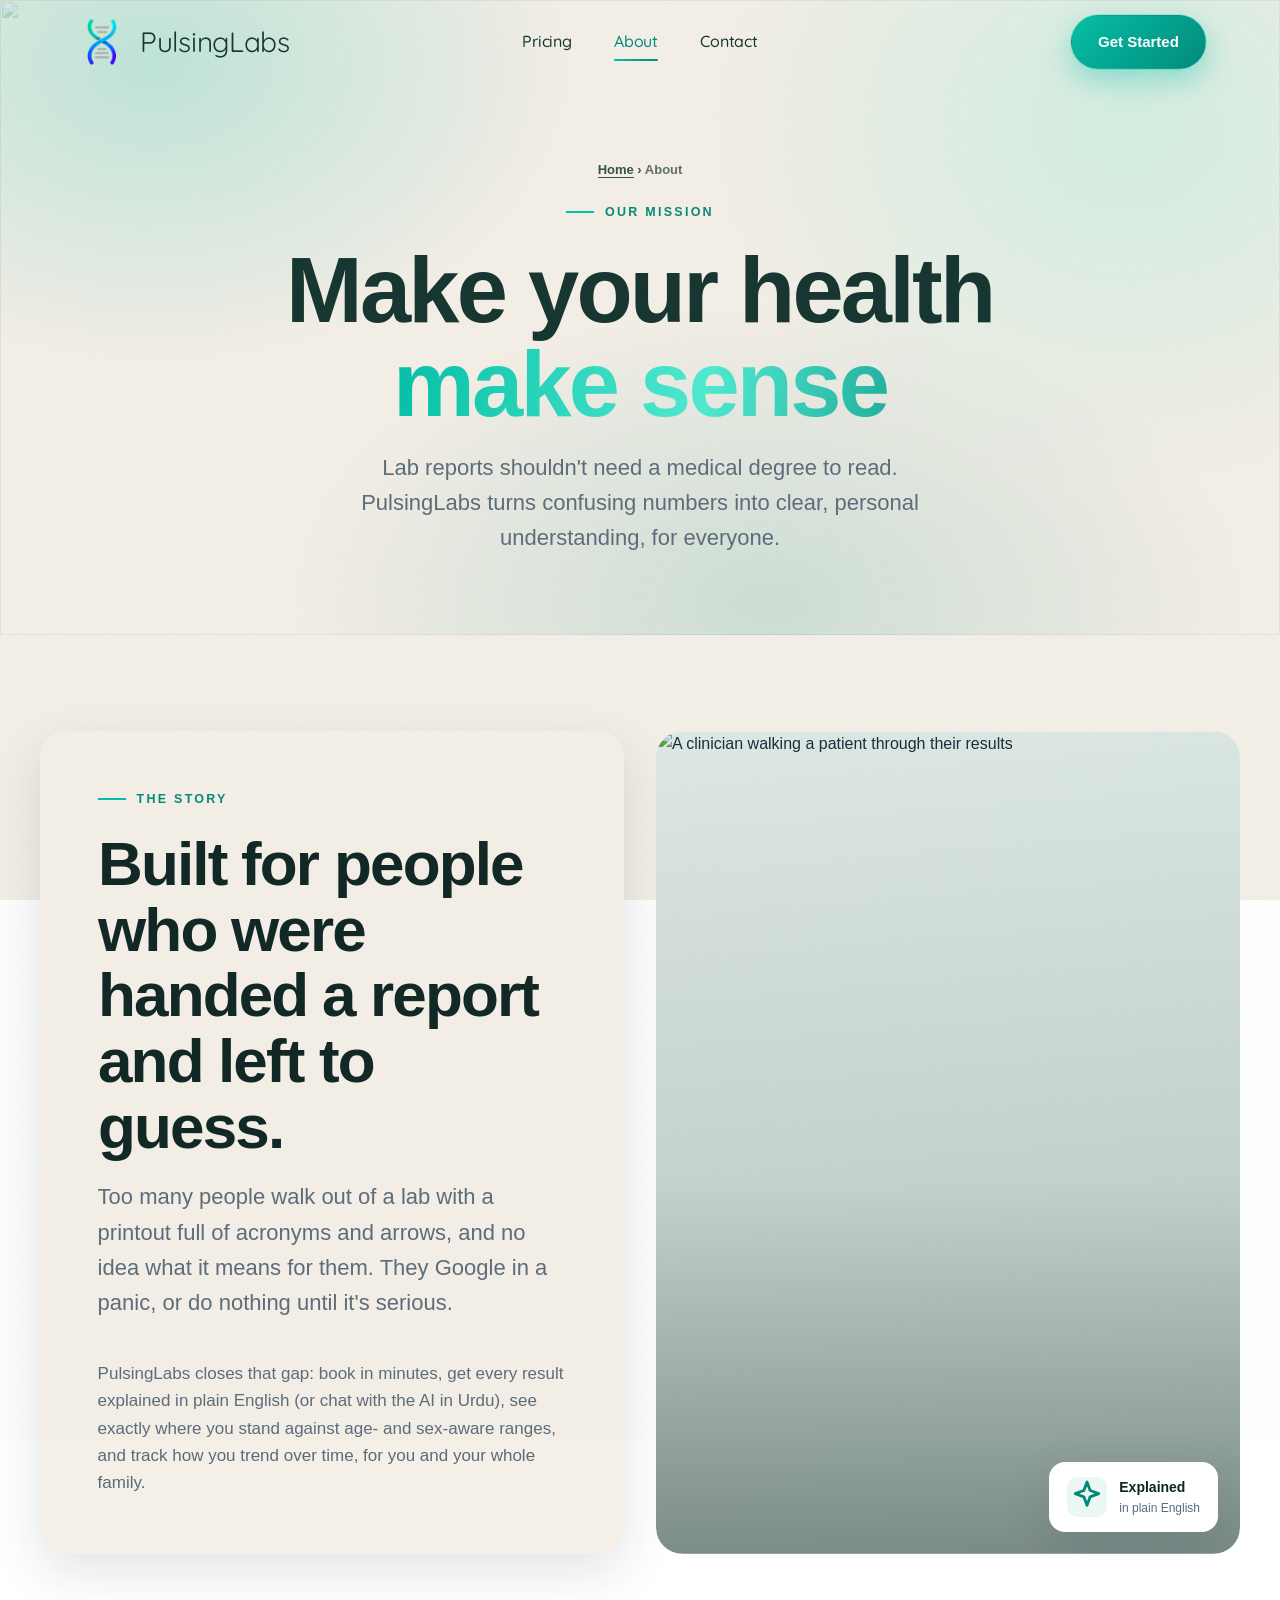
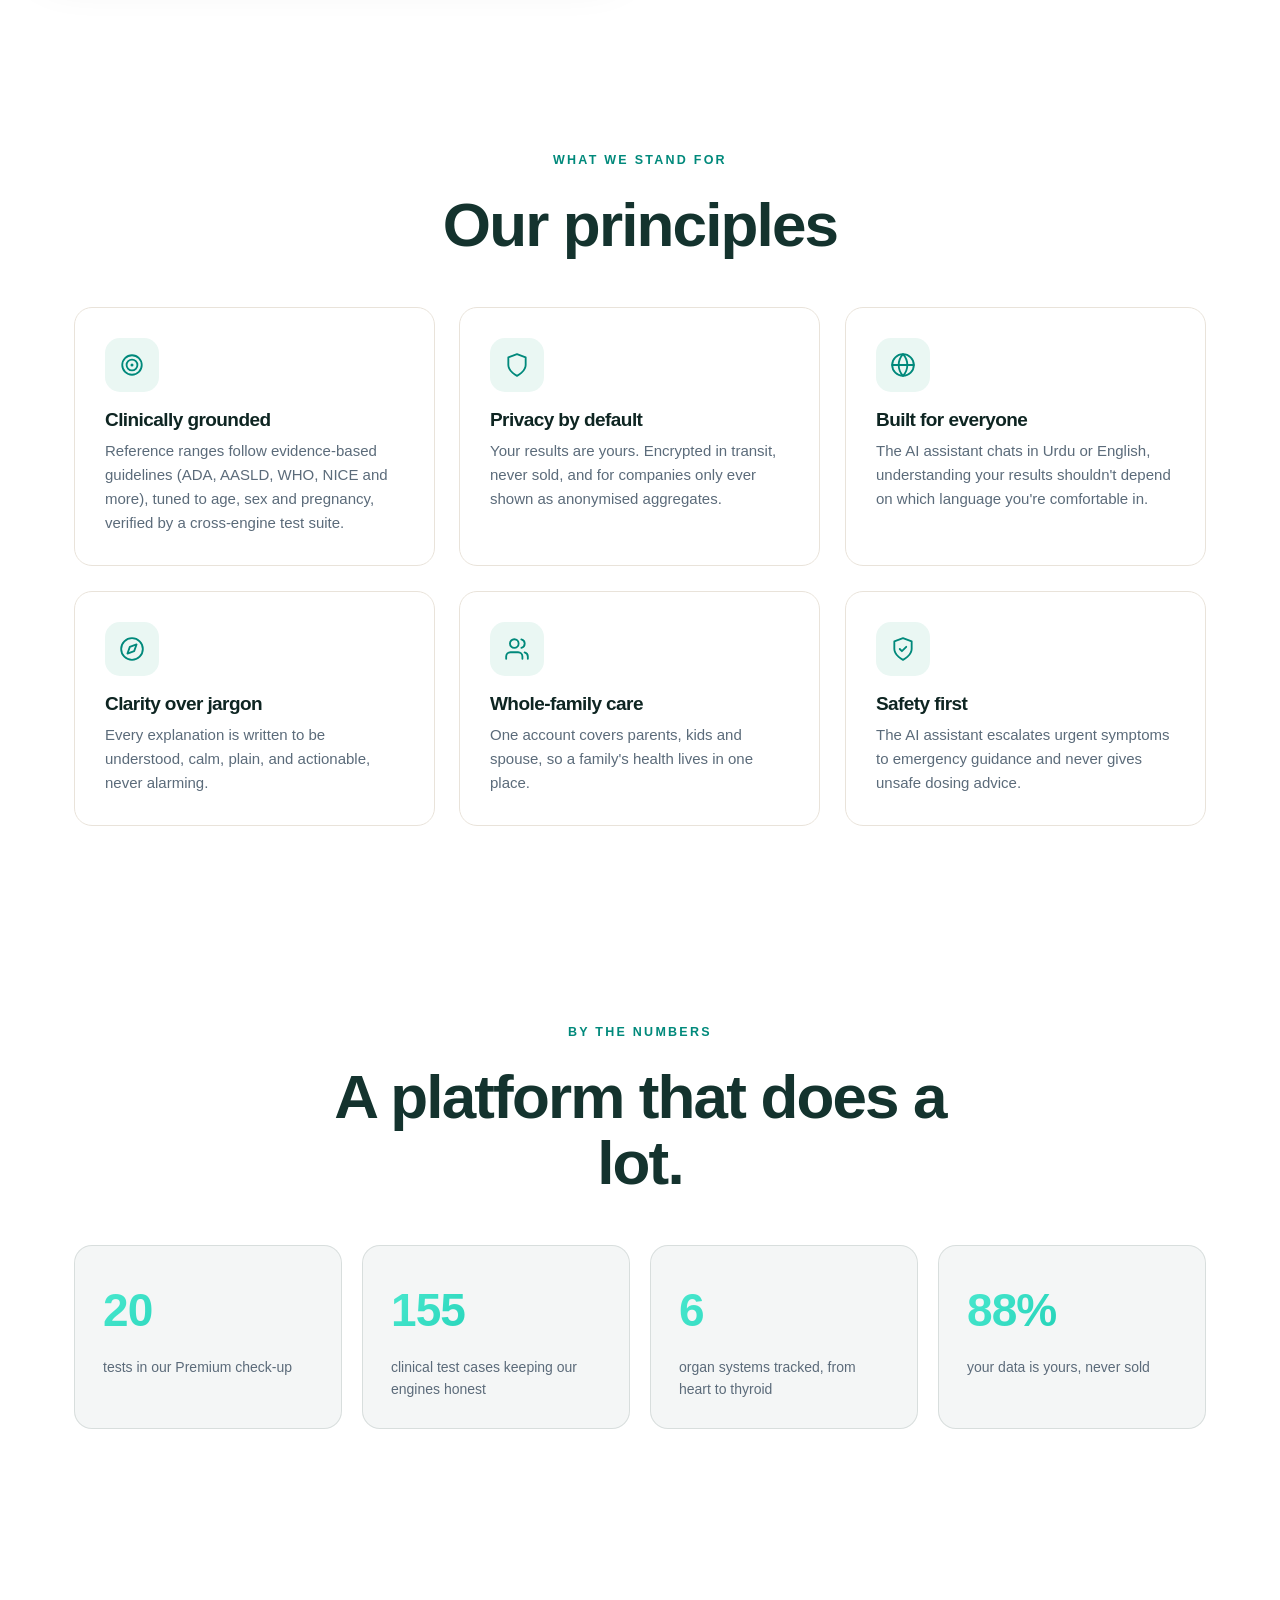
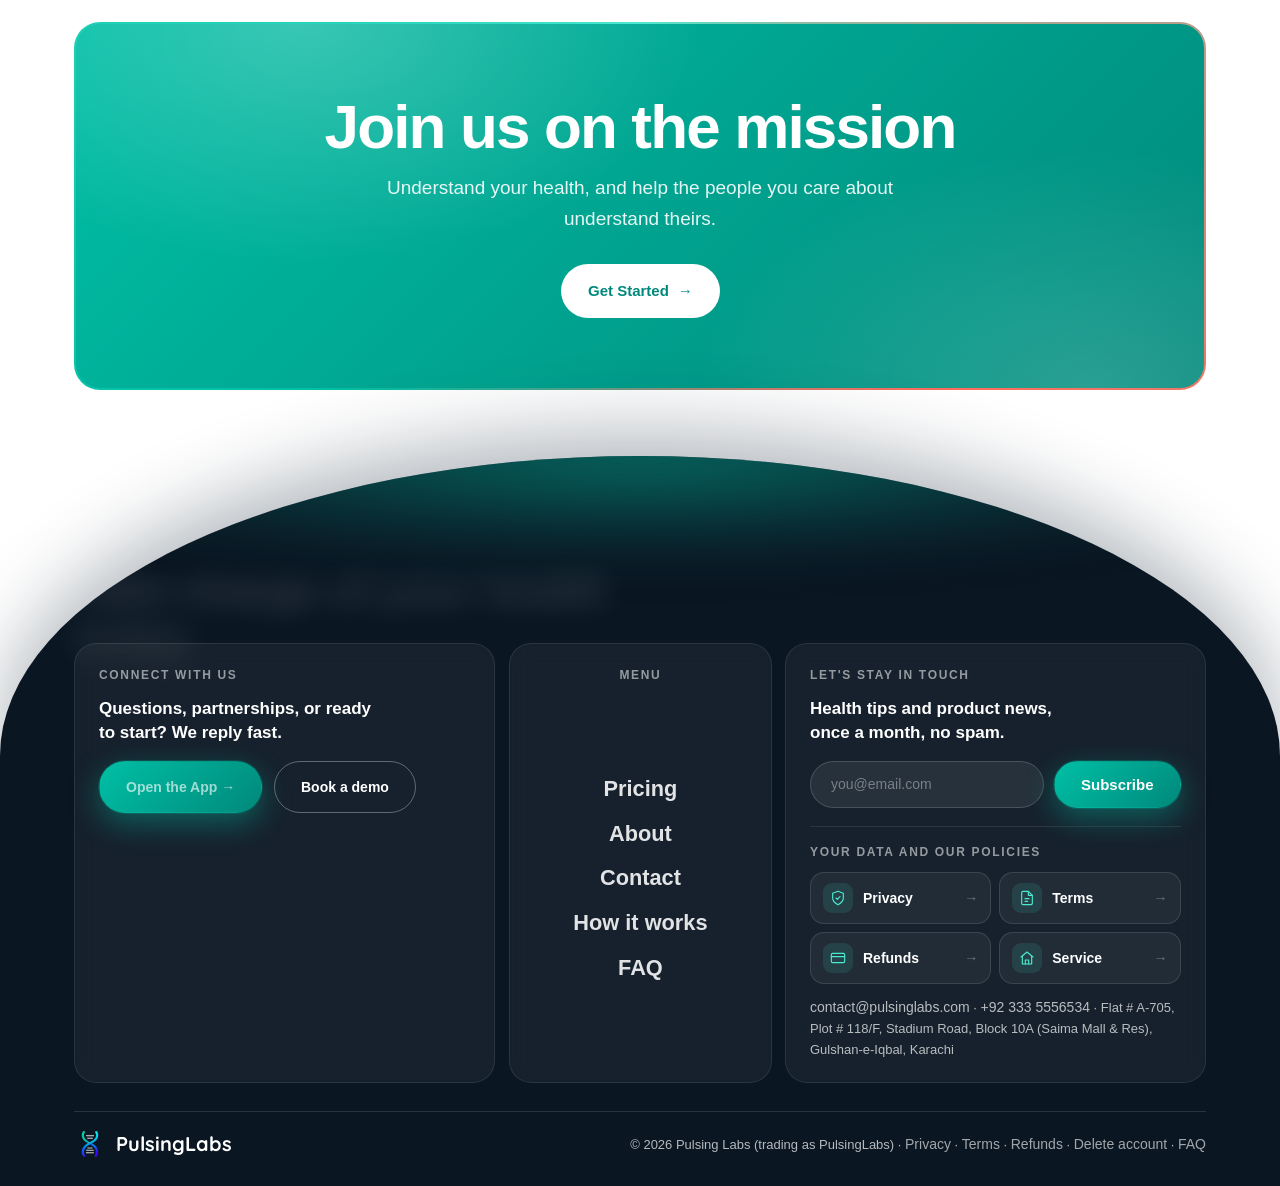
==== about.html @ 4746ff46 "feat(site): partner laboratory and the visit-to-results process on How it works Name Hopes Diagnosti" ====
﻿<!DOCTYPE html>
<html lang="en">
<head>
  <meta charset="UTF-8" />
  <meta name="viewport" content="width=device-width, initial-scale=1.0" />
  <meta name="theme-color" content="#F4EFE7" id="themeColorMeta" />
  <title>About PulsingLabs | Home Blood Tests in Karachi</title>
  <meta name="description" content="PulsingLabs exists to make lab results understandable for everyone, built in Pakistan, with clinical accuracy and privacy at its core." />
  <link rel="canonical" href="https://pulsinglabs.com/about" />
  <meta property="og:url" content="https://pulsinglabs.com/about" />
  <meta property="og:type" content="website" />
  <meta property="og:site_name" content="PulsingLabs" />
  <meta property="og:title" content="About PulsingLabs | Home Blood Tests in Karachi" />
  <meta property="og:description" content="PulsingLabs exists to make lab results understandable for everyone, built in Pakistan, with clinical accuracy and privacy at its core." />
  <meta property="og:image" content="https://pulsinglabs.com/og-image.png" />
  <meta property="og:image:width" content="1774" />
  <meta property="og:image:height" content="887" />
  <meta property="og:image:alt" content="PulsingLabs: blood tests at home in Karachi, results explained" />
  <meta name="twitter:card" content="summary_large_image" />
  <meta name="twitter:title" content="About PulsingLabs | Home Blood Tests in Karachi" />
  <meta name="twitter:description" content="PulsingLabs exists to make lab results understandable for everyone, built in Pakistan, with clinical accuracy and privacy at its core." />
  <meta name="twitter:image" content="https://pulsinglabs.com/og-image.png" />
  <link rel="preconnect" href="https://api.fontshare.com" crossorigin />
  <link rel="preconnect" href="https://fonts.googleapis.com" />
  <link rel="preconnect" href="https://fonts.gstatic.com" crossorigin />
  <link rel="stylesheet" href="https://api.fontshare.com/v2/css?f[]=general-sans@400,500,600,700&display=swap" media="print" onload="this.media='all'" />
  <link rel="stylesheet" href="https://fonts.googleapis.com/css2?family=Quicksand:wght@400;500;600;700&display=swap" media="print" onload="this.media='all'" />
  <noscript>
    <link rel="stylesheet" href="https://api.fontshare.com/v2/css?f[]=general-sans@400,500,600,700&display=swap" />
    <link rel="stylesheet" href="https://fonts.googleapis.com/css2?family=Quicksand:wght@400;500;600;700&display=swap" />
  </noscript>
  <link rel="stylesheet" href="assets/style.css?v=117" />
  <link rel="icon" type="image/png" href="assets/img/favicon.png" />
  <script type="application/ld+json">{"@context":"https://schema.org","@graph":[{"@type":"BreadcrumbList","itemListElement":[{"@type":"ListItem","position":1,"name":"Home","item":"https://pulsinglabs.com/"},{"@type":"ListItem","position":2,"name":"About","item":"https://pulsinglabs.com/about"}]}]}</script>
</head>
<body>
  <div id="site-header"></div>

  <!-- ============ PAGE HERO (cream) ============ -->
  <section class="page-hero s-cream">
    <img class="ph-photo" src="assets/img/personew.webp" alt="" aria-hidden="true" loading="eager" fetchpriority="high" decoding="async" />
    <div class="wrap page-enter">
      <nav class="crumbs" aria-label="Breadcrumb"><a href="/">Home</a> › <span aria-current="page">About</span></nav>
      <span class="eyebrow" data-i18n="pg.about.eyebrow">Our mission</span>
      <h1 data-i18n-html="pg.about.h1">Make your health<br><span class="grad-text">make sense</span></h1>
      <p class="lead" data-i18n="pg.about.lead">Lab reports shouldn't need a medical degree to read. PulsingLabs turns confusing numbers into clear, personal understanding, for everyone.</p>
    </div>
  </section>

  <!-- ============ STORY (white split) ============ -->
  <section>
    <div class="wrap">
      <div class="split boxed">
        <div class="split-copy reveal-l">
          <span class="eyebrow" data-i18n="ab.story.eye">The story</span>
          <h2 data-i18n="ab.story.h2">Built for people who were handed a report and left to guess.</h2>
          <p class="lead" data-i18n="ab.story.lead">Too many people walk out of a lab with a printout full of acronyms and arrows, and no idea what it means for them. They Google in a panic, or do nothing until it's serious.</p>
          <p style="color:var(--muted);font-size:17px;margin-top:14px;" data-i18n="ab.story.p2">PulsingLabs closes that gap: book in minutes, get every result explained in plain English (or chat with the AI in Urdu), see exactly where you stand against age- and sex-aware ranges, and track how you trend over time, for you and your whole family.</p>
        </div>
        <div class="split-media reveal-r">
          <div class="media photo tall">
            <img class="media-img" src="assets/img/home2new.webp" alt="A clinician walking a patient through their results" loading="lazy" />
            <div class="badge-float bf-br"><span class="bf-ic" data-icon="sparkle"></span><span><b>Explained</b><span>in plain English</span></span></div>
          </div>
        </div>
      </div>
    </div>
  </section>

  <!-- ============ VALUES (cream grid) ============ -->
  <section class="s-cream">
    <div class="wrap center" style="max-width:680px;margin:0 auto;">
      <span class="eyebrow reveal" data-i18n="ab.val.eye">What we stand for</span>
      <h2 class="reveal d1" data-i18n="ab.val.h2">Our principles</h2>
    </div>
    <div class="wrap">
      <div class="grid-3">
        <div class="card reveal" data-tilt><div class="ficon" data-icon="target"></div><h3 data-i18n="ab.v1h">Clinically grounded</h3><p data-i18n="ab.v1p">Reference ranges follow evidence-based guidelines (ADA, AASLD, WHO, NICE and more), tuned to age, sex and pregnancy, verified by a cross-engine test suite.</p></div>
        <div class="card reveal d1" data-tilt><div class="ficon" data-icon="shield"></div><h3 data-i18n="ab.v2h">Privacy by default</h3><p data-i18n="ab.v2p">Your results are yours. Encrypted in transit, never sold, and for companies only ever shown as anonymised aggregates.</p></div>
        <div class="card reveal d2" data-tilt><div class="ficon" data-icon="globe"></div><h3 data-i18n="ab.v3h">Built for everyone</h3><p data-i18n="ab.v3p">The AI assistant chats in Urdu or English, understanding your results shouldn't depend on which language you're comfortable in.</p></div>
        <div class="card reveal" data-tilt><div class="ficon" data-icon="compass"></div><h3 data-i18n="ab.v4h">Clarity over jargon</h3><p data-i18n="ab.v4p">Every explanation is written to be understood, calm, plain, and actionable, never alarming.</p></div>
        <div class="card reveal d1" data-tilt><div class="ficon" data-icon="users"></div><h3 data-i18n="ab.v5h">Whole-family care</h3><p data-i18n="ab.v5p">One account covers parents, kids and spouse, so a family's health lives in one place.</p></div>
        <div class="card reveal d2" data-tilt><div class="ficon" data-icon="shieldcheck"></div><h3 data-i18n="ab.v6h">Safety first</h3><p data-i18n="ab.v6p">The AI assistant escalates urgent symptoms to emergency guidance and never gives unsafe dosing advice.</p></div>
      </div>
    </div>
  </section>

  <!-- ============ NUMBERS (DARK) ============ -->
  <section class="s-dark">
    <div class="wrap center" style="max-width:680px;margin:0 auto;">
      <span class="eyebrow reveal" data-i18n="ab.num.eye">By the numbers</span>
      <h2 class="reveal d1" data-i18n="ab.num.h2">A platform that does a lot.</h2>
    </div>
    <div class="wrap">
      <div class="stat-cards">
        <div class="stat reveal"><div class="n"><span data-count="23">0</span></div><div class="l" data-i18n="ab.n1">tests in our Premium check-up</div></div>
        <div class="stat reveal d1"><div class="n"><span data-count="175">0</span></div><div class="l" data-i18n="ab.n2">clinical test cases keeping our engines honest</div></div>
        <div class="stat reveal d2"><div class="n"><span data-count="7">0</span></div><div class="l" data-i18n="ab.n3">organ systems tracked, from heart to thyroid</div></div>
        <div class="stat reveal d3"><div class="n"><span data-count="100" data-suffix="%">0</span></div><div class="l" data-i18n="ab.n4">your data is yours, never sold</div></div>
      </div>
    </div>
  </section>

  <!-- ============ CTA ============ -->
  <section>
    <div class="wrap">
      <div class="cta-band reveal-zoom">
        <h2 data-i18n="ab.cta.h">Join us on the mission</h2>
        <p data-i18n="ab.cta.p">Understand your health, and help the people you care about understand theirs.</p>
        <a class="btn btn-light" href="#" data-cta="app" data-magnetic style="background:#fff;color:var(--teal-d);" data-i18n-html="ab.cta.btn">Get Started <span class="arrow">→</span></a>
      </div>
    </div>
  </section>

  <div id="site-footer"><nav aria-label="Site pages"><p><a href="/">Home</a> · <a href="/pricing">Pricing</a> · <a href="/how-it-works">How it works</a> · <a href="/faq">FAQ</a> · <a href="/features">Features</a> · <a href="/business">For business</a> · <a href="/about">About</a> · <a href="/contact">Contact</a> · <a href="/how-it-works#service-policy">Service policy</a> · <a href="/refunds">Refund policy</a> · <a href="/privacy">Privacy policy</a> · <a href="/terms">Terms</a></p><p>PulsingLabs · Blood tests at home in Karachi · <a href="mailto:contact@pulsinglabs.com">contact@pulsinglabs.com</a></p></nav></div>
  <script src="assets/app.js?v=120"></script>
</body>
</html>
---- assets/style.css ----
/* =====================================================================
   PulsingLabs · Marketing site design system
   Shared by every page. Modern, motion-rich, teal-branded.
   ===================================================================== */

:root {
  --teal: #00BFA5;
  --teal-d: #00897B;
  --teal-l: #4DEAD0;
  --navy: #0A1622;
  --navy-2: #0D1F2D;
  --ink: #1A2B3A;
  --muted: #5B6B7A;
  --line: #E9E3DA;
  --bg: #FFFFFF;
  --bg-soft: #F4EFE7;     /* warm cream (editorial light band) */
  --bg-mint: #EAF7F3;
  /* editorial palette, warm cream + deep pine dark (the scroll banding) */
  --cream: #F4EFE7;
  --cream-2: #EBE3D6;
  --ink-dark: #0E2522;    /* deep pine/teal-ink dark section bg */
  --ink-dark-2: #14332E;
  --on-dark: #ECE6DA;     /* cream text on dark */
  --on-dark-soft: rgba(236,230,218,.66);
  --coral: #FF6B5C;       /* warm secondary accent (sparing) */
  --grad-teal: linear-gradient(135deg, #00BFA5 0%, #00897B 100%);
  --grad-mesh: radial-gradient(700px 500px at 12% 10%, rgba(0,191,165,.22), transparent 60%),
               radial-gradient(700px 600px at 88% 20%, rgba(77,234,208,.20), transparent 60%),
               radial-gradient(800px 500px at 60% 95%, rgba(0,137,123,.16), transparent 60%);
  --radius: 18px;
  --radius-lg: 26px;
  --shadow-sm: 0 6px 18px rgba(13,31,45,.07);
  --shadow: 0 18px 50px rgba(13,31,45,.12);
  --shadow-teal: 0 18px 40px rgba(0,191,165,.32);
  --maxw: 1180px;
  --ease: cubic-bezier(.22,1,.36,1);
  --ease-curtain: cubic-bezier(.76,0,.24,1);
  /* scroll-driven THEME (whole-screen + text crossfade light<->dark) */
  --pg-bg: 244,239,231;   /* page background (light = warm cream) */
  --pg-fg: 20,51,46;      /* headings/nav text (light = ink) */
  --pg-muted: 91,107,122; /* lead/secondary text */
  --theme-ms: .85s;       /* crossfade duration */
}
/* dark theme, toggled by JS when a dark band is centred in the viewport */
html.theme-dark {
  --pg-bg: 14,37,34;
  --pg-fg: 236,230,218;
  --pg-muted: 173,185,186;
}

* { box-sizing: border-box; margin: 0; padding: 0; }
/* Keyboard a11y: visible focus ring on every interactive element (was missing
   sitewide — mouse users never see it, keyboard users need it to navigate). */
:focus-visible { outline: 2px solid var(--teal); outline-offset: 3px; border-radius: 4px; }
.btn:focus-visible, .card:focus-visible { outline-offset: 2px; }
/* Anchor targets land clear of the fixed header instead of underneath it. */
[id] { scroll-margin-top: 96px; }
/* overflow-x: CLIP (not hidden) — hidden turns html/body into a scroll
   container, which silently breaks `position: sticky` everywhere (killed the
   How-it-works card-stack peel). clip prevents horizontal overflow WITHOUT
   establishing a scroll container, so sticky keeps working. */
html { scroll-behavior: smooth; -webkit-text-size-adjust: 100%; background: #fff; overflow-x: clip; }
/* Long headline words must be able to break rather than force the page wider
   than the phone screen (the mobile hero-overflow fix). */
h1, h2, .display { overflow-wrap: break-word; }
body {
  font-family: 'General Sans', 'Hanken Grotesk', -apple-system, BlinkMacSystemFont, 'Segoe UI', sans-serif;
  color: var(--ink);
  line-height: 1.6;
  background: transparent;
  -webkit-font-smoothing: antialiased;
  overflow-x: clip;
}
/* full-screen theme background layer, crossfades light<->dark on scroll */
#bgfx { position: fixed; inset: 0; z-index: -1; background: rgb(var(--pg-bg)); transition: background-color var(--theme-ms) var(--ease); will-change: background-color; }
/* line-icon sizing (replaces emoji throughout) */
[data-icon] svg { display: block; }
.ficon svg { width: 26px; height: 26px; }
.mi-ic svg { width: 22px; height: 22px; }
.marquee-item .ic svg { width: 20px; height: 20px; }
.ico-inline { display: inline-flex; color: var(--teal-d); vertical-align: middle; }
.ico-inline svg { width: 15px; height: 15px; }
a { color: inherit; text-decoration: none; }
img { max-width: 100%; display: block; }
::selection { background: rgba(0,191,165,.25); }

.wrap { max-width: var(--maxw); margin: 0 auto; padding: 0 24px; }
section { padding: 96px 0; position: relative; }
h1, h2, h3 { color: rgb(var(--pg-fg)); line-height: 1.06; letter-spacing: -0.03em; font-weight: 600; transition: color var(--theme-ms) var(--ease); }
h1 { font-size: clamp(46px, 7.2vw, 92px); line-height: 1.02; }
h2 { font-size: clamp(34px, 5vw, 62px); }
h3 { font-weight: 600; }
/* headings inside light cards keep a fixed dark colour (cards don't theme) */
.card h3, .step h3, .art h3 { color: var(--ink-dark); }
.lead { color: rgb(var(--pg-muted)); font-size: clamp(18px,2vw,22px); max-width: 640px; font-weight: 400; transition: color var(--theme-ms) var(--ease); }
.eyebrow {
  display: inline-flex; align-items: center; gap: 11px;
  font-size: 12.5px; font-weight: 600; letter-spacing: .18em; text-transform: uppercase;
  color: var(--teal-d); margin-bottom: 22px;
}
.eyebrow::before { content: ""; width: 28px; height: 1.5px; background: var(--teal); display: inline-block; }
.center .eyebrow { gap: 0; }
.center .eyebrow::before { display: none; }
/* brighter accents when the page theme is dark */
html.theme-dark .eyebrow { color: var(--teal-l); }
html.theme-dark .eyebrow::before { background: var(--teal-l); }
html.theme-dark .split-list li::before { background: var(--teal-l); }
.center { text-align: center; }
.center .lead { margin-left: auto; margin-right: auto; }
.grad-text { background: var(--grad-teal); -webkit-background-clip: text; background-clip: text; color: transparent; }

/* =====================================================================
   Editorial system, full-bleed colour bands + zig-zag splits + media
   ===================================================================== */
/* Section colour bands (this IS the scroll colour-change) */
/* light bands are transparent so the continuously-shifting #bgfx shows through (the scroll colour-change) */
/* all bands are transparent, the themed #bgfx provides the (crossfading) colour */
.s-cream, .s-cream-2, .s-dark { background: transparent; }

/* Display headline (oversized editorial) */
.display { font-size: clamp(52px, 9vw, 132px); line-height: .96; letter-spacing: -0.04em; font-weight: 600; }

/* Zig-zag split layout */
.split { display: grid; grid-template-columns: 1fr 1fr; gap: clamp(40px, 6vw, 96px); align-items: center; }
.split.wide-text { grid-template-columns: 1.1fr .9fr; }
.split.flip .split-media { order: -1; }
.split-copy h2 { margin-bottom: 20px; }
.split-copy .lead { margin-bottom: 26px; }
.split-list { list-style: none; display: grid; gap: 14px; margin-top: 8px; }
.split-list li { display: flex; gap: 13px; font-size: 16.5px; align-items: flex-start; color: rgb(var(--pg-fg)); transition: color var(--theme-ms) var(--ease); }
.split-list li::before { content: ""; flex: none; width: 9px; height: 9px; border-radius: 50%; background: var(--teal); margin-top: 8px; }

/* --- Boxed split: two sibling cards, photo/panel in one + copy in the other
   (OneLab-style testimonial layout applied sitewide) --- */
.split.boxed { align-items: stretch; }
/* Near-full-bleed pair (OneLab ref): the two cards stretch to ~40px from each
   viewport edge with a small gap, regardless of the 1180px content column.
   On viewports narrower than the column the negative margin caps at 0. */
.split.boxed { gap: clamp(24px, 2.5vw, 40px); margin-inline: min(calc(16px - (100vw - var(--maxw)) / 2), 0px); }
.split.boxed .split-media .media { height: 100%; min-height: 620px; }
.split.boxed .split-copy {
  background: var(--cream);
  border-radius: var(--radius-lg);
  padding: clamp(30px, 4.5vw, 58px);
  display: flex; flex-direction: column; justify-content: center; align-items: flex-start;
  box-shadow: var(--shadow);
}
.s-cream .split.boxed .split-copy { background: #fff; }
.s-dark .split.boxed .split-copy { background: rgba(255,255,255,.05); border: 1px solid rgba(255,255,255,.09); box-shadow: none; }
/* Like .card, light copy boxes don't theme: pin dark text so the scroll-driven
   html.theme-dark page theme can't turn them light-on-white. Dark-section
   panels (.s-dark) are excluded — they keep their light-on-dark text. */
section:not(.s-dark) .split.boxed .split-copy h2 { color: var(--ink-dark); }
section:not(.s-dark) .split.boxed .split-copy .lead,
section:not(.s-dark) .split.boxed .split-copy p { color: var(--muted); }
section:not(.s-dark) .split.boxed .split-copy .split-list li { color: var(--ink); }
html.theme-dark section:not(.s-dark) .split.boxed .split-copy .eyebrow { color: var(--teal-d); }
html.theme-dark section:not(.s-dark) .split.boxed .split-copy .eyebrow::before { background: var(--teal); }
html.theme-dark section:not(.s-dark) .split.boxed .split-copy .split-list li::before { background: var(--teal); }

/* Big rounded media block (image stand-in) */
.media { position: relative; border-radius: var(--radius-lg); overflow: hidden; min-height: 460px; display: grid; place-items: center; }
.media.tall { min-height: 560px; }
.media.bleed-r { margin-right: calc((100vw - min(100vw, var(--maxw))) / -2 - 24px); border-top-right-radius: 0; border-bottom-right-radius: 0; }
.media.bleed-l { margin-left: calc((100vw - min(100vw, var(--maxw))) / -2 - 24px); border-top-left-radius: 0; border-bottom-left-radius: 0; }
.media-mint { background: linear-gradient(150deg, #DFF5EF, #BCEDE0 60%, #8FE3D0); }
.media-pine { background: linear-gradient(150deg, var(--ink-dark-2), var(--ink-dark)); }
.media-warm { background: linear-gradient(150deg, #FBF4EA, #F0E4D2); }
.media-teal { background: var(--grad-teal); }
.media .badge-float { position: absolute; background: #fff; border-radius: 16px; box-shadow: var(--shadow); padding: 14px 18px; display: flex; gap: 12px; align-items: center; }
.media .badge-float .bf-ic { width: 40px; height: 40px; border-radius: 11px; background: var(--bg-mint); color: var(--teal-d); display: grid; place-items: center; }
.media .badge-float b { font-size: 14px; color: var(--ink-dark); display: block; }
.media .badge-float span { font-size: 12px; color: var(--muted); }
.media .bf-tl { top: 22px; left: 22px; }
.media .bf-br { bottom: 22px; right: 22px; }

/* ---------- Business: HR dashboard "served on a hand" showcase ---------- */
.hr-stage { position: relative; overflow: hidden; padding: 96px 0 0; }
.hr-stage .hs-head { text-align: center; max-width: 620px; margin: 0 auto; position: relative; z-index: 3; padding: 0 24px; }
.hr-stage .hs-head h2 { margin-top: 14px; }
.hr-stage .hs-head .lead { margin: 14px auto 0; max-width: 52ch; }
.hr-stage-visual { position: relative; max-width: 940px; margin: 30px auto 0; padding: 0 18px; }
.hr-stage-visual::before {
  content: ""; position: absolute; left: 50%; bottom: -18%; transform: translateX(-50%);
  width: 130%; height: 115%; pointer-events: none;
  background: radial-gradient(closest-side, rgba(0,191,165,.30), rgba(77,234,208,.10) 55%, transparent 75%);
  filter: blur(26px);
}
.hr-stage-visual img { position: relative; z-index: 1; width: 100%; display: block; }
.hr-chip {
  position: absolute; z-index: 2;
  background: rgba(255,255,255,.96); border-radius: 14px; box-shadow: var(--shadow);
  padding: 12px 16px; display: flex; gap: 11px; align-items: center;
  animation: hr-chip-drift 5.5s ease-in-out infinite;
}
.hr-chip .hc-ic { width: 36px; height: 36px; border-radius: 10px; background: var(--bg-mint); color: var(--teal-d); display: grid; place-items: center; flex: none; }
.hr-chip b { font-size: 13.5px; color: var(--ink-dark); display: block; line-height: 1.25; }
.hr-chip span { font-size: 11.5px; color: var(--muted); }
.hr-chip.hc-1 { top: 16%; left: 2%; }
.hr-chip.hc-2 { top: 44%; right: 0%; animation-delay: 1.4s; }
.hr-chip.hc-3 { bottom: 20%; left: 6%; animation-delay: 2.6s; }
@keyframes hr-chip-drift { 0%, 100% { transform: translateY(0); } 50% { transform: translateY(-9px); } }
@media (prefers-reduced-motion: reduce) { .hr-chip { animation: none; } }
@media (max-width: 760px) {
  .hr-chip { padding: 9px 12px; }
  .hr-chip .hc-ic { width: 28px; height: 28px; }
  .hr-chip b { font-size: 11.5px; }
  .hr-chip span { display: none; }
  .hr-chip.hc-1 { top: 8%; left: 0; }
  .hr-chip.hc-2 { top: 34%; right: 0; }
  .hr-chip.hc-3 { display: none; }
}

.media .phone-card { margin: 0; width: 100%; max-width: 320px; }
.media .chat-bubble { max-width: 320px; }
.media .mini-chart { max-width: 300px; }

/* ---------- Buttons ---------- */
.btn {
  position: relative; display: inline-flex; align-items: center; gap: 9px; justify-content: center;
  font-weight: 700; font-size: 15px; padding: 14px 26px; border-radius: 100px;
  border: 1.5px solid transparent; cursor: pointer; overflow: hidden;
  transition: transform .25s var(--ease), box-shadow .25s var(--ease), background .25s, color .25s, border-color .25s;
  will-change: transform;
}
/* Hover lift + press feedback (touch users get the press; hover users both).
   Compositor-only (transform/shadow), 150-250ms per the motion guidelines. */
/* Calm hover (owner request): no lift/movement - colour + shadow only. */
.btn:hover { transform: none; }
.btn:active { transform: scale(.985); transition-duration: .12s; }
.btn-primary { background: var(--grad-teal); color: #fff; box-shadow: var(--shadow-teal); }
.btn-primary:hover { box-shadow: 0 22px 50px rgba(0,191,165,.45); }
.btn-ghost { background: #fff; color: var(--navy); border-color: var(--line); }
.btn-ghost:hover { border-color: var(--teal); color: var(--teal-d); }
.btn-light { background: rgba(255,255,255,.12); color: #fff; border-color: rgba(255,255,255,.4); }
.btn-light:hover { background: rgba(255,255,255,.22); }
.btn-dark { background: var(--navy); color:#fff; }
.btn-dark:hover { background: var(--navy-2); }
.btn .arrow { transition: transform .25s var(--ease); }
.btn:hover .arrow { transform: none; }
/* shine sweep - DISABLED (owner request: buttons must stay still on hover).
   Restore by re-adding the ::after block + .btn:hover::after { left: 130%; } */
.btn::after { content: none; }

/* ---------- Nav (injected) ---------- */
.nav {
  position: fixed; top: 0; left: 0; right: 0; z-index: 200;
  transition: background .3s, box-shadow .3s, padding .3s, transform .35s var(--ease);
  padding: 14px 0;
}
.nav.scrolled {
  background: rgba(var(--pg-bg),.82); backdrop-filter: saturate(180%) blur(16px);
  box-shadow: 0 1px 0 rgba(0,0,0,.05); padding: 8px 0;
  transition: background-color var(--theme-ms) var(--ease), padding .3s, transform .35s var(--ease);
}
/* Auto-hide on scroll down, reveal on scroll up (bindNav's onScroll).
   Kept OFF the drawer state and near-top region in JS, not here. */
.nav.nav-hidden { transform: translateY(-100%); }
/* True 3-zone alignment: logo hard-left, links dead-centre, CTA hard-right.
   (flex space-between let the middle drift when the sides differed in width) */
.nav-inner { display: grid; grid-template-columns: 1fr auto 1fr; align-items: center; }
.nav-inner > .logo { justify-self: start; }
.nav-inner > .nav-links { justify-self: center; }
.nav-inner > .nav-cta { justify-self: end; }
.logo { display: flex; align-items: center; gap: 10px; font-family: 'Quicksand', 'General Sans', sans-serif; font-weight: 400; font-size: 28px; color: rgb(var(--pg-fg)); letter-spacing:-.01em; transition: color var(--theme-ms) var(--ease); }
/* Brand mark is the bare colourful DNA helix (transparent, no tile) — big and
   clean beside the wordmark. */
.logo .dot { width: 56px; height: 56px; display: grid; place-items: center; }
.logo .dot .logo-mark { width: 56px; height: 56px; object-fit: contain; }
.nav-links { display: flex; align-items: center; gap: 14px; }
.nav-links a {
  position: relative; font-size: 16px; color: rgb(var(--pg-fg));
  /* Same typeface as the PulsingLabs wordmark (owner request) — Quicksand,
     regular weight, not the old bold. Applies on desktop + mobile drawer. */
  font-family: 'Quicksand', 'General Sans', sans-serif; font-weight: 500; letter-spacing: -.01em;
  padding: 8px 14px; border-radius: 100px; transition: color var(--theme-ms) var(--ease), background .2s;
}
.nav-links a:hover { color: var(--teal-d); background: var(--bg-mint); }
.nav-links a.active { color: var(--teal-d); }
.nav-links a.active::after {
  content:""; position:absolute; left:14px; right:14px; bottom:2px; height:2px; border-radius:2px; background: var(--grad-teal);
}
.nav-cta { display: flex; align-items: center; gap: 12px; }
/* drawer-only control: hidden on desktop, shown in the mobile drawer */
.drawer-cta { display: none; }
.nav-toggle { display: none; background: none; border: none; cursor: pointer; width: 42px; height: 42px; border-radius: 12px; }
.nav-toggle span { display:block; width: 22px; height: 2px; background: rgb(var(--pg-fg)); margin: 4px auto; border-radius: 2px; transition: transform .3s, opacity .3s, background-color var(--theme-ms); }
.nav-toggle.open span:nth-child(1){ transform: translateY(6px) rotate(45deg); }
.nav-toggle.open span:nth-child(2){ opacity: 0; }
.nav-toggle.open span:nth-child(3){ transform: translateY(-6px) rotate(-45deg); }

/* ---------- Mega menu (hover dropdown) ---------- */
.has-mega { position: static; display: flex; align-items: center; }
.caret { font-size: 9px; opacity: .55; display: inline-block; transition: transform .3s var(--ease); }
/* hovered nav item becomes a solid "pill" (inverse of the current theme), OneLab style */
.has-mega.open .nav-link, .has-mega:hover .nav-link { background: rgb(var(--pg-fg)); color: rgb(var(--pg-bg)); }
.nav-links a:not(.nav-link):hover, .nav-link:hover { background: rgba(var(--pg-fg),.08); }
.has-mega.open .nav-link, .has-mega:hover .nav-link { background: rgb(var(--pg-fg)) !important; color: rgb(var(--pg-bg)) !important; }
.has-mega.open .caret, .has-mega:hover .caret { transform: rotate(180deg); }

.mega {
  position: absolute; left: 0; right: 0; top: 100%;
  background: rgba(var(--pg-bg),.98); backdrop-filter: saturate(180%) blur(16px);
  border-top: 1px solid rgba(var(--pg-fg),.1); box-shadow: 0 34px 70px rgba(0,0,0,.18);
  padding: 40px 0 46px; z-index: 201;
  opacity: 0; visibility: hidden; transform: translateY(-14px);
  transition: opacity .38s var(--ease), transform .38s var(--ease), visibility .38s, background-color var(--theme-ms);
}
.has-mega:hover .mega { opacity: 1; visibility: visible; transform: translateY(0); }
.mega-inner { display: grid; grid-template-columns: .85fr 1.55fr; gap: 48px; align-items: center; }
.mega-blurb .eyebrow { margin-bottom: 12px; }
.mega-blurb p { color: rgb(var(--pg-muted)); font-size: 15px; margin: 0 0 20px; max-width: 280px; }
.mega-grid { row-gap: 4px; }
.mega-grid { display: grid; grid-template-columns: 1fr 1fr; gap: 6px; }
.mega-item {
  display: flex; flex-direction: column; gap: 1px;
  padding: 10px 4px; border-radius: 12px; background: transparent;
  opacity: 0; transform: translateY(10px);
  transition: opacity .45s var(--ease), transform .45s var(--ease), color .2s;
}
.has-mega:hover .mega-item { opacity: 1; transform: none; }
.has-mega:hover .mega-item:nth-child(1) { transition-delay: .05s; }
.has-mega:hover .mega-item:nth-child(2) { transition-delay: .09s; }
.has-mega:hover .mega-item:nth-child(3) { transition-delay: .13s; }
.has-mega:hover .mega-item:nth-child(4) { transition-delay: .17s; }
.has-mega:hover .mega-item:nth-child(5) { transition-delay: .21s; }
.has-mega:hover .mega-item:nth-child(6) { transition-delay: .25s; }
.mega-item:hover { background: transparent !important; transform: translateX(8px) !important; }
.mi-title { font-size: clamp(22px, 2.3vw, 30px); font-weight: 600; letter-spacing: -.02em; line-height: 1.12; color: rgb(var(--pg-fg)); transition: color .2s; }
.mega-item:hover .mi-title { color: var(--teal); }
.mi-desc { font-size: 13px; color: rgb(var(--pg-muted)); margin-top: 2px; }

/* page backdrop behind an open mega */
.mega-backdrop {
  position: fixed; inset: 0; z-index: 150; background: rgba(10,22,34,.32);
  backdrop-filter: blur(4px); opacity: 0; visibility: hidden; pointer-events: none;
  transition: opacity .38s var(--ease), visibility .38s;
}
body.mega-open .mega-backdrop { opacity: 1; visibility: visible; pointer-events: auto; }

/* ---------- Page transition curtain ---------- */
.page-curtain {
  position: fixed; inset: 0; z-index: 9999; background: var(--grad-teal);
  display: grid; place-items: center; transform: translateY(100%); pointer-events: none;
}
/* Same lockup as the header .logo (Quicksand 400, mark:text 2:1, gap 10px),
   scaled x1.5 for the full-screen moment. */
.page-curtain .pc-logo { display:flex; align-items:center; gap:15px; color:#fff; font-family: 'Quicksand', 'General Sans', sans-serif; font-weight:400; font-size:42px; letter-spacing:-.01em; opacity:0; transform: translateY(10px); }
.page-curtain .pc-logo .logo-mark { width: 84px; height: 84px; object-fit: contain; }
.page-curtain.cover { transform: translateY(0); transition: transform .55s var(--ease-curtain); }
.page-curtain.cover .pc-logo { opacity:1; transform: translateY(0); transition: opacity .4s .15s, transform .4s .15s; }
.page-curtain.reveal { transform: translateY(-100%); transition: transform .6s var(--ease-curtain); }

/* page enter animation (content fade/rise) */
.page-enter { opacity: 0; transform: translateY(14px); }
body.loaded .page-enter { opacity: 1; transform: none; transition: opacity .7s var(--ease) .05s, transform .7s var(--ease) .05s; }
/* Hero choreography: the copy column unfolds top-to-bottom AFTER the headline
   words begin (eyebrow rides the block; h1 words self-animate; lead → CTAs →
   trust line follow in sequence). Scoped to .hero so other .page-enter uses
   keep the simple block fade. */
.hero .page-enter > .lead,
.hero .page-enter > .hero-cta,
.hero .page-enter > .hero-cta ~ * { opacity: 0; transform: translateY(16px); }
body.loaded .hero .page-enter > .lead,
body.loaded .hero .page-enter > .hero-cta,
body.loaded .hero .page-enter > .hero-cta ~ * {
  opacity: 1; transform: none;
  transition: opacity .6s var(--ease), transform .6s var(--ease);
}
/* SEO: the browser counts the lead paragraph as the page's main content, so a long delay here
   pushed Largest Contentful Paint to ~3.7s. Kept staggered, but 0.5s sooner. */
body.loaded .hero .page-enter > .lead { transition-delay: .65s; }
body.loaded .hero .page-enter > .hero-cta { transition-delay: .8s; }
body.loaded .hero .page-enter > .hero-cta ~ * { transition-delay: .95s; }

/* ---------- Scroll reveal ---------- */
.reveal { opacity: 0; transform: translateY(22px); transition: opacity .5s var(--ease), transform .5s var(--ease); will-change: transform, opacity; }
.reveal.in { opacity: 1; transform: none; }
.reveal.d1 { transition-delay: .08s; }
.reveal.d2 { transition-delay: .16s; }
.reveal.d3 { transition-delay: .24s; }
.reveal.d4 { transition-delay: .32s; }
.reveal.d5 { transition-delay: .40s; }
.reveal-l { opacity:0; transform: translateX(-40px); transition: opacity .5s var(--ease), transform .5s var(--ease); }
.reveal-l.in { opacity:1; transform:none; }
.reveal-r { opacity:0; transform: translateX(40px); transition: opacity .5s var(--ease), transform .5s var(--ease); }
.reveal-r.in { opacity:1; transform:none; }
.reveal-zoom { opacity:0; transform: scale(.92); transition: opacity .5s var(--ease), transform .5s var(--ease); }
.reveal-zoom.in { opacity:1; transform:none; }
/* Cascade: bullets inside a revealed copy block follow the parent in a soft
   stagger instead of arriving as one slab. Scoped to reveal parents only, so
   lists elsewhere are untouched. Reduced-motion overrides force these visible. */
.reveal-l .split-list li, .reveal-r .split-list li {
  opacity: 0; transform: translateY(10px);
  transition: opacity .45s var(--ease), transform .45s var(--ease);
}
.reveal-l.in .split-list li, .reveal-r.in .split-list li { opacity: 1; transform: none; }
.reveal-l.in .split-list li:nth-child(1), .reveal-r.in .split-list li:nth-child(1) { transition-delay: .14s; }
.reveal-l.in .split-list li:nth-child(2), .reveal-r.in .split-list li:nth-child(2) { transition-delay: .24s; }
.reveal-l.in .split-list li:nth-child(3), .reveal-r.in .split-list li:nth-child(3) { transition-delay: .34s; }
.reveal-l.in .split-list li:nth-child(n+4), .reveal-r.in .split-list li:nth-child(n+4) { transition-delay: .44s; }
/* Eyebrow dash draws in with its section (28px underline grows from 0). */
.reveal .eyebrow::before, .reveal-l .eyebrow::before, .reveal-r .eyebrow::before {
  width: 0; transition: width .5s var(--ease) .12s;
}
.reveal.in .eyebrow::before, .reveal-l.in .eyebrow::before, .reveal-r.in .eyebrow::before { width: 28px; }

/* ---------- Hero ---------- */
.hero { padding: 150px 0 110px; position: relative; overflow: hidden; background: transparent; }
.hero::before { content:""; position:absolute; inset:0; background: var(--grad-mesh); z-index:0; }
.hero .wrap { position: relative; z-index: 2; }
.hero-grid { display: grid; grid-template-columns: minmax(0, 1.05fr) minmax(0, .95fr); gap: 56px; align-items: center; }
/* minmax(0,…) + min-width:0 lets tracks/children shrink below their content's
   intrinsic width. Without this, the default 1fr (=minmax(auto,1fr)) refuses to
   shrink past the phone-card / split-headline min-content, so on a phone the
   hero column stayed wider than the screen and text/CTA clipped off the right. */
.hero-grid > * { min-width: 0; }
.hero h1 .hl { background: var(--grad-teal); -webkit-background-clip:text; background-clip:text; color: transparent; }
.hero p.lead { margin-top: 22px; }
.hero-cta { margin-top: 34px; display: flex; gap: 14px; flex-wrap: wrap; }
.hero-note { margin-top: 22px; font-size: 14px; color: var(--muted); display: flex; align-items: center; gap: 8px; }

/* floating orbs */
.orb { position: absolute; border-radius: 50%; filter: blur(40px); opacity: .55; z-index: 1; animation: float 9s ease-in-out infinite; }
.orb.o1 { width: 320px; height: 320px; background: rgba(0,191,165,.45); top: -60px; right: 8%; }
.orb.o2 { width: 240px; height: 240px; background: rgba(77,234,208,.5); bottom: -40px; left: 4%; animation-delay: -3s; }
.orb.o3 { width: 180px; height: 180px; background: rgba(0,137,123,.4); top: 40%; right: 42%; animation-delay: -6s; }
@keyframes float { 0%,100%{ transform: translateY(0) translateX(0); } 50%{ transform: translateY(-26px) translateX(14px); } }

/* phone mock card */
.phone-card {
  background: rgba(255,255,255,.92); backdrop-filter: blur(8px); border: 1px solid var(--line);
  border-radius: var(--radius-lg); box-shadow: var(--shadow); padding: 24px; max-width: min(380px, 100%); margin-left: auto;
  animation: bob 6s ease-in-out infinite;
}
@keyframes bob { 0%,100%{ transform: translateY(0) rotate(-.4deg);} 50%{ transform: translateY(-12px) rotate(.4deg);} }
.phone-head { display: flex; justify-content: space-between; align-items: center; margin-bottom: 18px; }
.phone-head .score { font-size: 13px; color: var(--muted); }
.phone-head .ring { width: 64px; height: 64px; border-radius: 50%; display: grid; place-items: center; font-weight: 900; color: var(--teal-d); font-size: 18px;
  background: conic-gradient(var(--teal) 0 88%, #E6ECF0 88% 100%); }
.phone-head .ring i { width: 50px; height: 50px; border-radius: 50%; background:#fff; display:grid; place-items:center; font-style: normal; }
.marker { display: flex; align-items: center; gap: 10px; padding: 13px 0; border-top: 1px solid var(--line); }
.marker .name { font-weight: 700; font-size: 14px; flex: 1; }
.marker .val { font-size: 14px; color: var(--muted); }
.pill { font-size: 11px; font-weight: 800; padding: 4px 11px; border-radius: 100px; white-space: nowrap; }
.pill.ok { background: #E3F9F4; color: var(--teal-d); }
.pill.hi { background: #FDECEC; color: #D7263D; }
.pill.mid { background: #FFF4E5; color: #C77700; }

/* ---------- Marquee ---------- */
.marquee { overflow: hidden; border-top: 1px solid var(--line); border-bottom: 1px solid var(--line); background:#fff; padding: 22px 0; }
.marquee-track { display: flex; gap: 56px; width: max-content; animation: scrollx 24s linear infinite; }
.marquee:hover .marquee-track { animation-play-state: paused; }
.marquee-item { display:flex; align-items:center; gap:10px; font-size: 16px; font-weight: 700; color: var(--ink); white-space: nowrap; }
.marquee-item .ic { display: inline-flex; align-items: center; color: var(--teal); }
@keyframes scrollx { to { transform: translateX(-50%); } }

/* ---------- Cards / grids ---------- */
.grid-3 { display: grid; grid-template-columns: repeat(3, 1fr); gap: 24px; margin-top: 50px; }
.grid-2 { display: grid; grid-template-columns: repeat(2, 1fr); gap: 24px; margin-top: 40px; }
.card {
  background: #fff; border: 1px solid var(--line); border-radius: var(--radius); padding: 30px;
  transition: transform .3s var(--ease), box-shadow .3s var(--ease), border-color .3s;
  transform-style: preserve-3d;
}
/* Lift on hover (tilt cards override transform inline via JS — that's fine,
   the tilt IS their hover state; this covers every non-tilt card). */
.card:hover { box-shadow: var(--shadow); border-color: rgba(0,191,165,.45); transform: translateY(-3px); }
.card .ficon { width: 54px; height: 54px; border-radius: 15px; background: var(--bg-mint); color: var(--teal-d); display: grid; place-items: center; font-size: 26px; margin-bottom: 18px; transition: transform .3s var(--ease); }
.card:hover .ficon { transform: scale(1.07) rotate(-3deg); }
.card:hover .ficon { transform: translateZ(20px) scale(1.06); }
.card h3 { font-size: 19px; margin-bottom: 9px; }
.card p { color: var(--muted); font-size: 15px; }
.card .more { display:inline-flex; gap:6px; margin-top:14px; color: var(--teal-d); font-weight:700; font-size:14px; }

/* ---------- Spotlight rows ---------- */
.spotlight { display: grid; grid-template-columns: 1fr 1fr; gap: 60px; align-items: center; }
.spotlight + .spotlight { margin-top: 96px; }
.spotlight.rev .sp-visual { order: -1; }
.spotlight h3 { font-size: clamp(24px,3.2vw,34px); margin-bottom: 16px; }
.spotlight > div > p { color: var(--muted); font-size: 17px; margin-bottom: 20px; }
.spotlight ul { list-style: none; display: grid; gap: 11px; }
.spotlight li { display: flex; gap: 11px; font-size: 15.5px; }
.spotlight li::before { content: "✓"; color: var(--teal); font-weight: 900; }
.sp-visual { background: linear-gradient(160deg, var(--bg-mint), var(--bg-soft)); border: 1px solid var(--line); border-radius: var(--radius-lg); padding: 34px; min-height: 300px; display: grid; place-items: center; box-shadow: var(--shadow-sm); }
.chat-bubble { max-width: 320px; width: 100%; }
.bubble { padding: 13px 17px; border-radius: 18px; font-size: 14px; margin-bottom: 11px; max-width: 88%; box-shadow: var(--shadow-sm); }
.bubble.you { background: var(--grad-teal); color: #fff; margin-left: auto; border-bottom-right-radius: 5px; }
.bubble.ai { background: #fff; border: 1px solid var(--line); color: var(--ink); border-bottom-left-radius: 5px; }
.mini-chart { width: 100%; max-width: 340px; }
.mini-chart .bars { display: flex; align-items: flex-end; gap: 13px; height: 170px; padding: 0 4px; }
.mini-chart .bar { flex: 1; border-radius: 7px 7px 0 0; background: var(--grad-teal); transform-origin: bottom; }
.mini-chart .xrow { display: flex; gap: 13px; margin-top: 9px; }
.mini-chart .xrow span { flex: 1; text-align: center; font-size: 11px; color: var(--muted); font-weight: 600; }

/* ---------- Steps ---------- */
.soft { background: transparent; }
.steps { display: grid; grid-template-columns: repeat(3, 1fr); gap: 24px; margin-top: 50px; }
.step { background: #fff; border: 1px solid var(--line); border-radius: var(--radius); padding: 32px 28px; position: relative; transition: transform .3s var(--ease), box-shadow .3s; }
.step:hover { transform: translateY(-6px); box-shadow: var(--shadow); }
.step .num { width: 46px; height: 46px; border-radius: 14px; background: var(--grad-teal); color: #fff; font-weight: 900; font-size: 18px; display: grid; place-items: center; margin-bottom: 18px; box-shadow: var(--shadow-teal); }
.step h3 { font-size: 18px; margin-bottom: 7px; }
.step p { color: var(--muted); font-size: 15px; }

/* ---------- Stat band ---------- */
.dark { background: transparent; }
.stat-cards { display: grid; grid-template-columns: repeat(4, 1fr); gap: 20px; margin-top: 50px; }
/* Three real figures (2026-10-22): one row on desktop, stacked on phones. */
.stat-cards.three { grid-template-columns: repeat(3, 1fr); max-width: 900px; margin-inline: auto; }
@media (max-width: 960px) { .stat-cards.three { grid-template-columns: 1fr 1fr; } }
@media (max-width: 560px) { .stat-cards.three { grid-template-columns: 1fr; } }
/* Breadcrumbs on inner pages: plain links, read by Google and screen readers. */
.crumbs { font-size: 13px; font-weight: 600; margin: 0 0 14px; opacity: .85; color: rgb(var(--pg-fg)); transition: color var(--theme-ms) var(--ease); }
.crumbs a { color: inherit; text-decoration: none; border-bottom: 1px solid currentColor; }
.crumbs span[aria-current] { opacity: .8; }
.stat { background: rgba(var(--pg-fg),.045); border: 1px solid rgba(var(--pg-fg),.12); border-radius: var(--radius); padding: 28px; transition: transform .3s var(--ease), background-color var(--theme-ms) var(--ease), border-color var(--theme-ms); }
.stat:hover { transform: translateY(-6px); background: rgba(var(--pg-fg),.075); }
.stat .n { font-size: clamp(34px,4vw,46px); font-weight: 900; background: linear-gradient(135deg,#4DEAD0,#00BFA5); -webkit-background-clip:text; background-clip:text; color:transparent; letter-spacing:-.02em; }
.stat .l { font-size: 14px; color: rgb(var(--pg-muted)); margin-top: 8px; transition: color var(--theme-ms) var(--ease); }

/* ---------- ROI calculator ---------- */
.biz-grid { display: grid; grid-template-columns: 1fr 1fr; gap: 56px; align-items: center; }
.biz ul { list-style: none; margin-top: 26px; display: grid; gap: 15px; }
.biz li { display: flex; gap: 12px; align-items: flex-start; font-size: 16px; color: rgba(255,255,255,.92); }
.biz li .ck { color: var(--teal-l); font-weight: 900; flex: none; }
.calc { background: rgba(255,255,255,.06); border: 1px solid rgba(255,255,255,.16); border-radius: var(--radius-lg); padding: 32px; }
/* ROI calculator stays a self-contained dark card even on a light section */
.calc.glass { background: linear-gradient(160deg, var(--ink-dark-2), var(--ink-dark)); border: 1px solid rgba(255,255,255,.12); box-shadow: 0 30px 70px rgba(8,30,26,.28); backdrop-filter: none; }
.calc h3 { font-size: 21px; margin-bottom: 5px; }
.calc .sub { color: rgba(255,255,255,.6); font-size: 14px; margin-bottom: 22px; }
.calc label { display: block; font-size: 13px; color: rgba(255,255,255,.7); margin: 16px 0 8px; font-weight: 600; }
.calc input[type=range] { width: 100%; accent-color: var(--teal); height: 6px; }
.calc .rowval { display: flex; justify-content: space-between; font-size: 14px; font-weight: 700; color: rgba(255,255,255,.92); }
.calc .result { margin-top: 26px; padding-top: 22px; border-top: 1px solid rgba(255,255,255,.16); }
.calc .result .big { font-size: clamp(32px,5vw,44px); font-weight: 900; background: linear-gradient(135deg,#4DEAD0,#00BFA5); -webkit-background-clip:text; background-clip:text; color:transparent; }
.calc .result .cap { font-size: 13px; color: rgba(255,255,255,.62); margin-top: 4px; }

/* ---------- Pricing ---------- */
.price-grid { display: grid; grid-template-columns: repeat(3, 1fr); gap: 26px; margin-top: 54px; }
.plan { border: 1px solid var(--line); border-radius: var(--radius-lg); padding: 34px; background: #fff; display: flex; flex-direction: column; transition: transform .3s var(--ease), box-shadow .3s; }
.plan:hover { transform: translateY(-8px); box-shadow: var(--shadow); }
.plan.featured { border-color: transparent; background: linear-gradient(var(--navy), var(--navy)) padding-box, var(--grad-teal) border-box; border: 2px solid transparent; box-shadow: var(--shadow); color: #fff; position: relative; }
.plan.featured h3, .plan.featured .amt { color: #fff; }
.plan.featured .pdesc, .plan.featured li { color: rgba(255,255,255,.82); }
.plan.featured .tag { position: absolute; top: -13px; left: 50%; transform: translateX(-50%); background: var(--grad-teal); color: #fff; font-size: 12px; font-weight: 800; padding: 5px 16px; border-radius: 100px; letter-spacing:.05em; white-space: nowrap; }
.plan h3 { font-size: 14px; text-transform: uppercase; letter-spacing: .08em; color: var(--teal-d); }
.plan .amt { font-size: 42px; font-weight: 900; color: var(--navy); margin: 12px 0 4px; letter-spacing:-.02em; }
.plan .amt span { font-size: 14px; font-weight: 600; color: var(--muted); }
.plan.featured .amt span { color: rgba(255,255,255,.7); }
.plan .pdesc { color: var(--muted); font-size: 14px; min-height: 42px; }
.plan ul { list-style: none; margin: 22px 0 26px; display: grid; gap: 12px; flex: 1; }
.plan li { font-size: 15px; color: var(--ink); display: flex; gap: 11px; }
.plan li::before { content: "✓"; color: var(--teal); font-weight: 900; }
.plan.featured li::before { color: var(--teal-l); }

/* ---------- Testimonials carousel ---------- */
.tcarousel { margin-top: 50px; overflow: hidden; }
.ttrack { display: flex; transition: transform .55s var(--ease); }
.tslide { min-width: 100%; padding: 0 8px; }
.tcard { background: linear-gradient(160deg, var(--bg-mint), #fff); border: 1px solid var(--line); border-radius: var(--radius-lg); padding: 44px; max-width: 800px; margin: 0 auto; text-align: center; box-shadow: var(--shadow-sm); }
.tcard .stars { color: #F5B301; font-size: 20px; margin-bottom: 18px; letter-spacing: 2px; }
.tcard .quote { font-size: clamp(19px,2.4vw,24px); color: var(--navy); font-weight: 600; line-height: 1.5; letter-spacing:-.01em; }
.tcard .who { margin-top: 22px; font-size: 14px; color: var(--muted); font-weight: 700; }
.tnav { display: flex; justify-content: center; align-items: center; gap: 18px; margin-top: 30px; }
.tnav button { width: 46px; height: 46px; border-radius: 50%; border: 1px solid var(--line); background: #fff; cursor: pointer; font-size: 20px; color: var(--navy); transition: all .2s; }
.tnav button:hover { border-color: var(--teal); color: var(--teal-d); transform: scale(1.08); }
.tdots { display: flex; gap: 9px; }
.tdots span { width: 10px; height: 10px; border-radius: 50%; background: var(--line); cursor: pointer; transition: all .25s; }
.tdots span.active { background: var(--grad-teal); width: 26px; border-radius: 100px; }

/* ---------- Articles ---------- */
.art-grid { display: grid; grid-template-columns: repeat(3, 1fr); gap: 24px; margin-top: 50px; }
.art { border: 1px solid var(--line); border-radius: var(--radius); overflow: hidden; background: #fff; transition: transform .3s var(--ease), box-shadow .3s; }
.art:hover { transform: translateY(-6px); box-shadow: var(--shadow); }
.art .thumb { height: 168px; background: var(--grad-teal); display: grid; place-items: center; color: #fff; font-size: 48px; }
.art .thumb.t2 { background: linear-gradient(135deg, #3A7BD5, #00BFA5); }
.art .thumb.t3 { background: linear-gradient(135deg, #6D5BD0, #00BFA5); }
.art .thumb svg { width: 46px; height: 46px; }
.art .body { padding: 24px; }
.art .date { font-size: 12px; color: var(--teal-d); font-weight: 800; text-transform: uppercase; letter-spacing: .06em; }
.art h3 { font-size: 18px; margin: 9px 0; }
.art p { color: var(--muted); font-size: 14px; }

/* ---------- FAQ ---------- */
.faq { max-width: 800px; margin: 50px auto 0; }
details { border: 1px solid var(--line); border-radius: 14px; padding: 2px 24px; margin-bottom: 14px; background: #fff; transition: border-color .2s, box-shadow .2s; }
details[open] { border-color: rgba(0,191,165,.4); box-shadow: var(--shadow-sm); }
summary { cursor: pointer; font-weight: 700; font-size: 16px; padding: 19px 0; list-style: none; display: flex; justify-content: space-between; align-items: center; gap: 18px; color: var(--navy); }
summary::-webkit-details-marker { display: none; }
summary::after { content: "+"; color: var(--teal); font-size: 26px; font-weight: 300; flex: none; transition: transform .3s; }
details[open] summary::after { content: "−"; transform: rotate(180deg); }
details p { padding: 0 0 20px; color: var(--muted); font-size: 15px; }

/* ---------- Forms ---------- */
.form-card { max-width: 620px; margin: 0 auto; background:#fff; border:1px solid var(--line); border-radius: var(--radius-lg); padding: 40px; box-shadow: var(--shadow-sm); }
.field { margin-bottom: 18px; text-align: left; }
.field label { display:block; font-size: 13px; font-weight: 700; color: var(--ink); margin-bottom: 7px; }
.field input, .field textarea, .field select {
  width: 100%; padding: 14px 16px; border: 1.5px solid var(--line); border-radius: 12px; font-size: 15px; font-family: inherit; color: var(--ink); background:#fff; transition: border-color .2s, box-shadow .2s;
}
.field input:focus, .field textarea:focus, .field select:focus { outline: none; border-color: var(--teal); box-shadow: 0 0 0 4px rgba(0,191,165,.12); }
.field textarea { resize: vertical; min-height: 120px; }
.form-row { display: grid; grid-template-columns: 1fr 1fr; gap: 16px; }
.ok-msg { display:none; margin-top:18px; padding:14px 18px; border-radius:12px; background: var(--bg-mint); color: var(--teal-d); font-weight:700; }
.err-msg { display:none; margin-top:18px; padding:14px 18px; border-radius:12px; background: #FDECEC; color: #D7263D; font-weight:700; }

/* ---------- CTA band ---------- */
.cta-band { background: var(--grad-teal); color: #fff; text-align: center; border-radius: var(--radius-lg); padding: 70px 28px; position: relative; overflow: hidden; }
.cta-band::before { content:""; position:absolute; inset:0; background: radial-gradient(400px 240px at 20% 0%, rgba(255,255,255,.22), transparent), radial-gradient(400px 240px at 90% 100%, rgba(255,255,255,.16), transparent); }
.cta-band > * { position: relative; }
.cta-band h2 { color: #fff; }
.cta-band p { color: rgba(255,255,255,.9); font-size: 19px; margin: 14px auto 30px; max-width: 540px; }

/* ---------- Footer (injected) ---------- */
footer.site { background: var(--navy); color: rgba(255,255,255,.7); padding: 70px 0 32px; }
.foot-grid { display: grid; grid-template-columns: 2fr 1fr 1fr 1fr; gap: 36px; }
footer.site h4 { color: #fff; font-size: 14px; margin-bottom: 16px; letter-spacing:.04em; }
footer.site a { display: block; font-size: 14px; margin-bottom: 10px; color: rgba(255,255,255,.62); transition: color .2s, padding .2s; }
footer.site a:hover { color: var(--teal-l); padding-left: 4px; }
.foot-brand .logo { color: #fff; margin-bottom: 14px; }
.foot-brand p { font-size: 14px; max-width: 290px; color: rgba(255,255,255,.6); }
.badges { display: flex; gap: 10px; margin-top: 18px; }
.app-badge { border: 1px solid rgba(255,255,255,.25); border-radius: 11px; padding: 9px 14px; font-size: 12px; color: rgba(255,255,255,.85); transition: border-color .2s; }
.app-badge:hover { border-color: var(--teal); }
.foot-bottom { border-top: 1px solid rgba(255,255,255,.12); margin-top: 26px; padding-top: 16px; display: flex; justify-content: space-between; flex-wrap: wrap; gap: 12px; font-size: 13px; }

/* ---------- Page header (inner pages) ---------- */
.page-hero { padding: 160px 0 80px; background: transparent; position: relative; overflow: hidden; text-align: center; }
.page-hero::before { content:""; position:absolute; inset:0; background: var(--grad-mesh); }
.page-hero .wrap { position: relative; }
.page-hero .lead { margin: 18px auto 0; }

/* ---------- Scroll progress bar ---------- */
.scroll-bar { position: fixed; top: 0; left: 0; height: 3px; width: 0; background: var(--grad-teal); z-index: 9997; }

/* ---------- Responsive ---------- */
@media (max-width: 960px) {
  .hero-grid, .biz-grid, .spotlight, .split, .split.wide-text { grid-template-columns: minmax(0, 1fr); gap: 38px; }
  .spotlight.rev .sp-visual, .split.flip .split-media { order: 0; }
  .phone-card { margin: 0 auto; }
  .grid-3, .grid-2, .steps, .art-grid, .price-grid { grid-template-columns: 1fr; }
  .stat-cards { grid-template-columns: 1fr 1fr; }
  .price-grid { max-width: 440px; margin-left:auto; margin-right:auto; }
  .media { min-height: 340px; }
  .media.tall { min-height: 380px; }
  .media.bleed-r, .media.bleed-l { margin-left: 0; margin-right: 0; border-radius: var(--radius-lg); }
  section { padding: 70px 0; }
  .hero { padding: 130px 0 80px; }
  .nav-links {
    position: fixed; top: 0; right: 0; bottom: 0; width: min(84vw, 340px);
    background: rgb(var(--pg-bg)); flex-direction: column; align-items: stretch; gap: 2px;
    padding: 84px 16px 28px; box-shadow: -18px 0 50px rgba(0,0,0,.16);
    transform: translateX(102%); transition: transform .4s var(--ease), background-color var(--theme-ms); z-index: 190;
    overflow-y: auto; overscroll-behavior: contain; -webkit-overflow-scrolling: touch;
  }
  .nav-links.open { transform: translateX(0); }
  .nav-links a { padding: 13px 14px; border-radius: 12px; font-size: 16px; }
  .nav-links a.active::after { display: none; }
  .nav-toggle { display: block; }
  .nav-cta .btn { display: none; }
  /* The drawer (.nav-links, z 190) shares a parent with the logo and the
     hamburger/X button; positioned elements paint above plain siblings, so
     without this the drawer covers both. Lift them back on top so the X
     stays visible and tappable while the drawer is open. */
  .nav .logo, .nav-cta { position: relative; z-index: 195; }
  /* CRITICAL: backdrop-filter on the scrolled header makes the header the
     containing block for its fixed-position children on mobile Chrome — the
     drawer then renders clipped inside the ~60px header bar ("menu invisible
     when opened mid-page"). Phones get a solid header instead of frosted. */
  .nav.scrolled {
    background: rgb(var(--pg-bg));
    backdrop-filter: none; -webkit-backdrop-filter: none;
  }
  /* while the drawer is open: lock page scroll + solid header above it */
  body.menu-open { overflow: hidden; }
  body.menu-open .nav { background: rgb(var(--pg-bg)); box-shadow: 0 1px 0 rgba(0,0,0,.06); }
  .nav-backdrop { position: fixed; inset: 0; background: rgba(10,22,34,.4); z-index: 185; opacity: 0; pointer-events: none; transition: opacity .3s; }
  .nav-backdrop.show { opacity: 1; pointer-events: auto; }
  /* mega menu becomes a tap-to-expand accordion inside the drawer */
  .has-mega { display: block; }
  .has-mega > .nav-link { display: flex; align-items: center; justify-content: space-between; width: 100%; font-weight: 700; }
  .caret { display: inline-block; font-size: 12px; opacity: .6; }
  .has-mega.m-open > .nav-link .caret { transform: rotate(180deg); }
  /* the desktop hover-pill inversion reads as a glitch on touch: neutralise */
  .has-mega:hover .nav-link { background: transparent !important; color: rgb(var(--pg-fg)) !important; }
  .has-mega.m-open > .nav-link { background: rgba(var(--pg-fg),.06) !important; color: rgb(var(--pg-fg)) !important; }
  .mega-backdrop { display: none; }
  .mega {
    display: none; position: static; opacity: 1; visibility: visible; transform: none;
    box-shadow: none; border-top: none; background: transparent; backdrop-filter: none;
    padding: 2px 0 8px; z-index: auto;
  }
  .mega::before { display: none; }
  .has-mega.m-open .mega { display: block; }
  .mega-inner { display: block; padding: 0 !important; max-width: none; }
  .mega-blurb { display: none; }
  .mega-grid { grid-template-columns: 1fr; gap: 0; }
  .mega-item { opacity: 1 !important; transform: none !important; padding: 9px 12px 9px 30px !important; border-radius: 10px !important; }
  .mega-item::before { position: absolute; left: 8px; top: 13px; margin: 0; }
  .mega-item::after { display: none; }
  .mi-title { font-size: 15.5px; font-weight: 700; }
  .mi-desc { font-size: 12.5px; margin-top: 1px; }
  .mega-item .mi-ic { width: 34px; height: 34px; font-size: 17px; border-radius: 10px; }
  /* drawer-only CTA */
  .nav-links .drawer-cta { display: flex; justify-content: center; margin-top: 16px; padding: 14px; border-radius: 100px; font-size: 15px; }
}
@media (max-width: 560px) {
  .stat-cards, .foot-grid { grid-template-columns: 1fr; }
  .form-row { grid-template-columns: 1fr; }
  .cta-band { padding: 50px 20px; }
  /* Headline clamp floors (46/52px) are too tall for phones and pushed long
     words off-screen — scale them to fit a ~330px content width. */
  h1 { font-size: clamp(30px, 8.2vw, 44px); line-height: 1.08; }
  .display { font-size: clamp(38px, 12vw, 60px); }
  .hero h1, .page-hero h1 { font-size: clamp(32px, 8.6vw, 46px); }
  .hero p.lead, .page-hero .lead { font-size: 16.5px; }
  /* Floating badges shrink + hug the corners on phones so they stop covering
     the card's own rows (overlap seen on mobile). */
  .media .badge-float { padding: 9px 12px; gap: 8px; border-radius: 13px; }
  .media .badge-float .bf-ic { width: 30px; height: 30px; border-radius: 9px; }
  .media .badge-float b { font-size: 12px; }
  .media .badge-float span { font-size: 10.5px; }
  .media .bf-tl { top: 10px; left: 10px; }
  .media .bf-br { bottom: 10px; right: 10px; }
}

/* =====================================================================
   Futuristic layer, aurora-lit dark bands, glass panels, glow, tech grid
   ===================================================================== */
.s-dark, .dark { position: relative; overflow: hidden; }
/* drifting aurora glow, fades IN only while the dark theme is active */
.s-dark::before, .dark::before {
  content: ""; position: absolute; inset: -10%; pointer-events: none; z-index: 0;
  background:
    radial-gradient(560px 380px at 14% 8%, rgba(0,191,165,.22), transparent 60%),
    radial-gradient(680px 460px at 88% 92%, rgba(77,234,208,.16), transparent 62%),
    radial-gradient(420px 320px at 60% 50%, rgba(0,137,123,.14), transparent 60%);
  animation: auroraDrift 18s ease-in-out infinite alternate;
  opacity: 0; transition: opacity var(--theme-ms) var(--ease);
}
/* faint tech grid, masked to fade out at edges */
.s-dark::after, .dark::after {
  content: ""; position: absolute; inset: 0; pointer-events: none; z-index: 0; opacity: 0;
  background-image:
    linear-gradient(rgba(255,255,255,.045) 1px, transparent 1px),
    linear-gradient(90deg, rgba(255,255,255,.045) 1px, transparent 1px);
  background-size: 56px 56px;
  -webkit-mask: radial-gradient(circle at 50% 38%, #000 26%, transparent 74%);
          mask: radial-gradient(circle at 50% 38%, #000 26%, transparent 74%);
  transition: opacity var(--theme-ms) var(--ease);
}
html.theme-dark .s-dark::before, html.theme-dark .dark::before { opacity: 1; }
html.theme-dark .s-dark::after, html.theme-dark .dark::after { opacity: .6; }
.s-dark > .wrap, .dark > .wrap { position: relative; z-index: 1; }
@keyframes auroraDrift {
  from { transform: translate3d(-2%, -1%, 0) scale(1); }
  to   { transform: translate3d(3%, 2%, 0) scale(1.1); }
}

/* glass utility */
.glass { background: rgba(255,255,255,.07); backdrop-filter: blur(16px) saturate(150%); border: 1px solid rgba(255,255,255,.14); }

/* media panels: depth + glow */
.media { box-shadow: var(--shadow); }
.media::after { content: ""; position: absolute; inset: 0; border-radius: inherit; box-shadow: inset 0 1px 0 rgba(255,255,255,.4); pointer-events: none; }
.media-pine { background: linear-gradient(155deg, #16433C, #0A1D19); }
.media-pine, .media-teal { box-shadow: 0 34px 90px rgba(8,30,26,.5), inset 0 0 0 1px rgba(255,255,255,.07); }
.media-pine::before, .media-teal::before {
  content: ""; position: absolute; inset: 0; border-radius: inherit; pointer-events: none;
  background: radial-gradient(420px 300px at 72% 18%, rgba(0,191,165,.4), transparent 60%);
}
.media-mint { box-shadow: 0 30px 70px rgba(0,137,123,.16), inset 0 0 0 1px rgba(255,255,255,.5); }

/* stat cards → glass + glow on hover */
.s-dark .stat, .dark .stat { backdrop-filter: blur(14px); }
.s-dark .stat:hover, .dark .stat:hover { box-shadow: 0 0 0 1px rgba(0,191,165,.4), 0 18px 50px rgba(0,0,0,.3); }

/* cards: subtle teal glow on hover */
.card:hover { box-shadow: 0 0 0 1px rgba(0,191,165,.35), var(--shadow); }

/* buttons: stronger glow */
.btn-primary { box-shadow: 0 10px 30px rgba(0,191,165,.4), 0 0 0 1px rgba(0,191,165,.2); }
.btn-primary:hover { box-shadow: 0 16px 44px rgba(0,191,165,.55), 0 0 0 1px rgba(0,191,165,.3); }

/* glowing hairline divider */
.glow-line { height: 1px; border: 0; background: linear-gradient(90deg, transparent, rgba(0,191,165,.6), transparent); margin: 0; }

/* hero gets an aurora too (light) */
.hero { overflow: hidden; }
.hero::after {
  content: ""; position: absolute; inset: 0; z-index: 0; pointer-events: none;
  background: radial-gradient(520px 360px at 82% 18%, rgba(0,191,165,.16), transparent 60%);
  animation: auroraDrift 20s ease-in-out infinite alternate;
}

/* page-hero dark variant: transparent, theme provides the colour + crossfade */
.page-hero.dark, .page-hero.s-dark { background: transparent; }

/* ---------- Real photo media panels (object-fit cover + scrim) ---------- */
.media.photo { background: #0c211d; }
.media .media-img { position: absolute; left: 0; top: 0; width: 100%; height: 100%; object-fit: cover; z-index: 0; }
/* Looping video fills a media box just like a photo (video testimonial). */
.media .media-vid { position: absolute; left: 0; top: 0; width: 100%; height: 100%; object-fit: cover; z-index: 0; }

/* OneLab-style video testimonial: small name/role, big quote, clip on the right.
   Near full-bleed width; a landscape (3:2) media box so the clip shows the full
   head+shoulders instead of a tall box cropping the top of the head. */
.tstm-split { margin-inline: min(calc(16px - (100vw - var(--maxw)) / 2), 0px); gap: clamp(32px, 4vw, 72px); align-items: center; }
.tstm-split .media.tall { min-height: 0; aspect-ratio: 3 / 2; }
.tstm-split .media-vid { object-position: center 28%; }
/* Portrait-video variant (business pilot testimonial): a tall-ish box shows
   head + shoulders instead of an extreme face crop from the 3/2 landscape box. */
.tstm-split.tstm-portrait .media.tall { aspect-ratio: 6 / 7; max-width: 580px; margin-inline: auto; }
.tstm-split.tstm-portrait .media-vid { object-position: center 24%; }
.tstm-meta { margin-bottom: clamp(28px, 4vw, 48px); }
.tstm-meta strong { display: block; font-size: 20px; font-weight: 600; color: rgb(var(--pg-fg)); transition: color var(--theme-ms) var(--ease); }
.tstm-meta span { display: block; margin-top: 5px; color: rgb(var(--pg-muted)); font-size: 15.5px; transition: color var(--theme-ms) var(--ease); }
.tstm-quote { font-size: clamp(18px, 2.1vw, 26px); line-height: 1.5; font-weight: 400; letter-spacing: -0.01em; color: rgb(var(--pg-fg)); transition: color var(--theme-ms) var(--ease); }
.media.photo::before {
  content: ""; position: absolute; inset: 0; z-index: 1; pointer-events: none;
  background: linear-gradient(180deg, rgba(7,24,21,.05) 0%, rgba(7,24,21,.14) 55%, rgba(7,24,21,.46) 100%);
}
.media .badge-float { z-index: 3; }
.media.photo .phone-card, .media.photo .chat-bubble, .media.photo .mini-chart { position: relative; z-index: 2; }
/* (image motion is driven by JS scroll-parallax, so no CSS transform/transition here) */

/* faint photographic backdrop behind inner page heroes. Dark heroes stay very
   subtle (.16); on cream/light heroes the same low opacity is nearly
   invisible against the light base, so it's bumped up to actually read. */
.page-hero .ph-photo { position: absolute; inset: 0; width: 100%; height: 100%; object-fit: cover; z-index: 0; opacity: .16; }
.page-hero.s-cream .ph-photo { opacity: .30; }
.page-hero::before { z-index: 1; }

/* Same faint-photo-backdrop language, generalised to any regular (non-hero)
   section that wants a metaphorical/atmospheric photo behind its text. */
.sec-photo-bg { position: relative; overflow: hidden; }
/* --imgo carries the DESIGNED resting opacity so the imgfade load-in can
   restore it (fading to a hardcoded 1 washed the section out — bug). */
.sec-bg-img { position: absolute; inset: 0; width: 100%; height: 100%; object-fit: cover; z-index: 0; opacity: .22; --imgo: .22; }
.sec-photo-bg.s-dark .sec-bg-img { opacity: .16; --imgo: .16; }
/* Slow Ken-Burns drift on section photo backdrops — barely-perceptible life,
   compositor-only; the global reduced-motion rule disables it. */
.sec-photo-bg .sec-bg-img { animation: bgDrift 26s ease-in-out infinite alternate; will-change: transform; }
@keyframes bgDrift { from { transform: scale(1); } to { transform: scale(1.07) translateY(-1.5%); } }
/* Readability over the photo (owner request): lead, stat labels and footnote
   run dark ink on light photo sections instead of the muted grey. */
.sec-photo-bg:not(.s-dark) .lead { color: var(--ink); }
.sec-photo-bg:not(.s-dark) .stat .l { color: var(--ink); }
.sec-photo-bg:not(.s-dark) .stats-note, .sec-photo-bg:not(.s-dark) p[data-i18n="stats.note"] { color: var(--ink) !important; }
.page-hero .wrap { z-index: 2; }

/* ---------- Cinematic headline word reveal ---------- */
.w {
  display: inline-block; opacity: 0; transform: translateY(.5em); filter: blur(7px);
  transition: opacity .6s var(--ease), transform .7s var(--ease), filter .6s var(--ease);
  transition-delay: calc(var(--wi, 0) * .035s);
  will-change: transform, opacity, filter;
}
.split-in .w { opacity: 1; transform: none; filter: none; }
/* HERO gets the full choreography: words start as the curtain lifts, rise
   further with a slower per-word cadence so the line visibly "builds". */
.hero h1 .w {
  transform: translateY(.75em); filter: blur(10px);
  transition-duration: .75s, .85s, .75s;
  /* base .6s: the curtain needs ~.65s to clear the headline — starting earlier
     hides the first words' entrance behind it (owner: "can't find the wow") */
  transition-delay: calc(.6s + var(--wi, 0) * .08s);
}
/* End state MUST outrank the rule above (it beats the generic .split-in .w on
   specificity, which left hero words permanently blurred — bug). */
.hero h1.split-in .w { opacity: 1; transform: none; filter: none; }
/* Signature moment: an underline sweeps beneath the key gradient word once
   the headline has landed (scaleX 0->1, compositor-only). */
.hero h1 .grad-text { position: relative; display: inline-block; }
.hero h1 .grad-text::after {
  content: ""; position: absolute; left: 2%; right: 2%; bottom: .02em; height: .09em;
  border-radius: 99px; background: var(--grad-teal);
  transform: scaleX(0); transform-origin: left center;
  transition: transform .6s var(--ease-curtain) 1.5s;
}
.hero h1.split-in .grad-text::after { transform: scaleX(1); }

/* ---------- Lenis smooth scroll (loaded from CDN at runtime) ---------- */
html.lenis, html.lenis body { height: auto; }
.lenis.lenis-smooth { scroll-behavior: auto !important; }
.lenis.lenis-smooth [data-lenis-prevent] { overscroll-behavior: contain; }
.lenis.lenis-stopped { overflow: hidden; }

/* =====================================================================
   Futuristic layer 2 — grain, bento active-grid, spotlight glow,
   clip reveals, sticky card-stack, hero geometry, gradient shimmer
   ===================================================================== */

/* --- Film grain (SVG noise, fixed, very subtle) --- */
#grain {
  position: fixed; inset: -60%; width: 220%; height: 220%; z-index: 9996; pointer-events: none;
  opacity: .05;
  background-image: url("data:image/svg+xml,%3Csvg xmlns='http://www.w3.org/2000/svg' width='140' height='140'%3E%3Cfilter id='n'%3E%3CfeTurbulence type='fractalNoise' baseFrequency='0.8' numOctaves='2' stitchTiles='stitch'/%3E%3C/filter%3E%3Crect width='100%25' height='100%25' filter='url(%23n)'/%3E%3C/svg%3E");
  background-size: 150px 150px;
  animation: grain 1.1s steps(3) infinite;
}
@keyframes grain { 0%{transform:translate(0,0)} 33%{transform:translate(-7px,5px)} 66%{transform:translate(5px,-6px)} 100%{transform:translate(0,0)} }

/* --- Gradient-text shimmer --- */
.grad-text {
  background: linear-gradient(100deg, #00BFA5 0%, #4DEAD0 28%, #00897B 55%, #4DEAD0 78%, #00BFA5 100%);
  background-size: 230% auto; -webkit-background-clip: text; background-clip: text; color: transparent;
  animation: shimmer 7.5s linear infinite;
}
@keyframes shimmer { to { background-position: 230% center; } }

/* --- Pointer-tracking spotlight glow on cards & tiles --- */
.card, .b-tile { overflow: hidden; }
.card::before, .b-tile::before {
  content: ""; position: absolute; inset: 0; border-radius: inherit; pointer-events: none; z-index: 0;
  opacity: 0; transition: opacity .35s var(--ease);
  background: radial-gradient(240px circle at var(--mx, 50%) var(--my, 50%), rgba(0,191,165,.18), transparent 62%);
}
.card:hover::before, .b-tile:hover::before { opacity: 1; }
.card > *, .b-tile > * { position: relative; z-index: 1; }

/* --- BENTO active grid --- */
.bento { display: grid; grid-template-columns: repeat(4, 1fr); grid-auto-rows: 168px; gap: 16px; margin-top: 52px; }
.b-tile {
  position: relative; border-radius: 22px; padding: 24px;
  background: rgba(var(--pg-fg), .045); border: 1px solid rgba(var(--pg-fg), .1);
  display: flex; flex-direction: column; justify-content: space-between; gap: 10px;
  transition: transform .4s var(--ease), border-color .4s, background-color var(--theme-ms);
}
.b-tile:hover { transform: translateY(-6px); border-color: rgba(0,191,165,.5); }
.b-tile .b-ic { width: 46px; height: 46px; border-radius: 13px; background: var(--bg-mint); color: var(--teal-d); display: grid; place-items: center; }
.b-tile .b-ic svg { width: 24px; height: 24px; }
.b-tile h3 { font-size: 19px; color: rgb(var(--pg-fg)); transition: color var(--theme-ms); }
.b-tile p { font-size: 13.5px; color: rgb(var(--pg-muted)); margin-top: 4px; transition: color var(--theme-ms); }
.b-tile .big-num { font-size: clamp(34px, 4vw, 52px); font-weight: 900; background: linear-gradient(135deg,#4DEAD0,#00BFA5); -webkit-background-clip: text; background-clip: text; color: transparent; letter-spacing: -.02em; }
.b-a { grid-column: span 2; grid-row: span 2; }
.b-wide { grid-column: span 2; }
/* feature (big) tile — always a deep-pine glass slab with aurora */
.b-tile.feat { background: linear-gradient(150deg, var(--ink-dark-2), var(--ink-dark)); border-color: transparent; box-shadow: 0 30px 70px rgba(8,30,26,.30); }
.b-tile.feat h3 { color: #fff; font-size: clamp(24px, 2.6vw, 34px); letter-spacing: -.02em; }
.b-tile.feat p { color: var(--on-dark-soft); font-size: 15px; }
.b-tile.feat .b-ic { background: rgba(255,255,255,.1); color: var(--teal-l); }
.b-tile.feat::after { content: ""; position: absolute; inset: 0; border-radius: inherit; pointer-events: none; z-index: 0; background: radial-gradient(380px 260px at 82% 12%, rgba(0,191,165,.42), transparent 60%); }

/* --- Sticky card-stack ("How it works" peel) --- */
.stack { position: relative; }
/* Scroll-drawn progress rail (homepage How-it-works): a teal line fills
   downward as the section scrolls through the viewport (JS drives --flow
   0..1, transform-only), and each step's number lights up as the line
   reaches its card. .flow is added by bindFlowRail() — no JS, no rail. */
.stack.flow { padding-left: 34px; }
.stack.flow::before, .stack.flow::after {
  content: ""; position: absolute; left: 10px; top: 30px; bottom: 30px;
  width: 3px; border-radius: 3px;
}
.stack.flow::before { background: rgba(var(--pg-fg), .12); }
.stack.flow::after {
  background: linear-gradient(180deg, #4DEAD0, #00BFA5);
  box-shadow: 0 0 12px rgba(0,191,165,.35);
  transform: scaleY(var(--flow, 0)); transform-origin: top center;
}
.stack.flow .stack-card .sc-num {
  filter: grayscale(.6) brightness(.92); opacity: .7;
  transition: filter .45s var(--ease), opacity .45s var(--ease), transform .45s var(--ease);
}
.stack.flow .stack-card.lit .sc-num { filter: none; opacity: 1; transform: scale(1.06); }
.stack-card {
  position: sticky; min-height: 300px; margin-bottom: 26px; border-radius: var(--radius-lg);
  padding: clamp(28px, 4vw, 52px); display: grid; grid-template-columns: 88px 1fr; gap: 28px; align-items: center;
  /* SOLID bg, no backdrop-filter: blurring the backdrop of 4 full-width sticky
     cards forced huge repaints every scroll frame (features-page jank). The
     frosted look was invisible anyway — the backdrop is the same colour. */
  background: rgb(var(--pg-bg)); border: 1px solid rgba(var(--pg-fg), .12);
  box-shadow: var(--shadow);
  transition: background-color var(--theme-ms), border-color var(--theme-ms);
}
/* Peel dim: bindStack drives --peel (0→1) as the next card slides over; a
   compositor-only opacity fade replaces the old filter:brightness() repaint. */
[data-stack] .stack-card::after {
  content: ""; position: absolute; inset: 0; border-radius: inherit; z-index: 2;
  background: rgba(10, 22, 34, .28); opacity: var(--peel, 0); pointer-events: none;
}
/* Dark spotlight card is SELF-dark (owner: the card alone carries the colour —
   it no longer flips the whole page; excluded from bindTheme's dark-band list).
   Static colours only: nothing here may depend on the animated --pg-* tokens. */
.stack-card.s-dark { background: var(--ink-dark); border-color: rgba(255,255,255,.10); }
.stack-card.s-dark h2, .stack-card.s-dark h3 { color: var(--on-dark); }
.stack-card.s-dark p, .stack-card.s-dark .lead { color: var(--on-dark-soft); }
.stack-card.s-dark .split-list li { color: var(--on-dark); }
.stack-card.s-dark .eyebrow { color: var(--teal-l); }
.stack-card.s-dark .eyebrow::before { background: var(--teal-l); }
.stack-card:nth-child(1) { top: 116px; }
.stack-card:nth-child(2) { top: 146px; }
.stack-card:nth-child(3) { top: 176px; }
.stack-card:nth-child(4) { top: 206px; }
.stack-card .sc-num { width: 88px; height: 88px; border-radius: 26px; background: var(--grad-teal); color: #fff; font-weight: 900; font-size: 34px; display: grid; place-items: center; box-shadow: var(--shadow-teal); }
.stack-card h3 { font-size: clamp(22px, 3vw, 34px); }
.stack-card p { color: rgb(var(--pg-muted)); font-size: 16.5px; margin-top: 8px; transition: color var(--theme-ms); }

/* --- Hero geometry (rings + dot grid) --- */
.hero-deco { position: absolute; inset: 0; z-index: 1; pointer-events: none; overflow: hidden; }
.hero-deco .ring { position: absolute; border-radius: 50%; border: 1px solid rgba(0,191,165,.22); animation: float 11s ease-in-out infinite; }
.hero-deco .ring.r1 { width: 560px; height: 560px; top: -180px; right: -130px; }
.hero-deco .ring.r2 { width: 340px; height: 340px; top: -70px; right: -10px; border-color: rgba(0,191,165,.14); animation-delay: -4s; }
.hero-deco .dots { position: absolute; width: 190px; height: 150px; left: 1%; bottom: 9%; opacity: .45;
  background-image: radial-gradient(rgba(0,137,123,.4) 1.5px, transparent 1.6px); background-size: 18px 18px; }

/* --- Clip-path photo reveal (wipe) — driven by JS .anim/.shown --- */
html.anim .media.photo { clip-path: inset(0 0 103% 0 round 26px); transition: clip-path 1.05s var(--ease) .04s; }
html.anim .media.photo.shown { clip-path: inset(0 0 0 0 round 26px); }
/* Cards that sit at the very top of a page (visible with zero scroll) are
   exempt: the IntersectionObserver in bindClipReveal() sometimes misses its
   initial-visibility tick when Lenis hasn't finished settling scroll
   position yet, leaving the photo permanently clipped to nothing. Always-
   visible is safer than "maybe never appears" for above-the-fold media. */
html.anim .media.photo.no-reveal-clip { clip-path: none; }

/* --- Bento responsive --- */
@media (max-width: 960px) {
  .bento { grid-template-columns: repeat(2, 1fr); }
  .b-a { grid-column: span 2; grid-row: span 1; }
  .b-wide { grid-column: span 2; }
}
@media (max-width: 560px) {
  .bento { grid-template-columns: 1fr; grid-auto-rows: auto; }
  .b-a, .b-wide { grid-column: span 1; }
  .b-tile { min-height: 150px; }
  .stack-card { grid-template-columns: 1fr; gap: 16px; min-height: 0; }
}

/* --- Image entrance: photos fade in when their bytes arrive (bindImgFade
   adds html.imgfade + per-img .ld on load). OPACITY ONLY; never put
   transform/transition:all on .media-img (parallax history: JS owns transform).
   Without JS the imgfade class never lands, so images show normally. --- */
html.imgfade img.media-img,
html.imgfade img.scene-img,
html.imgfade img.sec-bg-img { opacity: 0; transition: opacity .6s ease; }
/* Fade back to the element's DESIGNED opacity (--imgo), not a blanket 1 —
   sec-bg-img ghosts rest at .22/.16 and were being washed out to full. */
html.imgfade img.media-img.ld,
html.imgfade img.scene-img.ld,
html.imgfade img.sec-bg-img.ld { opacity: var(--imgo, 1); }
/* Reduced-motion: still hide-until-loaded (no scanline), but reveal INSTANTLY
   with no fade animation - honouring the motion preference while killing the
   partial-paint. */
@media (prefers-reduced-motion: reduce) {
  html.imgfade img.media-img,
  html.imgfade img.scene-img,
  html.imgfade img.sec-bg-img { transition: none; }
}
/* Themed skeleton behind photo tiles so the pre-load state reads as an
   intentional placeholder, never a white flash. Colour variants override it. */
.media.photo { background: linear-gradient(150deg, #EAF4F1, #DCEDE8); }

/* --- Cinematic scene band (static image, no scroll-driven expansion) --- */
/* Cream base + bottom padding = a real gap below the photo. The cream fill
   covers the fixed dark page-theme layer so the gap can't turn navy. */
.scene { position: relative; height: auto; padding: 0 0 180px; background: var(--cream); }
/* MUST be positioned: .scene-frame is absolute inset:0 and resolves against the
   nearest positioned ancestor. When this was static, the frame anchored to
   .scene itself, so the photo stretched down THROUGH the 180px cream gap and
   the footer's rounded corners sat directly on the image (mobile bug report). */
.scene .scene-sticky { position: relative; height: 58vh; overflow: hidden; display: grid; place-items: center; }
.scene .scene-frame { position: absolute; inset: 0; overflow: hidden; clip-path: none; }
/* Photo runs soft-focus so the caption owns the moment (owner request — same
   "image recedes, text leads" treatment as the iceberg band). Static blur is a
   one-time paint (never animated); the small scale hides blurred edge fringe. */
.scene .scene-img { position: absolute; inset: 0; width: 100%; height: 100%; object-fit: cover; object-position: center 32%; transform: scale(1.05); filter: blur(7px); }
/* Veil: readable text up top, self-contained dark band (no bleed into footer). */
.scene .scene-veil { position: absolute; inset: 0; background: linear-gradient(180deg, rgba(8,24,21,.38) 0%, rgba(8,24,21,.44) 42%, rgba(8,24,21,.66) 100%); }
/* Homepage: the footer's dark rounded "sheet" follows the cream gap set on
   .scene above. NOTE the selector: app.js replaces <div id="site-footer"> via
   outerHTML with <footer class="site mf">, so #site-footer no longer exists at
   runtime — the footer is the direct adjacent sibling of .scene. Drop the base
   -30px overlap so it sits cleanly below the gap (keeps its rounded top+glow). */
.scene + footer.site.mf { margin-top: 0; }
.scene .scene-cap { position: relative; z-index: 2; text-align: center; max-width: 860px; padding: 0 24px; }
.scene .scene-cap .eyebrow { color: var(--teal-l); justify-content: center; }
.scene .scene-cap .eyebrow::before { background: var(--teal-l); }
.scene .scene-cap h2 { color: #fff; text-shadow: 0 2px 24px rgba(8,24,21,.45); }
.scene .scene-cap p { color: rgba(255,255,255,.94); font-size: clamp(17px, 2vw, 22px); margin: 14px auto 0; text-shadow: 0 1px 14px rgba(8,24,21,.5); }

/* ===================================================================
   Phone frame mockup (realistic tilted phone showing app UI)
   =================================================================== */
.phone-frame {
  position: relative; width: 258px; margin: 0 auto;
  filter: drop-shadow(0 44px 90px rgba(0,20,15,.32));
  transform: perspective(1000px) rotateY(-10deg) rotateX(4deg) rotate(1.5deg);
  transform-style: preserve-3d;
  animation: bob 6s ease-in-out infinite;
}
.pf-body {
  background: #0B0E0D; border-radius: 46px; padding: 10px;
  border: 1.5px solid rgba(255,255,255,.15);
  box-shadow: inset 0 0 0 1px rgba(255,255,255,.04), 0 0 0 3px rgba(0,0,0,.46);
}
.pf-island {
  width: 82px; height: 22px; background: #0B0E0D;
  border-radius: 16px; margin: 0 auto 5px; position: relative; z-index: 2;
}
.pf-screen { background: #F4EFE7; border-radius: 36px; overflow: hidden; }
.pf-sbar {
  display: flex; justify-content: space-between; align-items: center;
  padding: 10px 18px 4px; font-size: 9.5px; font-weight: 800; color: #0E2522;
}
.pf-sbar-sig { display: flex; align-items: flex-end; gap: 2px; }
.pf-sbar-sig span { display: block; background: #0E2522; border-radius: 1px; width: 2.5px; }
.pf-sbar-sig span:nth-child(1){ height: 4px; }
.pf-sbar-sig span:nth-child(2){ height: 7px; }
.pf-sbar-sig span:nth-child(3){ height: 10px; }
.pf-sbar-sig span:nth-child(4){ height: 13px; opacity:.45; }
.pf-app-content { padding: 8px 16px 10px; }
.pfa-header { margin-bottom: 8px; }
.pfa-header strong { font-size: 14px; color: #0E2522; display: block; letter-spacing: -.01em; }
.pfa-header small { font-size: 10px; color: #5B6B7A; }
/* zone chart */
.pfa-chart {
  position: relative; height: 122px; border-radius: 10px; overflow: visible;
  margin-bottom: 9px; background: #FAFAF8;
}
.pfc-zone { position: absolute; left: 0; right: 0; pointer-events: none; }
.pfc-zone.z-rh { top: 0; height: 13%; background: rgba(215,38,61,.2); border-radius: 10px 10px 0 0; }
.pfc-zone.z-ah { top: 13%; height: 17%; background: rgba(199,119,0,.15); }
.pfc-zone.z-gn { top: 30%; height: 35%; background: rgba(0,191,165,.13); }
.pfc-zone.z-al { top: 65%; height: 18%; background: rgba(199,119,0,.15); }
.pfc-zone.z-rl { top: 83%; height: 17%; background: rgba(215,38,61,.2); border-radius: 0 0 10px 10px; }
.pfc-svg { position: absolute; inset: 0; width: 100%; height: 100%; overflow: visible; }
.pfc-xaxis {
  position: absolute; bottom: -18px; left: 0; right: 0;
  display: flex; justify-content: space-around; padding: 0 24px;
}
.pfc-xaxis span { font-size: 8.5px; color: #9BABB8; font-weight: 600; }
/* AI insight mini card in phone */
.pfa-insight {
  background: linear-gradient(120deg, #0E2522, #14332E);
  border-radius: 9px; padding: 9px 11px;
  display: flex; gap: 8px; align-items: flex-start; margin-top: 22px; margin-bottom: 6px;
}
.pfa-insight-ic { color: #4DEAD0; font-size: 13px; flex: none; line-height: 1.3; }
.pfa-insight b { font-size: 10px; color: #ECE6DA; display: block; }
.pfa-insight p { font-size: 9.5px; color: rgba(236,230,218,.7); line-height: 1.45; margin: 0; }
/* marker row in phone */
.pfa-row {
  display: flex; align-items: center; gap: 6px;
  padding: 6px 0; border-top: 1px solid #E9E3DA;
}
.pfa-nm { font-weight: 700; font-size: 10.5px; color: #0E2522; flex: 1; }
.pfa-vl { font-size: 10px; color: #5B6B7A; }
.pfa-row .pill { font-size: 9px; padding: 2.5px 8px; }
/* bottom nav */
.pf-nav {
  display: flex; justify-content: space-around; padding: 8px 14px 10px;
  border-top: 1px solid #E9E3DA; background: #F4EFE7;
}
.pf-nav-ic { width: 24px; height: 24px; display: grid; place-items: center; }
.pf-nav-ic svg {
  width: 17px; height: 17px; stroke: #B8CAC8; stroke-width: 1.5;
  fill: none; stroke-linecap: round; stroke-linejoin: round;
}
.pf-nav-ic.active svg { stroke: #00897B; }
.pf-home-bar {
  width: 68px; height: 4px; background: rgba(14,37,34,.22);
  border-radius: 3px; margin: 5px auto 3px;
}
@media (max-width: 960px) {
  .phone-frame { transform: none; width: 230px; }
}

/* ===================================================================
   AI chat panel — replaces the generic chat-bubble in the dark AI section
   =================================================================== */
.ai-panel {
  width: 100%; min-height: 520px;
  background: linear-gradient(155deg, #16433C, #0A1D19);
  border-radius: var(--radius-lg); padding: 24px 22px 18px;
  display: flex; flex-direction: column; gap: 10px;
  border: 1px solid rgba(255,255,255,.08);
  box-shadow: 0 34px 90px rgba(8,30,26,.5), inset 0 0 0 1px rgba(255,255,255,.05);
  position: relative; overflow: hidden;
}
.ai-panel::before {
  content: ""; position: absolute; top: -30%; right: -10%; width: 340px; height: 340px;
  border-radius: 50%;
  background: radial-gradient(circle, rgba(0,191,165,.24) 0%, transparent 65%);
  pointer-events: none; z-index: 0;
}
.ai-panel > * { position: relative; z-index: 1; }
/* header row */
.ai-panel-head { display: flex; align-items: center; gap: 11px; }
.ai-panel-logo {
  width: 38px; height: 38px; border-radius: 12px; flex: none;
  background: var(--grad-teal); display: grid; place-items: center;
  box-shadow: 0 6px 18px rgba(0,191,165,.44);
}
.ai-panel-logo svg { width: 20px; height: 20px; fill: #fff; }
.ai-panel-nm { color: #ECE6DA; font-size: 15px; font-weight: 700; }
.ai-panel-sub { font-size: 11px; color: rgba(236,230,218,.48); margin-top: 2px; }
.ai-panel-live {
  margin-left: auto; display: flex; align-items: center; gap: 6px;
  font-size: 11px; font-weight: 600; color: rgba(236,230,218,.5);
}
.ai-panel-live::before {
  content: ""; width: 7px; height: 7px; border-radius: 50%; flex: none;
  background: #00BFA5; box-shadow: 0 0 0 3px rgba(0,191,165,.2);
  animation: pulse-dot 2.2s ease-in-out infinite;
}
@keyframes pulse-dot { 0%,100%{box-shadow:0 0 0 3px rgba(0,191,165,.2)} 50%{box-shadow:0 0 0 6px rgba(0,191,165,.07)} }
/* greeting */
.ai-greeting { padding: 10px 0 8px; border-bottom: 1px solid rgba(255,255,255,.08); }
.ai-greeting strong { font-size: 17px; color: #ECE6DA; font-weight: 600; letter-spacing: -.02em; display: block; }
.ai-greeting span { font-size: 12.5px; color: rgba(236,230,218,.52); }
/* messages */
.ai-msgs { flex: 1; display: flex; flex-direction: column; gap: 9px; }
.ai-msg-u {
  align-self: flex-end; max-width: 86%;
  background: var(--grad-teal); color: #fff;
  padding: 9px 14px; border-radius: 18px 18px 4px 18px;
  font-size: 13px; line-height: 1.5;
  box-shadow: 0 4px 14px rgba(0,191,165,.36);
}
.ai-msg-b { display: flex; gap: 9px; align-items: flex-start; }
.ai-msg-av {
  width: 28px; height: 28px; border-radius: 9px; flex: none;
  background: rgba(0,191,165,.18); color: var(--teal-l);
  display: grid; place-items: center;
}
.ai-msg-av svg { width: 14px; height: 14px; fill: currentColor; }
.ai-msg-tx {
  background: rgba(255,255,255,.08); border: 1px solid rgba(255,255,255,.1);
  border-radius: 4px 18px 18px 18px;
  padding: 10px 13px; font-size: 12.5px; color: rgba(236,230,218,.9);
  line-height: 1.6; flex: 1;
}
.ai-badge-watch {
  display: inline-flex; align-items: center; gap: 5px;
  background: rgba(255,170,0,.16); border: 1px solid rgba(255,170,0,.3);
  border-radius: 20px; padding: 2px 9px; font-size: 10.5px; font-weight: 700;
  color: #FFB300; margin-top: 7px;
}
.ai-badge-booked {
  display: flex; align-items: center; gap: 9px;
  background: rgba(0,191,165,.14); border: 1px solid rgba(0,191,165,.28);
  border-radius: 10px; padding: 9px 12px; margin-top: 0;
  font-size: 12px; color: rgba(236,230,218,.88); line-height: 1.45;
}
.ai-badge-booked svg {
  width: 16px; height: 16px; flex: none;
  stroke: #4DEAD0; stroke-width: 2.2; fill: none; stroke-linecap: round; stroke-linejoin: round;
}
/* quick-action chips */
.ai-chips {
  display: flex; gap: 7px; flex-wrap: wrap;
  padding-top: 10px; border-top: 1px solid rgba(255,255,255,.07);
}
.ai-chip {
  padding: 6px 12px; border-radius: 20px;
  border: 1px solid rgba(255,255,255,.17); background: rgba(255,255,255,.06);
  color: rgba(236,230,218,.82); font-size: 11.5px; font-weight: 600;
  cursor: pointer; transition: background .2s, border-color .2s; font-family: inherit;
}
.ai-chip:hover { background: rgba(0,191,165,.22); border-color: rgba(0,191,165,.5); color: #ECE6DA; }
@media (max-width: 960px) {
  .ai-panel { min-height: 0; }
}

/* =====================================================================
   Futuristic layer 3 — custom cursor, hero particle field, mouse-depth
   parallax, decode-text, animated score ring, holo back-to-top
   ===================================================================== */

/* ---- Hero particle constellation canvas ---- */
#hero-particles {
  position: absolute; inset: 0; z-index: 1; pointer-events: none;
  opacity: 0; transition: opacity 1.2s var(--ease) .2s;
}
body.loaded #hero-particles { opacity: 1; }

/* ---- Mouse-depth parallax layers (JS sets transform) ---- */
[data-depth] { will-change: transform; transition: transform .35s cubic-bezier(.22,1,.36,1); }

/* ---- Custom cursor (desktop, fine pointer only; JS adds .cursor-on) ---- */
@media (hover: hover) and (pointer: fine) {
  html.cursor-on, html.cursor-on a, html.cursor-on button,
  html.cursor-on [data-magnetic], html.cursor-on .b-tile, html.cursor-on .card,
  html.cursor-on input, html.cursor-on textarea, html.cursor-on select, html.cursor-on summary { cursor: none; }
  .cursor-dot, .cursor-ring {
    position: fixed; top: 0; left: 0; z-index: 10000; pointer-events: none;
    border-radius: 50%; mix-blend-mode: normal; transform: translate(-50%, -50%);
  }
  .cursor-dot {
    width: 7px; height: 7px; background: var(--teal);
    box-shadow: 0 0 14px rgba(0,191,165,.9), 0 0 4px rgba(0,191,165,1);
    transition: opacity .2s var(--ease);
  }
  .cursor-ring {
    width: 34px; height: 34px; border: 1.5px solid rgba(0,191,165,.55);
    transition: width .28s var(--ease), height .28s var(--ease), border-color .28s, background-color .28s, opacity .2s;
  }
  html.theme-dark .cursor-ring { border-color: rgba(77,234,208,.7); }
  html.cursor-hover .cursor-ring { width: 60px; height: 60px; border-color: rgba(0,191,165,.95); background: rgba(0,191,165,.09); }
  html.cursor-hover .cursor-dot { opacity: 0; }
  html.cursor-down .cursor-ring { width: 24px; height: 24px; }
}

/* ---- Holographic back-to-top button (progress ring) ---- */
#to-top {
  position: fixed; right: 26px; bottom: 26px; z-index: 9995;
  width: 52px; height: 52px; border-radius: 50%; cursor: pointer; border: 0;
  background: rgba(var(--pg-bg), .7); backdrop-filter: blur(12px) saturate(160%);
  box-shadow: 0 10px 30px rgba(8,30,26,.22), 0 0 0 1px rgba(0,191,165,.18);
  display: grid; place-items: center;
  opacity: 0; transform: translateY(18px) scale(.85); pointer-events: none;
  transition: opacity .4s var(--ease), transform .4s var(--ease), background-color var(--theme-ms);
}
#to-top.show { opacity: 1; transform: none; pointer-events: auto; }
#to-top:hover { transform: translateY(-3px); }
#to-top svg.prog { position: absolute; inset: 0; width: 100%; height: 100%; transform: rotate(-90deg); }
#to-top svg.prog circle { fill: none; stroke-width: 2.5; }
#to-top svg.prog .trk { stroke: rgba(0,191,165,.16); }
#to-top svg.prog .bar { stroke: var(--teal); stroke-linecap: round; transition: stroke-dashoffset .1s linear; }
#to-top .arr { width: 18px; height: 18px; stroke: var(--teal-d); stroke-width: 2.4; fill: none; stroke-linecap: round; stroke-linejoin: round; position: relative; z-index: 1; }
html.theme-dark #to-top .arr { stroke: var(--teal-l); }

/* ---- Holographic cards: iridescent sheen tracks the pointer (JS sets --mx/--my) ---- */
.card, .b-tile { transform-style: preserve-3d; }
.card::after, .b-tile::after {
  content: ""; position: absolute; inset: 0; border-radius: inherit; pointer-events: none; z-index: 2;
  opacity: 0; transition: opacity .4s var(--ease); mix-blend-mode: soft-light;
  background:
    radial-gradient(220px circle at var(--mx, 50%) var(--my, 50%), rgba(255,255,255,.55), transparent 55%),
    conic-gradient(from 210deg at var(--mx, 50%) var(--my, 50%),
      rgba(0,191,165,.0), rgba(77,234,208,.6), rgba(123,91,210,.45), rgba(0,191,165,.55), rgba(77,234,208,.0));
}
.card:hover::after, .b-tile:hover::after { opacity: .5; }
.b-tile.feat:hover::after { opacity: .7; mix-blend-mode: screen; }

/* ---- Three.js 3D helix canvas (created at runtime; replaces 2D particles) ---- */
#hero-3d {
  position: absolute; inset: 0; z-index: 1; pointer-events: none;
  opacity: 0; transition: opacity 1.4s var(--ease);
}
#hero-3d.lit { opacity: 1; }

/* reduced motion */
@media (prefers-reduced-motion: reduce) {
  *, *::before, *::after { animation-duration: .001s !important; transition-duration: .001s !important; }
  .reveal, .reveal-l, .reveal-r, .reveal-zoom, .page-enter { opacity: 1 !important; transform: none !important; }
  .reveal-l .split-list li, .reveal-r .split-list li { opacity: 1 !important; transform: none !important; }
  .reveal .eyebrow::before, .reveal-l .eyebrow::before, .reveal-r .eyebrow::before { width: 28px !important; }
  .w { opacity: 1 !important; transform: none !important; filter: none !important; }
  .hero h1 .grad-text::after { transform: scaleX(1) !important; }
  .stack.flow::after { transform: scaleY(1) !important; }
  .stack.flow .stack-card .sc-num { filter: none !important; opacity: 1 !important; }
  .hero .page-enter > .lead, .hero .page-enter > .hero-cta,
  .hero .page-enter > .hero-cta ~ * { opacity: 1 !important; transform: none !important; }
  .media .media-img { top: 0 !important; height: 100% !important; }
  #grain, .grad-text { animation: none !important; }
  #hero-particles, #hero-3d { display: none !important; }
  .cursor-dot, .cursor-ring { display: none !important; }
  .card::after, .b-tile::after { display: none !important; }
  html.anim .media.photo { clip-path: none !important; }
}

/* =====================================================================
   3D holographic body band (dark) + scroll progress bar
   ===================================================================== */
.body3d-band { padding: 96px 0; }
.body3d-grid { display: grid; grid-template-columns: 1.05fr 1fr; gap: 48px; align-items: center; }
.body3d-stage {
  position: relative; height: 560px;
  transition: transform .3s var(--ease);
  transform-style: preserve-3d; will-change: transform;
}
.body3d-stage model-viewer {
  width: 100%; height: 100%; background: transparent;
  --poster-color: transparent; position: relative; z-index: 1;
}
.body3d-glow {
  position: absolute; inset: 8% 6%; z-index: 0; pointer-events: none;
  background: radial-gradient(closest-side, rgba(0,191,165,.30), rgba(0,191,165,.07) 55%, transparent 78%);
  filter: blur(8px);
  animation: b3dPulse 6s ease-in-out infinite;
}
@keyframes b3dPulse { 0%,100% { opacity: .8; } 50% { opacity: 1; } }
.b3d-chip {
  position: absolute; z-index: 2; display: inline-flex; align-items: center; gap: 7px;
  padding: 8px 13px; border-radius: 999px; font-size: 12.5px; font-weight: 600;
  color: var(--on-dark); background: rgba(10,26,24,.62);
  border: 1px solid rgba(0,191,165,.38); backdrop-filter: blur(8px);
  box-shadow: 0 10px 26px rgba(0,0,0,.35);
  animation: b3dFloat 5.5s ease-in-out infinite;
}
.b3d-chip .dot { width: 8px; height: 8px; border-radius: 50%; }
.b3d-chip .dot.ok { background: #37E0A7; box-shadow: 0 0 10px rgba(55,224,167,.85); }
.b3d-chip .dot.warn { background: #FFB454; box-shadow: 0 0 10px rgba(255,180,84,.85); }
.b3d-chip.c1 { top: 17%; right: 3%; animation-delay: 0s; }
.b3d-chip.c2 { top: 48%; left: 0; animation-delay: 1.6s; }
.b3d-chip.c3 { top: 7%; left: 11%; animation-delay: 3s; }
@keyframes b3dFloat { 0%,100% { transform: translateY(0); } 50% { transform: translateY(-9px); } }
@media (max-width: 900px) {
  .body3d-grid { grid-template-columns: 1fr; gap: 22px; }
  .body3d-stage { height: 430px; }
  .b3d-chip.c2 { left: 2%; }
  /* Other stack sections flow normally on mobile (their peel/JS is off). */
  .stack-card { position: relative; top: auto !important; min-height: 0; }
  /* BUT the "How it works" steps DO stack on phones (owner wants the cards
     sliding over each other as you scroll, like desktop). Re-enable sticky
     just there with small phone-tuned offsets so they pin near the top and
     peel cleanly on a short screen. Pure CSS (compositor), no JS, no perf cost. */
  #how .stack-card { position: sticky !important; min-height: 0; }
  #how .stack-card:nth-child(1) { top: 84px !important; }
  #how .stack-card:nth-child(2) { top: 104px !important; }
  #how .stack-card:nth-child(3) { top: 124px !important; }
}
@media (prefers-reduced-motion: reduce) {
  .b3d-chip, .body3d-glow { animation: none; }
  .body3d-stage { transition: none; }
}


/* =====================================================================
   Kinetic type band + bento grid (2026 trend pass)
   ===================================================================== */
.kinetic-band {
  overflow: hidden; padding: 34px 0 26px; white-space: nowrap;
  pointer-events: none; user-select: none;
}
/* Lab-telemetry type: technical mono, uppercase, indexed like an instrument
   readout, not a sports poster. */
.kinetic-track {
  display: inline-flex; align-items: baseline; gap: 38px;
  will-change: transform;
  font-family: 'JetBrains Mono', ui-monospace, 'Cascadia Code', 'SF Mono', Consolas, monospace;
  font-weight: 500; font-size: clamp(38px, 5.6vw, 74px); line-height: 1;
  letter-spacing: .05em; text-transform: uppercase;
}
.kinetic-track span {
  color: rgba(0,137,123,.24); /* filled, soft — no hollow outlines */
}
.kinetic-track span.fill { color: var(--teal); }
.kinetic-track em { font-style: normal; color: var(--teal); font-size: .55em; opacity: .7; }
.kinetic-track i {
  font-style: normal; font-size: .3em; letter-spacing: .18em;
  color: var(--teal);
  transform: translateY(-1.6em); margin-right: -18px;
}
html.theme-dark .kinetic-track span { color: rgba(77,234,208,.22); }
html.theme-dark .kinetic-track span.fill { color: var(--teal-l); }
@media (prefers-reduced-motion: reduce) { .kinetic-band { display: none; } }

.sec-head { max-width: 640px; margin-bottom: 34px; }

/* Wide "section box": a near-full-bleed light panel wrapping a whole text
   section (heading + its content together) — the OneLab-style boxed look.
   Reaches ~16px from each viewport edge, matching the photo-pair boxes. Applied
   by adding `section-box` to a section's `.wrap`. Cream fill on white sections,
   white on cream sections; hairline border + soft shadow. */
.wrap.section-box {
  max-width: none;
  margin-inline: 16px;
  padding: clamp(40px, 5vw, 80px) clamp(26px, 4.5vw, 66px);
  background: var(--cream);
  border: 1px solid var(--line);
  border-radius: 30px;
  box-shadow: 0 18px 50px rgba(13,31,45,.06);
}
.s-cream .wrap.section-box { background: #fff; }
html.theme-dark .wrap.section-box { background: rgba(255,255,255,.05); border-color: rgba(255,255,255,.10); }
/* a centered heading sitting at the top of a section box gets breathing room
   before the content below it (bento grid, steps, testimonial carousel). */
.wrap.section-box > .center { margin-bottom: clamp(28px, 3vw, 44px); }
.bento {
  display: grid; grid-template-columns: repeat(4, 1fr);
  grid-auto-rows: 200px; gap: 16px;
}
.bento-tile {
  background: #fff; border: 1px solid var(--line); border-radius: var(--radius-lg);
  padding: 24px; display: flex; flex-direction: column; justify-content: flex-end;
  gap: 4px; position: relative; overflow: hidden;
  box-shadow: var(--shadow-sm);
  transition: box-shadow .35s var(--ease), transform .35s var(--ease);
}
.bento-tile:hover { box-shadow: var(--shadow); }
.bento-tile h3 { font-size: 17px; font-weight: 700; color: var(--ink); letter-spacing: -0.01em; }
.bento-tile p { font-size: 13.5px; color: var(--muted); line-height: 1.5; }
.bt-big { grid-column: span 2; grid-row: span 2; }
.bt-wide { grid-column: span 2; }
.bt-big h3 { font-size: 22px; }
.bt-ring {
  width: 120px; aspect-ratio: 1; border-radius: 50%; margin-bottom: auto;
  background: conic-gradient(var(--teal) 0 316deg, rgba(0,191,165,.14) 316deg 360deg);
  display: grid; place-items: center;
  box-shadow: 0 14px 34px rgba(0,191,165,.22);
}
.bt-ring i {
  width: 92px; height: 92px; border-radius: 50%; background: #fff;
  display: grid; place-items: center; font-style: normal;
  font-weight: 800; font-size: 28px; color: var(--teal-d);
}
.bt-spark { width: 100%; height: 60px; margin-bottom: auto; }
.bt-num { font-size: 44px; font-weight: 800; color: var(--teal-d); letter-spacing: -0.03em; margin-bottom: auto; }
.bt-bubble {
  background: var(--bg-mint); border: 1px solid rgba(0,191,165,.25);
  border-radius: 14px 14px 14px 4px; padding: 10px 12px;
  font-size: 12.5px; color: var(--ink); line-height: 1.45; margin-bottom: auto;
}
.bt-avatars { display: flex; margin-bottom: auto; }
.bt-avatars span {
  width: 40px; height: 40px; border-radius: 50%; display: grid; place-items: center;
  background: var(--grad-teal); color: #fff; font-weight: 700; font-size: 15px;
  border: 2px solid #fff; margin-left: -8px;
}
.bt-avatars span:first-child { margin-left: 0; }
.bt-avatars span.plus { background: var(--bg-mint); color: var(--teal-d); }
.bt-lang { font-size: 30px; font-weight: 800; color: var(--ink); margin-bottom: auto; }
.bt-lang em { font-style: normal; color: var(--teal); }
@media (max-width: 900px) {
  .bento { grid-template-columns: repeat(2, 1fr); grid-auto-rows: 190px; }
  .bt-big { grid-column: span 2; }
}
@media (max-width: 560px) {
  .bento { grid-template-columns: 1fr; grid-auto-rows: auto; }
  .bt-big, .bt-wide { grid-column: span 1; }
  .bento-tile { min-height: 170px; }
}

/* =====================================================================
   Trend pass 2: sticky stacking cards + animated gradient borders
   ===================================================================== */
@property --gb-a { syntax: '<angle>'; inherits: false; initial-value: 0deg; }
@keyframes gbSpin { to { --gb-a: 360deg; } }

/* CTA bands on every page get a slowly-rotating conic border ring. */
.cta-band {
  border: 2.5px solid transparent;
  background: var(--grad-teal) padding-box,
              conic-gradient(from var(--gb-a), #4DEAD0, #FF6B5C, #00BFA5, #4DEAD0) border-box;
  animation: gbSpin 7s linear infinite;
}
/* Featured pricing plan: same ring, faster. */
.plan.featured {
  background: linear-gradient(var(--navy), var(--navy)) padding-box,
              conic-gradient(from var(--gb-a), #00BFA5, #4DEAD0, #FF6B5C, #00BFA5) border-box;
  animation: gbSpin 5s linear infinite;
}
@media (prefers-reduced-motion: reduce) {
  .cta-band, .plan.featured { animation: none; }
}

/* Sticky stacking showcase: each section pins at the top and the next one
   slides over it, scaling and dimming the covered card (scroll-driven). */
.stack-wrap { position: relative; }
.stack-wrap > .stack-card {
  position: sticky; top: 74px;
  border-radius: var(--radius-lg);
  margin: 0 14px 30px;
  overflow: hidden;
  transform-origin: 50% 0;
  will-change: transform, filter;
  box-shadow: 0 -14px 44px rgba(13,31,45,.12);
}
.stack-wrap > .stack-card.s-cream { background: var(--cream); }
.stack-wrap > .stack-card.s-dark { background: var(--ink-dark); }
.stack-wrap > .stack-card.s-dark h2,
.stack-wrap > .stack-card.s-dark .lead,
.stack-wrap > .stack-card.s-dark .split-list li { color: var(--on-dark); }
@media (max-width: 900px) {
  .stack-wrap > .stack-card { position: static; margin: 0 0 14px; transform: none !important; filter: none !important; }
}
@media (prefers-reduced-motion: reduce) {
  .stack-wrap > .stack-card { position: static; transform: none !important; filter: none !important; }
}

/* =====================================================================
   Mega footer: rounded dark sheet + glowing horizon + blur-in headline
   ===================================================================== */
footer.site.mf {
  position: relative; overflow: hidden;
  margin-top: -30px;
  border-radius: 42px 42px 0 0;
  /* Compact footer (owner request): keep the dome/blur reveal animation but
     roughly halve the vertical bulk so it never fills the whole screen. */
  padding: 64px 0 26px;
  background: var(--navy);
  box-shadow: 0 -26px 74px rgba(13,31,45,.30);
}
.mf-horizon {
  position: absolute; top: -140px; left: 50%; transform: translateX(-50%);
  width: 150%; height: 280px; border-radius: 50%;
  background: radial-gradient(closest-side, rgba(0,191,165,.5), rgba(0,191,165,.10) 55%, transparent 78%);
  filter: blur(26px); pointer-events: none;
}
.mf-headline {
  font-size: clamp(26px, 3.8vw, 44px); line-height: 1.08; letter-spacing: -0.02em;
  color: #fff; font-weight: 700; margin-bottom: 28px; max-width: 22ch;
  will-change: transform, filter, opacity;
}
/* Three equal cards side by side - the old 2-row layout left the menu card
   towering with empty space once the nav shrank to 3 links. */
.mf-cards { display: grid; grid-template-columns: 1.2fr .75fr 1.2fr; gap: 14px; margin-bottom: 28px; align-items: stretch; }
.mf-card {
  background: rgba(255,255,255,.05); border: 1px solid rgba(255,255,255,.09);
  border-radius: 22px; padding: 22px 24px; backdrop-filter: blur(10px);
}
.mf-connect { grid-column: auto; }
.mf-touch { grid-column: auto; }
.mf-menu { grid-column: auto; grid-row: auto; display: flex; flex-direction: column; text-align: center; }
.mf-eyebrow {
  display: block; font-size: 12px; letter-spacing: .14em; text-transform: uppercase;
  color: rgba(255,255,255,.55); font-weight: 700; margin-bottom: 12px;
}
.mf-big { font-size: 17px; color: #fff; line-height: 1.4; font-weight: 600; margin-bottom: 16px; max-width: 30ch; }
.mf-ctas { display: flex; gap: 12px; flex-wrap: wrap; }
footer.site.mf .mf-ghost { background: transparent; color: #fff; border-color: rgba(255,255,255,.32); }
.mf-ghost:hover { border-color: var(--teal-l); color: var(--teal-l); }
.mf-links { display: flex; flex-direction: column; gap: 4px; margin: auto 0; }
footer.site.mf .mf-links a {
  display: block; font-size: clamp(18px, 1.7vw, 24px); font-weight: 700;
  color: rgba(255,255,255,.88); padding: 3px 0; margin: 0;
  transition: color .25s var(--ease), transform .25s var(--ease);
}
footer.site.mf .mf-links a:hover { color: var(--teal-l); transform: scale(1.04); padding-left: 0; }
.mf-hp { position: absolute; left: -9999px; width: 1px; height: 1px; opacity: 0; }
.mf-nl { display: flex; gap: 10px; flex-wrap: wrap; position: relative; }
.mf-nl input[type=email] {
  flex: 1; min-width: 190px;
  background: rgba(255,255,255,.07); border: 1px solid rgba(255,255,255,.16);
  border-radius: 100px; padding: 13px 20px; color: #fff; font-size: 14px;
  font-family: inherit; outline: none; transition: border-color .25s;
}
.mf-nl input[type=email]:focus { border-color: var(--teal); }
.mf-nl input[type=email]::placeholder { color: rgba(255,255,255,.38); }
.mf-nl .ok-msg, .mf-nl .err-msg { display: none; width: 100%; font-size: 13px; margin-top: 4px; }
.mf-nl .ok-msg { color: var(--teal-l); }
.mf-nl .err-msg { color: #FF8A7A; }
.mf-bottom { display: flex; align-items: center; justify-content: space-between; gap: 14px; flex-wrap: wrap; }
.mf-logo { display: inline-flex; align-items: center; gap: 10px; color: #fff; font-family: 'Quicksand', 'General Sans', sans-serif; font-weight: 700; font-size: 20px; }
.mf-logo .logo-mark { width: 32px; height: 32px; object-fit: contain; }
footer.site.mf .mf-bottom a { display: inline; color: rgba(255,255,255,.62); margin: 0; padding: 0; }
footer.site.mf .mf-bottom a:hover { color: var(--teal-l); padding-left: 0; }
@media (max-width: 900px) {
  footer.site.mf { border-radius: 26px 26px 0 0; padding: 90px 0 30px; }
  /* Phone entrance (owner request), center-out reveal: the footer starts
     clipped to a small rounded shape in the CENTRE (~60% width, domed top) and
     expands to the full width + flat 26px top as it scrolls into view. It uses
     clip-path, which animates on the GPU compositor (no reflow, no per-frame
     JS), so it stays smooth. The observer TOGGLES .mf-open, so it plays forward
     scrolling down and REVERSES back to the small shape scrolling up. The open
     state uses a negative top inset so the footer's soft top shadow is fully
     preserved at rest — resting look and size are unchanged, only the entrance
     is added. Without JS (.mf-anim absent) the footer just rests normally. */
  footer.site.mf.mf-anim {
    clip-path: inset(0 20% 0 20% round 100px 100px 0 0);
    transition: clip-path .75s cubic-bezier(.22, .61, .36, 1);
    will-change: clip-path;
  }
  footer.site.mf.mf-anim.mf-open {
    clip-path: inset(-140px 0 0 0 round 26px 26px 0 0);
  }
  footer.site.mf.mf-anim .mf-headline {
    opacity: 0; transform: translateY(20px); filter: none;
    transition: opacity .55s ease, transform .55s ease;
  }
  footer.site.mf.mf-anim.mf-open .mf-headline { opacity: 1; transform: none; }
  /* tighter photo-to-footer rhythm on phones (180px reads as a hole) */
  .scene { padding-bottom: 96px; }
  .mf-cards { grid-template-columns: 1fr; }
  .mf-menu { grid-column: 1; grid-row: auto; text-align: left; }
  .mf-links { align-items: flex-start; }
  .mf-headline { margin-bottom: 38px; }
}
@media (prefers-reduced-motion: reduce) {
  .mf-headline { opacity: 1 !important; filter: none !important; transform: none !important; }
}

/* =====================================================================
   Mega dropdown, futuristic glass upgrade
   ===================================================================== */
.mega {
  border-radius: 0 0 30px 30px;
  border-bottom: 1px solid rgba(var(--pg-fg), .08);
  background:
    radial-gradient(640px 240px at 78% 0%, rgba(0,191,165,.10), transparent 70%),
    rgba(var(--pg-bg), .97);
}
.mega::before {
  content: ''; position: absolute; top: 0; left: 0; right: 0; height: 2px;
  background: linear-gradient(90deg, transparent, var(--teal) 30%, var(--teal-l) 55%, transparent 85%);
  opacity: .8;
}
.mega-grid { counter-reset: mi; }
.mega-item { counter-increment: mi; position: relative; }
.mega-item::before {
  content: counter(mi, decimal-leading-zero);
  font-family: 'JetBrains Mono', ui-monospace, Consolas, monospace;
  font-size: 10px; letter-spacing: .18em; font-weight: 600;
  color: var(--teal); opacity: .6; margin-bottom: 3px;
}
.mega-item::after {
  content: '→'; position: absolute; right: 14px; top: 50%;
  transform: translate(-8px, -50%); opacity: 0;
  color: var(--teal); font-size: 20px;
  transition: opacity .25s var(--ease), transform .25s var(--ease);
}
.mega-item:hover::after { opacity: 1; transform: translate(0, -50%); }

/* =====================================================================
   Mobile polish pass (phone-perfect alignment)
   ===================================================================== */
/* Body-3D band: give the headline breathing room above the lead (they were
   visually touching on narrow screens), keep the copy comfortably spaced. */
.body3d-copy h2 { margin-bottom: 10px; }
.body3d-copy .lead { margin: 0 0 16px; }

/* Touch devices: the cinematic photo effects are skipped in JS (parallax +
   clip wipe); these are the belt-and-braces CSS guarantees that no photo can
   ever be clipped invisible or shifted out of its frame on a phone. */
@media (hover: none) {
  html.anim .media.photo { clip-path: none !important; }
  .media-img { transform: none !important; }
}

@media (max-width: 900px) {
  /* Kinetic type band: compact strip, not a viewport-eating gap */
  .kinetic-band { padding: 18px 0 14px; }
  .kinetic-track { font-size: clamp(28px, 8.5vw, 44px); gap: 26px; }
  /* Section rhythm a touch tighter on phones */
  .sec-head { margin-bottom: 26px; }
}

/* Contact page: channels + form grid (was an inline style that media queries
   could not override — it stayed two-column and truncated on phones). */
.ct-grid { display: grid; grid-template-columns: 1fr 1.2fr; gap: 48px; align-items: start; }
@media (max-width: 960px) {
  .ct-grid { grid-template-columns: 1fr; gap: 34px; }
}

/* Outline buttons on page-heroes follow the theme ink (btn-light was
   white-on-light on the business hero). Flips automatically on dark heroes. */
.page-hero .btn-ghost, .page-hero .btn-light {
  color: rgb(var(--pg-fg));
  border-color: rgba(var(--pg-fg), .30);
  background: rgba(var(--pg-fg), .06);
}

/* =====================================================================
   Premium pricing cards (Standard / Premium / Platinum)
   ===================================================================== */
.plan {
  border-radius: 26px;
  padding: 38px 32px;
  border: 1px solid transparent;
  background: linear-gradient(#fff, #fff) padding-box,
              linear-gradient(180deg, rgba(0,191,165,.38), rgba(13,31,45,.08)) border-box;
  box-shadow: 0 10px 30px rgba(13,31,45,.06);
}
.plan:hover {
  transform: translateY(-8px);
  box-shadow: 0 26px 56px rgba(13,31,45,.14), 0 0 0 1px rgba(0,191,165,.22);
}
/* Phones: price + "/ package" fit one line at 360px; a wrap at 320px stays tight. */
.plan .amt { font-size: clamp(30px, 9vw, 44px); line-height: 1.15; }
.plan .amt span { display: inline-block; margin-left: 4px; }
.plan li { align-items: flex-start; }
.plan li::before {
  content: "✓";
  display: inline-flex; align-items: center; justify-content: center;
  width: 20px; height: 20px; margin-top: 1px;
  border-radius: 50%;
  background: rgba(0,191,165,.12);
  color: var(--teal-d);
  font-size: 11px; font-weight: 900;
  flex: 0 0 20px;
}
.plan.featured li::before { background: rgba(255,255,255,.14); color: var(--teal-l); }
/* Platinum-era third-card edge. Scoped with :not(.featured): with two packages
   the LAST card is Premium (dark), and this white face would paint over it. */
.price-grid .plan:last-child:not(.featured) {
  background: linear-gradient(#fff, #fff) padding-box,
              linear-gradient(135deg, rgba(0,191,165,.55), rgba(129,140,248,.42), rgba(0,191,165,.22)) border-box;
  box-shadow: 0 12px 34px rgba(93,95,239,.10), 0 10px 30px rgba(13,31,45,.06);
}
.price-grid .plan:last-child:not(.featured) h3 {
  background: linear-gradient(90deg, var(--teal-d), #6D6FF0);
  -webkit-background-clip: text; background-clip: text; color: transparent;
}

/* Two-package layout: the base grid is 3 columns, which leaves a dead column. */
.price-grid-2 { grid-template-columns: repeat(2, 1fr); max-width: 860px; margin-left: auto; margin-right: auto; }
@media (max-width: 860px) {
  .price-grid-2 { grid-template-columns: 1fr; max-width: 440px; }
}

/* ---------- Footer: policies inside "Let us stay in touch" card ---------- */
.mf-legal { margin-top: 18px; padding-top: 16px; border-top: 1px solid rgba(255,255,255,.09); }
.mf-legal .mf-eyebrow { margin-bottom: 10px; }
.mf-legal-links { display: flex; flex-wrap: wrap; gap: 8px; }
footer.site.mf .mf-legal-links a {
  display: inline-flex; align-items: center; gap: 8px; margin: 0; padding: 9px 14px;
  border-radius: 999px; background: rgba(255,255,255,.06); border: 1px solid rgba(255,255,255,.14);
  color: #fff; font-size: 14px; font-weight: 600; line-height: 1;
  transition: border-color .25s var(--ease), color .25s var(--ease), background-color .25s var(--ease);
}
footer.site.mf .mf-legal-links a:hover { border-color: var(--teal-l); color: var(--teal-l); background: rgba(77,234,208,.08); padding-left: 14px; }
.mf-legal-links svg { width: 16px; height: 16px; color: var(--teal-l); }
.mf-biz { margin: 12px 0 0; font-size: 13px; line-height: 1.6; color: rgba(255,255,255,.7); }
footer.site.mf .mf-biz a { display: inline; margin: 0; padding: 0; color: inherit; }
[data-biz-wrap][hidden] { display: none !important; }

/* ---------- Legal pages: privacy, terms, refunds ---------- */
.legal-hero { padding-bottom: 112px; }
.legal-meta { display: flex; gap: 10px; justify-content: center; flex-wrap: wrap; margin-top: 24px; }
.legal-meta span.pill {
  display: inline-flex; align-items: center; gap: 8px; padding: 8px 15px; border-radius: 999px;
  background: rgba(255,255,255,.75); border: 1px solid var(--line); font-size: 14px; font-weight: 600; color: var(--ink);
}
.legal-meta svg { width: 16px; height: 16px; color: var(--teal-d); }

.legal-shell { padding: 36px 0 96px; }
.legal-grid {
  max-width: 1320px; margin: 0 auto; padding: 0 28px; display: grid;
  grid-template-columns: 250px minmax(0, 1fr) 310px; gap: 40px; align-items: start;
}
.legal-toc { position: sticky; top: 100px; }
.legal-toc-h { display: block; font-size: 12px; letter-spacing: .14em; text-transform: uppercase; font-weight: 700; color: var(--teal-d); }
.legal-toc ol { list-style: none; display: grid; gap: 2px; margin-top: 12px; max-height: calc(100vh - 240px); overflow: auto; }
.legal-toc a {
  display: flex; gap: 10px; padding: 8px 12px; border-radius: 12px; font-size: 14px; line-height: 1.35;
  color: rgb(var(--pg-muted)); text-decoration: none; transition: background-color .25s var(--ease), color .25s var(--ease);
}
.legal-toc a .n { min-width: 18px; font-weight: 700; color: var(--teal-d); }
.legal-toc a:hover { background: rgba(0,191,165,.08); color: rgb(var(--pg-fg)); }
.legal-toc a.on { background: #fff; color: var(--ink); font-weight: 600; box-shadow: var(--shadow-sm); }
.legal-progress { height: 4px; margin-top: 16px; background: var(--line); border-radius: 4px; overflow: hidden; }
.legal-progress span { display: block; height: 100%; width: 0; background: var(--grad-teal); transition: width .15s linear; }

article.legal { max-width: none; margin: 0; }
.legal .updated { font-size: 14px; color: rgb(var(--pg-muted)); margin-bottom: 4px; }
.legal-sec {
  background: #fff; border: 1px solid var(--line); border-radius: var(--radius-lg); padding: 30px 34px; margin-top: 18px;
  box-shadow: var(--shadow-sm); transition: border-color .3s var(--ease), box-shadow .3s var(--ease);
}
.legal-sec:hover { border-color: rgba(0,191,165,.35); box-shadow: var(--shadow); }
.legal h2 { display: flex; align-items: center; gap: 14px; font-size: clamp(20px, 2.3vw, 25px); line-height: 1.25; color: var(--ink); margin: 0 0 12px; }
.legal h2 .legal-num {
  flex: none; width: 40px; height: 40px; border-radius: 12px; display: grid; place-items: center;
  background: var(--grad-teal); color: #fff; font-size: 16px; font-weight: 700; box-shadow: 0 8px 20px rgba(0,191,165,.28);
}
.legal p, .legal li { color: var(--muted); font-size: 16px; line-height: 1.75; }
.legal strong { color: var(--ink); }
.legal a { color: var(--teal-d); font-weight: 600; }
.legal ul { list-style: none; margin: 10px 0 0; display: grid; gap: 10px; }
.legal ul li { position: relative; padding-left: 22px; }
.legal ul li::before { content: ""; position: absolute; left: 2px; top: .7em; width: 8px; height: 8px; border-radius: 50%; background: var(--teal); }
.legal ul + p, .legal p + p { margin-top: 14px; }
.legal .note {
  background: var(--bg-mint); border: 1px solid rgba(0,191,165,.25); border-radius: 14px; padding: 16px 20px;
  font-size: 15px; color: var(--teal-d); margin-top: 18px;
}

.legal-side { position: sticky; top: 100px; display: grid; gap: 16px; }
.legal-photo { position: relative; margin: 0; border-radius: var(--radius-lg); overflow: hidden; aspect-ratio: 4 / 3; box-shadow: var(--shadow); }
.legal-photo img { width: 100%; height: 100%; object-fit: cover; display: block; }
.legal-photo::after { content: ""; position: absolute; inset: 0; background: linear-gradient(180deg, transparent 45%, rgba(14,37,34,.75)); }
.legal-photo figcaption { position: absolute; z-index: 1; left: 18px; right: 18px; bottom: 14px; color: #fff; font-weight: 700; font-size: 15px; line-height: 1.35; }
.legal-glance { background: var(--ink-dark); border-radius: var(--radius-lg); padding: 24px; box-shadow: var(--shadow); }
.legal-glance h3 { color: #fff; font-size: 17px; margin-bottom: 14px; }
.legal-glance ul { list-style: none; display: grid; gap: 12px; }
.legal-glance li { display: flex; gap: 10px; font-size: 14.5px; line-height: 1.5; color: var(--on-dark-soft); }
.legal-glance li svg { flex: none; width: 18px; height: 18px; margin-top: 2px; color: var(--teal-l); }
.legal-help { background: #fff; border: 1px solid var(--line); border-radius: var(--radius-lg); padding: 22px; }
.legal-help h3 { font-size: 16px; color: var(--ink); margin-bottom: 6px; }
.legal-help p { font-size: 14px; color: var(--muted); line-height: 1.55; margin-bottom: 14px; }
.legal-help .also { display: grid; gap: 8px; margin-top: 14px; padding-top: 14px; border-top: 1px solid var(--line); }
.legal-help .also a { display: flex; align-items: center; gap: 8px; font-size: 14px; font-weight: 600; color: var(--teal-d); text-decoration: none; }
.legal-help .also svg { width: 16px; height: 16px; }

@media (max-width: 1180px) {
  .legal-grid { grid-template-columns: 220px minmax(0, 1fr); }
  .legal-side { grid-column: 1 / -1; position: static; grid-template-columns: repeat(auto-fit, minmax(260px, 1fr)); }
}
@media (max-width: 860px) {
  .legal-shell { padding-top: 20px; }
  .legal-grid { grid-template-columns: minmax(0, 1fr); gap: 18px; padding: 0 16px; }
  .legal-toc { position: static; }
  .legal-toc-h, .legal-progress { display: none; }
  .legal-toc ol { display: flex; gap: 8px; margin: 0; max-height: none; overflow-x: auto; scrollbar-width: none; padding-bottom: 4px; }
  .legal-toc ol::-webkit-scrollbar { display: none; }
  .legal-toc a { white-space: nowrap; background: #fff; border: 1px solid var(--line); }
  .legal-sec { padding: 22px 20px; border-radius: 20px; }
  .legal h2 .legal-num { width: 34px; height: 34px; font-size: 14px; border-radius: 10px; }
  .legal-photo { display: none; }
}

/* Refund policy: the app's four short rules as friendly cards at the top. */
.refund-quick { display: grid; grid-template-columns: repeat(2, minmax(0, 1fr)); gap: 12px; margin-top: 20px; }
.refund-quick .rq { display: flex; gap: 12px; align-items: flex-start; background: var(--bg-mint); border: 1px solid rgba(0,191,165,.22); border-radius: 18px; padding: 16px 18px; }
.refund-quick .rq > span { flex: none; width: 36px; height: 36px; border-radius: 11px; display: grid; place-items: center; background: var(--grad-teal); color: #fff; }
.refund-quick .rq svg { width: 19px; height: 19px; }
.refund-quick .rq p { font-size: 15px; line-height: 1.55; color: var(--ink); margin: 0; }
@media (max-width: 640px) { .refund-quick { grid-template-columns: minmax(0, 1fr); } }

/* Heartbeat line along the bottom of legal / how-it-works heroes (the app's "One Line").
   The flat ends are cropped by `slice`, so the beat keeps its shape at any width. */
.hero-ecg { position: absolute; left: 0; right: 0; bottom: 10px; width: 100%; height: 64px; z-index: 1; pointer-events: none; opacity: .55; }
.hero-ecg path { fill: none; stroke: url(#ecgGrad); stroke-width: 2.4; stroke-linecap: round; stroke-linejoin: round;
  stroke-dasharray: 1; stroke-dashoffset: 1; animation: ecgDraw 2.4s cubic-bezier(.6,.05,.3,1) .3s forwards; }
@keyframes ecgDraw { to { stroke-dashoffset: 0; } }
@media (prefers-reduced-motion: reduce) { .hero-ecg path { animation: none; stroke-dashoffset: 0; } }

/* Product-style summary card on legal pages (replaces the stock photo + glance box). */
.legal-ui {
  position: relative; overflow: hidden; border-radius: var(--radius-lg); padding: 22px; box-shadow: var(--shadow);
  background: radial-gradient(120% 70% at 100% 0%, rgba(77,234,208,.22), transparent 60%), var(--ink-dark); color: #fff;
}
.lu-head { display: flex; align-items: center; gap: 12px; margin-bottom: 14px; }
.lu-ic { flex: none; width: 40px; height: 40px; border-radius: 12px; display: grid; place-items: center; background: var(--grad-teal); box-shadow: 0 8px 20px rgba(0,191,165,.3); }
.lu-ic svg { width: 20px; height: 20px; color: #fff; }
.lu-head b { display: block; font-size: 16px; }
.lu-head small { display: block; font-size: 12.5px; color: var(--on-dark-soft); }
.lu-live { margin-left: auto; display: inline-flex; align-items: center; gap: 6px; font-size: 11px; font-weight: 700; letter-spacing: .08em; text-transform: uppercase; color: var(--teal-l); }
.lu-live::before { content: ""; width: 7px; height: 7px; border-radius: 50%; background: var(--teal-l); box-shadow: 0 0 0 4px rgba(77,234,208,.18); }
.lu-row { display: flex; align-items: center; gap: 10px; padding: 11px 0; border-top: 1px solid rgba(255,255,255,.08); font-size: 14px; }
.lu-row span:first-child { flex: 1; color: var(--on-dark-soft); }
.lu-pill { font-size: 11.5px; font-weight: 800; padding: 4px 10px; border-radius: 100px; white-space: nowrap; }
.lu-pill.ok { background: rgba(77,234,208,.14); color: var(--teal-l); }
.lu-pill.mid { background: rgba(255,186,73,.14); color: #FFC56B; }
.lu-foot { margin-top: 12px; padding-top: 12px; border-top: 1px solid rgba(255,255,255,.08); font-size: 12.5px; line-height: 1.5; color: var(--on-dark-soft); }

/* ---------- How it works + service policy ---------- */
.hiw-facts { display: flex; flex-wrap: wrap; justify-content: center; gap: 10px; margin-top: 26px; }
.hiw-facts span.f {
  display: inline-flex; align-items: center; gap: 8px; padding: 9px 15px; border-radius: 999px;
  background: rgba(255,255,255,.8); border: 1px solid var(--line); font-size: 14px; font-weight: 600; color: var(--ink);
}
.hiw-facts svg { width: 16px; height: 16px; color: var(--teal-d); }
.hiw-sec { padding: 72px 0; }
.hiw-sec .sec-head { max-width: 680px; margin: 0 auto 40px; text-align: center; }
.hiw-sec .sec-head p { color: var(--muted); margin-top: 12px; font-size: 16.5px; line-height: 1.65; }

.journey-wrap { display: grid; grid-template-columns: minmax(0, 360px) minmax(0, 1fr); gap: 56px; align-items: start; max-width: 1120px; margin: 0 auto; }
.journey-card { position: sticky; top: 110px; animation: none; margin: 0; max-width: none; }
.journey-card .jc-visit { margin-top: 16px; padding: 16px; border-radius: 16px; background: var(--bg-mint); border: 1px solid rgba(0,191,165,.22); text-align: center; }
.journey-card .jc-visit small { display: block; font-size: 12px; font-weight: 700; letter-spacing: .1em; text-transform: uppercase; color: var(--teal-d); }
.journey-card .jc-visit b { display: block; font-size: 28px; letter-spacing: .18em; color: var(--ink); margin-top: 4px; }
.journey { list-style: none; position: relative; margin: 0; padding: 0 0 0 64px; display: grid; gap: 14px; }
.journey::before { content: ""; position: absolute; left: 21px; top: 22px; bottom: 22px; width: 2px; background: linear-gradient(var(--teal), rgba(0,191,165,.12)); }
.jr-phase { margin: 14px 0 0 -64px; padding-left: 64px; font-size: 12px; font-weight: 700; letter-spacing: .14em; text-transform: uppercase; color: var(--teal-d); }
.jr-phase:first-child { margin-top: 0; }
.jr-step { position: relative; background: #fff; border: 1px solid var(--line); border-radius: 20px; padding: 20px 22px; box-shadow: var(--shadow-sm); transition: border-color .3s var(--ease), box-shadow .3s var(--ease); }
.jr-step:hover { border-color: rgba(0,191,165,.35); box-shadow: var(--shadow); }
.jr-num { position: absolute; left: -64px; top: 16px; width: 44px; height: 44px; border-radius: 13px; display: grid; place-items: center; background: var(--grad-teal); color: #fff; font-weight: 800; box-shadow: 0 8px 20px rgba(0,191,165,.28); }
.jr-step h3 { font-size: 18px; color: var(--ink); }
.jr-step p { color: var(--muted); font-size: 15.5px; line-height: 1.65; margin-top: 6px; }
.jr-step p a { color: var(--teal-d); font-weight: 700; }
.jr-chips { display: flex; flex-wrap: wrap; gap: 6px; margin-top: 12px; }

.pol-grid { display: grid; grid-template-columns: repeat(3, minmax(0, 1fr)); gap: 16px; max-width: 1180px; margin: 0 auto; }
.pol-card { background: #fff; border: 1px solid var(--line); border-radius: 22px; padding: 24px; box-shadow: var(--shadow-sm); transition: border-color .3s var(--ease), box-shadow .3s var(--ease); }
.pol-card:hover { border-color: rgba(0,191,165,.35); box-shadow: var(--shadow); }
.pol-card .pc-head { display: flex; align-items: center; gap: 12px; margin-bottom: 10px; }
.pol-card .pc-ic { flex: none; width: 40px; height: 40px; border-radius: 12px; display: grid; place-items: center; background: var(--bg-mint); border: 1px solid rgba(0,191,165,.22); }
.pol-card .pc-ic svg { width: 20px; height: 20px; color: var(--teal-d); }
.pol-card .pc-n { margin-left: auto; font-size: 12px; font-weight: 800; color: rgba(0,137,123,.45); }
.pol-card h3 { font-size: 17px; color: var(--ink); line-height: 1.3; }
.pol-card p, .pol-card li { color: var(--muted); font-size: 15px; line-height: 1.65; }
.pol-card ul { list-style: none; display: grid; gap: 6px; margin-top: 6px; }
.pol-card li { position: relative; padding-left: 18px; }
.pol-card li::before { content: ""; position: absolute; left: 2px; top: .62em; width: 7px; height: 7px; border-radius: 50%; background: var(--teal); }
.pol-card a { color: var(--teal-d); font-weight: 700; }
.pol-card strong { color: var(--ink); }
.pol-card.wide { grid-column: span 2; }
.pol-card.accent { background: linear-gradient(160deg, #fff 40%, var(--bg-mint)); }
.pol-meta { text-align: center; margin-top: 22px; font-size: 13.5px; color: var(--muted); }
.hiw-faq { max-width: 780px; margin: 0 auto; }

@media (max-width: 1080px) {
  .pol-grid { grid-template-columns: repeat(2, minmax(0, 1fr)); }
}
@media (max-width: 860px) {
  .journey-wrap { grid-template-columns: minmax(0, 1fr); gap: 28px; }
  .journey-card { position: static; }
  .hiw-sec { padding: 48px 0; }
}
@media (max-width: 640px) {
  .pol-grid { grid-template-columns: minmax(0, 1fr); }
  .pol-card.wide { grid-column: auto; }
  .journey { padding-left: 52px; }
  .jr-phase { margin-left: -52px; padding-left: 52px; }
  .jr-num { left: -52px; width: 38px; height: 38px; border-radius: 11px; }
  .journey::before { left: 18px; }
}

/* Footer: the four policies as an even 2x2 grid of tiles. */
.mf-legal-links { display: grid !important; grid-template-columns: repeat(2, minmax(0, 1fr)); gap: 8px; }
footer.site.mf .mf-legal-links a {
  display: flex; align-items: center; gap: 10px; padding: 10px 12px; border-radius: 14px;
  background: rgba(255,255,255,.05); border: 1px solid rgba(255,255,255,.12); font-size: 14px; line-height: 1.2;
}
footer.site.mf .mf-legal-links a:hover { padding-left: 12px; }
footer.site.mf .mf-legal-links a .ti { flex: none; width: 30px; height: 30px; border-radius: 9px; display: grid; place-items: center; background: rgba(77,234,208,.12); }
footer.site.mf .mf-legal-links a::after { content: "→"; margin-left: auto; color: rgba(255,255,255,.35); transition: transform .25s var(--ease), color .25s var(--ease); }
footer.site.mf .mf-legal-links a:hover::after { transform: translateX(3px); color: var(--teal-l); }
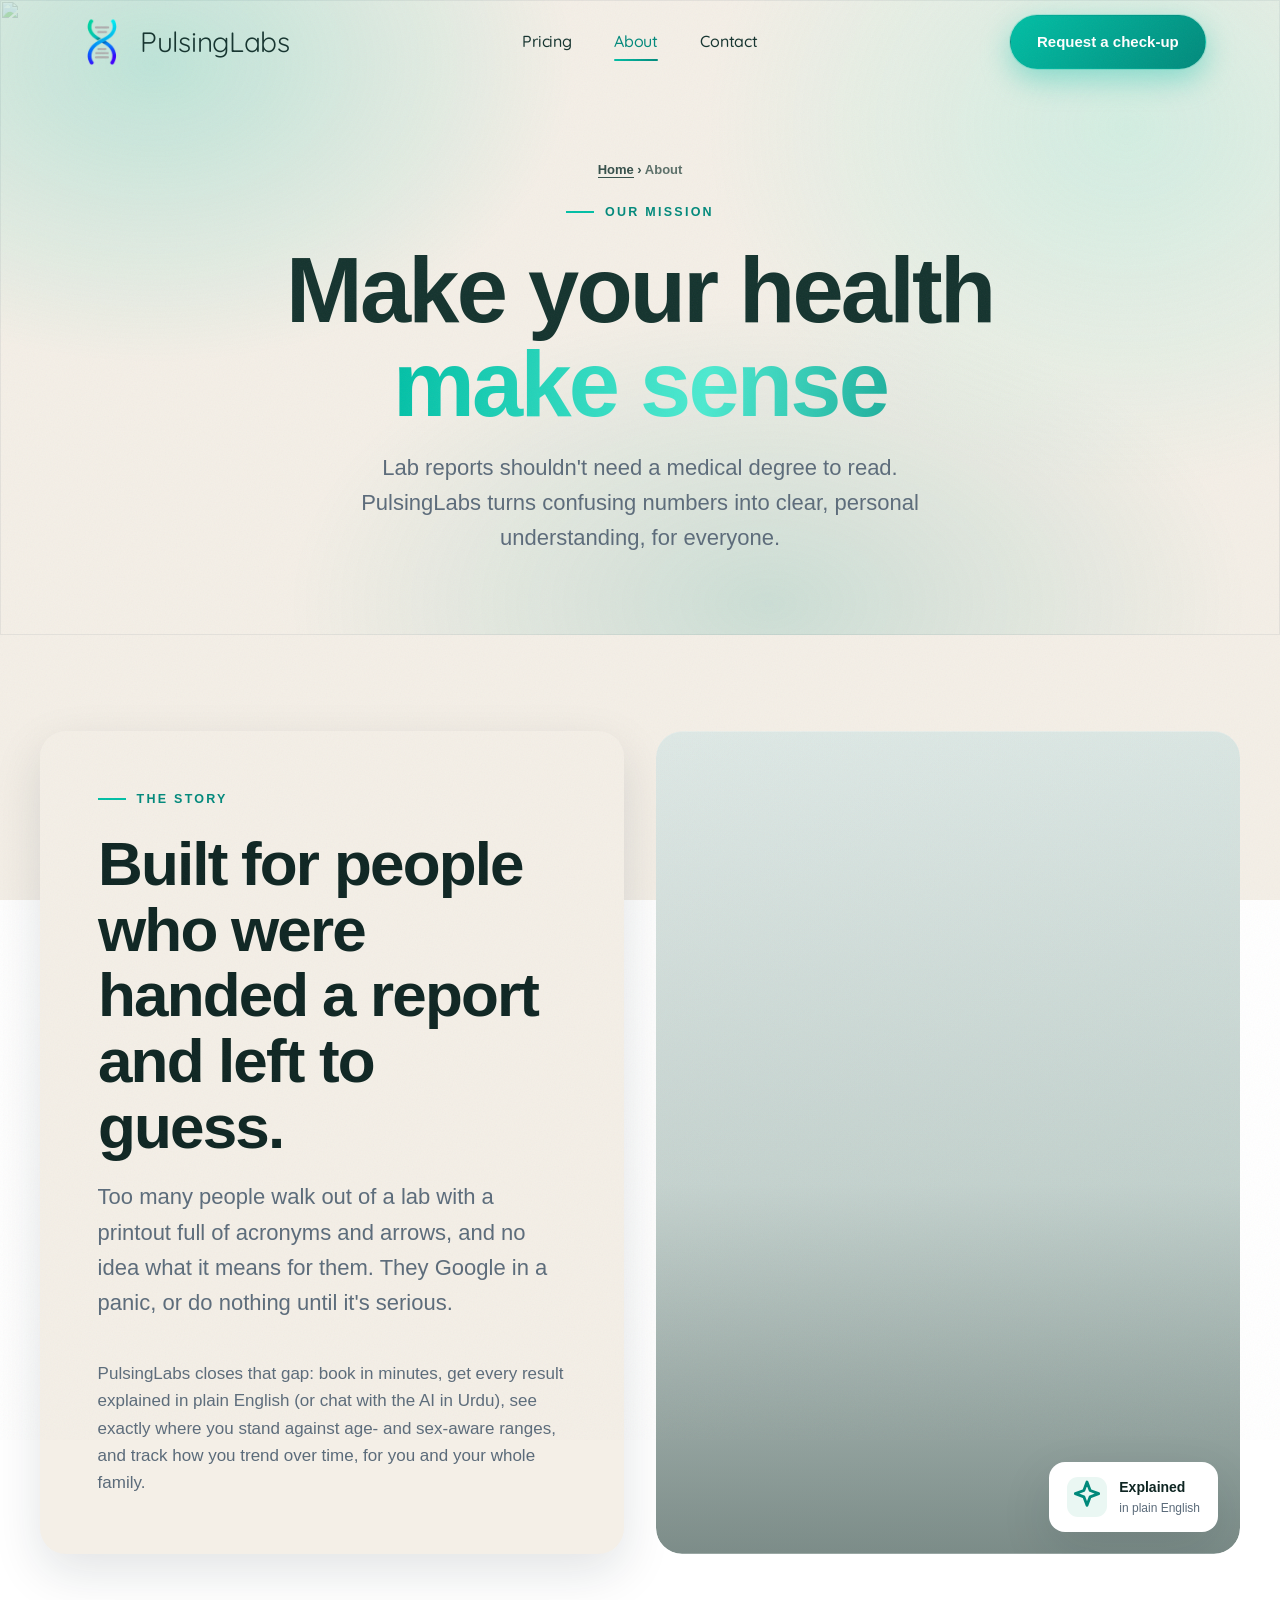
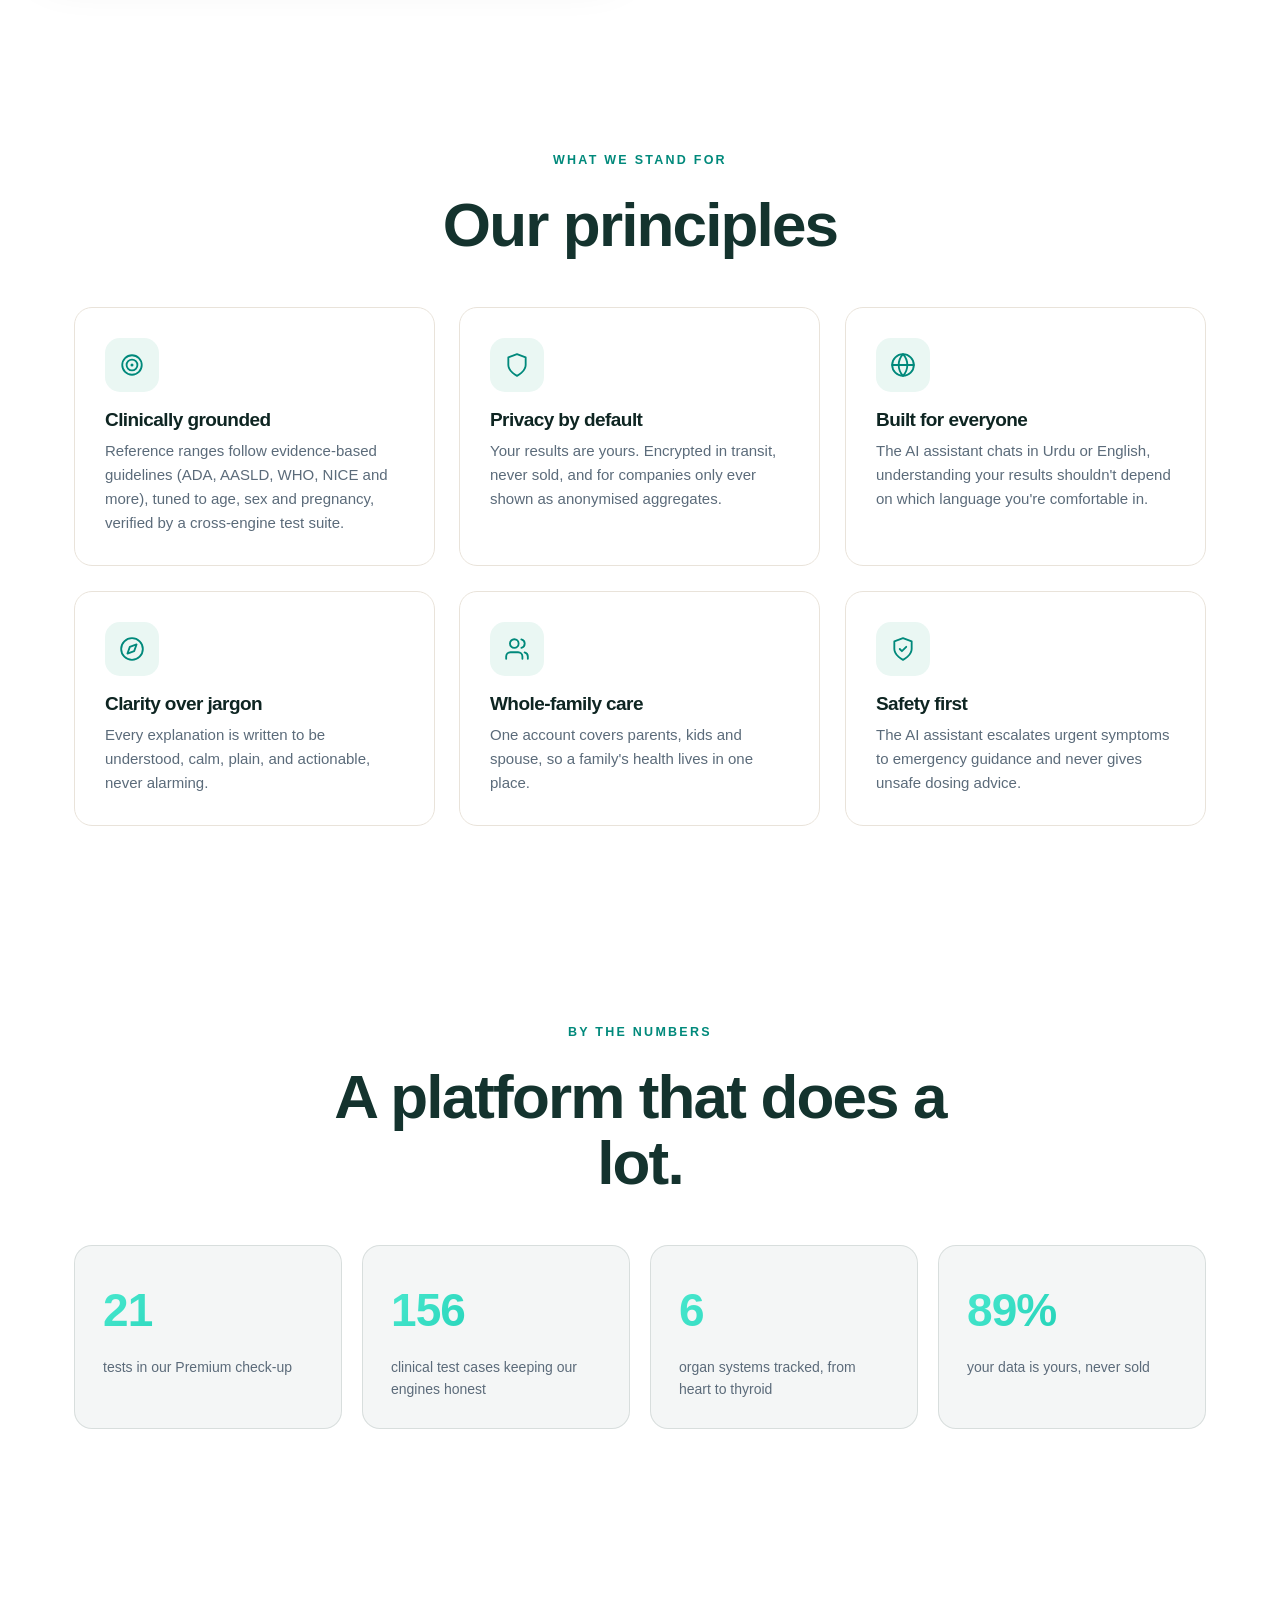
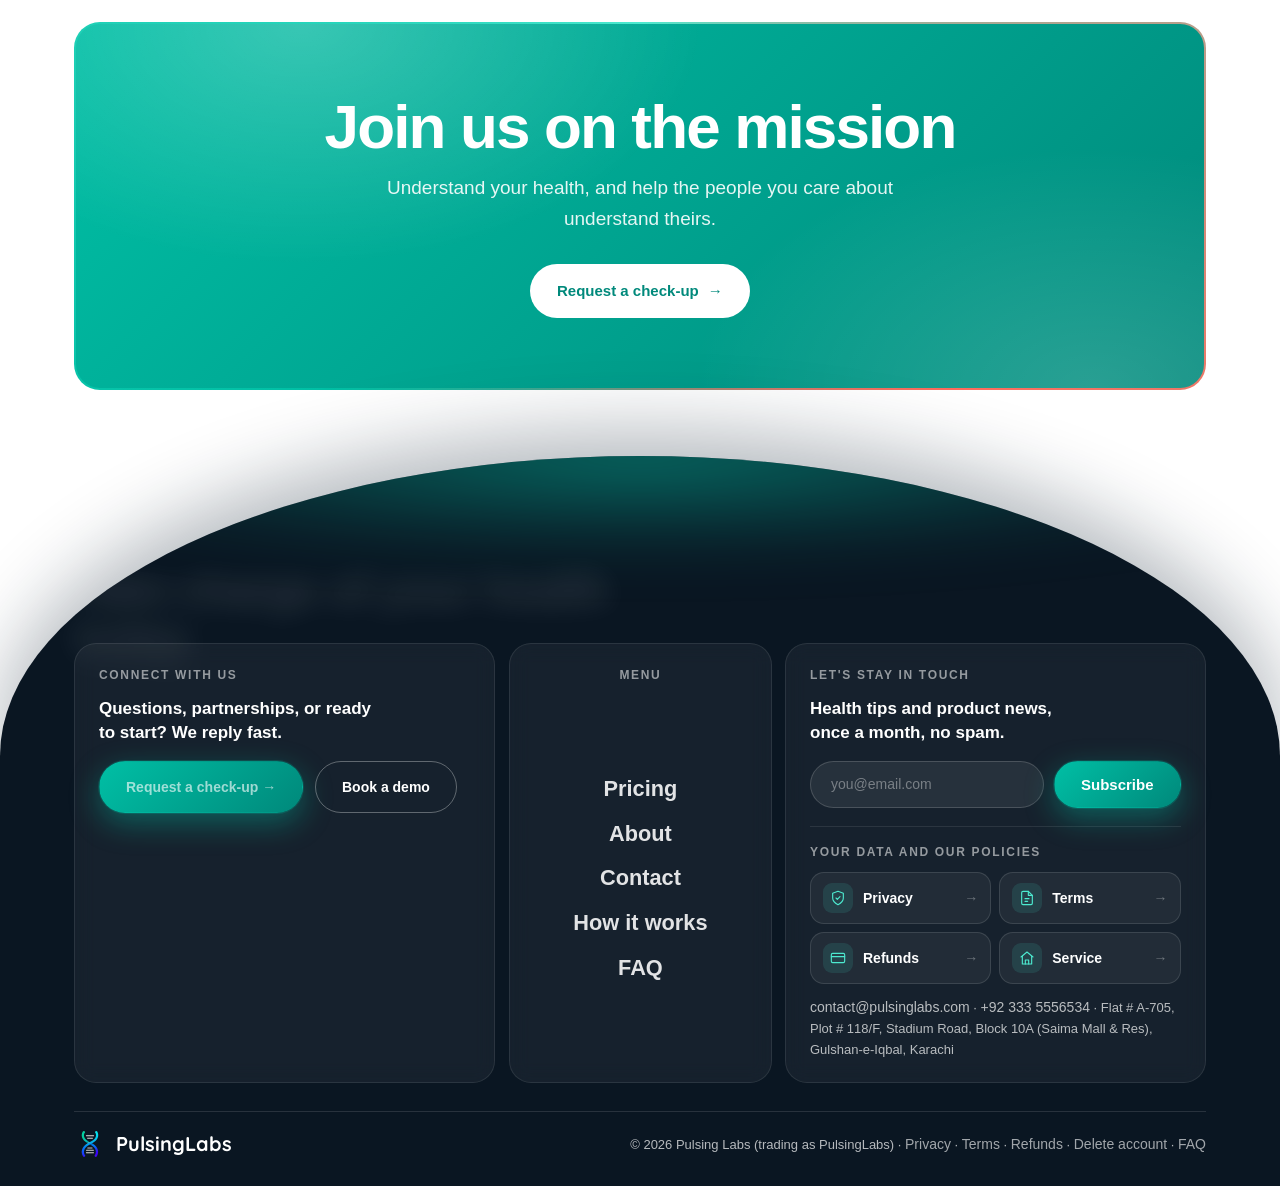
==== commit f9d62cc6: "site: redesign - live results card, AI chat video, family picture, security headers - Results band: " ====
--- a/about.html
+++ b/about.html
@@ -24,12 +24,12 @@
   <link rel="preconnect" href="https://fonts.googleapis.com" />
   <link rel="preconnect" href="https://fonts.gstatic.com" crossorigin />
   <link rel="stylesheet" href="https://api.fontshare.com/v2/css?f[]=general-sans@400,500,600,700&display=swap" media="print" onload="this.media='all'" />
-  <link rel="stylesheet" href="https://fonts.googleapis.com/css2?family=Quicksand:wght@400;500;600;700&display=swap" media="print" onload="this.media='all'" />
+  <link rel="stylesheet" href="https://fonts.googleapis.com/css2?family=Quicksand:wght@400;500;700&display=swap" media="print" onload="this.media='all'" />
   <noscript>
     <link rel="stylesheet" href="https://api.fontshare.com/v2/css?f[]=general-sans@400,500,600,700&display=swap" />
-    <link rel="stylesheet" href="https://fonts.googleapis.com/css2?family=Quicksand:wght@400;500;600;700&display=swap" />
+    <link rel="stylesheet" href="https://fonts.googleapis.com/css2?family=Quicksand:wght@400;500;700&display=swap" />
   </noscript>
-  <link rel="stylesheet" href="assets/style.css?v=117" />
+  <link rel="stylesheet" href="assets/style.css?v=149" />
   <link rel="icon" type="image/png" href="assets/img/favicon.png" />
   <script type="application/ld+json">{"@context":"https://schema.org","@graph":[{"@type":"BreadcrumbList","itemListElement":[{"@type":"ListItem","position":1,"name":"Home","item":"https://pulsinglabs.com/"},{"@type":"ListItem","position":2,"name":"About","item":"https://pulsinglabs.com/about"}]}]}</script>
 </head>
@@ -107,12 +107,12 @@
       <div class="cta-band reveal-zoom">
         <h2 data-i18n="ab.cta.h">Join us on the mission</h2>
         <p data-i18n="ab.cta.p">Understand your health, and help the people you care about understand theirs.</p>
-        <a class="btn btn-light" href="#" data-cta="app" data-magnetic style="background:#fff;color:var(--teal-d);" data-i18n-html="ab.cta.btn">Get Started <span class="arrow">→</span></a>
+        <a class="btn btn-light" href="#" data-cta="app" data-magnetic style="background:#fff;color:var(--teal-d);" data-i18n-html="ab.cta.btn">Request a check-up <span class="arrow">→</span></a>
       </div>
     </div>
   </section>
 
   <div id="site-footer"><nav aria-label="Site pages"><p><a href="/">Home</a> · <a href="/pricing">Pricing</a> · <a href="/how-it-works">How it works</a> · <a href="/faq">FAQ</a> · <a href="/features">Features</a> · <a href="/business">For business</a> · <a href="/about">About</a> · <a href="/contact">Contact</a> · <a href="/how-it-works#service-policy">Service policy</a> · <a href="/refunds">Refund policy</a> · <a href="/privacy">Privacy policy</a> · <a href="/terms">Terms</a></p><p>PulsingLabs · Blood tests at home in Karachi · <a href="mailto:contact@pulsinglabs.com">contact@pulsinglabs.com</a></p></nav></div>
-  <script src="assets/app.js?v=120"></script>
+  <script src="assets/app.js?v=127"></script>
 </body>
 </html>
--- a/assets/style.css
+++ b/assets/style.css
@@ -663,6 +663,9 @@
      without this the drawer covers both. Lift them back on top so the X
      stays visible and tappable while the drawer is open. */
   .nav .logo, .nav-cta { position: relative; z-index: 195; }
+  /* the links leave the grid for the drawer, so drop the empty middle column:
+     otherwise the menu button sat in it, right next to the logo */
+  .nav-inner { grid-template-columns: 1fr auto; }
   /* CRITICAL: backdrop-filter on the scrolled header makes the header the
      containing block for its fixed-position children on mobile Chrome — the
      drawer then renders clipped inside the ~60px header bar ("menu invisible
@@ -1337,7 +1340,9 @@
 
 /* ---- Three.js 3D helix canvas (created at runtime; replaces 2D particles) ---- */
 #hero-3d {
-  position: absolute; inset: 0; z-index: 1; pointer-events: none;
+  /* explicit size: a canvas is a replaced element, so inset alone leaves it at its
+     PIXEL size (1.5x on high-density screens) and the helix showed zoomed + cropped */
+  position: absolute; inset: 0; width: 100%; height: 100%; z-index: 1; pointer-events: none;
   opacity: 0; transition: opacity 1.4s var(--ease);
 }
 #hero-3d.lit { opacity: 1; }
@@ -1356,7 +1361,7 @@
   .hero .page-enter > .hero-cta ~ * { opacity: 1 !important; transform: none !important; }
   .media .media-img { top: 0 !important; height: 100% !important; }
   #grain, .grad-text { animation: none !important; }
-  #hero-particles, #hero-3d { display: none !important; }
+  #hero-particles { display: none !important; }
   .cursor-dot, .cursor-ring { display: none !important; }
   .card::after, .b-tile::after { display: none !important; }
   html.anim .media.photo { clip-path: none !important; }
@@ -2002,3 +2007,370 @@
 footer.site.mf .mf-legal-links a .ti { flex: none; width: 30px; height: 30px; border-radius: 9px; display: grid; place-items: center; background: rgba(77,234,208,.12); }
 footer.site.mf .mf-legal-links a::after { content: "→"; margin-left: auto; color: rgba(255,255,255,.35); transition: transform .25s var(--ease), color .25s var(--ease); }
 footer.site.mf .mf-legal-links a:hover::after { transform: translateX(3px); color: var(--teal-l); }
+
+/* =====================================================================
+   Hero panel (2026-11-06): one dark rounded panel on the cream page, the
+   3D helix lives INSIDE it, copy and a stats row are written over it.
+   The helix canvas + 2D particle fallback are absolute layers (z 1),
+   the glow sits under them (z 0), a scrim keeps text legible (z 2).
+   ===================================================================== */
+/* Full-bleed: the panel runs edge to edge and up under the fixed nav, so the logo,
+   links and button are drawn ON it (light colours come from the scroll theme).
+   --hx lines the copy and card up with the nav's own container (max 1180 + 24px). */
+.hero { padding: 0; --hx: max(24px, calc((100% - var(--maxw)) / 2 + 24px)); }
+.hero-panel {
+  position: relative; isolation: isolate; overflow: hidden;
+  width: 100%; margin: 0; border-radius: 0 0 clamp(24px, 3vw, 44px) clamp(24px, 3vw, 44px);
+  min-height: min(100svh, 980px);
+  display: flex; flex-direction: column; justify-content: flex-end;
+  padding: 130px var(--hx) clamp(30px, 4.4vw, 64px);
+  color: var(--on-dark);
+  background:
+    radial-gradient(52% 72% at 76% 46%, rgba(0,191,165,.20), transparent 62%),
+    radial-gradient(44% 60% at 102% 104%, rgba(106,59,255,.30), transparent 70%),
+    radial-gradient(36% 46% at -2% -4%, rgba(0,221,176,.12), transparent 70%),
+    linear-gradient(165deg, #0E2522 0%, #091A18 52%, #060F12 100%);
+}
+/* fine grid, fading out toward the copy, gives the dark some texture */
+.hero-panel::before {
+  content: ""; position: absolute; inset: 0; z-index: 0; pointer-events: none;
+  background-image: linear-gradient(rgba(255,255,255,.035) 1px, transparent 1px), linear-gradient(90deg, rgba(255,255,255,.035) 1px, transparent 1px);
+  background-size: 48px 48px;
+  -webkit-mask-image: radial-gradient(60% 80% at 74% 50%, #000, transparent 75%);
+          mask-image: radial-gradient(60% 80% at 74% 50%, #000, transparent 75%);
+}
+/* legibility scrim over the helix, darkest in the bottom-left where the copy sits */
+.hero-panel::after {
+  content: ""; position: absolute; inset: 0; z-index: 2; pointer-events: none;
+  background: radial-gradient(70% 75% at 0% 100%, rgba(6,15,18,.78), rgba(6,15,18,.35) 55%, transparent 80%),
+              linear-gradient(0deg, rgba(6,15,18,.5) 0%, transparent 30%);
+}
+/* soft halo where the helix stands, so the panel is already alive before the 3D engine loads */
+.hero-glow {
+  position: absolute; z-index: 0; pointer-events: none; top: 50%; right: 4%;
+  width: min(48vw, 680px); aspect-ratio: 1; transform: translateY(-50%); border-radius: 50%;
+  background: radial-gradient(closest-side, rgba(0,194,255,.22), rgba(0,191,165,.10) 45%, transparent 72%);
+}
+.hero-panel #hero-particles, .hero-panel #hero-3d { z-index: 1; }
+
+.hero-head, .hero-foot { position: relative; z-index: 3; display: flex; flex-direction: column; align-items: flex-start; max-width: 880px; }
+.hero-panel .eyebrow { color: var(--teal-l); margin-bottom: 18px; }
+.hero-panel .eyebrow::before { background: var(--teal-l); }
+.hero-panel h1 { color: #fff; font-size: clamp(42px, 5.2vw, 80px); line-height: 1.02; letter-spacing: -.035em; }
+.hero-panel .grad-text,
+.hero-panel h1 .grad-text::after { background-image: linear-gradient(90deg, #00DDB0, #00C2FF 60%, #6A8BFF); }
+.hero-panel .grad-text { -webkit-background-clip: text; background-clip: text; color: transparent; }
+.hero-panel p.lead { margin-top: 18px; color: rgba(236,230,218,.74); font-size: clamp(15.5px, 1.2vw, 18px); max-width: 48ch; }
+.hero-panel .hero-cta { margin-top: 26px; }
+.btn-glass { background: rgba(255,255,255,.07); color: #fff; border-color: rgba(255,255,255,.24); -webkit-backdrop-filter: blur(8px); backdrop-filter: blur(8px); }
+.btn-glass:hover { background: rgba(255,255,255,.13); border-color: rgba(77,234,208,.6); }
+
+/* compact stat row (big value, small label), no rules or boxes */
+.hero-stats { list-style: none; margin: 26px 0 0; padding: 0; display: flex; flex-wrap: wrap; gap: 14px clamp(24px, 3vw, 44px); }
+.hero-stats b { display: block; color: #fff; font-size: clamp(19px, 1.7vw, 26px); font-weight: 600; letter-spacing: -.02em; line-height: 1.1; }
+.hero-stats span { display: block; margin-top: 4px; color: rgba(236,230,218,.6); font-size: 13px; }
+
+/* ---- "Three steps": triptych (design option E) ----
+   Laptop: three tall portrait cards in a row, joined by a dotted line. Phone: the same
+   cards stacked vertically, still peeling over each other (sticky, rules further up).
+   Every card is a graded photo, the step written at the top, a real app screen rising
+   from the bottom and a cut-out of another real screen floating beside it. */
+#how .stack-card {
+  display: block; position: relative; overflow: hidden; isolation: isolate;
+  min-height: 780px; padding: 0; border: 0; border-radius: 30px;
+  background: #0b1513; box-shadow: 0 30px 60px -34px rgba(10,22,20,.55);
+}
+/* one colour grade for all three photos, so they read as a set */
+#how .step-bg { position: absolute; inset: 0; z-index: 0; overflow: hidden; }
+#how .step-bg img { position: absolute; inset: 0; width: 100%; height: 100%; object-fit: cover; filter: saturate(.8) contrast(1.06); }
+#how .step-bg.flip img { transform: scaleX(-1); } /* keeps the faces clear of the text */
+#how .step-bg::after { content: ""; position: absolute; inset: 0; background: rgba(12,58,52,.4); mix-blend-mode: multiply; }
+#how .step-scrim { position: absolute; inset: 0; z-index: 2; pointer-events: none;
+  background: linear-gradient(180deg, rgba(6,14,12,.86) 0%, rgba(6,14,12,.55) 36%, rgba(6,14,12,0) 62%),
+              linear-gradient(0deg, rgba(6,14,12,.55) 0%, rgba(6,14,12,0) 26%); }
+#how .sc-top { position: absolute; z-index: 4; left: 32px; right: 32px; top: 30px; }
+#how .sc-badge { display: flex; align-items: center; margin-bottom: 22px; }
+#how .sc-badge b { display: grid; place-items: center; width: 46px; height: 46px; border-radius: 50%; flex: none;
+  border: 1.5px solid rgba(244,239,231,.7); background: rgba(244,239,231,.1); color: #fff; font-size: 15px; font-weight: 600; letter-spacing: .06em; }
+#how .sc-badge i { flex: 1; margin: 0 -52px 0 14px; border-top: 2px dotted rgba(244,239,231,.5); }
+#how .stack-card h3 { color: #fff; font-size: clamp(28px, 2.7vw, 38px); line-height: 1.02; letter-spacing: -.035em; }
+#how .stack-card p { color: rgba(244,239,231,.86); font-size: clamp(15px, 1.15vw, 16.5px); line-height: 1.5; margin-top: 12px; max-width: 40ch; text-wrap: balance; }
+/* the app, as it really looks (rendered from the app's own screens) */
+#how .step-phone {
+  position: absolute; z-index: 4; left: 50%; bottom: -120px; transform: translateX(-50%);
+  width: clamp(176px, 17vw, 226px); aspect-ratio: 1170 / 2532; padding: 6px; border-radius: 38px; background: #090c0c;
+  box-shadow: 0 0 0 1px rgba(255,255,255,.2), 0 34px 56px -18px rgba(0,0,0,.75);
+}
+#how .step-phone img { display: block; width: 100%; height: 100%; object-fit: cover; border-radius: 33px; }
+/* a designed panel (not a screenshot): solid, no blur, cheap to draw */
+#how .step-panel { position: absolute; z-index: 5; box-sizing: border-box; border-radius: 18px; padding: 16px 18px; color: #ECE6DA;
+  background: linear-gradient(160deg, rgba(21,42,41,.95), rgba(9,20,20,.96));
+  box-shadow: 0 0 0 1px rgba(255,255,255,.1), 0 22px 40px -18px rgba(0,0,0,.7); }
+#how .sp-cap { font: 500 10.5px/1 ui-monospace, 'SF Mono', 'Cascadia Mono', Consolas, monospace; letter-spacing: .14em; text-transform: uppercase; color: rgba(236,230,218,.5); margin-bottom: 12px; }
+#how .sp-tier { display: flex; align-items: baseline; gap: 10px; padding: 9px 0; border-top: 1px solid rgba(255,255,255,.1); }
+#how .sp-cap + .sp-tier { border-top: 0; padding-top: 0; }
+#how .sp-tier b { font-size: 15px; font-weight: 600; color: #fff; min-width: 74px; }
+#how .sp-tier span { font-size: 12.5px; color: rgba(236,230,218,.6); }
+#how .sp-tier em { margin-left: auto; font-style: normal; font-size: 15px; font-weight: 600; color: #4DEAD0; white-space: nowrap; }
+#how .sp-steps { list-style: none; margin: 0; padding: 0; }
+#how .sp-steps li { position: relative; display: flex; align-items: center; gap: 12px; font-size: 13.5px; line-height: 1.3; color: rgba(236,230,218,.5); padding: 6px 0; }
+#how .sp-steps li i { flex: none; width: 14px; height: 14px; border-radius: 50%; border: 1.5px solid rgba(236,230,218,.4); background: #0c1a19; position: relative; z-index: 1; }
+#how .sp-steps li.d { color: #fff; } #how .sp-steps li.d i { background: #4DEAD0; border-color: #4DEAD0; }
+#how .sp-steps li.n { color: #fff; } #how .sp-steps li.n i { border-color: #4DEAD0; }
+#how .sp-steps li:not(:last-child)::after { content: ""; position: absolute; left: 6.25px; top: 19px; height: 20px; width: 1.5px; background: rgba(236,230,218,.22); }
+#how .sp-score { display: flex; flex-wrap: wrap; gap: 14px 16px; align-items: center; }
+#how .sp-ring { flex: none; position: relative; width: 62px; height: 62px; border-radius: 50%; display: grid; place-items: center;
+  background: conic-gradient(#4DEAD0 0 calc(var(--p) * 1%), rgba(255,255,255,.1) 0); }
+#how .sp-ring::before { content: ""; position: absolute; inset: 6px; border-radius: 50%; background: #0d1b1a; }
+#how .sp-ring b { position: relative; font-size: 20px; font-weight: 700; color: #fff; }
+#how .sp-ov { display: block; flex: 1; min-width: 0; }
+#how .sp-ov b { display: block; font-size: 15px; font-weight: 600; color: #fff; }
+#how .sp-ov span { display: block; margin-top: 3px; font-size: 12.5px; color: rgba(236,230,218,.6); }
+#how .sp-bars { flex: 1 1 100%; min-width: 0; display: grid; gap: 8px; }
+#how .sp-bars div { display: grid; grid-template-columns: 84px 1fr 26px; align-items: center; gap: 8px; font-size: 12px; color: rgba(236,230,218,.7); }
+#how .sp-bars i { display: block; height: 4px; border-radius: 4px; background: rgba(255,255,255,.12); position: relative; }
+#how .sp-bars i::after { content: ""; position: absolute; left: 0; top: 0; bottom: 0; width: var(--w); border-radius: 4px; background: #4DEAD0; }
+#how .sp-bars em { font-style: normal; font-size: 12px; color: #fff; text-align: right; }
+.step-note { text-align: center; font-size: 13px; margin-top: 22px; color: rgb(var(--pg-muted)); }
+@media (min-width: 901px) {
+  /* Laptop: one wide card per step. Each slides up over the one before it as you scroll
+     (position: sticky; the pinned offsets come from the shared .stack-card:nth-child rules). */
+  #how .stack-card { position: sticky; min-height: 560px; margin-bottom: 26px; --pr: clamp(120px, 13.5vw, 190px); --pw: clamp(210px, 18vw, 250px); }
+  /* darkest under the text (bottom-left) and behind the app cluster (right), so the photo's
+     subject stays clear in the middle */
+  #how .step-scrim { background: linear-gradient(0deg, rgba(6,14,12,.9) 0%, rgba(6,14,12,.5) 30%, rgba(6,14,12,0) 56%),
+                                 linear-gradient(90deg, rgba(6,14,12,.55) 0%, rgba(6,14,12,0) 52%),
+                                 linear-gradient(270deg, rgba(6,14,12,.6) 0%, rgba(6,14,12,.25) 30%, rgba(6,14,12,0) 46%); }
+  #how .sc-top { top: auto; right: auto; left: clamp(32px, 4.6vw, 64px); bottom: clamp(30px, 4vw, 56px); max-width: 440px; }
+  #how .sc-badge i { display: none; }
+  #how .stack-card h3 { font-size: clamp(34px, 3.8vw, 50px); }
+  #how .stack-card p { font-size: clamp(16px, 1.3vw, 18px); max-width: 38ch; }
+  #how .step-phone { left: auto; right: var(--pr); bottom: -90px; transform: none; width: var(--pw); }
+  /* The panel sits on the SAME bottom line as the step text, just left of the phone with a clear
+     gap: it never touches the phone or the photo's faces (upper middle). */
+  #how .step-panel { top: auto; left: auto; bottom: clamp(30px, 4vw, 56px); right: calc(var(--pr) + var(--pw) + 28px); width: 256px; }
+}
+/* narrow laptops: no room for the panel beside the text, the phone alone carries the step */
+@media (min-width: 901px) and (max-width: 1359px) { #how .step-panel { display: none; } }
+@media (max-width: 900px) {
+  /* stacked vertically: each card is full width and slides over the one before it */
+  #how .stack-card { min-height: 0; border-radius: 26px; margin-bottom: 18px; }
+  #how .sc-top { position: relative; left: auto; right: auto; top: auto; padding: 26px 24px 0; }
+  #how .sc-badge i { display: none; }
+  #how .sc-badge { margin-bottom: 18px; }
+  #how .stack-card h3 { font-size: clamp(30px, 8.6vw, 38px); }
+  #how .stack-card p { font-size: 15.5px; }
+  /* text -> panel -> phone, in flow: the panel never covers the text, the phone or the faces.
+     The phone's lower part is clipped by the card (negative bottom margin), as before. */
+  #how .step-panel { position: relative; bottom: auto; right: auto; margin: 22px 24px 0; width: auto; }
+  #how .step-phone { position: relative; left: auto; right: auto; bottom: auto; transform: none; width: 204px; margin: 26px auto -120px; }
+}
+@media (prefers-reduced-motion: reduce) { #how .stack-card { transition: none; } }
+
+/* ---- floating cards along the helix ----
+   Solid dark glass (no backdrop-filter: blurring over a live WebGL canvas would
+   re-blur every frame). Outer = entrance (fade/rise, staggered), inner = idle float,
+   so the two transforms never fight. Positions are panel percentages. */
+.hero-float { position: absolute; z-index: 3; pointer-events: none;
+  opacity: 0; transform: translateY(16px) scale(.97);
+  transition: opacity .8s var(--ease), transform .9s var(--ease); }
+body.loaded .hero-float { opacity: 1; transform: none; }
+body.loaded .hf-score { transition-delay: .9s; }
+body.loaded .hf-chart { transition-delay: 1.15s; }
+body.loaded .hf-ai { transition-delay: 1.4s; }
+.hf-in {
+  border-radius: 18px; padding: 14px 16px; color: #fff;
+  background: linear-gradient(160deg, rgba(22,46,48,.88), rgba(9,22,24,.9));
+  border: 1px solid rgba(255,255,255,.12);
+  box-shadow: 0 24px 48px -20px rgba(0,0,0,.7), inset 0 1px 0 rgba(255,255,255,.07);
+  animation: hfFloat 7s ease-in-out infinite;
+}
+.hf-chart .hf-in { animation-delay: -2.4s; }
+.hf-ai .hf-in { animation-delay: -4.6s; }
+@keyframes hfFloat { 0%, 100% { transform: translateY(0); } 50% { transform: translateY(-9px); } }
+
+.hf-score { top: 17%; right: 8%; }
+.hf-score .hf-in { display: flex; align-items: center; gap: 12px; padding: 12px 18px 12px 12px; }
+.hf-ring { --ring-fill: #00DDB0; --ring-track: rgba(255,255,255,.1); position: relative; flex: none;
+  width: 52px; height: 52px; border-radius: 50%; display: grid; place-items: center; background: rgba(255,255,255,.1); }
+.hf-ring::before { content: ""; position: absolute; inset: 5px; border-radius: 50%; background: #0F2527; }
+.hf-ring i { position: relative; font-style: normal; font-weight: 700; font-size: 17px; }
+.hf-txt b { display: block; font-size: 14px; font-weight: 600; }
+.hf-txt span { display: block; font-size: 12px; color: rgba(236,230,218,.6); margin-top: 2px; }
+
+.hf-chart { top: 33%; left: 52%; width: 236px; }
+.hf-row { display: flex; align-items: center; gap: 8px; }
+.hf-row b { font-size: 13.5px; font-weight: 600; }
+.hf-pill { margin-left: auto; font-size: 11px; font-weight: 700; color: #00DDB0; background: rgba(0,221,176,.14); padding: 3px 9px; border-radius: 99px; }
+.hf-val { font-size: 26px; font-weight: 700; letter-spacing: -.02em; margin: 4px 0 8px; }
+.hf-val small { font-size: 12px; font-weight: 500; color: rgba(236,230,218,.6); margin-left: 4px; letter-spacing: 0; }
+.hf-spark { display: block; width: 100%; height: 56px; overflow: visible; }
+/* the trend line draws in once, then the latest reading glows */
+.hf-path { stroke-dasharray: 1; stroke-dashoffset: 1; transition: stroke-dashoffset 1.5s var(--ease) 1.5s; }
+body.loaded .hf-path { stroke-dashoffset: 0; }
+.hf-end { filter: drop-shadow(0 0 6px #00C2FF); }
+
+.hf-ai { top: 56%; right: 6%; width: 270px; }
+.hf-ic { width: 26px; height: 26px; border-radius: 8px; display: grid; place-items: center; color: #04231F;
+  background: linear-gradient(135deg, #00DDB0, #00C2FF); }
+.hf-ic svg { width: 15px; height: 15px; }
+.hf-ai p { margin-top: 9px; font-size: 13.5px; line-height: 1.45; color: rgba(236,230,218,.82); }
+
+/* tablet: no room for all three beside the copy */
+@media (max-width: 1100px) { .hf-chart { display: none; } }
+
+/* the check-up card, bottom-right (the "product" card of the references) */
+.hero-card {
+  position: absolute; z-index: 3; right: var(--hx); bottom: clamp(30px, 4.4vw, 64px);
+  display: flex; align-items: center; gap: 14px; width: 330px; padding: 12px 14px 12px 12px;
+  border-radius: 20px; color: #fff; text-decoration: none;
+  background: rgba(255,255,255,.07); border: 1px solid rgba(255,255,255,.16);
+  -webkit-backdrop-filter: blur(14px); backdrop-filter: blur(14px);
+  box-shadow: 0 18px 40px -18px rgba(0,0,0,.6);
+  transition: background .25s var(--ease), border-color .25s var(--ease);
+}
+.hero-card:hover { background: rgba(255,255,255,.11); border-color: rgba(77,234,208,.5); }
+.hc-mark { flex: none; width: 58px; height: 58px; border-radius: 14px; display: grid; place-items: center;
+  background: radial-gradient(circle at 30% 25%, rgba(77,234,208,.35), rgba(10,40,44,.9) 70%); border: 1px solid rgba(255,255,255,.12); }
+.hc-mark img { width: 34px; height: 34px; }
+.hc-body { flex: 1; min-width: 0; display: flex; flex-direction: column; gap: 2px; }
+.hc-body b { font-size: 15px; font-weight: 600; }
+.hc-body span { font-size: 12.5px; color: rgba(236,230,218,.66); }
+.hc-body em { font-style: normal; font-weight: 700; font-size: 15px; color: var(--teal-l); margin-top: 3px; }
+.hc-go { flex: none; width: 32px; height: 32px; border-radius: 50%; display: grid; place-items: center; background: rgba(255,255,255,.1); }
+/* not enough room beside the copy: the card goes */
+@media (max-width: 1100px) { .hero-card { display: none; } }
+
+@media (max-width: 760px) {
+  /* Phone: three bands. Headline under the logo, the helix through the middle,
+     the check-up card and one full-width button on the bottom edge. */
+  .hero-panel { border-radius: 0 0 26px 26px; min-height: 100svh; padding: 104px 22px 26px; justify-content: flex-start; }
+  .hero-panel::before { -webkit-mask-image: radial-gradient(80% 40% at 50% 50%, #000, transparent 75%); mask-image: radial-gradient(80% 40% at 50% 50%, #000, transparent 75%); }
+  .hero-panel::after { background: linear-gradient(180deg, rgba(6,15,18,.72) 0%, rgba(6,15,18,.25) 30%, transparent 46%, transparent 62%, rgba(6,15,18,.82) 100%); }
+  .hero-glow { right: 50%; top: 52%; width: 110vw; transform: translate(50%, -50%); }
+  .hero-head { order: 1; }
+  .hero-panel .eyebrow { margin-bottom: 14px; }
+  .hero-panel h1 { font-size: clamp(38px, 11vw, 50px); }
+  .hero-card { order: 2; position: relative; right: auto; bottom: auto; margin-top: auto; display: flex; width: 100%; }
+  .hero-foot { order: 3; max-width: none; }
+  /* essentials only: the facts are on the card and in the marquee right below,
+     the check-ups link is in the menu */
+  .hero-foot .lead, .hero-stats, .hero-panel .btn-glass { display: none; }
+  .hero-panel .hero-cta { margin-top: 12px; width: 100%; }
+  .hero-panel .hero-cta .btn-primary { width: 100%; }
+  /* middle band: score top-right, AI card lower-left, the helix between them */
+  .hf-score { top: 30%; right: 22px; }
+  .hf-score .hf-in { padding: 10px 14px 10px 10px; }
+  .hf-ring { width: 46px; height: 46px; }
+  .hf-ai { top: 54%; left: 22px; right: auto; width: min(76%, 290px); }
+  .hf-ai p { font-size: 13px; }
+}
+@media (prefers-reduced-motion: reduce) {
+  .hero-float { opacity: 1; transform: none; transition: none; }
+  .hf-in { animation: none; }
+  .hf-path { stroke-dashoffset: 0; transition: none; }
+}
+
+/* ---- AI section: editorial head + the film as a big screen (design option C) ----
+   --aiw is the screen width, capped by the window HEIGHT too (140vh = 78.75vh x 16/9) so it never
+   outgrows the window. Where the browser supports scroll-driven animation the screen eases up
+   into place as it scrolls in (no JS); otherwise it is simply there. */
+.ai-show { --aiw: min(calc(100vw - 32px), 1560px, 140vh); padding: clamp(72px, 8vw, 120px) 0 clamp(60px, 6vw, 100px); }
+.ai-head { max-width: 1120px; margin: 0 auto; padding: 0 clamp(20px, 4vw, 40px); text-align: center; }
+.ai-head h2 { margin-top: 18px; font-size: clamp(42px, 5.2vw, 76px); line-height: 1.02; text-wrap: balance; }
+.ai-head .eyebrow { justify-content: center; }
+.ai-head-r .lead { margin: 20px auto 0; max-width: 58ch; }
+.ai-list { list-style: none; margin: 34px auto 0; padding: 20px 0 0; display: grid; grid-template-columns: repeat(3, minmax(0, 1fr)); border-top: 1px solid rgba(var(--pg-fg), .16); }
+.ai-list li { display: flex; flex-direction: column; align-items: center; gap: 8px; padding: 0 22px; font-size: 16px; line-height: 1.4; color: rgb(var(--pg-fg)); text-align: center; }
+.ai-list li + li { border-left: 1px solid rgba(var(--pg-fg), .12); }
+.ai-list b { flex: none; font-weight: 600; color: var(--teal-d); }
+.ai-stage { margin-top: clamp(36px, 4.4vw, 64px); }
+.ai-screen {
+  position: relative; width: var(--aiw); margin: 0 auto; aspect-ratio: 16 / 9; overflow: hidden;
+  border-radius: clamp(18px, 2.2vw, 32px); background: #050c0d;
+  box-shadow: 0 50px 90px -50px rgba(14, 37, 34, .7);
+}
+.ai-poster, .ai-screen video { position: absolute; inset: 0; width: 100%; height: 100%; object-fit: cover; display: block; }
+.ai-screen video { opacity: 0; transition: opacity .7s var(--ease); }
+.ai-stage.is-ready .ai-screen video { opacity: 1; }
+.ai-cap { width: var(--aiw); margin: 14px auto 0; text-align: right;
+  font: 500 11.5px/1 ui-monospace, 'SF Mono', 'Cascadia Mono', Consolas, monospace; letter-spacing: .12em; text-transform: uppercase; color: rgba(var(--pg-fg), .5); }
+@supports (animation-timeline: view()) {
+  .ai-screen { animation: aiRise linear both; animation-timeline: view(); animation-range: entry 0% cover 35%; }
+  @keyframes aiRise { from { transform: translateY(44px) scale(.95); } to { transform: none; } }
+}
+@media (max-width: 760px) {
+  /* phones play the vertical cut of the film: the chat stays readable */
+  .ai-show { --aiw: min(86vw, 380px, 66vh); }
+  .ai-screen { aspect-ratio: 9 / 16; border-radius: 22px; }
+  .ai-cap { text-align: left; font-size: 10px; letter-spacing: .08em; }
+  .ai-list { grid-template-columns: minmax(0, 1fr); border-top: 0; padding-top: 0; max-width: 360px; }
+  .ai-list li, .ai-list li + li { flex-direction: row; align-items: baseline; gap: 14px; padding: 12px 0; border-left: 0; border-top: 1px solid rgba(var(--pg-fg), .14); text-align: left; font-size: 15.5px; }
+}
+@media (prefers-reduced-motion: reduce) { .ai-screen { animation: none; } }
+
+/* Phones: the footer's bottom-line links get a 44px tall tap area without moving
+   the text (padding is cancelled by the negative margin). */
+@media (max-width: 900px) {
+  footer.site.mf .mf-bottom a { display: inline-block; padding: 13px 2px; margin: -13px 0; }
+}
+
+/* ---------- Results band: the app's result card, drawn live (see bindResultCard) ---------- */
+.media.rc-media { background: radial-gradient(90% 90% at 70% 0%, #10312c 0%, #0A0E12 62%); display: flex; flex-direction: column; align-items: center; justify-content: center; padding: 56px 28px 36px; }
+.media.rc-media::before { display: none; }
+.media .rc { position: relative; z-index: 2; width: min(100%, 520px); box-sizing: border-box; color: #E8EEF2; }
+.rc *, .rc *::before, .rc *::after { box-sizing: border-box; }
+.rc-wrap { position: relative; transform-style: preserve-3d; transition: transform .25s ease-out; }
+@media (hover: hover) and (pointer: fine) {
+  .rc-wrap { transform: perspective(1500px) rotateY(var(--ry, -8deg)) rotateX(var(--rx, 4deg)); }
+}
+.rc-card { background: linear-gradient(160deg, #141d24, #0e151b); border: 1px solid rgba(255,255,255,.09); border-radius: 24px; padding: 22px; box-shadow: 0 40px 80px -24px rgba(0,0,0,.7), 0 0 60px rgba(45,212,191,.07); position: relative; }
+.rc-back { position: absolute; left: 10%; right: -3%; top: -34px; padding: 14px 18px; opacity: .55; transform: translateZ(-60px); pointer-events: none; }
+.rc-card.rc-live:not(.rc-back) { z-index: 1; }
+.rc-head { display: flex; align-items: center; gap: 12px; font-size: 17px; font-weight: 600; }
+.rc-head i { width: 11px; height: 11px; border-radius: 50%; flex: none; }
+.rc-head .rc-name { flex: 1; }
+.rc-head .rc-now { font-weight: 700; }
+.rc-head .rc-chev { width: 30px; height: 30px; border-radius: 50%; border: 1.5px solid #14504a; background: #0d2a28; display: grid; place-items: center; flex: none; }
+.rc-head-sm { font-size: 14px; }
+.rc-head-sm .rc-chev { display: none; }
+.rc-plot { margin-top: 14px; }
+.rc-back .rc-plot { margin-top: 8px; }
+.rc-svg { display: block; width: 100%; height: auto; overflow: visible; }
+.rc-svg text { font-family: inherit; }
+.rc-lab { font-size: 13.5px; font-weight: 600; }
+.rc-val { font-size: 17px; font-weight: 800; fill: #fff; text-anchor: middle; }
+.rc-guide { stroke: #fff; stroke-opacity: .16; }
+.rc-dates { position: relative; height: 20px; margin-top: 2px; }
+.rc-dates span { position: absolute; transform: translateX(-50%); font-size: 12.5px; font-weight: 600; color: #8A98A5; white-space: nowrap; }
+.rc-verdict { margin-top: 10px; font-size: 19px; font-weight: 700; line-height: 1.25; min-height: 2.5em; }
+.rc-pills { display: flex; flex-wrap: wrap; gap: 8px; margin-top: 20px; }
+.rc-pill { font: inherit; font-size: 13px; font-weight: 700; padding: 8px 15px; border-radius: 99px; cursor: pointer; color: var(--pc); background: color-mix(in srgb, var(--pc) 9%, transparent); border: 1.5px solid transparent; transition: background .2s, box-shadow .2s, border-color .2s; }
+.rc-pill:hover { background: color-mix(in srgb, var(--pc) 16%, transparent); }
+.rc-pill[aria-pressed="true"] { background: color-mix(in srgb, var(--pc) 20%, transparent); border-color: var(--pc); box-shadow: 0 0 18px color-mix(in srgb, var(--pc) 35%, transparent); }
+.rc-pill:focus-visible { outline: 2px solid #fff; outline-offset: 2px; }
+.rc-note { margin: 12px 0 0; font-size: 12px; color: #7C8B97; }
+/* hidden start, then the sequence plays once when .rc-play is added */
+.rc-live .rc-zones { transform: scaleY(.0001); transform-origin: 0 100%; transform-box: view-box; transition: transform .7s var(--ease); }
+.rc-live .rc-guide, .rc-live .rc-label, .rc-live .rc-area, .rc-live .rc-val, .rc-live .rc-verdict, .rc-live .rc-dates { opacity: 0; transition: opacity .5s ease .3s; }
+.rc-live .rc-area { transition-delay: 1s; }
+.rc-live .rc-val0 { transition-delay: .55s; } .rc-live .rc-val1 { transition-delay: .95s; } .rc-live .rc-val2 { transition-delay: 1.35s; }
+.rc-live .rc-verdict { transition-delay: 1.5s; }
+.rc-live .rc-line { stroke-dasharray: 1; stroke-dashoffset: 1; transition: stroke-dashoffset 1s cubic-bezier(.4,0,.2,1) .35s; }
+.rc-live .rc-pt { transform: scale(0); transform-box: fill-box; transform-origin: center; transition: transform .35s cubic-bezier(.34,1.56,.64,1) .4s; }
+.rc-live .rc-pt1 { transition-delay: .85s; } .rc-live .rc-pt2 { transition-delay: 1.25s; }
+.rc-live .rc-ping { opacity: 0; transform-box: fill-box; transform-origin: center; }
+.rc-play .rc-zones { transform: none; }
+.rc-play .rc-guide, .rc-play .rc-label, .rc-play .rc-area, .rc-play .rc-val, .rc-play .rc-verdict, .rc-play .rc-dates { opacity: 1; }
+.rc-play .rc-line { stroke-dashoffset: 0; }
+.rc-play .rc-pt { transform: none; }
+.rc-play .rc-ping { animation: rcPing 1.3s ease-out 1.55s 1 both; }
+@keyframes rcPing { from { opacity: .7; transform: scale(1); } to { opacity: 0; transform: scale(2.6); } }
+.rc-static *, .rc-static *::before { transition: none !important; animation: none !important; }
+@media (prefers-reduced-motion: reduce) { .rc *, .rc-wrap { transition: none !important; animation: none !important; } }
+@media (max-width: 560px) {
+  .media.rc-media { padding: 48px 14px 28px; }
+  .rc-card { padding: 16px; border-radius: 20px; }
+  .rc-head { font-size: 15px; }
+  .rc-verdict { font-size: 16px; }
+}
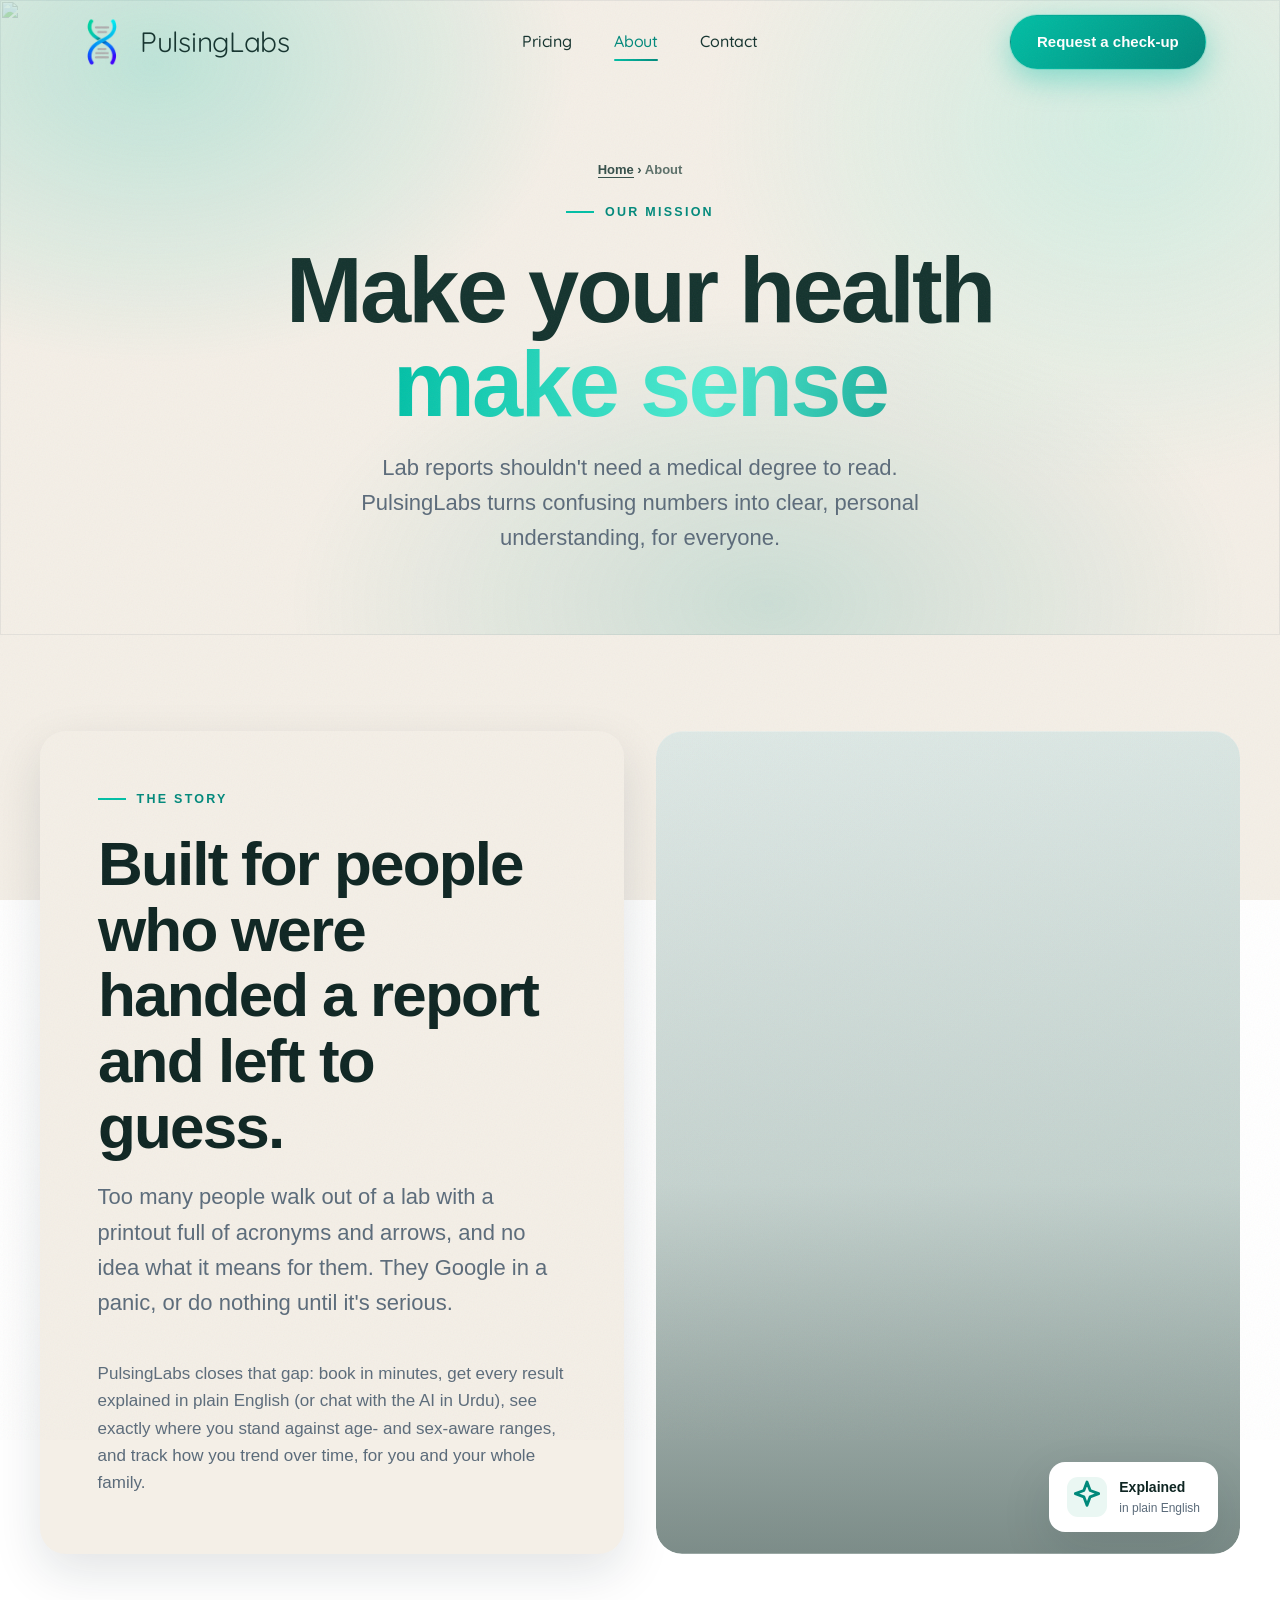
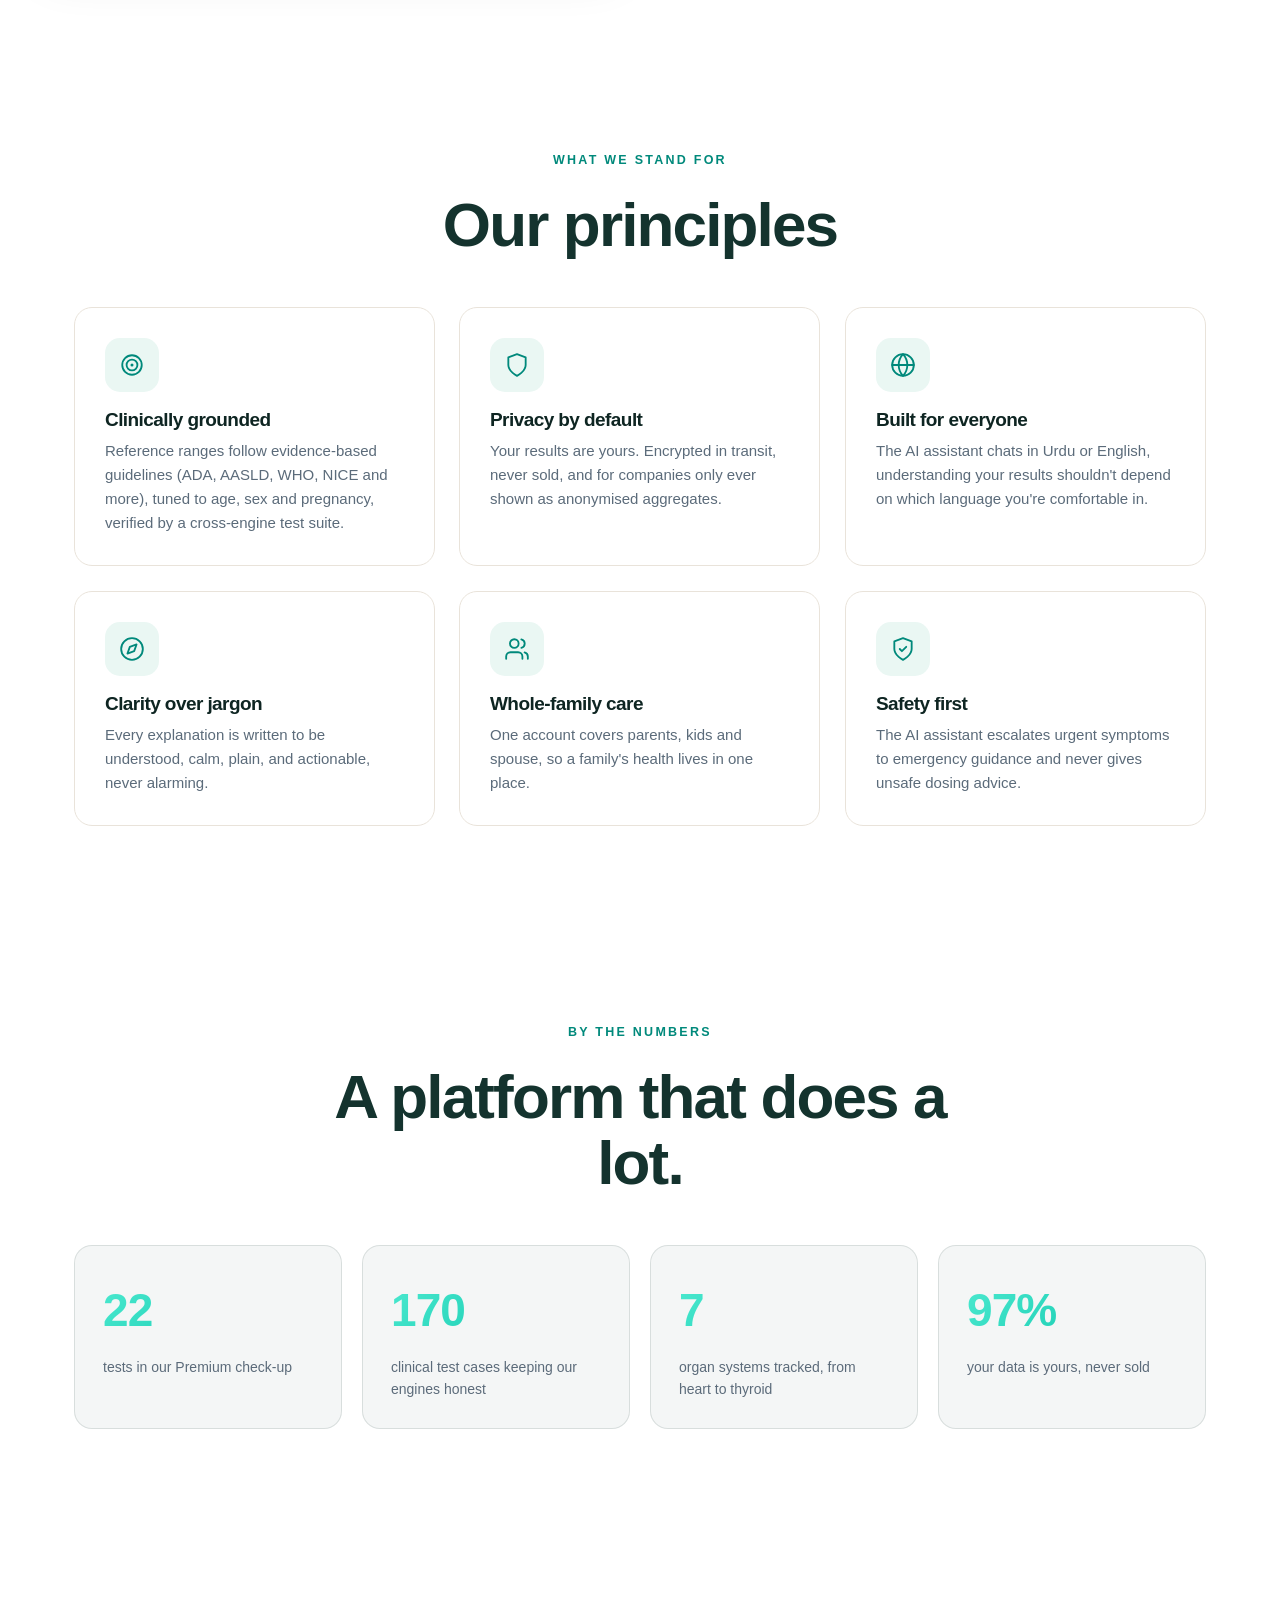
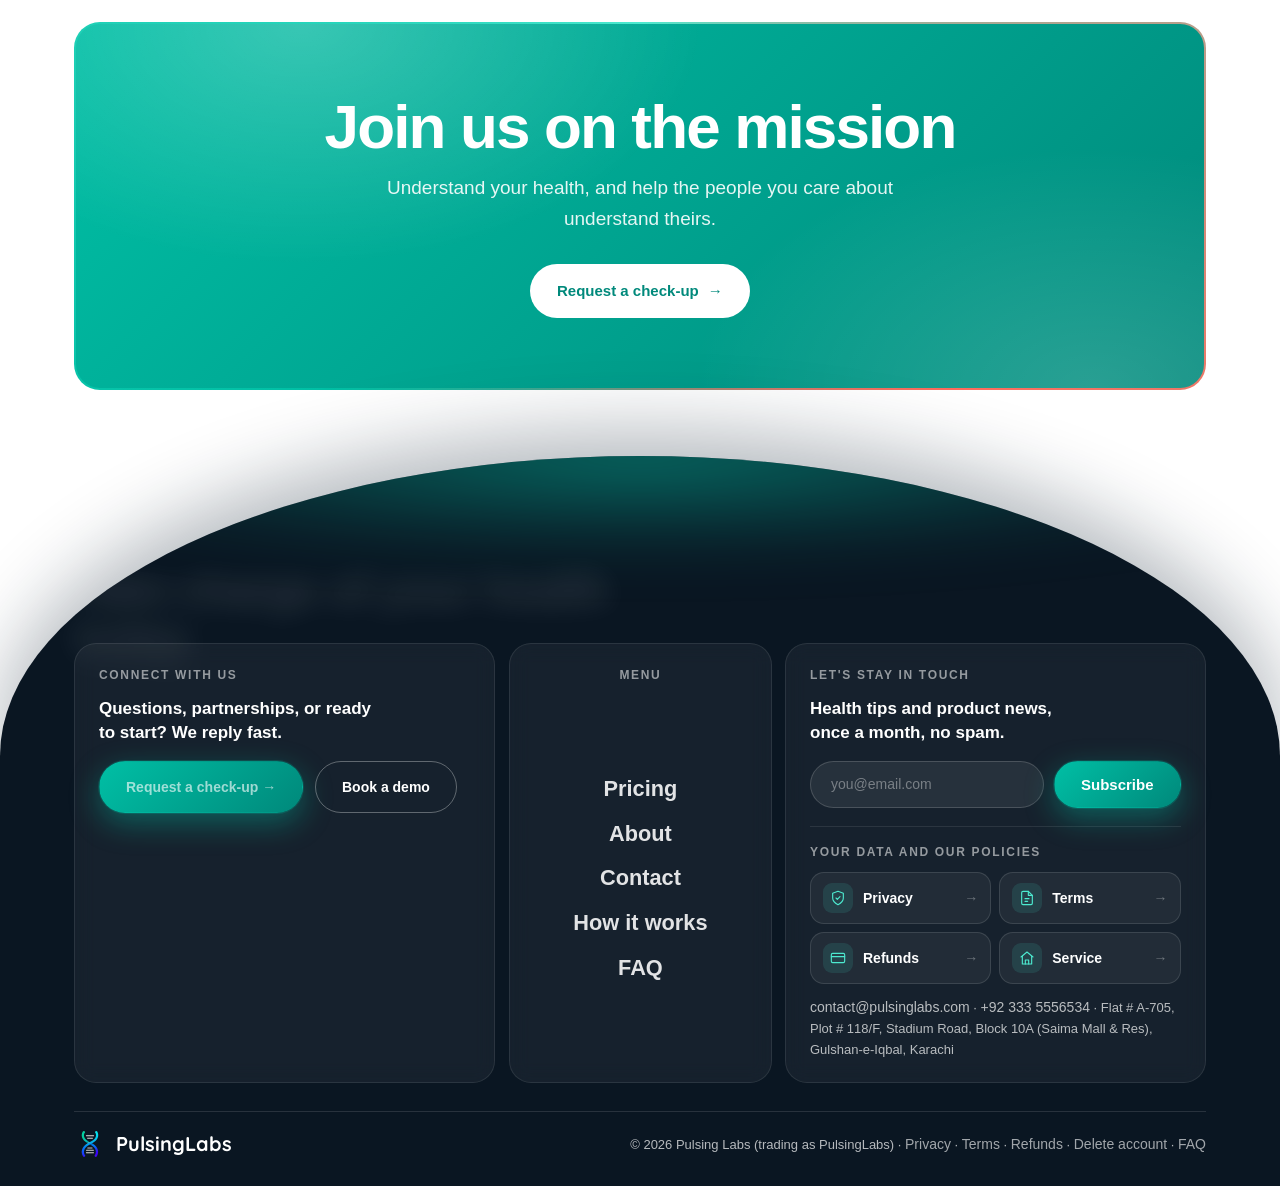
==== commit eca766e9: "site: hero shows the health-age orb, no underline, faster headline - "Health score 84" card replaced" ====
--- a/about.html
+++ b/about.html
@@ -29,7 +29,7 @@
     <link rel="stylesheet" href="https://api.fontshare.com/v2/css?f[]=general-sans@400,500,600,700&display=swap" />
     <link rel="stylesheet" href="https://fonts.googleapis.com/css2?family=Quicksand:wght@400;500;700&display=swap" />
   </noscript>
-  <link rel="stylesheet" href="assets/style.css?v=149" />
+  <link rel="stylesheet" href="assets/style.css?v=150" />
   <link rel="icon" type="image/png" href="assets/img/favicon.png" />
   <script type="application/ld+json">{"@context":"https://schema.org","@graph":[{"@type":"BreadcrumbList","itemListElement":[{"@type":"ListItem","position":1,"name":"Home","item":"https://pulsinglabs.com/"},{"@type":"ListItem","position":2,"name":"About","item":"https://pulsinglabs.com/about"}]}]}</script>
 </head>
@@ -113,6 +113,6 @@
   </section>
 
   <div id="site-footer"><nav aria-label="Site pages"><p><a href="/">Home</a> · <a href="/pricing">Pricing</a> · <a href="/how-it-works">How it works</a> · <a href="/faq">FAQ</a> · <a href="/features">Features</a> · <a href="/business">For business</a> · <a href="/about">About</a> · <a href="/contact">Contact</a> · <a href="/how-it-works#service-policy">Service policy</a> · <a href="/refunds">Refund policy</a> · <a href="/privacy">Privacy policy</a> · <a href="/terms">Terms</a></p><p>PulsingLabs · Blood tests at home in Karachi · <a href="mailto:contact@pulsinglabs.com">contact@pulsinglabs.com</a></p></nav></div>
-  <script src="assets/app.js?v=127"></script>
+  <script src="assets/app.js?v=128"></script>
 </body>
 </html>
--- a/assets/style.css
+++ b/assets/style.css
@@ -863,25 +863,17 @@
 /* HERO gets the full choreography: words start as the curtain lifts, rise
    further with a slower per-word cadence so the line visibly "builds". */
 .hero h1 .w {
-  transform: translateY(.75em); filter: blur(10px);
-  transition-duration: .75s, .85s, .75s;
-  /* base .6s: the curtain needs ~.65s to clear the headline — starting earlier
-     hides the first words' entrance behind it (owner: "can't find the wow") */
-  transition-delay: calc(.6s + var(--wi, 0) * .08s);
+  transform: translateY(.6em); filter: none;
+  transition-duration: .55s, .65s, .55s;
+  /* starts at once: the page curtain is off (CURTAIN_ENABLED = false), so the old
+     0.6 s wait only delayed the headline (it is the page's largest paint) */
+  transition-delay: calc(var(--wi, 0) * .06s);
+  will-change: transform, opacity;
 }
 /* End state MUST outrank the rule above (it beats the generic .split-in .w on
    specificity, which left hero words permanently blurred — bug). */
 .hero h1.split-in .w { opacity: 1; transform: none; filter: none; }
-/* Signature moment: an underline sweeps beneath the key gradient word once
-   the headline has landed (scaleX 0->1, compositor-only). */
-.hero h1 .grad-text { position: relative; display: inline-block; }
-.hero h1 .grad-text::after {
-  content: ""; position: absolute; left: 2%; right: 2%; bottom: .02em; height: .09em;
-  border-radius: 99px; background: var(--grad-teal);
-  transform: scaleX(0); transform-origin: left center;
-  transition: transform .6s var(--ease-curtain) 1.5s;
-}
-.hero h1.split-in .grad-text::after { transform: scaleX(1); }
+.hero h1 .grad-text { display: inline-block; }
 
 /* ---------- Lenis smooth scroll (loaded from CDN at runtime) ---------- */
 html.lenis, html.lenis body { height: auto; }
@@ -1354,7 +1346,6 @@
   .reveal-l .split-list li, .reveal-r .split-list li { opacity: 1 !important; transform: none !important; }
   .reveal .eyebrow::before, .reveal-l .eyebrow::before, .reveal-r .eyebrow::before { width: 28px !important; }
   .w { opacity: 1 !important; transform: none !important; filter: none !important; }
-  .hero h1 .grad-text::after { transform: scaleX(1) !important; }
   .stack.flow::after { transform: scaleY(1) !important; }
   .stack.flow .stack-card .sc-num { filter: none !important; opacity: 1 !important; }
   .hero .page-enter > .lead, .hero .page-enter > .hero-cta,
@@ -2057,8 +2048,7 @@
 .hero-panel .eyebrow { color: var(--teal-l); margin-bottom: 18px; }
 .hero-panel .eyebrow::before { background: var(--teal-l); }
 .hero-panel h1 { color: #fff; font-size: clamp(42px, 5.2vw, 80px); line-height: 1.02; letter-spacing: -.035em; }
-.hero-panel .grad-text,
-.hero-panel h1 .grad-text::after { background-image: linear-gradient(90deg, #00DDB0, #00C2FF 60%, #6A8BFF); }
+.hero-panel .grad-text { background-image: linear-gradient(90deg, #00DDB0, #00C2FF 60%, #6A8BFF); background-size: auto; animation: none; }
 .hero-panel .grad-text { -webkit-background-clip: text; background-clip: text; color: transparent; }
 .hero-panel p.lead { margin-top: 18px; color: rgba(236,230,218,.74); font-size: clamp(15.5px, 1.2vw, 18px); max-width: 48ch; }
 .hero-panel .hero-cta { margin-top: 26px; }
@@ -2191,10 +2181,14 @@
 
 .hf-score { top: 17%; right: 8%; }
 .hf-score .hf-in { display: flex; align-items: center; gap: 12px; padding: 12px 18px 12px 12px; }
-.hf-ring { --ring-fill: #00DDB0; --ring-track: rgba(255,255,255,.1); position: relative; flex: none;
-  width: 52px; height: 52px; border-radius: 50%; display: grid; place-items: center; background: rgba(255,255,255,.1); }
-.hf-ring::before { content: ""; position: absolute; inset: 5px; border-radius: 50%; background: #0F2527; }
-.hf-ring i { position: relative; font-style: normal; font-weight: 700; font-size: 17px; }
+/* the app's health-age orb: black centre, neon points thickest at the rim, a
+   slow soft "bubble" breath (transform only, so it never repaints) */
+.hf-orb { position: relative; flex: none; width: 58px; height: 58px; display: grid; place-items: center;
+  border-radius: 50%; box-shadow: 0 0 22px rgba(52,245,160,.22); animation: hfOrb 6s ease-in-out infinite; }
+.hf-orb canvas { position: absolute; inset: 0; width: 100%; height: 100%; }
+.hf-orb i { position: relative; font-style: normal; font-weight: 700; font-size: 18px; letter-spacing: -.02em; }
+@keyframes hfOrb { 0%, 100% { transform: scale(1); } 50% { transform: scale(1.035); } }
+.hf-txt .hf-young { color: #5FF0B6; font-weight: 600; }
 .hf-txt b { display: block; font-size: 14px; font-weight: 600; }
 .hf-txt span { display: block; font-size: 12px; color: rgba(236,230,218,.6); margin-top: 2px; }
 
@@ -2261,13 +2255,13 @@
   /* middle band: score top-right, AI card lower-left, the helix between them */
   .hf-score { top: 30%; right: 22px; }
   .hf-score .hf-in { padding: 10px 14px 10px 10px; }
-  .hf-ring { width: 46px; height: 46px; }
+  .hf-orb { width: 52px; height: 52px; }
   .hf-ai { top: 54%; left: 22px; right: auto; width: min(76%, 290px); }
   .hf-ai p { font-size: 13px; }
 }
 @media (prefers-reduced-motion: reduce) {
   .hero-float { opacity: 1; transform: none; transition: none; }
-  .hf-in { animation: none; }
+  .hf-in, .hf-orb { animation: none; }
   .hf-path { stroke-dashoffset: 0; transition: none; }
 }
 
@@ -2374,3 +2368,6 @@
   .rc-head { font-size: 15px; }
   .rc-verdict { font-size: 16px; }
 }
+
+/* phones: no film grain (a screen-sized layer over everything, unseen at that size) */
+@media (hover: none) { #grain { display: none; } }
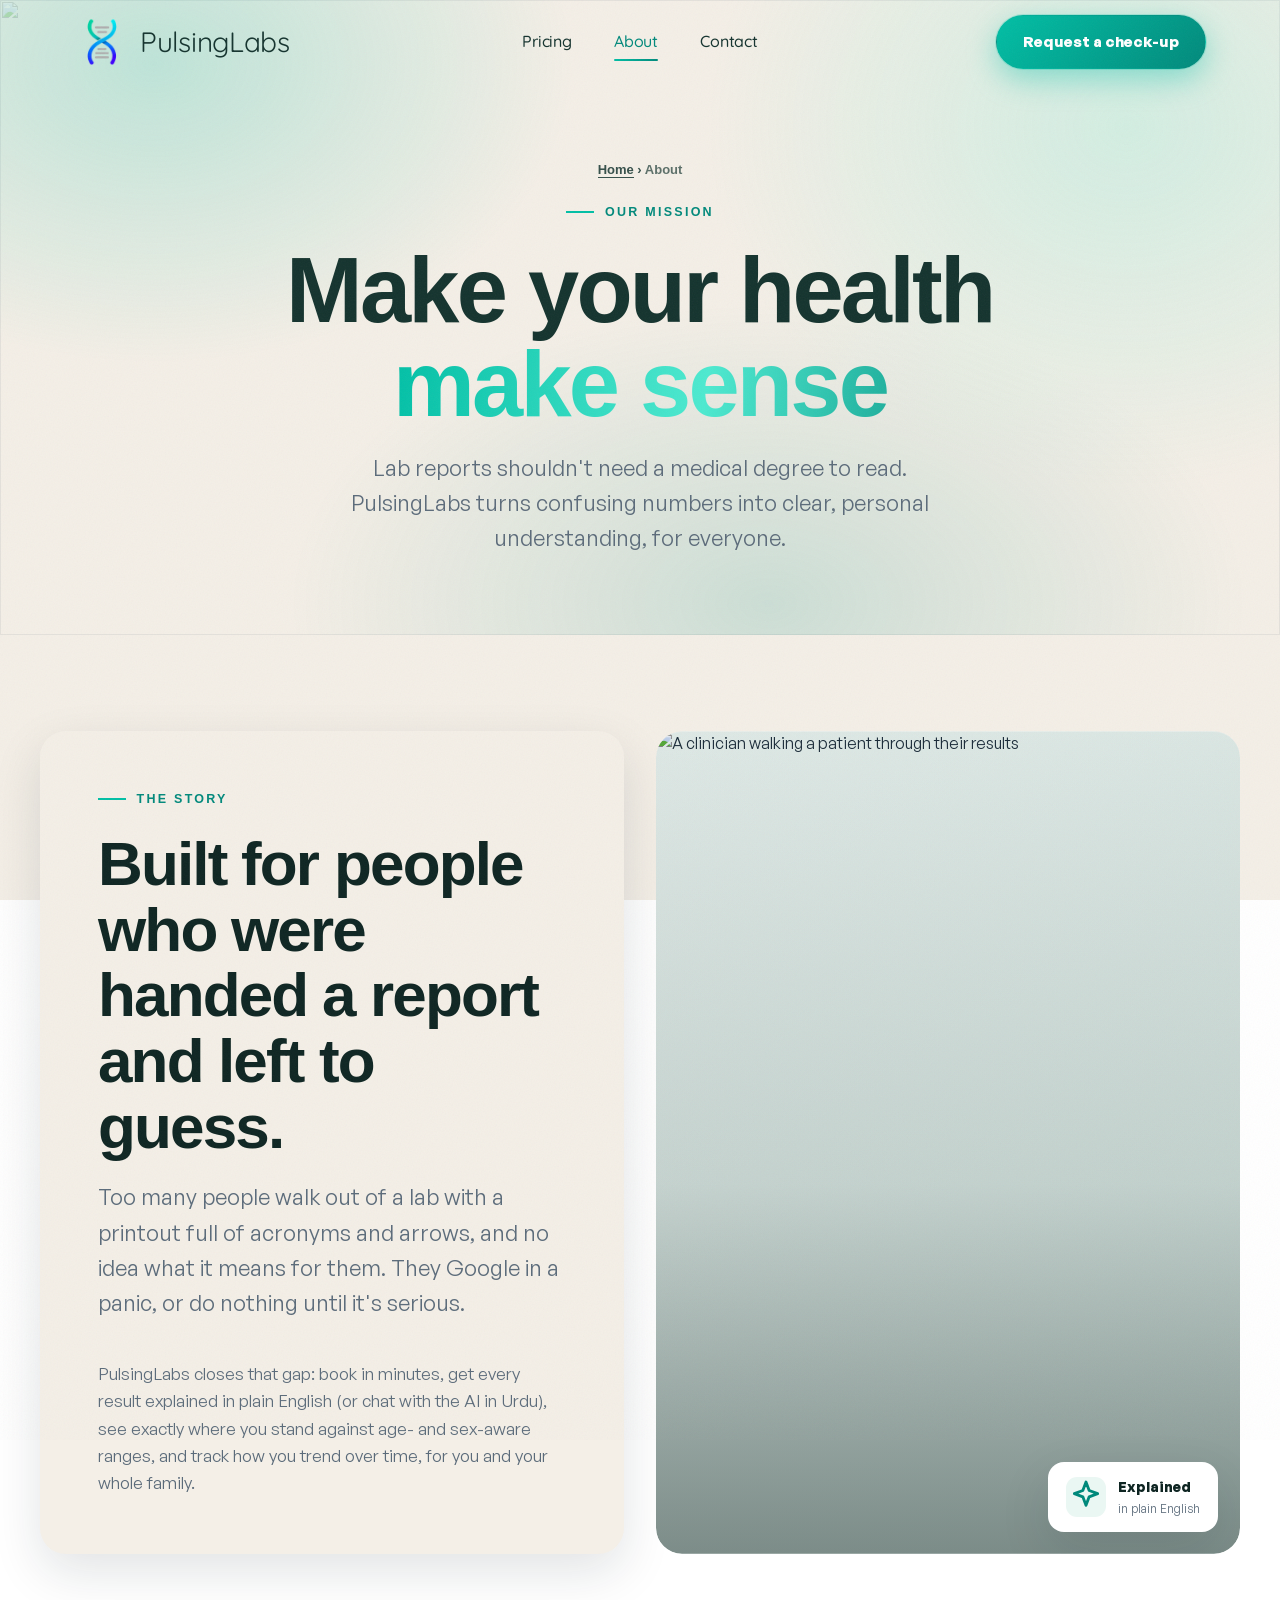
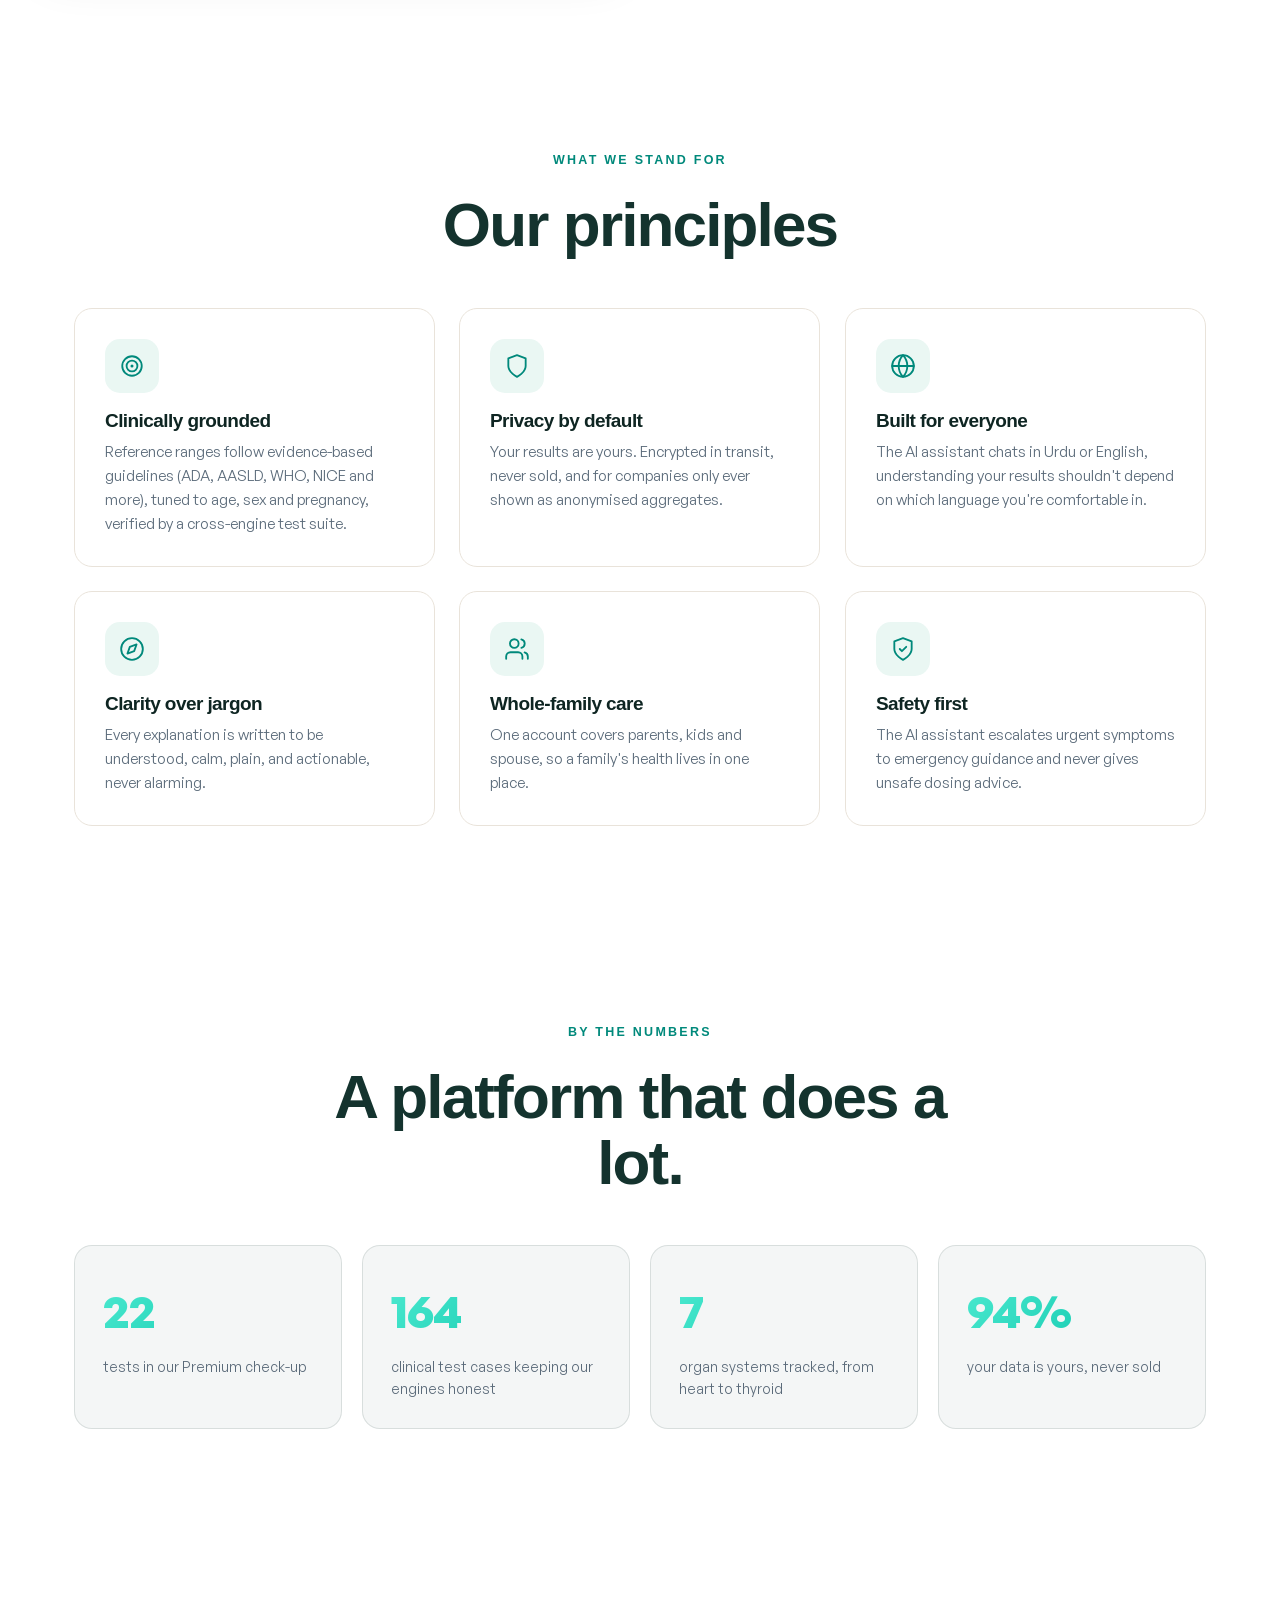
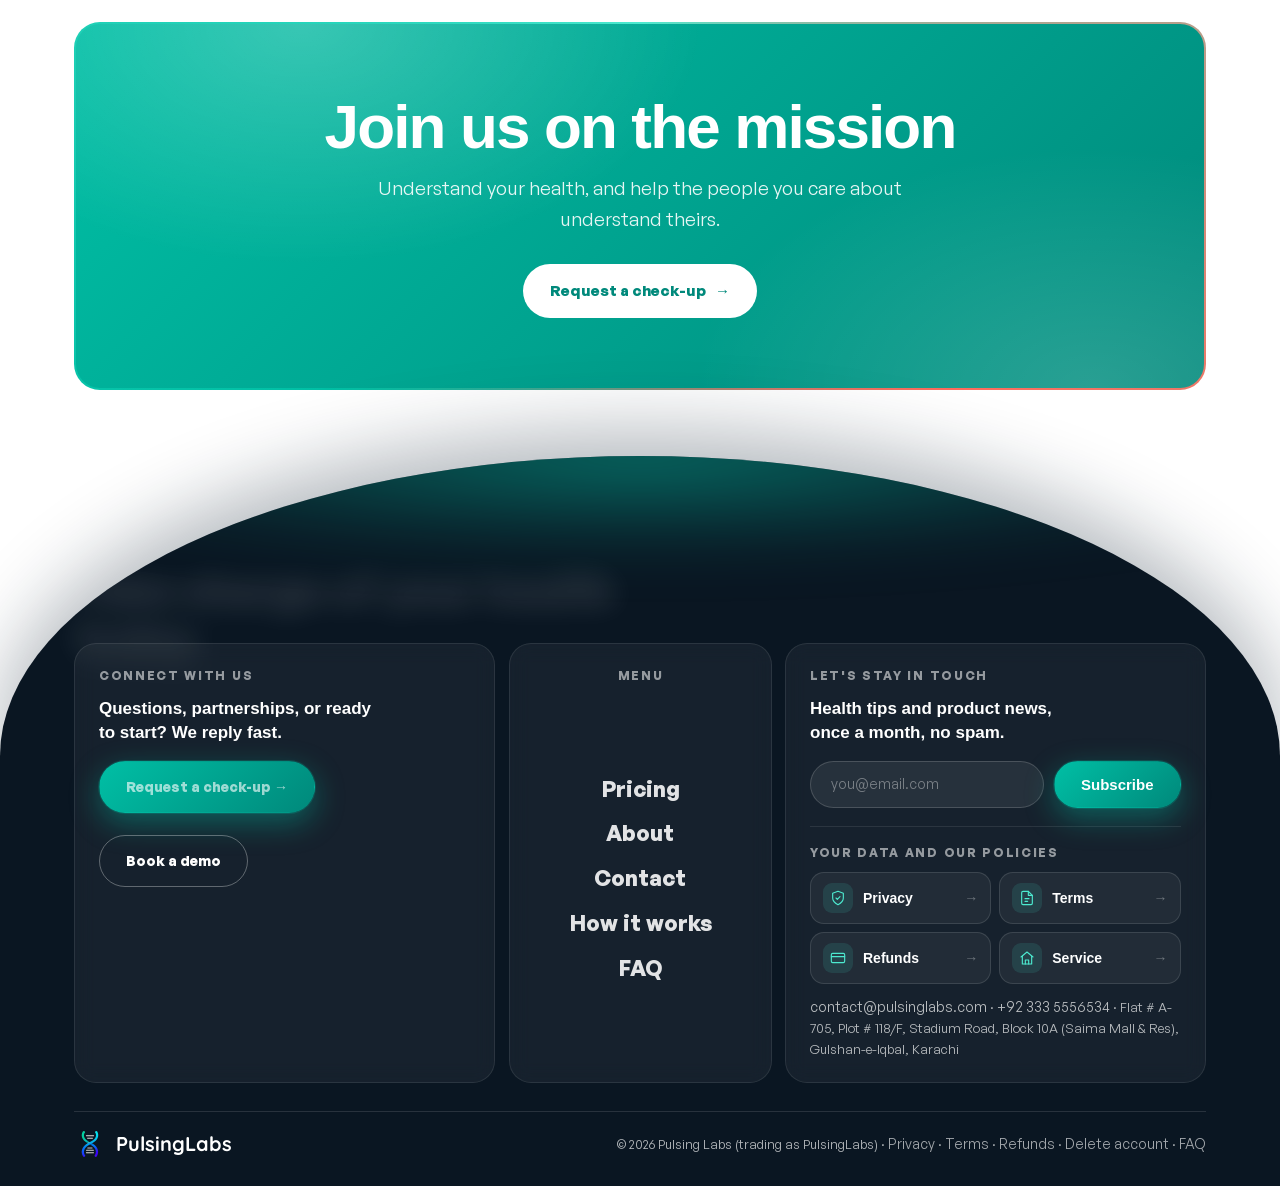
==== commit d1b58224: "site: S1 story with six scenes, faster first paint, self-hosted fonts - One pinned S1 section replac" ====
--- a/about.html
+++ b/about.html
@@ -1,4 +1,4 @@
-﻿<!DOCTYPE html>
+<!DOCTYPE html>
 <html lang="en">
 <head>
   <meta charset="UTF-8" />
@@ -20,16 +20,9 @@
   <meta name="twitter:title" content="About PulsingLabs | Home Blood Tests in Karachi" />
   <meta name="twitter:description" content="PulsingLabs exists to make lab results understandable for everyone, built in Pakistan, with clinical accuracy and privacy at its core." />
   <meta name="twitter:image" content="https://pulsinglabs.com/og-image.png" />
-  <link rel="preconnect" href="https://api.fontshare.com" crossorigin />
-  <link rel="preconnect" href="https://fonts.googleapis.com" />
-  <link rel="preconnect" href="https://fonts.gstatic.com" crossorigin />
-  <link rel="stylesheet" href="https://api.fontshare.com/v2/css?f[]=general-sans@400,500,600,700&display=swap" media="print" onload="this.media='all'" />
-  <link rel="stylesheet" href="https://fonts.googleapis.com/css2?family=Quicksand:wght@400;500;700&display=swap" media="print" onload="this.media='all'" />
-  <noscript>
-    <link rel="stylesheet" href="https://api.fontshare.com/v2/css?f[]=general-sans@400,500,600,700&display=swap" />
-    <link rel="stylesheet" href="https://fonts.googleapis.com/css2?family=Quicksand:wght@400;500;700&display=swap" />
-  </noscript>
-  <link rel="stylesheet" href="assets/style.css?v=150" />
+  <link rel="preload" href="assets/fonts/general-sans-600.woff2" as="font" type="font/woff2" crossorigin />
+  <link rel="preload" href="assets/fonts/general-sans-400.woff2" as="font" type="font/woff2" crossorigin />
+  <link rel="stylesheet" href="assets/style.css?v=171" />
   <link rel="icon" type="image/png" href="assets/img/favicon.png" />
   <script type="application/ld+json">{"@context":"https://schema.org","@graph":[{"@type":"BreadcrumbList","itemListElement":[{"@type":"ListItem","position":1,"name":"Home","item":"https://pulsinglabs.com/"},{"@type":"ListItem","position":2,"name":"About","item":"https://pulsinglabs.com/about"}]}]}</script>
 </head>
@@ -113,6 +106,6 @@
   </section>
 
   <div id="site-footer"><nav aria-label="Site pages"><p><a href="/">Home</a> · <a href="/pricing">Pricing</a> · <a href="/how-it-works">How it works</a> · <a href="/faq">FAQ</a> · <a href="/features">Features</a> · <a href="/business">For business</a> · <a href="/about">About</a> · <a href="/contact">Contact</a> · <a href="/how-it-works#service-policy">Service policy</a> · <a href="/refunds">Refund policy</a> · <a href="/privacy">Privacy policy</a> · <a href="/terms">Terms</a></p><p>PulsingLabs · Blood tests at home in Karachi · <a href="mailto:contact@pulsinglabs.com">contact@pulsinglabs.com</a></p></nav></div>
-  <script src="assets/app.js?v=128"></script>
+  <script src="assets/app.js?v=139"></script>
 </body>
 </html>
--- a/assets/style.css
+++ b/assets/style.css
@@ -2,6 +2,13 @@
    PulsingLabs · Marketing site design system
    Shared by every page. Modern, motion-rich, teal-branded.
    ===================================================================== */
+
+/* Self-hosted fonts (were Fontshare + Google CDNs, which cost ~1 s of extra connections). */
+@font-face { font-family: 'General Sans'; src: url('fonts/general-sans-400.woff2') format('woff2'); font-weight: 400; font-style: normal; font-display: swap; }
+@font-face { font-family: 'General Sans'; src: url('fonts/general-sans-500.woff2') format('woff2'); font-weight: 500; font-style: normal; font-display: swap; }
+@font-face { font-family: 'General Sans'; src: url('fonts/general-sans-600.woff2') format('woff2'); font-weight: 600; font-style: normal; font-display: swap; }
+@font-face { font-family: 'General Sans'; src: url('fonts/general-sans-700.woff2') format('woff2'); font-weight: 700; font-style: normal; font-display: swap; }
+@font-face { font-family: 'Quicksand'; src: url('fonts/quicksand-var-latin.woff2') format('woff2'); font-weight: 300 700; font-style: normal; font-display: swap; }
 
 :root {
   --teal: #00BFA5;
@@ -2213,27 +2220,6 @@
 /* tablet: no room for all three beside the copy */
 @media (max-width: 1100px) { .hf-chart { display: none; } }
 
-/* the check-up card, bottom-right (the "product" card of the references) */
-.hero-card {
-  position: absolute; z-index: 3; right: var(--hx); bottom: clamp(30px, 4.4vw, 64px);
-  display: flex; align-items: center; gap: 14px; width: 330px; padding: 12px 14px 12px 12px;
-  border-radius: 20px; color: #fff; text-decoration: none;
-  background: rgba(255,255,255,.07); border: 1px solid rgba(255,255,255,.16);
-  -webkit-backdrop-filter: blur(14px); backdrop-filter: blur(14px);
-  box-shadow: 0 18px 40px -18px rgba(0,0,0,.6);
-  transition: background .25s var(--ease), border-color .25s var(--ease);
-}
-.hero-card:hover { background: rgba(255,255,255,.11); border-color: rgba(77,234,208,.5); }
-.hc-mark { flex: none; width: 58px; height: 58px; border-radius: 14px; display: grid; place-items: center;
-  background: radial-gradient(circle at 30% 25%, rgba(77,234,208,.35), rgba(10,40,44,.9) 70%); border: 1px solid rgba(255,255,255,.12); }
-.hc-mark img { width: 34px; height: 34px; }
-.hc-body { flex: 1; min-width: 0; display: flex; flex-direction: column; gap: 2px; }
-.hc-body b { font-size: 15px; font-weight: 600; }
-.hc-body span { font-size: 12.5px; color: rgba(236,230,218,.66); }
-.hc-body em { font-style: normal; font-weight: 700; font-size: 15px; color: var(--teal-l); margin-top: 3px; }
-.hc-go { flex: none; width: 32px; height: 32px; border-radius: 50%; display: grid; place-items: center; background: rgba(255,255,255,.1); }
-/* not enough room beside the copy: the card goes */
-@media (max-width: 1100px) { .hero-card { display: none; } }
 
 @media (max-width: 760px) {
   /* Phone: three bands. Headline under the logo, the helix through the middle,
@@ -2245,8 +2231,7 @@
   .hero-head { order: 1; }
   .hero-panel .eyebrow { margin-bottom: 14px; }
   .hero-panel h1 { font-size: clamp(38px, 11vw, 50px); }
-  .hero-card { order: 2; position: relative; right: auto; bottom: auto; margin-top: auto; display: flex; width: 100%; }
-  .hero-foot { order: 3; max-width: none; }
+  .hero-foot { order: 3; max-width: none; margin-top: auto; }
   /* essentials only: the facts are on the card and in the marquee right below,
      the check-ups link is in the menu */
   .hero-foot .lead, .hero-stats, .hero-panel .btn-glass { display: none; }
@@ -2371,3 +2356,369 @@
 
 /* phones: no film grain (a screen-sized layer over everything, unseen at that size) */
 @media (hover: none) { #grain { display: none; } }
+
+/* =====================================================================
+   v3 homepage sections (2026-11-14): report untangled, one line, body
+   spotlight, 27%. Everything animates once, with transform / opacity /
+   stroke only (no layout work), and reduced motion shows the end state.
+   ===================================================================== */
+.v3-sec { padding: clamp(56px, 7vw, 96px) 0; }
+.v3-h { font-size: clamp(36px, 5vw, 64px); text-wrap: balance; }
+.v3-h.center, .center.v3-h { text-align: center; }
+.ut-k { font-size: 12px; letter-spacing: .18em; text-transform: uppercase; font-weight: 600; }
+
+/* --- Your report, untangled --- */
+.ut { position: relative; display: grid; grid-template-columns: 1fr 1fr; border-radius: 28px; overflow: hidden;
+  box-shadow: 0 40px 80px -40px rgba(13,31,45,.45); }
+.ut-l { background: #FBF8F3; padding: clamp(36px, 4.6vw, 64px); color: #14332E; }
+.ut-l h2 { color: #14332E; font-size: clamp(40px, 5.4vw, 76px); line-height: .98; letter-spacing: -.045em; }
+.ut-l h2 i, .ol-l h2 i { font-style: normal; opacity: .38; }
+.ut-lab { margin-top: clamp(28px, 3.4vw, 44px); background: #fff; border-radius: 8px; padding: 22px 22px 20px;
+  box-shadow: 0 24px 44px -26px rgba(20,51,46,.35); font-family: 'Courier New', ui-monospace, monospace; color: #2b2f33; }
+.ut-lab .ut-k { font-family: inherit; color: #8a8f94; font-weight: 700; font-size: 11px; }
+.ut-lr { display: flex; justify-content: space-between; gap: 12px; margin-top: 16px; font-size: 17px; }
+.ut-lr b { color: #c0392b; display: inline-block; min-width: 2.4em; }
+.ut-ref { text-align: right; font-size: 12px; color: #9a9fa3; margin-top: 2px; }
+.ut-r { background: #0E151B; padding: clamp(36px, 4.6vw, 64px); color: #ECE6DA; display: flex; flex-direction: column; justify-content: center; gap: 30px; }
+.ut-r > .ut-k { color: #4DEAD0; }
+.ut-top, .ut-bot { display: flex; justify-content: space-between; align-items: baseline; gap: 12px; }
+.ut-top span:first-child { font-size: 18px; font-weight: 500; }
+.ut-top b { font-size: 28px; font-weight: 600; letter-spacing: -.02em; color: #F6F1E8; }
+.ut-top span:last-child { color: #8D99A3; font-size: 14px; }
+.ut-bar { position: relative; display: flex; gap: 3px; height: 8px; margin: 12px 0 10px; }
+.ut-bar i { display: block; height: 100%; border-radius: 4px; }
+.z-g { background: #34D399; } .z-a { background: #FBBF24; } .z-r { background: #F87171; opacity: .55; }
+.ut-mk { position: absolute; left: 0; top: 0; width: 100%; height: 100%; transform: translateX(0); transition: transform 1.1s var(--ease) .25s; }
+.ut-mk em { position: absolute; left: -11px; top: -7px; width: 22px; height: 22px; border-radius: 50%; background: #0E151B; border: 2.5px solid #F6F1E8; }
+.ut.in .ut-mk { transform: translateX(calc(var(--p) * 1%)); }
+.ut-row:nth-child(3) .ut-mk { transition-delay: .4s; } .ut-row:nth-child(4) .ut-mk { transition-delay: .55s; }
+.ut-bot { font-size: 13.5px; color: #8D99A3; }
+.w-a { color: #FBBF24; font-weight: 600; } .w-g { color: #34D399; font-weight: 600; }
+.ut-cap { font-size: 11px; letter-spacing: .08em; color: rgba(236,230,218,.4); margin-top: -8px; }
+.ut-arrow { position: absolute; left: 50%; top: 50%; width: 84px; height: 84px; margin: -42px 0 0 -42px; z-index: 2; border-radius: 50%;
+  display: grid; place-items: center; color: #062622; background: linear-gradient(135deg, #00BFA5, #00C2FF);
+  box-shadow: 0 0 0 9px rgba(0,191,165,.16), 0 16px 34px rgba(0,0,0,.35); }
+.ut-arrow svg { transform: rotate(-90deg); }
+@media (max-width: 860px) {
+  .ut { grid-template-columns: 1fr; border-radius: 24px; }
+  .ut-l { padding: 32px 22px 56px; } .ut-r { padding: 56px 22px 30px; gap: 26px; }
+  .ut-lr { font-size: 15px; }
+  .ut-arrow { position: relative; left: auto; top: auto; width: 72px; height: 72px; margin: -36px auto; }
+  .ut-arrow svg { transform: none; }
+}
+
+/* --- Results card, centred --- */
+.v3-res .v3-res-card { max-width: 720px; margin: clamp(28px, 3.4vw, 44px) auto 0; }
+.v3-res .media.rc-media { min-height: 0; height: auto; }
+
+/* --- Your health, in one line --- */
+.ol { display: grid; grid-template-columns: .9fr 1.1fr; align-items: center; gap: 24px; border-radius: 28px; padding: clamp(36px, 4.6vw, 64px);
+  background: radial-gradient(70% 90% at 70% 50%, #123a34 0%, #0B201D 55%, #071311 100%); color: #ECE6DA; box-shadow: 0 40px 80px -40px rgba(13,31,45,.45); }
+.ol-l h2 { color: #ECE6DA; font-size: clamp(40px, 5.4vw, 78px); line-height: .98; letter-spacing: -.045em; }
+.ol-l .ut-k { color: rgba(236,230,218,.55); margin-top: 28px; }
+.ol-pill { display: inline-flex; align-items: center; gap: 8px; margin-top: 12px; padding: 9px 15px; border-radius: 99px; background: rgba(52,211,153,.14); color: #34D399; font-size: 15px; font-weight: 600; }
+.ol-pill::before { content: ""; width: 8px; height: 8px; border-radius: 50%; background: #34D399; }
+.ol-chart { position: relative; aspect-ratio: 640 / 420; }
+.ol-chart svg { position: absolute; inset: 0; width: 100%; height: 100%; overflow: visible; }
+.ol-band { fill: rgba(52,211,153,.07); }
+.ol-dash { stroke: rgba(52,211,153,.35); stroke-dasharray: 3 6; vector-effect: non-scaling-stroke; }
+.ol-axis { stroke: rgba(236,230,218,.12); vector-effect: non-scaling-stroke; }
+.ol-fill { fill: url(#olf); opacity: 0; transition: opacity 1s ease .9s; }
+.ol-line { fill: none; stroke: url(#olg); stroke-width: 5; stroke-linecap: round; vector-effect: non-scaling-stroke;
+  filter: drop-shadow(0 0 6px rgba(0,221,176,.55)); }
+.ol-chart svg { clip-path: inset(-20% 100% -20% -5%); transition: clip-path 1.6s var(--ease) .2s; }
+.ol.in .ol-chart svg { clip-path: inset(-20% -5% -20% -5%); } .ol.in .ol-fill { opacity: 1; }
+.ol-hz { position: absolute; left: 4%; top: 12%; font-size: 12px; font-weight: 600; color: #34D399; }
+.ol-pt { position: absolute; transform: translate(-50%, -50%); }
+.ol-pt i { display: block; width: 12px; height: 12px; border-radius: 50%; background: #ECE6DA; transform: scale(0); transition: transform .45s var(--ease) calc(.5s + var(--d) * .5s); }
+.ol-pt b { position: absolute; left: 50%; bottom: 22px; transform: translateX(-50%); font-size: 18px; font-weight: 600; color: #AEB8BF; letter-spacing: -.02em;
+  opacity: 0; transition: opacity .5s ease calc(.6s + var(--d) * .5s); }
+.ol-pt.last i { width: 18px; height: 18px; background: #00C2FF; box-shadow: 0 0 0 10px rgba(0,194,255,.14), 0 0 0 22px rgba(0,194,255,.06); }
+.ol-pt.last b { font-size: clamp(28px, 2.6vw, 40px); color: #F6F1E8; bottom: 30px; }
+.ol.in .ol-pt i { transform: scale(1); } .ol.in .ol-pt b { opacity: 1; }
+.ol-date { position: absolute; top: 93%; transform: translateX(-50%); font-size: 13px; color: rgba(236,230,218,.55); white-space: nowrap; }
+@media (max-width: 860px) {
+  .ol { grid-template-columns: 1fr; padding: 32px 22px 40px; border-radius: 24px; gap: 40px; }
+  .ol-chart { margin-top: 20px; }
+  .ol-pt b { font-size: 15px; } .ol-date { font-size: 12px; }
+}
+
+/* --- Your results, on your body --- */
+.v3-body .v3-stage { max-width: 760px; height: 620px; margin: clamp(20px, 3vw, 36px) auto 0; }
+.v3-body .body3d-stage model-viewer { position: absolute; left: 26%; width: 48%; top: 0; height: 100%; }
+.v3-lines { position: absolute; inset: 0; width: 100%; height: 100%; z-index: 2; pointer-events: none; overflow: visible; }
+.v3-lines path { fill: none; stroke: rgba(236,230,218,.45); stroke-width: 1.2; vector-effect: non-scaling-stroke;
+  opacity: 0; transition: opacity .8s ease .5s; }
+.v3-stage.in .v3-lines path { opacity: 1; }
+.v3-org { position: absolute; z-index: 3; width: 10px; height: 10px; margin: -5px 0 0 -5px; border-radius: 50%; background: #37E0A7;
+  box-shadow: 0 0 0 6px rgba(55,224,167,.18), 0 0 12px rgba(55,224,167,.8); opacity: 0; transition: opacity .4s ease 1s; }
+.v3-org.warn { background: #FFB454; box-shadow: 0 0 0 6px rgba(255,180,84,.2), 0 0 12px rgba(255,180,84,.8); }
+.v3-stage.in .v3-org { opacity: 1; }
+.v3-chip { position: absolute; z-index: 3; display: flex; align-items: center; gap: 10px; width: 26%; height: 44px; margin-top: -22px; padding: 0 16px 0 14px;
+  border-radius: 999px; font-size: 16px; font-weight: 500; color: var(--on-dark); background: rgba(255,255,255,.07); border: 1px solid rgba(255,255,255,.14); }
+.v3-chip.l { left: 0; } .v3-chip.r { right: 0; }
+.v3-chip b { margin-left: auto; font-weight: 600; font-size: 18px; }
+.v3-chip .dot { width: 9px; height: 9px; border-radius: 50%; flex: none; }
+.v3-chip .dot.ok { background: #37E0A7; box-shadow: 0 0 10px rgba(55,224,167,.85); }
+.v3-chip .dot.warn { background: #FFB454; box-shadow: 0 0 10px rgba(255,180,84,.85); }
+.v3-cap { font-size: 12px; letter-spacing: .06em; color: rgba(236,230,218,.45); margin-top: 14px; }
+@media (max-width: 860px) {
+  .v3-body .v3-stage { height: 520px; }
+  .v3-body .body3d-stage model-viewer { left: 22%; width: 56%; }
+  .v3-chip { width: 30%; height: 34px; margin-top: -17px; font-size: 12.5px; gap: 6px; padding: 0 10px 0 9px; }
+  .v3-chip b { font-size: 13.5px; } .v3-chip .dot { width: 7px; height: 7px; }
+}
+
+/* --- 27%, one number over the iceberg --- */
+.why { position: relative; border-radius: 28px; overflow: hidden; min-height: clamp(460px, 46vw, 640px); display: flex; align-items: center; background: #0b1418; }
+.why-img { position: absolute; inset: 0; width: 100%; height: 100%; object-fit: cover; filter: saturate(.8) brightness(.8); }
+.why::after { content: ""; position: absolute; inset: 0; background: linear-gradient(90deg, rgba(6,16,20,.88) 0%, rgba(6,16,20,.4) 55%, rgba(6,16,20,.05) 85%); }
+.why-in { position: relative; z-index: 1; padding: clamp(32px, 5vw, 80px); max-width: 720px; color: #F6F1E8; }
+.why-n { font-size: clamp(120px, 17vw, 260px); font-weight: 600; letter-spacing: -.06em; line-height: .9; font-variant-numeric: tabular-nums; }
+.why-n small { font-size: .5em; color: #4DEAD0; letter-spacing: -.02em; }
+.why-l { font-size: clamp(22px, 2.4vw, 34px); font-weight: 500; line-height: 1.25; margin-top: 18px; color: #ECE6DA; max-width: 22ch; }
+.why-src { display: inline-block; margin-top: 22px; font-size: 14px; color: rgba(236,230,218,.6); text-decoration: underline; text-underline-offset: 3px; }
+@media (max-width: 860px) {
+  .why { border-radius: 24px; align-items: flex-end; }
+  .why::after { background: linear-gradient(0deg, rgba(6,16,20,.92) 0%, rgba(6,16,20,.5) 60%, rgba(6,16,20,.1) 100%); }
+  .why-in { padding: 28px 22px 34px; }
+}
+
+@media (prefers-reduced-motion: reduce) {
+  .ut-mk, .ol-chart svg, .ol-fill, .ol-pt i, .ol-pt b, .v3-lines path, .v3-org { transition: none !important; }
+}
+
+/* R2a dials (owner pick V4): three half-dials; the marker swings to the value once. */
+.dials { display: grid; grid-template-columns: repeat(3, 1fr); gap: 14px; text-align: center; }
+.dl svg { width: 100%; max-width: 150px; display: block; margin: 0 auto; overflow: visible; }
+.dl-tr { fill: none; stroke: rgba(236,230,218,.12); stroke-width: 6; stroke-linecap: round; }
+.dl-ok { fill: none; stroke: #34D399; stroke-width: 6; stroke-linecap: round; }
+.dl-mk { transform-origin: 70px 70px; transform: rotate(0deg); transition: transform 1.2s var(--ease) calc(.2s + var(--d) * .15s); }
+.dl-mk circle { fill: #0E151B; stroke-width: 3; }
+.dl:has(.w-a) .dl-mk circle { stroke: #FBBF24; } .dl:has(.w-g) .dl-mk circle { stroke: #34D399; }
+.ut.in .dl-mk { transform: rotate(var(--a)); }
+.dl b { display: block; margin-top: -26px; font-size: clamp(26px, 2.6vw, 34px); font-weight: 600; letter-spacing: -.03em; color: #F6F1E8; }
+.dl b small { font-size: 12px; font-weight: 500; color: #8D99A3; letter-spacing: 0; }
+.dl span { display: block; font-size: 13px; margin-top: 6px; }
+.dl .dl-n { color: #ECE6DA; font-size: 14.5px; margin-top: 10px; }
+.dl .dl-h { color: #8D99A3; font-size: 12px; margin-top: 4px; }
+@media (max-width: 860px) { .dials { gap: 6px; } .dl b { margin-top: -20px; font-size: 24px; } .dl .dl-n { font-size: 12.5px; } .dl span { font-size: 11.5px; } .dl .dl-h { font-size: 10.5px; } }
+@media (prefers-reduced-motion: reduce) { .dl-mk { transition: none !important; } }
+
+/* =====================================================================
+   v3 panels: Karachi map, one sample, look closer, results as art.
+   Static pictures; the only motion is a one-time fade/rise. */
+.pn { position: relative; display: grid; grid-template-columns: .9fr 1.1fr; align-items: center; gap: 24px; border-radius: 28px; overflow: hidden;
+  min-height: clamp(420px, 42vw, 560px); padding: clamp(32px, 4.6vw, 64px); box-shadow: 0 40px 80px -40px rgba(13,31,45,.45); }
+.pn-t { position: relative; z-index: 2; }
+.pn-t h2 { font-size: clamp(40px, 5.4vw, 78px); line-height: .98; letter-spacing: -.045em; }
+.pn-t h2 i { font-style: normal; opacity: .38; }
+.pn-t p { margin-top: 22px; font-size: clamp(17px, 1.5vw, 22px); font-weight: 500; }
+@media (max-width: 860px) { .pn { grid-template-columns: 1fr; padding: 30px 22px 0; border-radius: 24px; gap: 12px; align-items: start; } .pn-t p { margin-top: 14px; } }
+
+/* Karachi */
+.pn-kr { background: radial-gradient(80% 90% at 60% 30%, #0f2333 0%, #0A1622 60%, #070f17 100%); color: #ECE6DA; }
+.pn-kr h2 { color: #ECE6DA; } .pn-kr p { color: rgba(236,230,218,.62); }
+.kr-map { position: absolute; right: 0; top: 0; width: 66%; height: 100%; display: block; -webkit-mask-image: linear-gradient(90deg, transparent 0, #000 22%); mask-image: linear-gradient(90deg, transparent 0, #000 22%); }
+.kr-roads path { fill: none; stroke: rgba(160,200,220,.09); stroke-width: 1.2; } .kr-roads .kr-m { stroke-width: 2.5; }
+.kr-sea { fill: #06121c; stroke: rgba(77,234,208,.35); stroke-width: 1.5; }
+.kr-h { fill: #4DEAD0; opacity: .75; } .kr-g { fill: #4DEAD0; opacity: .12; }
+.kr-rg, .kr-rg2 { fill: none; stroke: #4DEAD0; stroke-opacity: .45; } .kr-rg2 { stroke-opacity: .18; }
+.kr-route path { fill: none; stroke: #F5B342; stroke-width: 3; stroke-dasharray: 2 10; stroke-linecap: round; }
+.kr-lab { fill: #F5B342; } .kr-van { fill: #fff; }
+.kr-tx { font: 600 12px 'General Sans', sans-serif; letter-spacing: .18em; fill: rgba(200,225,235,.55); } .kr-tl { fill: #F5B342; }
+.kr-route, .kr-tx { opacity: 0; transition: opacity .9s ease .5s; } .pn-kr.in .kr-route, .pn-kr.in .kr-tx { opacity: 1; }
+@media (max-width: 860px) { .pn-kr { padding-bottom: 0; min-height: 600px; } .kr-map { width: 100%; height: 62%; top: auto; bottom: 0; -webkit-mask-image: linear-gradient(180deg, transparent 0, #000 22%); mask-image: linear-gradient(180deg, transparent 0, #000 22%); } }
+
+/* One sample */
+.pn-tb { background: radial-gradient(60% 70% at 64% 46%, #EEF2EE 0%, #DCE5DF 55%, #CBD8D1 100%); color: #14332E; }
+.pn-tb h2 { color: #14332E; } .pn-tb p { color: #4C5D58; }
+.tb-stage { position: relative; align-self: stretch; min-height: 380px; }
+.pn-tb::after { content: ""; position: absolute; left: 0; right: 0; bottom: 0; height: 22%; background: linear-gradient(180deg, #C4D2CA, #BACAC1); z-index: 0; }
+.pn-tb .tb-stage, .pn-tb .pn-t { z-index: 1; }
+.tb-shadow { position: absolute; left: 50%; bottom: 8px; width: 260px; height: 36px; margin-left: -110px; border-radius: 50%; background: radial-gradient(closest-side, rgba(30,60,52,.35), rgba(30,60,52,0)); }
+.tb-tube { position: absolute; left: 50%; bottom: 24px; width: 96px; height: 420px; margin-left: -48px; opacity: 0; transform: translateY(20px); transition: opacity .8s ease .15s, transform .9s var(--ease) .15s; }
+.pn-tb.in .tb-tube { opacity: 1; transform: none; }
+.tb-cap { position: absolute; left: 0; top: 0; width: 96px; height: 84px; border-radius: 13px 13px 5px 5px; background: linear-gradient(90deg, #00897B, #00BFA5 45%, #4DEAD0 60%, #00897B); }
+.tb-cap i { position: absolute; left: 6px; right: 6px; height: 3px; border-radius: 2px; background: rgba(0,0,0,.12); } .tb-cap i:nth-child(1){top:16px} .tb-cap i:nth-child(2){top:32px} .tb-cap i:nth-child(3){top:48px} .tb-cap i:nth-child(4){top:64px}
+.tb-glass { position: absolute; left: 7px; top: 80px; width: 82px; height: 340px; border-radius: 4px 4px 41px 41px; overflow: hidden;
+  background: linear-gradient(90deg, rgba(255,255,255,.55), rgba(255,255,255,.18) 30%, rgba(255,255,255,.08) 60%, rgba(255,255,255,.45)); box-shadow: inset 0 0 0 1.5px rgba(255,255,255,.7), 0 18px 34px -10px rgba(20,51,46,.25); }
+.tb-blood { position: absolute; left: 0; right: 0; bottom: 0; height: 62%; border-radius: 0 0 41px 41px; background: linear-gradient(90deg, #5e1420, #8e2433 40%, #a8394a 55%, #6a1823); }
+.tb-shine { position: absolute; left: 9px; width: 15px; top: 9px; bottom: 28px; border-radius: 8px; background: linear-gradient(90deg, rgba(255,255,255,.65), rgba(255,255,255,0)); }
+.tb-label { position: absolute; left: 0; right: 0; top: 36px; height: 108px; background: #FBFBF8; display: flex; flex-direction: column; align-items: center; justify-content: center; gap: 6px; }
+.tb-label b { font-size: 12px; color: #14332E; letter-spacing: .04em; }
+.tb-label span { width: 54px; height: 26px; background: repeating-linear-gradient(90deg, #14332E 0 2px, transparent 2px 4px, #14332E 4px 5px, transparent 5px 8px); }
+.tb-door { position: absolute; right: 4%; bottom: 24px; width: 112px; height: 112px; border-radius: 50%; overflow: hidden; background: #EFE5D3; box-shadow: 0 0 0 2px rgba(255,255,255,.95), 0 20px 40px rgba(0,0,0,.2); }
+.tb-door svg { display: block; height: 78%; width: 100%; } .tb-door em { position: absolute; left: 0; right: 0; bottom: 9px; padding-top: 4px; background: #EFE5D3; text-align: center; font: 600 9.5px/1.2 'General Sans', sans-serif; font-style: normal; color: #14332E; }
+@media (max-width: 860px) { .pn-tb { padding-bottom: 0; } .tb-stage { min-height: 470px; margin: 0 -22px; } .tb-tube { height: 400px; } .tb-glass { height: 320px; } .tb-door { right: 6%; width: 96px; height: 96px; } .tb-door em { font-size: 8.5px; bottom: 7px; } }
+
+/* Look closer */
+.pn-lk { background: radial-gradient(70% 80% at 60% 45%, #FBF4F0 0%, #F5E9E3 60%, #EEDDD5 100%); color: #3B2421; }
+.pn-lk h2 { color: #3B2421; } .pn-lk p { color: #7A5C56; }
+.lk-svg { position: absolute; right: 0; top: 0; width: 62%; height: 100%; z-index: 1; }
+.lk-chip { position: absolute; z-index: 2; right: 10%; bottom: 14%; display: inline-flex; align-items: center; gap: 10px; padding: 12px 20px 12px 16px; border-radius: 99px;
+  background: rgba(255,255,255,.92); box-shadow: 0 14px 30px rgba(120,60,50,.15); font-size: 17px; font-weight: 500; color: #14332E; }
+.lk-chip i { width: 11px; height: 11px; border-radius: 50%; background: #34D399; } .lk-chip small { font-size: 11px; color: #9a7f78; margin-left: 4px; }
+.pn-lk .lk-svg { opacity: 0; transition: opacity 1s ease .1s; } .pn-lk.in .lk-svg { opacity: 1; }
+@media (max-width: 860px) { .pn-lk { min-height: 640px; } .lk-svg { width: 100%; height: 62%; top: auto; bottom: 0; } .lk-chip { right: auto; left: 22px; bottom: 26px; font-size: 14px; padding: 10px 16px 10px 12px; } }
+
+/* Results as art */
+.pn-ar { background: radial-gradient(60% 80% at 72% 50%, #0f2a27 0%, #08110f 60%, #050a09 100%); color: #ECE6DA; }
+.pn-ar h2 { color: #ECE6DA; } .pn-ar p { color: rgba(236,230,218,.62); }
+.ar-row { display: flex; gap: 14px; margin-top: 34px; }
+.ar-th { width: 56px; height: 56px; border-radius: 50%; background: #060c0b; overflow: hidden; box-shadow: 0 0 0 1px rgba(255,255,255,.14); } .ar-th.on { box-shadow: 0 0 0 2px #00BFA5; }
+.ar-th canvas { width: 100%; height: 100%; display: block; }
+.ar-note { display: block; margin-top: 22px; font-size: 12px; letter-spacing: .06em; color: rgba(236,230,218,.4); }
+.ar-main { position: relative; justify-self: center; width: min(100%, 520px); aspect-ratio: 1; }
+.ar-main canvas { width: 100%; height: 100%; display: block; opacity: 0; transform: scale(.96); transition: opacity 1.2s ease, transform 1.4s var(--ease); }
+.pn-ar.in .ar-main canvas { opacity: 1; transform: none; }
+@media (max-width: 860px) { .pn-ar { padding-bottom: 36px; } .ar-main { width: 88%; } .ar-th { width: 46px; height: 46px; } }
+@media (prefers-reduced-motion: reduce) { .kr-route, .kr-tx, .tb-tube, .pn-lk .lk-svg, .ar-main canvas { transition: none !important; opacity: 1 !important; transform: none !important; } }
+
+/* Skip layout and paint of below-the-fold sections until they are near the viewport
+   (first paint on a slow phone was spent laying out the whole 13,000 px page).
+   contain-intrinsic-size is close to each section's real height so the scroll bar does not jump. */
+.v3-sec, .v3-body, .ai-show { content-visibility: auto; contain-intrinsic-size: auto 760px; }
+.v3-body { contain-intrinsic-size: auto 900px; } .ai-show { contain-intrinsic-size: auto 1200px; }
+@media (max-width: 860px) { .v3-sec { contain-intrinsic-size: auto 720px; } .v3-body { contain-intrinsic-size: auto 860px; } .ai-show { contain-intrinsic-size: auto 940px; } }
+body > section.s-cream, #how { content-visibility: auto; contain-intrinsic-size: auto 820px; }
+#how { contain-intrinsic-size: auto 2400px; }
+@media (max-width: 860px) { body > section.s-cream { contain-intrinsic-size: auto 1380px; } #how { contain-intrinsic-size: auto 2900px; } }
+.v3-sec:has(.pn) { contain-intrinsic-size: auto 620px; } .v3-sec:has(.ut) { contain-intrinsic-size: auto 800px; } .v3-sec:has(.why) { contain-intrinsic-size: auto 840px; } .v3-sec:has(.ol) { contain-intrinsic-size: auto 700px; } .v3-res { contain-intrinsic-size: auto 880px; }
+@media (max-width: 860px) { .v3-sec:has(.pn-kr), .v3-sec:has(.pn-lk) { contain-intrinsic-size: auto 690px; } .v3-sec:has(.pn-tb) { contain-intrinsic-size: auto 740px; } .v3-sec:has(.pn-ar) { contain-intrinsic-size: auto 720px; } .v3-sec:has(.ut) { contain-intrinsic-size: auto 920px; } .v3-sec:has(.why) { contain-intrinsic-size: auto 620px; } .v3-sec:has(.ol) { contain-intrinsic-size: auto 640px; } .v3-res { contain-intrinsic-size: auto 790px; } }
+
+/* =====================================================================
+   S1 framed portrait story. The section is 4 screens tall; .pp-pin sticks
+   while the scenes change. JS (bindPeople) only sets clip-path, transform
+   and opacity, once per frame, and only while the section is on screen. */
+.pp { position: relative; height: 420vh; }
+.pp-sr { position: absolute; width: 1px; height: 1px; overflow: hidden; clip-path: inset(50%); white-space: nowrap; }
+.pp-pin { position: sticky; top: 0; height: 100vh; height: 100svh; display: flex; align-items: center; overflow: hidden; }
+.pp-grid { display: grid; width: 100%; grid-template-columns: 1fr 1fr; grid-template-areas: "n c" "i c"; column-gap: clamp(32px, 5vw, 80px); align-items: center; }
+.pp-names { grid-area: n; position: relative; align-self: end; height: clamp(170px, 15vw, 230px); }
+.pp-name { position: absolute; left: 0; top: 0; opacity: 0; will-change: transform, opacity; }
+.pp-name.on { opacity: 1; }
+.pp-n { font-size: clamp(64px, 8.6vw, 128px); font-weight: 600; letter-spacing: -.045em; line-height: 1; color: rgb(var(--pg-fg)); white-space: nowrap; }
+.pp-n i { font-style: normal; opacity: .3; }
+.pp-line { margin-top: 18px; font-size: clamp(17px, 1.6vw, 22px); font-weight: 500; color: rgb(var(--pg-muted)); }
+.pp-idx { grid-area: i; align-self: start; display: flex; gap: 18px; margin-top: clamp(28px, 4vw, 56px); }
+.pp-idx span { width: 58px; height: 58px; border-radius: 50%; background-repeat: no-repeat; opacity: .45; transition: opacity .3s ease, transform .3s ease, box-shadow .3s ease; box-shadow: 0 8px 20px rgba(20,51,46,.16); }
+.pp-idx span.on { opacity: 1; transform: scale(1.12); box-shadow: 0 0 0 3px #00BFA5, 0 0 0 7px rgba(0,191,165,.18), 0 8px 20px rgba(20,51,46,.18); }
+.pp-card { grid-area: c; position: relative; justify-self: end; width: min(100%, 620px); aspect-ratio: 620 / 690; max-height: 80vh; border-radius: 40px; overflow: hidden; background: #e9e2d6;
+  box-shadow: 0 50px 90px -30px rgba(20,51,46,.38), 0 0 0 1px rgba(20,51,46,.06); }
+.pp-ph { position: absolute; inset: 0; }
+.pp-ph img { width: 100%; height: 100%; object-fit: cover; display: block; filter: saturate(.88) contrast(1.04) brightness(1.02); }
+.pp-ph::after { content: ""; position: absolute; inset: 0; background: rgba(0,128,118,.22); mix-blend-mode: soft-light; }
+.pp-th { position: absolute; left: 0; top: 0; border-radius: 50%; background-repeat: no-repeat; opacity: 0; pointer-events: none; filter: saturate(.88) contrast(1.04); }
+.pp-ring { position: absolute; left: 0; top: 0; border-radius: 50%; pointer-events: none; box-shadow: 0 0 0 2px rgba(255,255,255,.95), 0 16px 40px rgba(0,0,0,.28); }
+@media (max-width: 860px) {
+  .pp-pin { align-items: flex-start; }
+  .pp-grid { grid-template-columns: 1fr; grid-template-areas: "n" "c" "i"; row-gap: 14px; padding-top: 84px; }
+  .pp-names { height: 104px; align-self: start; }
+  .pp-n { font-size: 54px; } .pp-line { margin-top: 10px; font-size: 15px; }
+  .pp-card { justify-self: center; width: 100%; max-height: calc(100svh - 300px); aspect-ratio: 346 / 520; border-radius: 28px; }
+  .pp-idx { justify-content: center; gap: 14px; margin-top: 4px; } .pp-idx span { width: 40px; height: 40px; }
+}
+/* No motion: no pinning, just the first portrait. */
+.pp.pp-static { height: auto; } .pp.pp-static .pp-pin { position: relative; height: auto; padding: 96px 0; }
+.pp.pp-static .pp-ring, .pp.pp-static .pp-th { display: none; }
+
+/* F4 family helix */
+.pn-fh { background: radial-gradient(70% 80% at 65% 50%, #103430 0%, #0B201D 55%, #071311 100%); color: #ECE6DA; }
+.pn-fh h2 { color: #ECE6DA; } .pn-fh p { color: rgba(236,230,218,.62); }
+.fh-facts { list-style: none; margin-top: 26px; display: grid; gap: 10px; }
+.fh-facts li { display: flex; gap: 12px; align-items: center; font-size: 16px; color: #ECE6DA; }
+.fh-facts li::before { content: ""; width: 7px; height: 7px; border-radius: 50%; background: #4DEAD0; flex: none; }
+.fh-chip { display: inline-block; margin-top: 26px; padding: 10px 18px; border-radius: 99px; font-size: 14px; font-weight: 600; color: #FBBF24; background: rgba(251,191,36,.12); border: 1px solid rgba(251,191,36,.5); }
+.fh-svg { width: 100%; max-height: 560px; justify-self: center; overflow: visible; }
+.fh-r line { stroke: rgba(236,230,218,.16); stroke-width: 1.5; } .fh-r.low line { stroke: #FBBF24; stroke-width: 3; filter: drop-shadow(0 0 4px rgba(251,191,36,.6)); }
+.fh-a { fill: #4DEAD0; } .fh-b { fill: #60A5FA; }
+.fh-n { font: 600 17px 'General Sans', sans-serif; fill: #ECE6DA; } .fh-rl { font: 500 12.5px 'General Sans', sans-serif; fill: rgba(236,230,218,.5); }
+.fh-r { opacity: 0; transform: translateY(8px); transition: opacity .5s ease calc(var(--i) * 60ms), transform .6s var(--ease) calc(var(--i) * 60ms); }
+.pn-fh.in .fh-r { opacity: 1; transform: none; }
+.fh-note { position: absolute; left: clamp(32px, 4.6vw, 64px); bottom: 22px; font-size: 12px; letter-spacing: .06em; color: rgba(236,230,218,.4); }
+@media (max-width: 860px) { .pn-fh { padding-bottom: 46px; } .fh-facts li { font-size: 14.5px; } .fh-svg { margin-top: 8px; } .fh-note { left: 22px; bottom: 16px; } }
+@media (prefers-reduced-motion: reduce) { .fh-r { opacity: 1; transform: none; transition: none; } }
+.v3-sec:has(.pn-fh) { contain-intrinsic-size: auto 760px; }
+@media (max-width: 860px) { .v3-sec:has(.pn-fh) { contain-intrinsic-size: auto 1000px; } }
+
+.pn-fh h2 { font-size: clamp(40px, 4.6vw, 66px); }
+
+@media (max-width: 860px) { .fh-svg { width: calc(100% + 30px); margin: 10px -8px 0 -22px; max-height: none; } .fh-n { font-size: 22px; } .fh-rl { font-size: 15px; } }
+
+/* Exact measured heights for content-visibility (estimates that were off moved the footer on phones). Re-measure with heights.js after changing a section. */
+section:has(#lk-h) { contain-intrinsic-size: auto 752px; }
+section:has(#b3d-h) { contain-intrinsic-size: auto 949px; }
+section:has(#why-h) { contain-intrinsic-size: auto 832px; }
+section:has(#tb-h) { contain-intrinsic-size: auto 752px; }
+section:has(#ar-h) { contain-intrinsic-size: auto 840px; }
+section:has(#ol-h) { contain-intrinsic-size: auto 674px; }
+section:has(#ut-h) { contain-intrinsic-size: auto 766px; }
+section:has(#res-h) { contain-intrinsic-size: auto 864px; }
+section:has(#fh-h) { contain-intrinsic-size: auto 805px; }
+section.ai-show { contain-intrinsic-size: auto 1219px; } #how { contain-intrinsic-size: auto 2361px; }
+@media (max-width: 860px) {
+  section:has(#lk-h) { contain-intrinsic-size: auto 752px; }
+  section:has(#b3d-h) { contain-intrinsic-size: auto 861px; }
+  section:has(#why-h) { contain-intrinsic-size: auto 572px; }
+  section:has(#tb-h) { contain-intrinsic-size: auto 783px; }
+  section:has(#ar-h) { contain-intrinsic-size: auto 693px; }
+  section:has(#ol-h) { contain-intrinsic-size: auto 619px; }
+  section:has(#ut-h) { contain-intrinsic-size: auto 867px; }
+  section:has(#res-h) { contain-intrinsic-size: auto 722px; }
+  section:has(#fh-h) { contain-intrinsic-size: auto 811px; }
+  section.ai-show { contain-intrinsic-size: auto 941px; } #how { contain-intrinsic-size: auto 2893px; }
+}
+
+
+.pp-th, .pp-ring { transform-origin: 0 0; will-change: transform, opacity; }
+
+/* F6 family house (replaces the F4 helix look; .pn-fh frame kept) */
+.pn-fh { background: radial-gradient(70% 80% at 65% 55%, #2a2014 0%, #15110b 55%, #0b0906 100%); }
+.fh-svg { max-height: 520px; }
+.fh-house { fill: rgba(255,255,255,.02); stroke: url(#fhl); stroke-width: 4; stroke-linejoin: round; stroke-dasharray: 1; stroke-dashoffset: 1; transition: stroke-dashoffset 1.6s var(--ease) .2s; filter: drop-shadow(0 0 10px rgba(0,221,176,.35)); }
+.pn-fh.in .fh-house { stroke-dashoffset: 0; }
+.fh-score { fill: rgba(77,234,208,.15); stroke: #4DEAD0; stroke-width: 2; }
+.fh-st { font: 600 22px 'General Sans', sans-serif; fill: #F6F1E8; } .fh-sl { font: 600 10px 'General Sans', sans-serif; letter-spacing: .18em; fill: rgba(236,230,218,.5); }
+.fh-a { font: 600 28px 'General Sans', sans-serif; fill: #F6F1E8; } .fh-w .fh-n { font: 500 14px 'General Sans', sans-serif; fill: #ECE6DA; }
+.fh-w { opacity: 0; transition: opacity .6s ease calc(1.2s + var(--i) * .18s); } .pn-fh.in .fh-w { opacity: 1; }
+.fh-score, .fh-st, .fh-sl { opacity: 0; transition: opacity .6s ease 1.9s; } .pn-fh.in .fh-score, .pn-fh.in .fh-st, .pn-fh.in .fh-sl { opacity: 1; }
+@media (prefers-reduced-motion: reduce) { .fh-house { stroke-dashoffset: 0; transition: none; } .fh-w, .fh-score, .fh-st, .fh-sl { opacity: 1; transition: none; } }
+
+.fh-st { font-size: 17px; }
+
+.fh-st { font-size: 22px; }
+.ar-age { position: absolute; inset: 0; display: flex; flex-direction: column; align-items: center; justify-content: center; text-align: center; color: #F6F1E8; opacity: 0; transition: opacity .8s ease .9s; }
+.pn-ar.in .ar-age { opacity: 1; }
+.ar-age b { font-size: clamp(64px, 7vw, 104px); font-weight: 600; letter-spacing: -.05em; line-height: 1; }
+.ar-age span { margin-top: 8px; font-size: 13px; font-weight: 600; letter-spacing: .2em; text-transform: uppercase; color: rgba(236,230,218,.6); }
+.ar-age em { margin-top: 10px; font-style: normal; font-size: 15px; font-weight: 600; color: #34D399; }
+@media (prefers-reduced-motion: reduce) { .ar-age { opacity: 1; transition: none; } }
+/* match the app's HelixOrb text: number w800, caption w800 tracked, subtitle soft white w700 */
+.ar-age b { font-weight: 800; letter-spacing: -.03em; text-shadow: 0 2px 18px rgba(0,0,0,.6); }
+.ar-age span { margin-top: 6px; font-weight: 800; letter-spacing: .16em; text-shadow: 0 2px 12px rgba(0,0,0,.6); }
+.ar-age em { margin-top: 6px; font-weight: 700; color: rgba(246,241,232,.88); text-shadow: 0 2px 12px rgba(0,0,0,.6); }
+
+/* S1 with six design scenes (.pp6): taller run, two-line headings, pictures fitted whole */
+.pp6 { height: 620vh; }
+.pp6 .pp-names { height: clamp(250px, 21vw, 300px); }
+.pp6 .pp-n { font-size: clamp(54px, 6.4vw, 96px); white-space: normal; }
+.pp6 .pp-n i { font-style: normal; opacity: .38; }
+.pp6 .pp-sc img { object-fit: contain; padding: 30px; filter: none; }
+.pp6 .pp-ph::after { display: none; }
+.pp6 .pp-th { filter: none; }
+.pp6 .pp-idx { gap: 14px; flex-wrap: wrap; } .pp6 .pp-idx span { width: 52px; height: 52px; }
+.pp-cap { grid-area: i; align-self: end; margin-top: 18px; font-size: 12px; letter-spacing: .06em; color: rgb(var(--pg-muted)); opacity: .7; }
+.pp6 .pp-grid { grid-template-areas: "n c" "i c" "x c"; }
+.pp6 .pp-cap { grid-area: x; align-self: start; }
+@media (max-width: 860px) {
+  .pp6 .pp-grid { grid-template-areas: "n" "c" "i"; padding-top: 76px; }
+  .pp6 .pp-names { height: 136px; }
+  .pp6 .pp-n { font-size: 44px; }
+  .pp6 .pp-card { aspect-ratio: 346 / 470; max-height: calc(100svh - 330px); }
+  .pp6 .pp-sc img { padding: 18px; }
+  .pp6 .pp-idx { gap: 10px; } .pp6 .pp-idx span { width: 36px; height: 36px; }
+  .pp6 .pp-cap { display: none; }
+}
+
+@media (max-width: 860px) { .pp6 .pp-idx { gap: 8px; } .pp6 .pp-idx span { width: 32px; height: 32px; } }
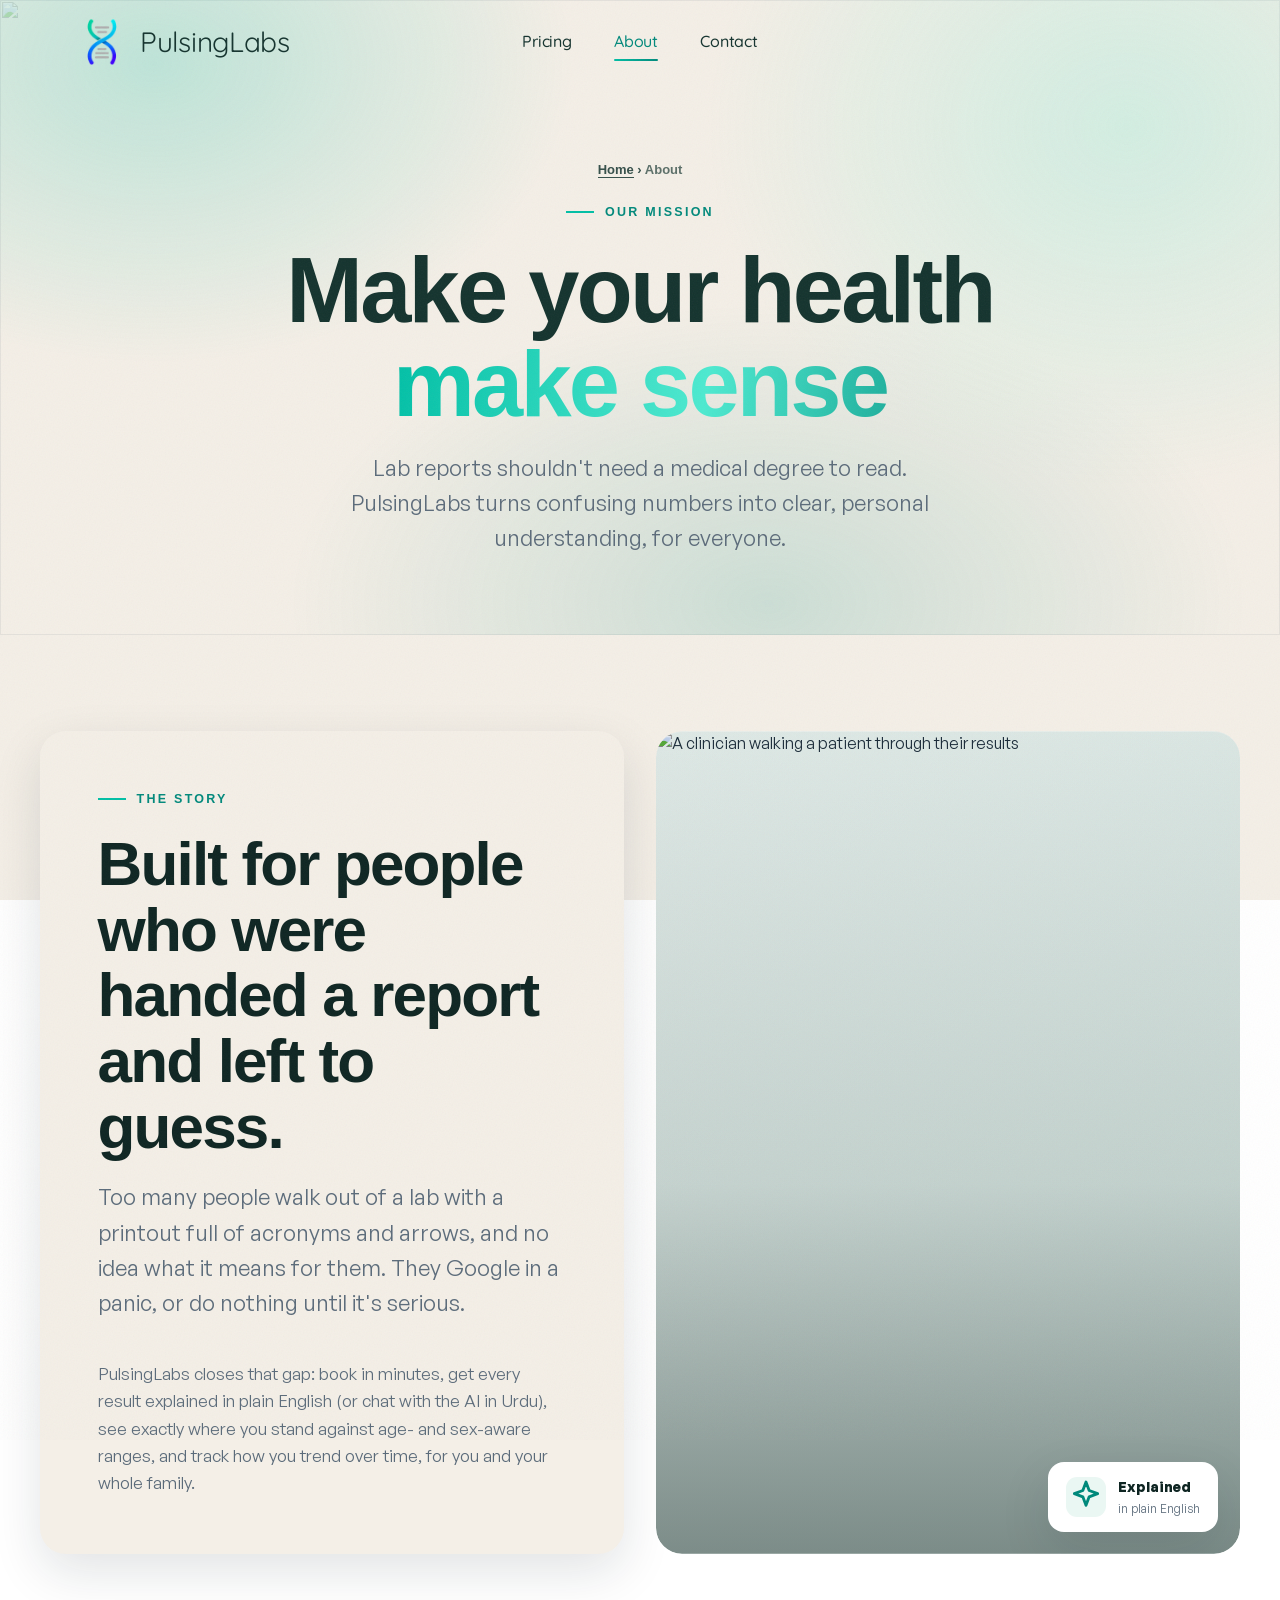
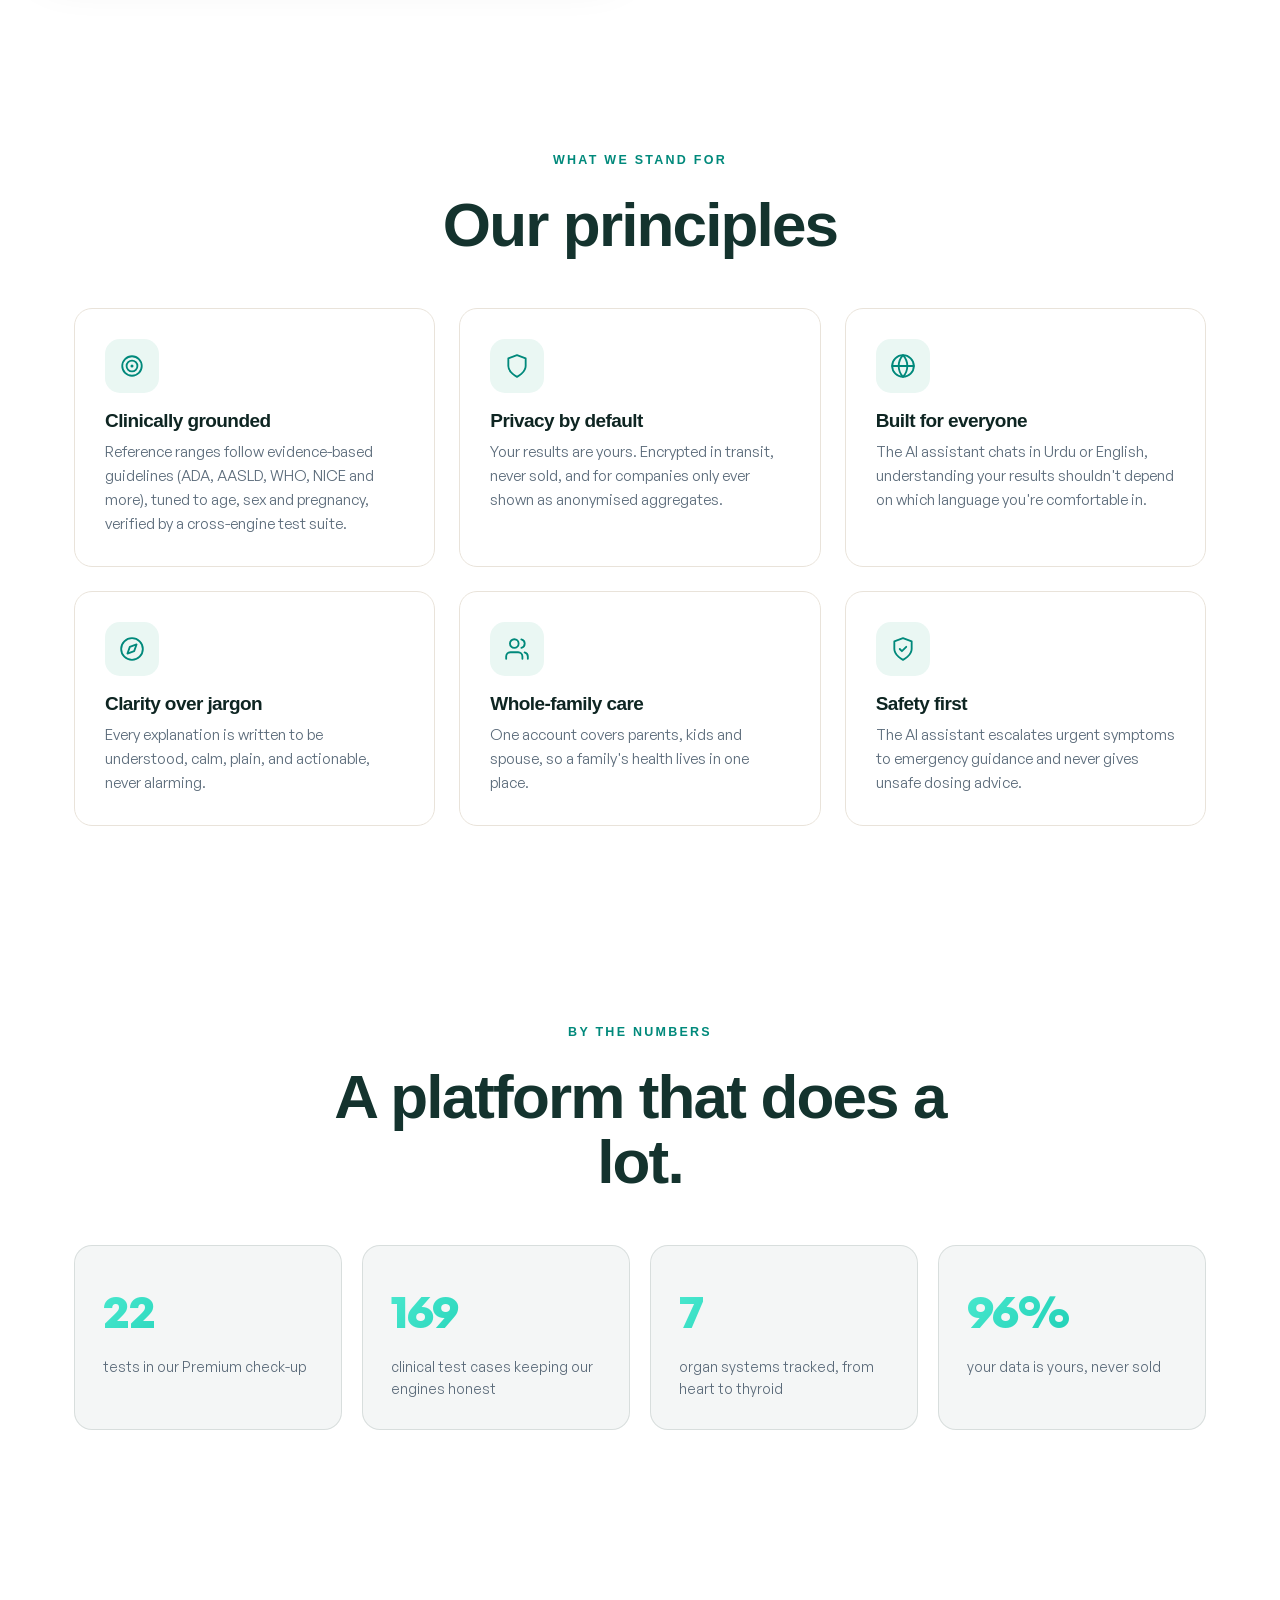
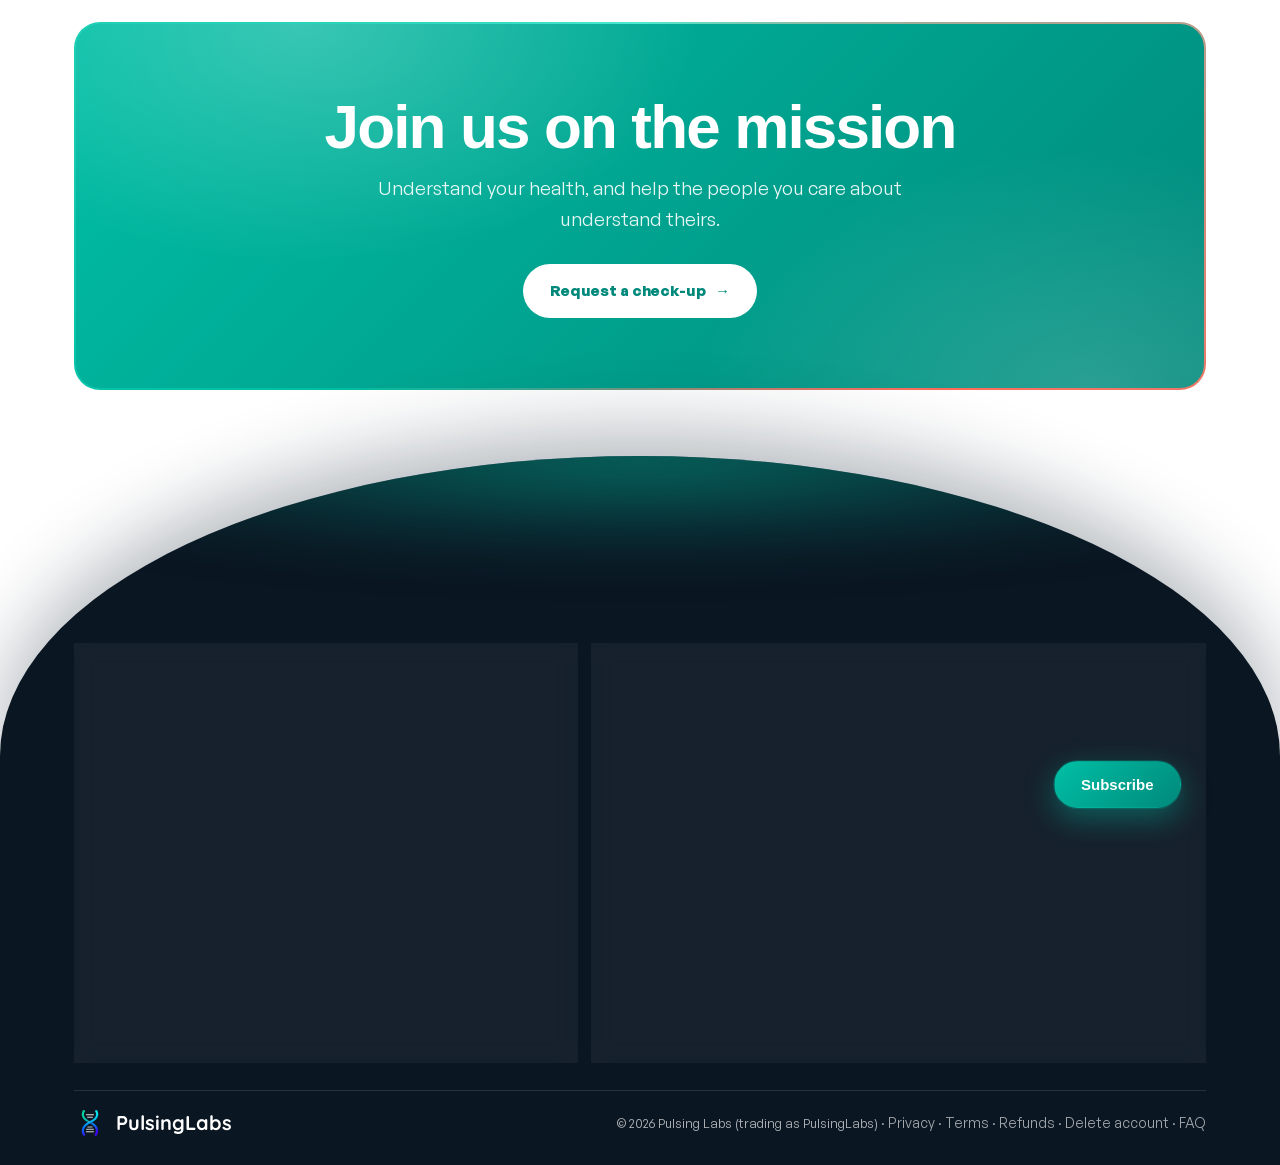
==== commit 867c4b97: "site: owner fixes 2026-11-15 (slim phone header, compact pricing, phone-first form) - Phone header a" ====
--- a/about.html
+++ b/about.html
@@ -22,7 +22,7 @@
   <meta name="twitter:image" content="https://pulsinglabs.com/og-image.png" />
   <link rel="preload" href="assets/fonts/general-sans-600.woff2" as="font" type="font/woff2" crossorigin />
   <link rel="preload" href="assets/fonts/general-sans-400.woff2" as="font" type="font/woff2" crossorigin />
-  <link rel="stylesheet" href="assets/style.css?v=171" />
+  <link rel="stylesheet" href="assets/style.css?v=173" />
   <link rel="icon" type="image/png" href="assets/img/favicon.png" />
   <script type="application/ld+json">{"@context":"https://schema.org","@graph":[{"@type":"BreadcrumbList","itemListElement":[{"@type":"ListItem","position":1,"name":"Home","item":"https://pulsinglabs.com/"},{"@type":"ListItem","position":2,"name":"About","item":"https://pulsinglabs.com/about"}]}]}</script>
 </head>
@@ -105,7 +105,7 @@
     </div>
   </section>
 
-  <div id="site-footer"><nav aria-label="Site pages"><p><a href="/">Home</a> · <a href="/pricing">Pricing</a> · <a href="/how-it-works">How it works</a> · <a href="/faq">FAQ</a> · <a href="/features">Features</a> · <a href="/business">For business</a> · <a href="/about">About</a> · <a href="/contact">Contact</a> · <a href="/how-it-works#service-policy">Service policy</a> · <a href="/refunds">Refund policy</a> · <a href="/privacy">Privacy policy</a> · <a href="/terms">Terms</a></p><p>PulsingLabs · Blood tests at home in Karachi · <a href="mailto:contact@pulsinglabs.com">contact@pulsinglabs.com</a></p></nav></div>
-  <script src="assets/app.js?v=139"></script>
+  <div id="site-footer"><nav aria-label="Site pages"><p><a href="/">Home</a> · <a href="/pricing">Pricing</a> · <a href="/faq">FAQ</a> · <a href="/features">Features</a> · <a href="/business">For business</a> · <a href="/about">About</a> · <a href="/contact">Contact</a> · <a href="/refunds#service-policy">Service policy</a> · <a href="/refunds">Refund policy</a> · <a href="/privacy">Privacy policy</a> · <a href="/terms">Terms</a></p><p>PulsingLabs · Blood tests at home in Karachi · <a href="mailto:contact@pulsinglabs.com">contact@pulsinglabs.com</a></p></nav></div>
+  <script src="assets/app.js?v=141"></script>
 </body>
 </html>
--- a/assets/style.css
+++ b/assets/style.css
@@ -2722,3 +2722,41 @@
 }
 
 @media (max-width: 860px) { .pp6 .pp-idx { gap: 8px; } .pp6 .pp-idx span { width: 32px; height: 32px; } }
+
+/* Owner 2026-11-15: compact page hero (pricing) so the useful content is on the first screen. */
+.page-hero.ph-compact { padding: 118px 0 34px; }
+.page-hero.ph-compact .crumbs { margin-bottom: 10px; }
+.page-hero.ph-compact h1 { font-size: clamp(30px, 4.4vw, 52px); }
+.page-hero.ph-compact .lead { margin-top: 10px; font-size: 16px; }
+@media (max-width: 760px) { .page-hero.ph-compact { padding: 92px 0 22px; } .page-hero.ph-compact .eyebrow { display: none; } }
+/* footer without the connect card (every page except Contact): two even columns */
+@media (min-width: 961px) { .mf-cards:not(:has(.mf-connect)) { grid-template-columns: .9fr 1.1fr; } }
+
+/* Owner 2026-11-15: a slimmer header bar on phones, on every page (was ~84px tall). */
+@media (max-width: 960px) {
+  .nav, .nav.scrolled { padding: 6px 0; }
+  .logo { font-size: 21px; gap: 8px; }
+  .logo .dot, .logo .dot .logo-mark { width: 36px; height: 36px; }
+  .nav-toggle { width: 38px; height: 38px; }
+}
+@media (max-width: 760px) {
+  .hero-panel { padding-top: 78px; }
+}
+
+/* Owner 2026-11-15: wider Three steps cards on phones (still inset from the screen edge). */
+@media (max-width: 760px) { #how .wrap.section-box { padding-inline: 10px; margin-inline: 12px; } }
+
+/* Owner 2026-11-15 ("hero breaks after a fast scroll back up"): every heading word and
+   every revealed block kept its own GPU layer forever (will-change), hundreds of them.
+   On a phone fling the compositor could not raster them in time, so the hero showed
+   blank tiles. A layer is only needed while the element animates; release it after. */
+.split-in .w, .reveal.in, .reveal-l.in, .reveal-r.in, .reveal-zoom.in { will-change: auto; }
+.hero-panel { contain: paint; }
+
+/* pricing: an even tighter hero so the table is on the first screen */
+.page-hero.ph-compact { padding: 96px 0 18px; }
+.page-hero.ph-compact .crumbs { margin-bottom: 6px; font-size: 13px; }
+.page-hero.ph-compact .eyebrow { display: none; }
+.page-hero.ph-compact h1 { font-size: clamp(28px, 3.6vw, 42px); }
+.page-hero.ph-compact .lead { margin-top: 6px; font-size: 15px; }
+@media (max-width: 760px) { .page-hero.ph-compact { padding: 74px 0 12px; } .page-hero.ph-compact h1 { font-size: 28px; } .page-hero.ph-compact .lead { font-size: 14px; } }
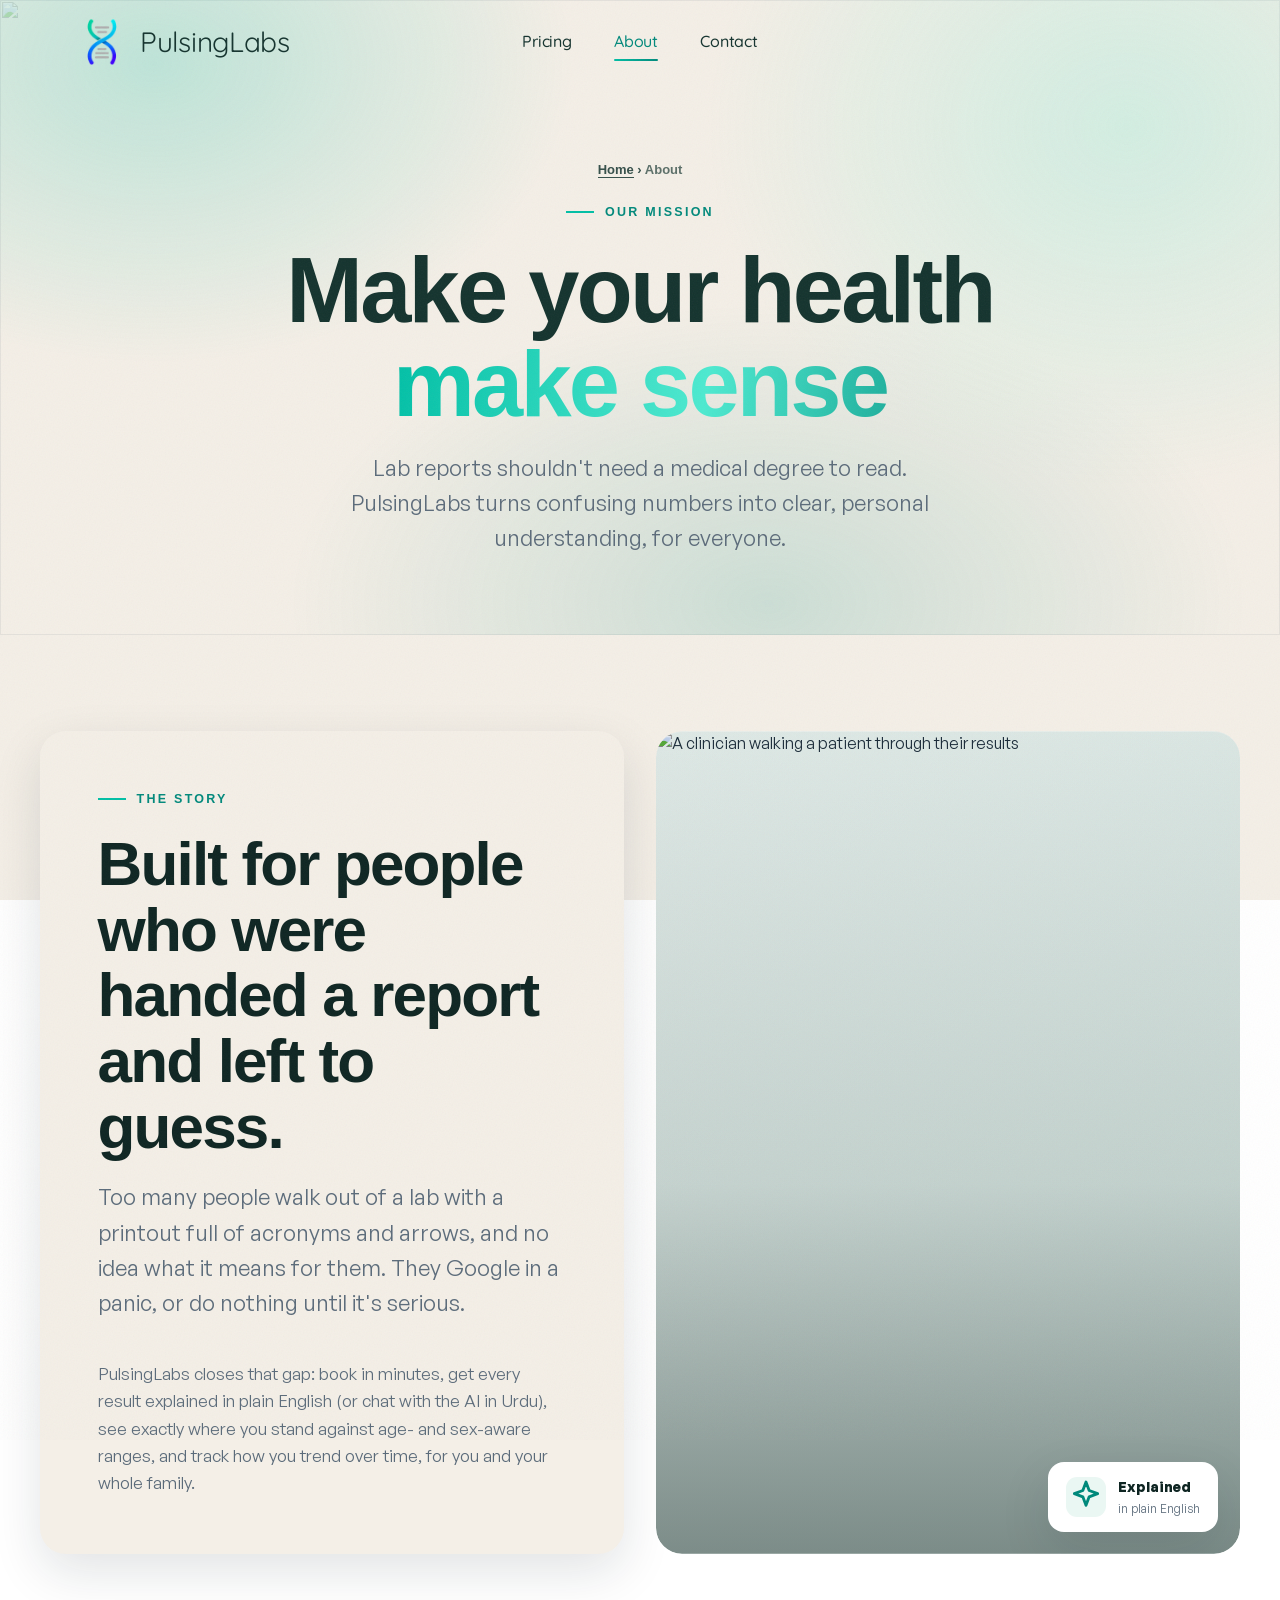
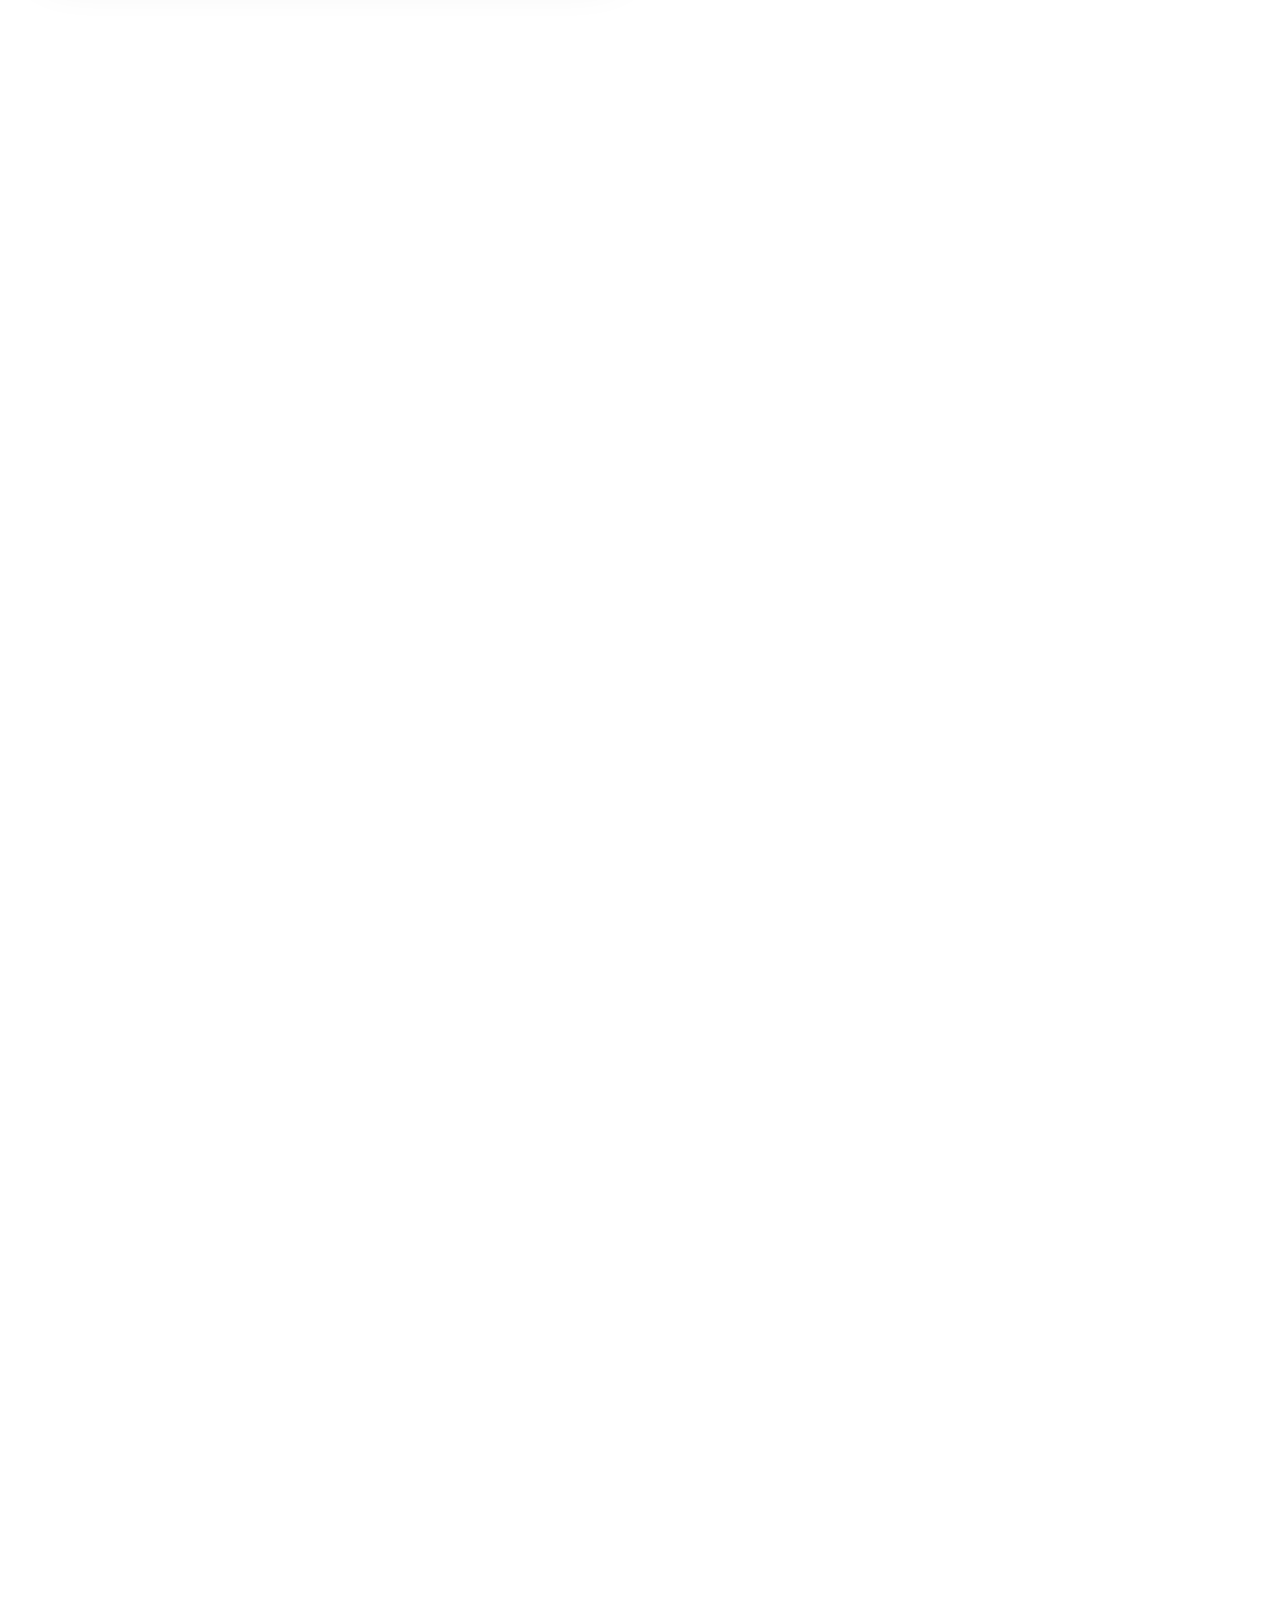
==== commit 9777dcbd: "site: one typeface everywhere (General Sans), icons drawn instead of typed An audit of every charact" ====
--- a/about.html
+++ b/about.html
@@ -22,7 +22,7 @@
   <meta name="twitter:image" content="https://pulsinglabs.com/og-image.png" />
   <link rel="preload" href="assets/fonts/general-sans-600.woff2" as="font" type="font/woff2" crossorigin />
   <link rel="preload" href="assets/fonts/general-sans-400.woff2" as="font" type="font/woff2" crossorigin />
-  <link rel="stylesheet" href="assets/style.css?v=173" />
+  <link rel="stylesheet" href="assets/style.css?v=174" />
   <link rel="icon" type="image/png" href="assets/img/favicon.png" />
   <script type="application/ld+json">{"@context":"https://schema.org","@graph":[{"@type":"BreadcrumbList","itemListElement":[{"@type":"ListItem","position":1,"name":"Home","item":"https://pulsinglabs.com/"},{"@type":"ListItem","position":2,"name":"About","item":"https://pulsinglabs.com/about"}]}]}</script>
 </head>
@@ -100,12 +100,12 @@
       <div class="cta-band reveal-zoom">
         <h2 data-i18n="ab.cta.h">Join us on the mission</h2>
         <p data-i18n="ab.cta.p">Understand your health, and help the people you care about understand theirs.</p>
-        <a class="btn btn-light" href="#" data-cta="app" data-magnetic style="background:#fff;color:var(--teal-d);" data-i18n-html="ab.cta.btn">Request a check-up <span class="arrow">→</span></a>
+        <a class="btn btn-light" href="#" data-cta="app" data-magnetic style="background:#fff;color:var(--teal-d);" data-i18n-html="ab.cta.btn">Request a check-up <span class="arrow" aria-hidden="true"></span></a>
       </div>
     </div>
   </section>
 
   <div id="site-footer"><nav aria-label="Site pages"><p><a href="/">Home</a> · <a href="/pricing">Pricing</a> · <a href="/faq">FAQ</a> · <a href="/features">Features</a> · <a href="/business">For business</a> · <a href="/about">About</a> · <a href="/contact">Contact</a> · <a href="/refunds#service-policy">Service policy</a> · <a href="/refunds">Refund policy</a> · <a href="/privacy">Privacy policy</a> · <a href="/terms">Terms</a></p><p>PulsingLabs · Blood tests at home in Karachi · <a href="mailto:contact@pulsinglabs.com">contact@pulsinglabs.com</a></p></nav></div>
-  <script src="assets/app.js?v=141"></script>
+  <script src="assets/app.js?v=143"></script>
 </body>
 </html>
--- a/assets/style.css
+++ b/assets/style.css
@@ -11,6 +11,10 @@
 @font-face { font-family: 'Quicksand'; src: url('fonts/quicksand-var-latin.woff2') format('woff2'); font-weight: 300 700; font-style: normal; font-display: swap; }
 
 :root {
+  /* Icons as drawn shapes, not text characters: General Sans has no arrow or tick, so a typed → or ✓ was
+     drawn in a different system font on every device. Mask = takes the colour of the text around it. */
+  --ic-arrow: url("data:image/svg+xml,%3Csvg xmlns='http://www.w3.org/2000/svg' viewBox='0 0 24 24' fill='none' stroke='%23000' stroke-width='2.4' stroke-linecap='round' stroke-linejoin='round'%3E%3Cpath d='M4 12h16M14 6l6 6-6 6'/%3E%3C/svg%3E");
+  --ic-check: url("data:image/svg+xml,%3Csvg xmlns='http://www.w3.org/2000/svg' viewBox='0 0 24 24' fill='none' stroke='%23000' stroke-width='3' stroke-linecap='round' stroke-linejoin='round'%3E%3Cpath d='M5 12.5l4.5 4.5L19 7'/%3E%3C/svg%3E");
   --teal: #00BFA5;
   --teal-d: #00897B;
   --teal-l: #4DEAD0;
@@ -60,6 +64,8 @@
    sitewide — mouse users never see it, keyboard users need it to navigate). */
 :focus-visible { outline: 2px solid var(--teal); outline-offset: 3px; border-radius: 4px; }
 .btn:focus-visible, .card:focus-visible { outline-offset: 2px; }
+/* One typeface: buttons, inputs, selects and text areas otherwise default to the system font (Arial). */
+button, input, select, textarea { font-family: inherit; }
 /* Anchor targets land clear of the fixed header instead of underneath it. */
 [id] { scroll-margin-top: 96px; }
 /* overflow-x: CLIP (not hidden) — hidden turns html/body into a scroll
@@ -243,7 +249,12 @@
 .btn-light:hover { background: rgba(255,255,255,.22); }
 .btn-dark { background: var(--navy); color:#fff; }
 .btn-dark:hover { background: var(--navy-2); }
-.btn .arrow { transition: transform .25s var(--ease); }
+.arrow {
+  display: inline-block; flex: none; width: 1.05em; height: 1.05em; font-size: 0 !important; line-height: 0; vertical-align: -.17em;
+  background: currentColor; -webkit-mask: var(--ic-arrow) center / contain no-repeat; mask: var(--ic-arrow) center / contain no-repeat;
+}
+.btn .arrow { font-size: 15px !important; width: 18px; height: 18px; transition: transform .25s var(--ease); }
+.btn .arrow { font-size: 0 !important; }
 .btn:hover .arrow { transform: none; }
 /* shine sweep - DISABLED (owner request: buttons must stay still on hover).
    Restore by re-adding the ::after block + .btn:hover::after { left: 130%; } */
@@ -488,7 +499,7 @@
 .spotlight > div > p { color: var(--muted); font-size: 17px; margin-bottom: 20px; }
 .spotlight ul { list-style: none; display: grid; gap: 11px; }
 .spotlight li { display: flex; gap: 11px; font-size: 15.5px; }
-.spotlight li::before { content: "✓"; color: var(--teal); font-weight: 900; }
+.spotlight li::before { content: ""; flex: none; width: 15px; height: 15px; margin-top: 4px; background: var(--teal); -webkit-mask: var(--ic-check) center / contain no-repeat; mask: var(--ic-check) center / contain no-repeat; }
 .sp-visual { background: linear-gradient(160deg, var(--bg-mint), var(--bg-soft)); border: 1px solid var(--line); border-radius: var(--radius-lg); padding: 34px; min-height: 300px; display: grid; place-items: center; box-shadow: var(--shadow-sm); }
 .chat-bubble { max-width: 320px; width: 100%; }
 .bubble { padding: 13px 17px; border-radius: 18px; font-size: 14px; margin-bottom: 11px; max-width: 88%; box-shadow: var(--shadow-sm); }
@@ -557,7 +568,7 @@
 .plan .pdesc { color: var(--muted); font-size: 14px; min-height: 42px; }
 .plan ul { list-style: none; margin: 22px 0 26px; display: grid; gap: 12px; flex: 1; }
 .plan li { font-size: 15px; color: var(--ink); display: flex; gap: 11px; }
-.plan li::before { content: "✓"; color: var(--teal); font-weight: 900; }
+.plan li::before { content: ""; flex: none; width: 15px; height: 15px; margin-top: 4px; background: var(--teal); -webkit-mask: var(--ic-check) center / contain no-repeat; mask: var(--ic-check) center / contain no-repeat; }
 .plan.featured li::before { color: var(--teal-l); }
 
 /* ---------- Testimonials carousel ---------- */
@@ -1434,7 +1445,7 @@
 .kinetic-track {
   display: inline-flex; align-items: baseline; gap: 38px;
   will-change: transform;
-  font-family: 'JetBrains Mono', ui-monospace, 'Cascadia Code', 'SF Mono', Consolas, monospace;
+  font-family: inherit; font-variant-numeric: tabular-nums;
   font-weight: 500; font-size: clamp(38px, 5.6vw, 74px); line-height: 1;
   letter-spacing: .05em; text-transform: uppercase;
 }
@@ -1696,14 +1707,14 @@
 .mega-item { counter-increment: mi; position: relative; }
 .mega-item::before {
   content: counter(mi, decimal-leading-zero);
-  font-family: 'JetBrains Mono', ui-monospace, Consolas, monospace;
+  font-family: inherit; font-variant-numeric: tabular-nums;
   font-size: 10px; letter-spacing: .18em; font-weight: 600;
   color: var(--teal); opacity: .6; margin-bottom: 3px;
 }
 .mega-item::after {
-  content: '→'; position: absolute; right: 14px; top: 50%;
+  content: ""; position: absolute; right: 14px; top: 50%; width: 20px; height: 20px;
   transform: translate(-8px, -50%); opacity: 0;
-  color: var(--teal); font-size: 20px;
+  background: var(--teal); -webkit-mask: var(--ic-arrow) center / contain no-repeat; mask: var(--ic-arrow) center / contain no-repeat;
   transition: opacity .25s var(--ease), transform .25s var(--ease);
 }
 .mega-item:hover::after { opacity: 1; transform: translate(0, -50%); }
@@ -1767,13 +1778,11 @@
 .plan .amt span { display: inline-block; margin-left: 4px; }
 .plan li { align-items: flex-start; }
 .plan li::before {
-  content: "✓";
-  display: inline-flex; align-items: center; justify-content: center;
+  content: "";
+  display: inline-block;
   width: 20px; height: 20px; margin-top: 1px;
   border-radius: 50%;
-  background: rgba(0,191,165,.12);
-  color: var(--teal-d);
-  font-size: 11px; font-weight: 900;
+  background: rgba(0,191,165,.12) url("data:image/svg+xml,%3Csvg xmlns='http://www.w3.org/2000/svg' viewBox='0 0 24 24' fill='none' stroke='%2300897B' stroke-width='3.4' stroke-linecap='round' stroke-linejoin='round'%3E%3Cpath d='M6 12.5l4 4L18 8'/%3E%3C/svg%3E") center / 11px no-repeat;
   flex: 0 0 20px;
 }
 .plan.featured li::before { background: rgba(255,255,255,.14); color: var(--teal-l); }
@@ -2003,7 +2012,7 @@
 }
 footer.site.mf .mf-legal-links a:hover { padding-left: 12px; }
 footer.site.mf .mf-legal-links a .ti { flex: none; width: 30px; height: 30px; border-radius: 9px; display: grid; place-items: center; background: rgba(77,234,208,.12); }
-footer.site.mf .mf-legal-links a::after { content: "→"; margin-left: auto; color: rgba(255,255,255,.35); transition: transform .25s var(--ease), color .25s var(--ease); }
+footer.site.mf .mf-legal-links a::after { content: ""; width: 15px; height: 15px; flex: none; margin-left: auto; background: currentColor; -webkit-mask: var(--ic-arrow) center / contain no-repeat; mask: var(--ic-arrow) center / contain no-repeat; color: rgba(255,255,255,.35); transition: transform .25s var(--ease), color .25s var(--ease); }
 footer.site.mf .mf-legal-links a:hover::after { transform: translateX(3px); color: var(--teal-l); }
 
 /* =====================================================================
@@ -2103,7 +2112,7 @@
 #how .step-panel { position: absolute; z-index: 5; box-sizing: border-box; border-radius: 18px; padding: 16px 18px; color: #ECE6DA;
   background: linear-gradient(160deg, rgba(21,42,41,.95), rgba(9,20,20,.96));
   box-shadow: 0 0 0 1px rgba(255,255,255,.1), 0 22px 40px -18px rgba(0,0,0,.7); }
-#how .sp-cap { font: 500 10.5px/1 ui-monospace, 'SF Mono', 'Cascadia Mono', Consolas, monospace; letter-spacing: .14em; text-transform: uppercase; color: rgba(236,230,218,.5); margin-bottom: 12px; }
+#how .sp-cap { font: 500 10.5px/1 'General Sans', 'Hanken Grotesk', -apple-system, BlinkMacSystemFont, 'Segoe UI', sans-serif; letter-spacing: .14em; text-transform: uppercase; color: rgba(236,230,218,.5); margin-bottom: 12px; }
 #how .sp-tier { display: flex; align-items: baseline; gap: 10px; padding: 9px 0; border-top: 1px solid rgba(255,255,255,.1); }
 #how .sp-cap + .sp-tier { border-top: 0; padding-top: 0; }
 #how .sp-tier b { font-size: 15px; font-weight: 600; color: #fff; min-width: 74px; }
@@ -2273,7 +2282,7 @@
 .ai-screen video { opacity: 0; transition: opacity .7s var(--ease); }
 .ai-stage.is-ready .ai-screen video { opacity: 1; }
 .ai-cap { width: var(--aiw); margin: 14px auto 0; text-align: right;
-  font: 500 11.5px/1 ui-monospace, 'SF Mono', 'Cascadia Mono', Consolas, monospace; letter-spacing: .12em; text-transform: uppercase; color: rgba(var(--pg-fg), .5); }
+  font: 500 11.5px/1 'General Sans', 'Hanken Grotesk', -apple-system, BlinkMacSystemFont, 'Segoe UI', sans-serif; letter-spacing: .12em; text-transform: uppercase; color: rgba(var(--pg-fg), .5); }
 @supports (animation-timeline: view()) {
   .ai-screen { animation: aiRise linear both; animation-timeline: view(); animation-range: entry 0% cover 35%; }
   @keyframes aiRise { from { transform: translateY(44px) scale(.95); } to { transform: none; } }
@@ -2325,6 +2334,7 @@
 .rc-verdict { margin-top: 10px; font-size: 19px; font-weight: 700; line-height: 1.25; min-height: 2.5em; }
 .rc-pills { display: flex; flex-wrap: wrap; gap: 8px; margin-top: 20px; }
 .rc-pill { font: inherit; font-size: 13px; font-weight: 700; padding: 8px 15px; border-radius: 99px; cursor: pointer; color: var(--pc); background: color-mix(in srgb, var(--pc) 9%, transparent); border: 1.5px solid transparent; transition: background .2s, box-shadow .2s, border-color .2s; }
+.rc-dot { display: inline-block; width: .62em; height: .62em; margin-right: .5em; border-radius: 50%; background: currentColor; vertical-align: .02em; }
 .rc-pill:hover { background: color-mix(in srgb, var(--pc) 16%, transparent); }
 .rc-pill[aria-pressed="true"] { background: color-mix(in srgb, var(--pc) 20%, transparent); border-color: var(--pc); box-shadow: 0 0 18px color-mix(in srgb, var(--pc) 35%, transparent); }
 .rc-pill:focus-visible { outline: 2px solid #fff; outline-offset: 2px; }
@@ -2374,7 +2384,7 @@
 .ut-l h2 { color: #14332E; font-size: clamp(40px, 5.4vw, 76px); line-height: .98; letter-spacing: -.045em; }
 .ut-l h2 i, .ol-l h2 i { font-style: normal; opacity: .38; }
 .ut-lab { margin-top: clamp(28px, 3.4vw, 44px); background: #fff; border-radius: 8px; padding: 22px 22px 20px;
-  box-shadow: 0 24px 44px -26px rgba(20,51,46,.35); font-family: 'Courier New', ui-monospace, monospace; color: #2b2f33; }
+  box-shadow: 0 24px 44px -26px rgba(20,51,46,.35); font-family: inherit; font-variant-numeric: tabular-nums; color: #2b2f33; }
 .ut-lab .ut-k { font-family: inherit; color: #8a8f94; font-weight: 700; font-size: 11px; }
 .ut-lr { display: flex; justify-content: space-between; gap: 12px; margin-top: 16px; font-size: 17px; }
 .ut-lr b { color: #c0392b; display: inline-block; min-width: 2.4em; }
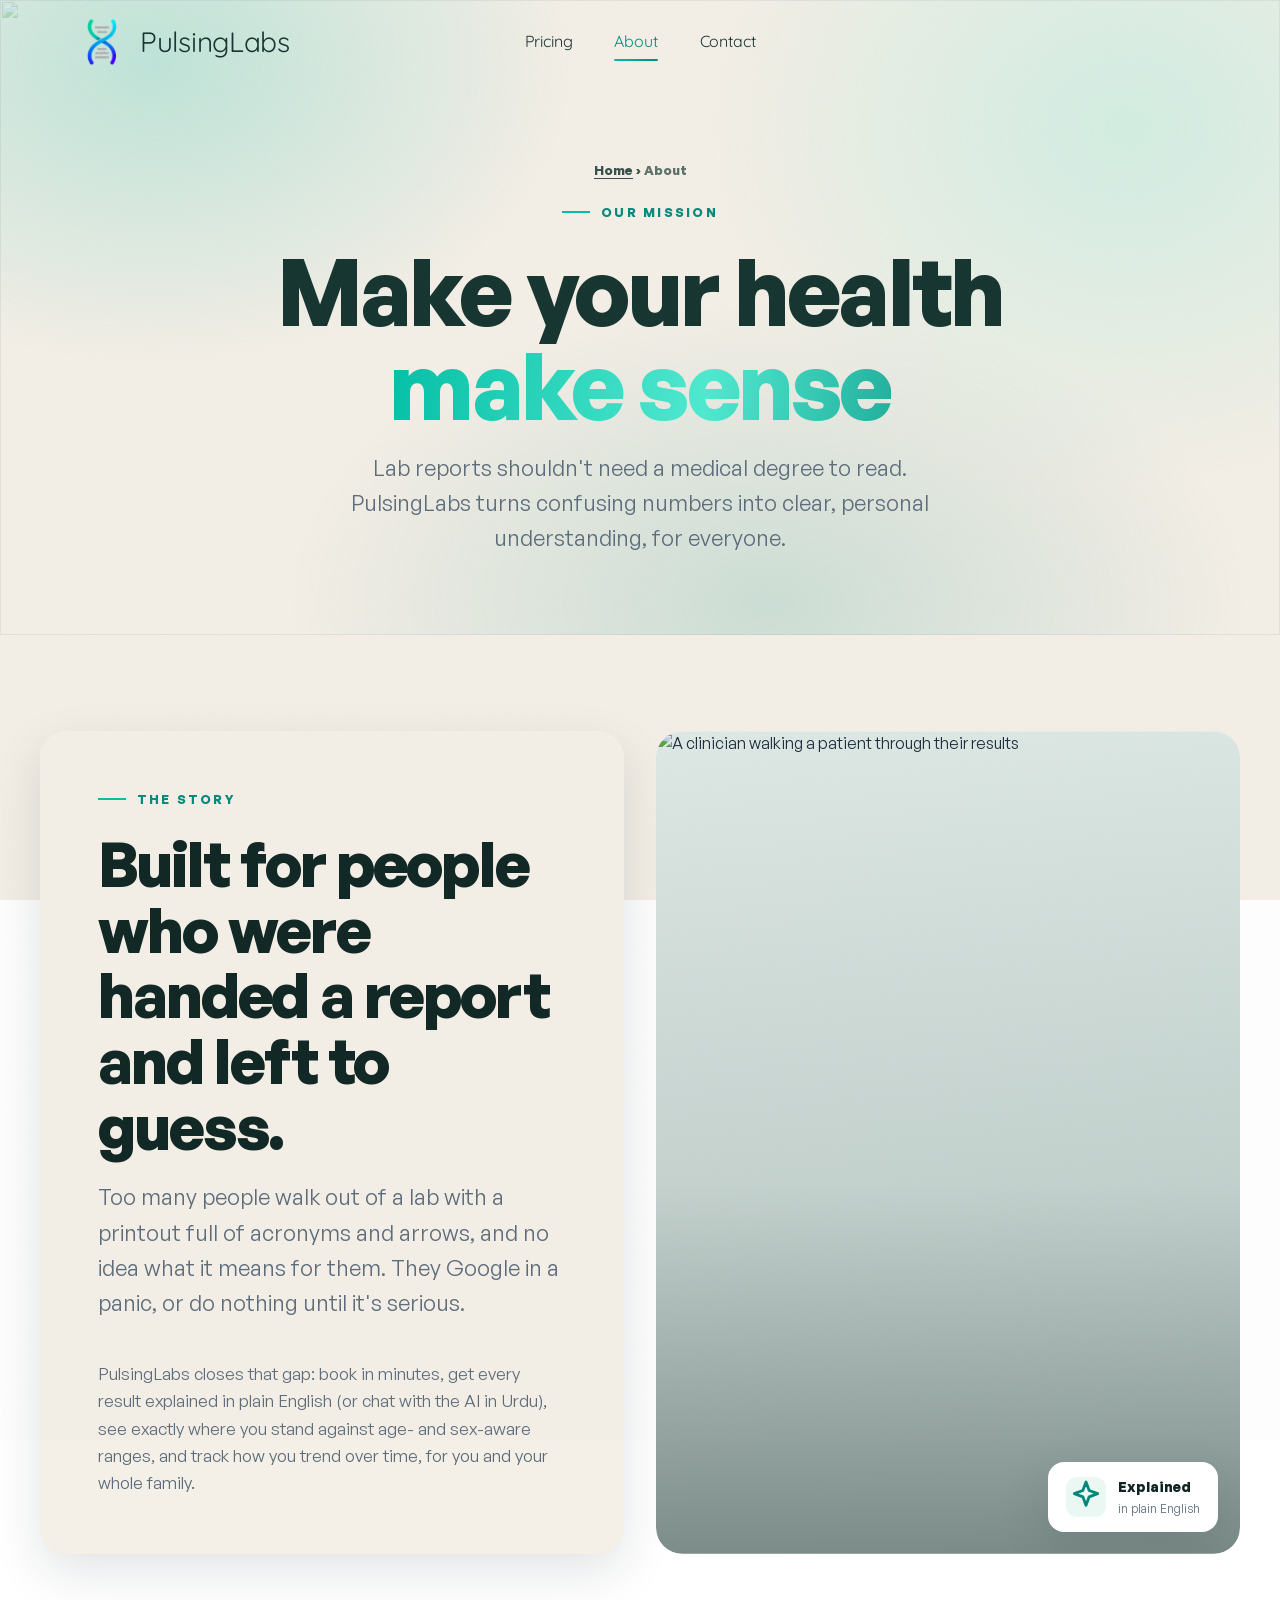
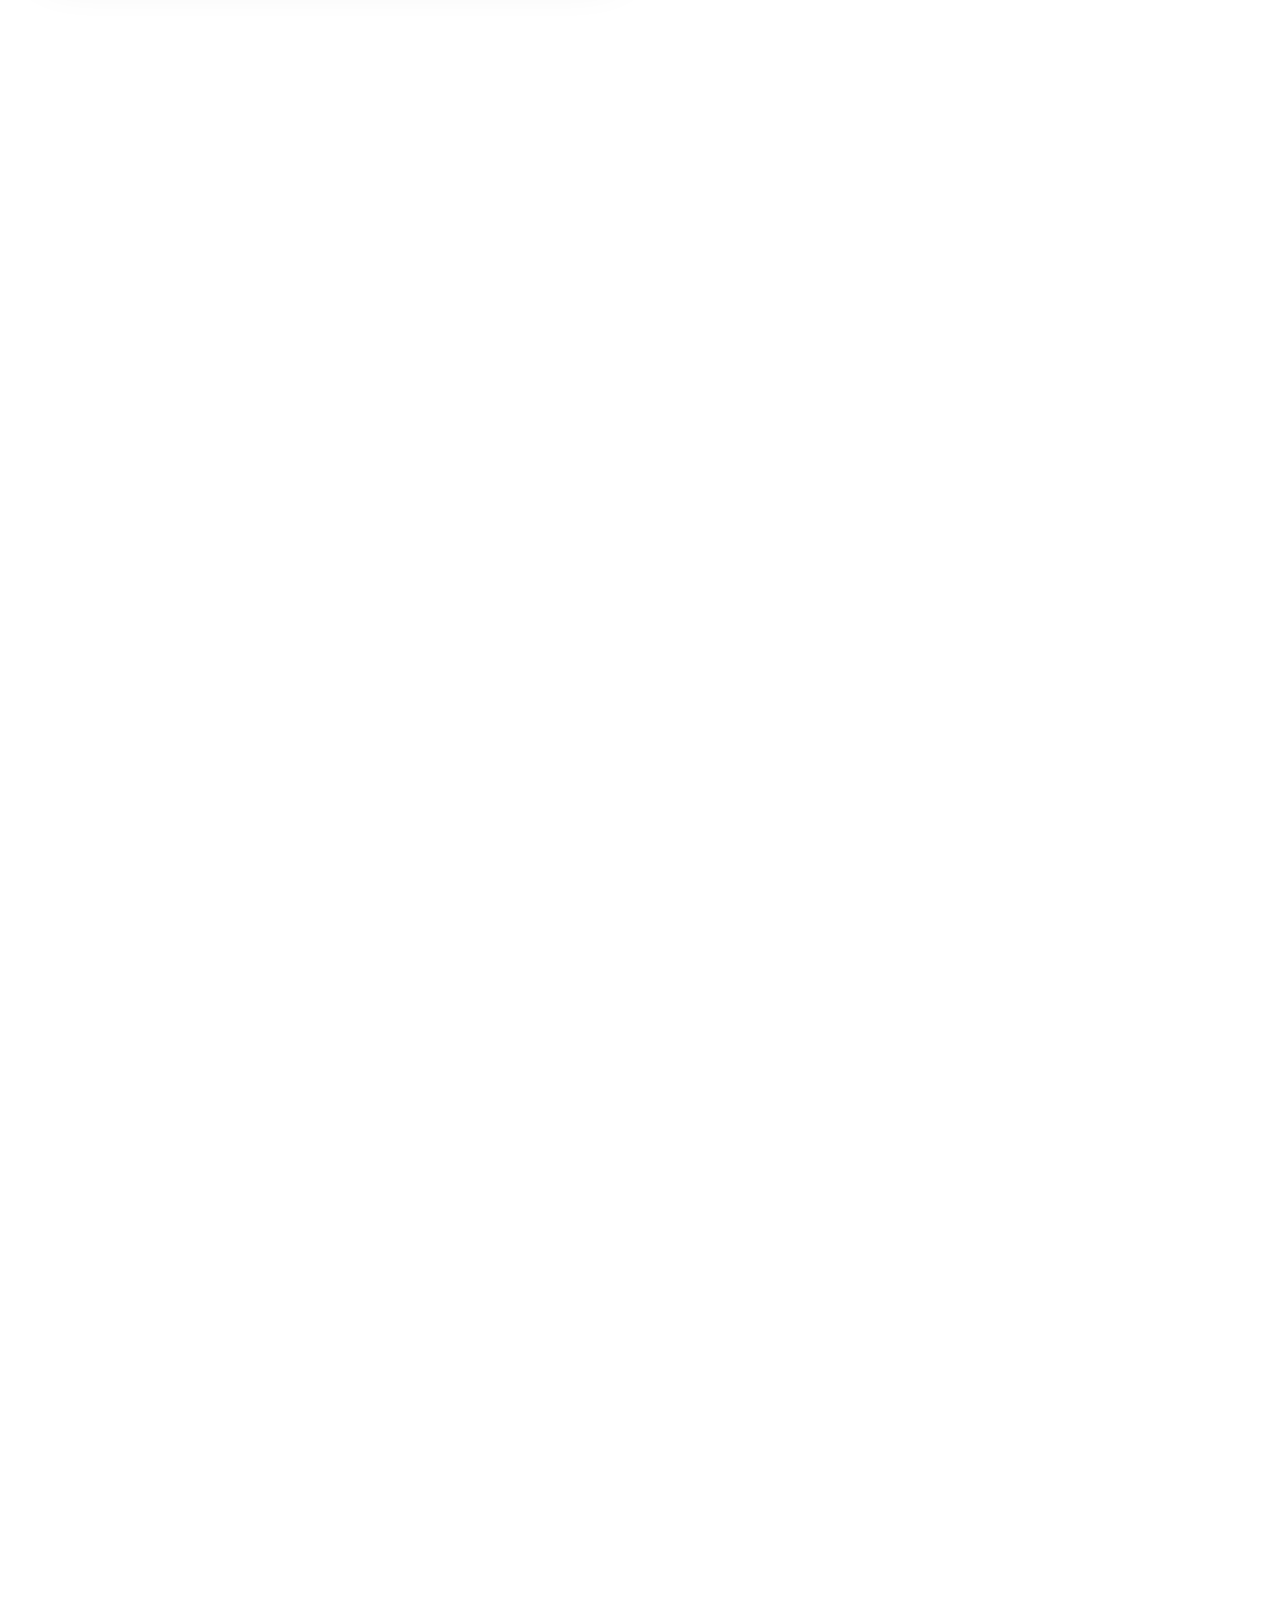
==== commit ce672fc8: "site: two weights only, bold and normal The site mixed six weights (400, 500, 600, 700, 800, 900): 7" ====
--- a/about.html
+++ b/about.html
@@ -20,9 +20,9 @@
   <meta name="twitter:title" content="About PulsingLabs | Home Blood Tests in Karachi" />
   <meta name="twitter:description" content="PulsingLabs exists to make lab results understandable for everyone, built in Pakistan, with clinical accuracy and privacy at its core." />
   <meta name="twitter:image" content="https://pulsinglabs.com/og-image.png" />
-  <link rel="preload" href="assets/fonts/general-sans-600.woff2" as="font" type="font/woff2" crossorigin />
+  <link rel="preload" href="assets/fonts/general-sans-700.woff2" as="font" type="font/woff2" crossorigin />
   <link rel="preload" href="assets/fonts/general-sans-400.woff2" as="font" type="font/woff2" crossorigin />
-  <link rel="stylesheet" href="assets/style.css?v=174" />
+  <link rel="stylesheet" href="assets/style.css?v=176" />
   <link rel="icon" type="image/png" href="assets/img/favicon.png" />
   <script type="application/ld+json">{"@context":"https://schema.org","@graph":[{"@type":"BreadcrumbList","itemListElement":[{"@type":"ListItem","position":1,"name":"Home","item":"https://pulsinglabs.com/"},{"@type":"ListItem","position":2,"name":"About","item":"https://pulsinglabs.com/about"}]}]}</script>
 </head>
@@ -106,6 +106,6 @@
   </section>
 
   <div id="site-footer"><nav aria-label="Site pages"><p><a href="/">Home</a> · <a href="/pricing">Pricing</a> · <a href="/faq">FAQ</a> · <a href="/features">Features</a> · <a href="/business">For business</a> · <a href="/about">About</a> · <a href="/contact">Contact</a> · <a href="/refunds#service-policy">Service policy</a> · <a href="/refunds">Refund policy</a> · <a href="/privacy">Privacy policy</a> · <a href="/terms">Terms</a></p><p>PulsingLabs · Blood tests at home in Karachi · <a href="mailto:contact@pulsinglabs.com">contact@pulsinglabs.com</a></p></nav></div>
-  <script src="assets/app.js?v=143"></script>
+  <script src="assets/app.js?v=144"></script>
 </body>
 </html>
--- a/assets/style.css
+++ b/assets/style.css
@@ -4,11 +4,11 @@
    ===================================================================== */
 
 /* Self-hosted fonts (were Fontshare + Google CDNs, which cost ~1 s of extra connections). */
-@font-face { font-family: 'General Sans'; src: url('fonts/general-sans-400.woff2') format('woff2'); font-weight: 400; font-style: normal; font-display: swap; }
-@font-face { font-family: 'General Sans'; src: url('fonts/general-sans-500.woff2') format('woff2'); font-weight: 500; font-style: normal; font-display: swap; }
-@font-face { font-family: 'General Sans'; src: url('fonts/general-sans-600.woff2') format('woff2'); font-weight: 600; font-style: normal; font-display: swap; }
-@font-face { font-family: 'General Sans'; src: url('fonts/general-sans-700.woff2') format('woff2'); font-weight: 700; font-style: normal; font-display: swap; }
-@font-face { font-family: 'Quicksand'; src: url('fonts/quicksand-var-latin.woff2') format('woff2'); font-weight: 300 700; font-style: normal; font-display: swap; }
+/* One typeface, TWO weights (owner 2026-11-19): normal for reading text, bold for everything that stands out. */
+@font-face { font-family: 'General Sans'; src: url('fonts/general-sans-400.woff2') format('woff2'); font-weight: 100 500; font-style: normal; font-display: swap; }
+@font-face { font-family: 'General Sans'; src: url('fonts/general-sans-700.woff2') format('woff2'); font-weight: 700 900; font-style: normal; font-display: swap; }
+b, strong { font-weight: 700; }   /* never "bolder" than bold */
+@font-face { font-family: 'Quicksand'; src: url('fonts/quicksand-var-latin.woff2') format('woff2'); font-weight: 400 700; font-style: normal; font-display: swap; }
 
 :root {
   /* Icons as drawn shapes, not text characters: General Sans has no arrow or tick, so a typed → or ✓ was
@@ -99,16 +99,16 @@
 
 .wrap { max-width: var(--maxw); margin: 0 auto; padding: 0 24px; }
 section { padding: 96px 0; position: relative; }
-h1, h2, h3 { color: rgb(var(--pg-fg)); line-height: 1.06; letter-spacing: -0.03em; font-weight: 600; transition: color var(--theme-ms) var(--ease); }
+h1, h2, h3 { color: rgb(var(--pg-fg)); line-height: 1.06; letter-spacing: -0.03em; font-weight: 700; transition: color var(--theme-ms) var(--ease); }
 h1 { font-size: clamp(46px, 7.2vw, 92px); line-height: 1.02; }
 h2 { font-size: clamp(34px, 5vw, 62px); }
-h3 { font-weight: 600; }
+h3 { font-weight: 700; }
 /* headings inside light cards keep a fixed dark colour (cards don't theme) */
 .card h3, .step h3, .art h3 { color: var(--ink-dark); }
 .lead { color: rgb(var(--pg-muted)); font-size: clamp(18px,2vw,22px); max-width: 640px; font-weight: 400; transition: color var(--theme-ms) var(--ease); }
 .eyebrow {
   display: inline-flex; align-items: center; gap: 11px;
-  font-size: 12.5px; font-weight: 600; letter-spacing: .18em; text-transform: uppercase;
+  font-size: 12.5px; font-weight: 700; letter-spacing: .18em; text-transform: uppercase;
   color: var(--teal-d); margin-bottom: 22px;
 }
 .eyebrow::before { content: ""; width: 28px; height: 1.5px; background: var(--teal); display: inline-block; }
@@ -131,7 +131,7 @@
 .s-cream, .s-cream-2, .s-dark { background: transparent; }
 
 /* Display headline (oversized editorial) */
-.display { font-size: clamp(52px, 9vw, 132px); line-height: .96; letter-spacing: -0.04em; font-weight: 600; }
+.display { font-size: clamp(52px, 9vw, 132px); line-height: .96; letter-spacing: -0.04em; font-weight: 700; }
 
 /* Zig-zag split layout */
 .split { display: grid; grid-template-columns: 1fr 1fr; gap: clamp(40px, 6vw, 96px); align-items: center; }
@@ -290,7 +290,7 @@
   position: relative; font-size: 16px; color: rgb(var(--pg-fg));
   /* Same typeface as the PulsingLabs wordmark (owner request) — Quicksand,
      regular weight, not the old bold. Applies on desktop + mobile drawer. */
-  font-family: 'Quicksand', 'General Sans', sans-serif; font-weight: 500; letter-spacing: -.01em;
+  font-family: 'Quicksand', 'General Sans', sans-serif; font-weight: 400; letter-spacing: -.01em;
   padding: 8px 14px; border-radius: 100px; transition: color var(--theme-ms) var(--ease), background .2s;
 }
 .nav-links a:hover { color: var(--teal-d); background: var(--bg-mint); }
@@ -344,7 +344,7 @@
 .has-mega:hover .mega-item:nth-child(5) { transition-delay: .21s; }
 .has-mega:hover .mega-item:nth-child(6) { transition-delay: .25s; }
 .mega-item:hover { background: transparent !important; transform: translateX(8px) !important; }
-.mi-title { font-size: clamp(22px, 2.3vw, 30px); font-weight: 600; letter-spacing: -.02em; line-height: 1.12; color: rgb(var(--pg-fg)); transition: color .2s; }
+.mi-title { font-size: clamp(22px, 2.3vw, 30px); font-weight: 700; letter-spacing: -.02em; line-height: 1.12; color: rgb(var(--pg-fg)); transition: color .2s; }
 .mega-item:hover .mi-title { color: var(--teal); }
 .mi-desc { font-size: 13px; color: rgb(var(--pg-muted)); margin-top: 2px; }
 
@@ -454,13 +454,13 @@
 @keyframes bob { 0%,100%{ transform: translateY(0) rotate(-.4deg);} 50%{ transform: translateY(-12px) rotate(.4deg);} }
 .phone-head { display: flex; justify-content: space-between; align-items: center; margin-bottom: 18px; }
 .phone-head .score { font-size: 13px; color: var(--muted); }
-.phone-head .ring { width: 64px; height: 64px; border-radius: 50%; display: grid; place-items: center; font-weight: 900; color: var(--teal-d); font-size: 18px;
+.phone-head .ring { width: 64px; height: 64px; border-radius: 50%; display: grid; place-items: center; font-weight: 700; color: var(--teal-d); font-size: 18px;
   background: conic-gradient(var(--teal) 0 88%, #E6ECF0 88% 100%); }
 .phone-head .ring i { width: 50px; height: 50px; border-radius: 50%; background:#fff; display:grid; place-items:center; font-style: normal; }
 .marker { display: flex; align-items: center; gap: 10px; padding: 13px 0; border-top: 1px solid var(--line); }
 .marker .name { font-weight: 700; font-size: 14px; flex: 1; }
 .marker .val { font-size: 14px; color: var(--muted); }
-.pill { font-size: 11px; font-weight: 800; padding: 4px 11px; border-radius: 100px; white-space: nowrap; }
+.pill { font-size: 11px; font-weight: 700; padding: 4px 11px; border-radius: 100px; white-space: nowrap; }
 .pill.ok { background: #E3F9F4; color: var(--teal-d); }
 .pill.hi { background: #FDECEC; color: #D7263D; }
 .pill.mid { background: #FFF4E5; color: #C77700; }
@@ -509,14 +509,14 @@
 .mini-chart .bars { display: flex; align-items: flex-end; gap: 13px; height: 170px; padding: 0 4px; }
 .mini-chart .bar { flex: 1; border-radius: 7px 7px 0 0; background: var(--grad-teal); transform-origin: bottom; }
 .mini-chart .xrow { display: flex; gap: 13px; margin-top: 9px; }
-.mini-chart .xrow span { flex: 1; text-align: center; font-size: 11px; color: var(--muted); font-weight: 600; }
+.mini-chart .xrow span { flex: 1; text-align: center; font-size: 11px; color: var(--muted); font-weight: 700; }
 
 /* ---------- Steps ---------- */
 .soft { background: transparent; }
 .steps { display: grid; grid-template-columns: repeat(3, 1fr); gap: 24px; margin-top: 50px; }
 .step { background: #fff; border: 1px solid var(--line); border-radius: var(--radius); padding: 32px 28px; position: relative; transition: transform .3s var(--ease), box-shadow .3s; }
 .step:hover { transform: translateY(-6px); box-shadow: var(--shadow); }
-.step .num { width: 46px; height: 46px; border-radius: 14px; background: var(--grad-teal); color: #fff; font-weight: 900; font-size: 18px; display: grid; place-items: center; margin-bottom: 18px; box-shadow: var(--shadow-teal); }
+.step .num { width: 46px; height: 46px; border-radius: 14px; background: var(--grad-teal); color: #fff; font-weight: 700; font-size: 18px; display: grid; place-items: center; margin-bottom: 18px; box-shadow: var(--shadow-teal); }
 .step h3 { font-size: 18px; margin-bottom: 7px; }
 .step p { color: var(--muted); font-size: 15px; }
 
@@ -528,29 +528,29 @@
 @media (max-width: 960px) { .stat-cards.three { grid-template-columns: 1fr 1fr; } }
 @media (max-width: 560px) { .stat-cards.three { grid-template-columns: 1fr; } }
 /* Breadcrumbs on inner pages: plain links, read by Google and screen readers. */
-.crumbs { font-size: 13px; font-weight: 600; margin: 0 0 14px; opacity: .85; color: rgb(var(--pg-fg)); transition: color var(--theme-ms) var(--ease); }
+.crumbs { font-size: 13px; font-weight: 700; margin: 0 0 14px; opacity: .85; color: rgb(var(--pg-fg)); transition: color var(--theme-ms) var(--ease); }
 .crumbs a { color: inherit; text-decoration: none; border-bottom: 1px solid currentColor; }
 .crumbs span[aria-current] { opacity: .8; }
 .stat { background: rgba(var(--pg-fg),.045); border: 1px solid rgba(var(--pg-fg),.12); border-radius: var(--radius); padding: 28px; transition: transform .3s var(--ease), background-color var(--theme-ms) var(--ease), border-color var(--theme-ms); }
 .stat:hover { transform: translateY(-6px); background: rgba(var(--pg-fg),.075); }
-.stat .n { font-size: clamp(34px,4vw,46px); font-weight: 900; background: linear-gradient(135deg,#4DEAD0,#00BFA5); -webkit-background-clip:text; background-clip:text; color:transparent; letter-spacing:-.02em; }
+.stat .n { font-size: clamp(34px,4vw,46px); font-weight: 700; background: linear-gradient(135deg,#4DEAD0,#00BFA5); -webkit-background-clip:text; background-clip:text; color:transparent; letter-spacing:-.02em; }
 .stat .l { font-size: 14px; color: rgb(var(--pg-muted)); margin-top: 8px; transition: color var(--theme-ms) var(--ease); }
 
 /* ---------- ROI calculator ---------- */
 .biz-grid { display: grid; grid-template-columns: 1fr 1fr; gap: 56px; align-items: center; }
 .biz ul { list-style: none; margin-top: 26px; display: grid; gap: 15px; }
 .biz li { display: flex; gap: 12px; align-items: flex-start; font-size: 16px; color: rgba(255,255,255,.92); }
-.biz li .ck { color: var(--teal-l); font-weight: 900; flex: none; }
+.biz li .ck { color: var(--teal-l); font-weight: 700; flex: none; }
 .calc { background: rgba(255,255,255,.06); border: 1px solid rgba(255,255,255,.16); border-radius: var(--radius-lg); padding: 32px; }
 /* ROI calculator stays a self-contained dark card even on a light section */
 .calc.glass { background: linear-gradient(160deg, var(--ink-dark-2), var(--ink-dark)); border: 1px solid rgba(255,255,255,.12); box-shadow: 0 30px 70px rgba(8,30,26,.28); backdrop-filter: none; }
 .calc h3 { font-size: 21px; margin-bottom: 5px; }
 .calc .sub { color: rgba(255,255,255,.6); font-size: 14px; margin-bottom: 22px; }
-.calc label { display: block; font-size: 13px; color: rgba(255,255,255,.7); margin: 16px 0 8px; font-weight: 600; }
+.calc label { display: block; font-size: 13px; color: rgba(255,255,255,.7); margin: 16px 0 8px; font-weight: 700; }
 .calc input[type=range] { width: 100%; accent-color: var(--teal); height: 6px; }
 .calc .rowval { display: flex; justify-content: space-between; font-size: 14px; font-weight: 700; color: rgba(255,255,255,.92); }
 .calc .result { margin-top: 26px; padding-top: 22px; border-top: 1px solid rgba(255,255,255,.16); }
-.calc .result .big { font-size: clamp(32px,5vw,44px); font-weight: 900; background: linear-gradient(135deg,#4DEAD0,#00BFA5); -webkit-background-clip:text; background-clip:text; color:transparent; }
+.calc .result .big { font-size: clamp(32px,5vw,44px); font-weight: 700; background: linear-gradient(135deg,#4DEAD0,#00BFA5); -webkit-background-clip:text; background-clip:text; color:transparent; }
 .calc .result .cap { font-size: 13px; color: rgba(255,255,255,.62); margin-top: 4px; }
 
 /* ---------- Pricing ---------- */
@@ -560,10 +560,10 @@
 .plan.featured { border-color: transparent; background: linear-gradient(var(--navy), var(--navy)) padding-box, var(--grad-teal) border-box; border: 2px solid transparent; box-shadow: var(--shadow); color: #fff; position: relative; }
 .plan.featured h3, .plan.featured .amt { color: #fff; }
 .plan.featured .pdesc, .plan.featured li { color: rgba(255,255,255,.82); }
-.plan.featured .tag { position: absolute; top: -13px; left: 50%; transform: translateX(-50%); background: var(--grad-teal); color: #fff; font-size: 12px; font-weight: 800; padding: 5px 16px; border-radius: 100px; letter-spacing:.05em; white-space: nowrap; }
+.plan.featured .tag { position: absolute; top: -13px; left: 50%; transform: translateX(-50%); background: var(--grad-teal); color: #fff; font-size: 12px; font-weight: 700; padding: 5px 16px; border-radius: 100px; letter-spacing:.05em; white-space: nowrap; }
 .plan h3 { font-size: 14px; text-transform: uppercase; letter-spacing: .08em; color: var(--teal-d); }
-.plan .amt { font-size: 42px; font-weight: 900; color: var(--navy); margin: 12px 0 4px; letter-spacing:-.02em; }
-.plan .amt span { font-size: 14px; font-weight: 600; color: var(--muted); }
+.plan .amt { font-size: 42px; font-weight: 700; color: var(--navy); margin: 12px 0 4px; letter-spacing:-.02em; }
+.plan .amt span { font-size: 14px; font-weight: 700; color: var(--muted); }
 .plan.featured .amt span { color: rgba(255,255,255,.7); }
 .plan .pdesc { color: var(--muted); font-size: 14px; min-height: 42px; }
 .plan ul { list-style: none; margin: 22px 0 26px; display: grid; gap: 12px; flex: 1; }
@@ -577,7 +577,7 @@
 .tslide { min-width: 100%; padding: 0 8px; }
 .tcard { background: linear-gradient(160deg, var(--bg-mint), #fff); border: 1px solid var(--line); border-radius: var(--radius-lg); padding: 44px; max-width: 800px; margin: 0 auto; text-align: center; box-shadow: var(--shadow-sm); }
 .tcard .stars { color: #F5B301; font-size: 20px; margin-bottom: 18px; letter-spacing: 2px; }
-.tcard .quote { font-size: clamp(19px,2.4vw,24px); color: var(--navy); font-weight: 600; line-height: 1.5; letter-spacing:-.01em; }
+.tcard .quote { font-size: clamp(19px,2.4vw,24px); color: var(--navy); font-weight: 700; line-height: 1.5; letter-spacing:-.01em; }
 .tcard .who { margin-top: 22px; font-size: 14px; color: var(--muted); font-weight: 700; }
 .tnav { display: flex; justify-content: center; align-items: center; gap: 18px; margin-top: 30px; }
 .tnav button { width: 46px; height: 46px; border-radius: 50%; border: 1px solid var(--line); background: #fff; cursor: pointer; font-size: 20px; color: var(--navy); transition: all .2s; }
@@ -595,7 +595,7 @@
 .art .thumb.t3 { background: linear-gradient(135deg, #6D5BD0, #00BFA5); }
 .art .thumb svg { width: 46px; height: 46px; }
 .art .body { padding: 24px; }
-.art .date { font-size: 12px; color: var(--teal-d); font-weight: 800; text-transform: uppercase; letter-spacing: .06em; }
+.art .date { font-size: 12px; color: var(--teal-d); font-weight: 700; text-transform: uppercase; letter-spacing: .06em; }
 .art h3 { font-size: 18px; margin: 9px 0; }
 .art p { color: var(--muted); font-size: 14px; }
 
@@ -605,7 +605,7 @@
 details[open] { border-color: rgba(0,191,165,.4); box-shadow: var(--shadow-sm); }
 summary { cursor: pointer; font-weight: 700; font-size: 16px; padding: 19px 0; list-style: none; display: flex; justify-content: space-between; align-items: center; gap: 18px; color: var(--navy); }
 summary::-webkit-details-marker { display: none; }
-summary::after { content: "+"; color: var(--teal); font-size: 26px; font-weight: 300; flex: none; transition: transform .3s; }
+summary::after { content: "+"; color: var(--teal); font-size: 26px; font-weight: 400; flex: none; transition: transform .3s; }
 details[open] summary::after { content: "−"; transform: rotate(180deg); }
 details p { padding: 0 0 20px; color: var(--muted); font-size: 15px; }
 
@@ -834,7 +834,7 @@
 .tstm-split.tstm-portrait .media.tall { aspect-ratio: 6 / 7; max-width: 580px; margin-inline: auto; }
 .tstm-split.tstm-portrait .media-vid { object-position: center 24%; }
 .tstm-meta { margin-bottom: clamp(28px, 4vw, 48px); }
-.tstm-meta strong { display: block; font-size: 20px; font-weight: 600; color: rgb(var(--pg-fg)); transition: color var(--theme-ms) var(--ease); }
+.tstm-meta strong { display: block; font-size: 20px; font-weight: 700; color: rgb(var(--pg-fg)); transition: color var(--theme-ms) var(--ease); }
 .tstm-meta span { display: block; margin-top: 5px; color: rgb(var(--pg-muted)); font-size: 15.5px; transition: color var(--theme-ms) var(--ease); }
 .tstm-quote { font-size: clamp(18px, 2.1vw, 26px); line-height: 1.5; font-weight: 400; letter-spacing: -0.01em; color: rgb(var(--pg-fg)); transition: color var(--theme-ms) var(--ease); }
 .media.photo::before {
@@ -945,7 +945,7 @@
 .b-tile .b-ic svg { width: 24px; height: 24px; }
 .b-tile h3 { font-size: 19px; color: rgb(var(--pg-fg)); transition: color var(--theme-ms); }
 .b-tile p { font-size: 13.5px; color: rgb(var(--pg-muted)); margin-top: 4px; transition: color var(--theme-ms); }
-.b-tile .big-num { font-size: clamp(34px, 4vw, 52px); font-weight: 900; background: linear-gradient(135deg,#4DEAD0,#00BFA5); -webkit-background-clip: text; background-clip: text; color: transparent; letter-spacing: -.02em; }
+.b-tile .big-num { font-size: clamp(34px, 4vw, 52px); font-weight: 700; background: linear-gradient(135deg,#4DEAD0,#00BFA5); -webkit-background-clip: text; background-clip: text; color: transparent; letter-spacing: -.02em; }
 .b-a { grid-column: span 2; grid-row: span 2; }
 .b-wide { grid-column: span 2; }
 /* feature (big) tile — always a deep-pine glass slab with aurora */
@@ -1006,7 +1006,7 @@
 .stack-card:nth-child(2) { top: 146px; }
 .stack-card:nth-child(3) { top: 176px; }
 .stack-card:nth-child(4) { top: 206px; }
-.stack-card .sc-num { width: 88px; height: 88px; border-radius: 26px; background: var(--grad-teal); color: #fff; font-weight: 900; font-size: 34px; display: grid; place-items: center; box-shadow: var(--shadow-teal); }
+.stack-card .sc-num { width: 88px; height: 88px; border-radius: 26px; background: var(--grad-teal); color: #fff; font-weight: 700; font-size: 34px; display: grid; place-items: center; box-shadow: var(--shadow-teal); }
 .stack-card h3 { font-size: clamp(22px, 3vw, 34px); }
 .stack-card p { color: rgb(var(--pg-muted)); font-size: 16.5px; margin-top: 8px; transition: color var(--theme-ms); }
 
@@ -1115,7 +1115,7 @@
 .pf-screen { background: #F4EFE7; border-radius: 36px; overflow: hidden; }
 .pf-sbar {
   display: flex; justify-content: space-between; align-items: center;
-  padding: 10px 18px 4px; font-size: 9.5px; font-weight: 800; color: #0E2522;
+  padding: 10px 18px 4px; font-size: 9.5px; font-weight: 700; color: #0E2522;
 }
 .pf-sbar-sig { display: flex; align-items: flex-end; gap: 2px; }
 .pf-sbar-sig span { display: block; background: #0E2522; border-radius: 1px; width: 2.5px; }
@@ -1143,7 +1143,7 @@
   position: absolute; bottom: -18px; left: 0; right: 0;
   display: flex; justify-content: space-around; padding: 0 24px;
 }
-.pfc-xaxis span { font-size: 8.5px; color: #9BABB8; font-weight: 600; }
+.pfc-xaxis span { font-size: 8.5px; color: #9BABB8; font-weight: 700; }
 /* AI insight mini card in phone */
 .pfa-insight {
   background: linear-gradient(120deg, #0E2522, #14332E);
@@ -1211,7 +1211,7 @@
 .ai-panel-sub { font-size: 11px; color: rgba(236,230,218,.48); margin-top: 2px; }
 .ai-panel-live {
   margin-left: auto; display: flex; align-items: center; gap: 6px;
-  font-size: 11px; font-weight: 600; color: rgba(236,230,218,.5);
+  font-size: 11px; font-weight: 700; color: rgba(236,230,218,.5);
 }
 .ai-panel-live::before {
   content: ""; width: 7px; height: 7px; border-radius: 50%; flex: none;
@@ -1221,7 +1221,7 @@
 @keyframes pulse-dot { 0%,100%{box-shadow:0 0 0 3px rgba(0,191,165,.2)} 50%{box-shadow:0 0 0 6px rgba(0,191,165,.07)} }
 /* greeting */
 .ai-greeting { padding: 10px 0 8px; border-bottom: 1px solid rgba(255,255,255,.08); }
-.ai-greeting strong { font-size: 17px; color: #ECE6DA; font-weight: 600; letter-spacing: -.02em; display: block; }
+.ai-greeting strong { font-size: 17px; color: #ECE6DA; font-weight: 700; letter-spacing: -.02em; display: block; }
 .ai-greeting span { font-size: 12.5px; color: rgba(236,230,218,.52); }
 /* messages */
 .ai-msgs { flex: 1; display: flex; flex-direction: column; gap: 9px; }
@@ -1269,7 +1269,7 @@
 .ai-chip {
   padding: 6px 12px; border-radius: 20px;
   border: 1px solid rgba(255,255,255,.17); background: rgba(255,255,255,.06);
-  color: rgba(236,230,218,.82); font-size: 11.5px; font-weight: 600;
+  color: rgba(236,230,218,.82); font-size: 11.5px; font-weight: 700;
   cursor: pointer; transition: background .2s, border-color .2s; font-family: inherit;
 }
 .ai-chip:hover { background: rgba(0,191,165,.22); border-color: rgba(0,191,165,.5); color: #ECE6DA; }
@@ -1399,7 +1399,7 @@
 @keyframes b3dPulse { 0%,100% { opacity: .8; } 50% { opacity: 1; } }
 .b3d-chip {
   position: absolute; z-index: 2; display: inline-flex; align-items: center; gap: 7px;
-  padding: 8px 13px; border-radius: 999px; font-size: 12.5px; font-weight: 600;
+  padding: 8px 13px; border-radius: 999px; font-size: 12.5px; font-weight: 700;
   color: var(--on-dark); background: rgba(10,26,24,.62);
   border: 1px solid rgba(0,191,165,.38); backdrop-filter: blur(8px);
   box-shadow: 0 10px 26px rgba(0,0,0,.35);
@@ -1446,7 +1446,7 @@
   display: inline-flex; align-items: baseline; gap: 38px;
   will-change: transform;
   font-family: inherit; font-variant-numeric: tabular-nums;
-  font-weight: 500; font-size: clamp(38px, 5.6vw, 74px); line-height: 1;
+  font-weight: 700; font-size: clamp(38px, 5.6vw, 74px); line-height: 1;
   letter-spacing: .05em; text-transform: uppercase;
 }
 .kinetic-track span {
@@ -1510,10 +1510,10 @@
 .bt-ring i {
   width: 92px; height: 92px; border-radius: 50%; background: #fff;
   display: grid; place-items: center; font-style: normal;
-  font-weight: 800; font-size: 28px; color: var(--teal-d);
+  font-weight: 700; font-size: 28px; color: var(--teal-d);
 }
 .bt-spark { width: 100%; height: 60px; margin-bottom: auto; }
-.bt-num { font-size: 44px; font-weight: 800; color: var(--teal-d); letter-spacing: -0.03em; margin-bottom: auto; }
+.bt-num { font-size: 44px; font-weight: 700; color: var(--teal-d); letter-spacing: -0.03em; margin-bottom: auto; }
 .bt-bubble {
   background: var(--bg-mint); border: 1px solid rgba(0,191,165,.25);
   border-radius: 14px 14px 14px 4px; padding: 10px 12px;
@@ -1527,7 +1527,7 @@
 }
 .bt-avatars span:first-child { margin-left: 0; }
 .bt-avatars span.plus { background: var(--bg-mint); color: var(--teal-d); }
-.bt-lang { font-size: 30px; font-weight: 800; color: var(--ink); margin-bottom: auto; }
+.bt-lang { font-size: 30px; font-weight: 700; color: var(--ink); margin-bottom: auto; }
 .bt-lang em { font-style: normal; color: var(--teal); }
 @media (max-width: 900px) {
   .bento { grid-template-columns: repeat(2, 1fr); grid-auto-rows: 190px; }
@@ -1624,7 +1624,7 @@
   display: block; font-size: 12px; letter-spacing: .14em; text-transform: uppercase;
   color: rgba(255,255,255,.55); font-weight: 700; margin-bottom: 12px;
 }
-.mf-big { font-size: 17px; color: #fff; line-height: 1.4; font-weight: 600; margin-bottom: 16px; max-width: 30ch; }
+.mf-big { font-size: 17px; color: #fff; line-height: 1.4; font-weight: 700; margin-bottom: 16px; max-width: 30ch; }
 .mf-ctas { display: flex; gap: 12px; flex-wrap: wrap; }
 footer.site.mf .mf-ghost { background: transparent; color: #fff; border-color: rgba(255,255,255,.32); }
 .mf-ghost:hover { border-color: var(--teal-l); color: var(--teal-l); }
@@ -1708,7 +1708,7 @@
 .mega-item::before {
   content: counter(mi, decimal-leading-zero);
   font-family: inherit; font-variant-numeric: tabular-nums;
-  font-size: 10px; letter-spacing: .18em; font-weight: 600;
+  font-size: 10px; letter-spacing: .18em; font-weight: 700;
   color: var(--teal); opacity: .6; margin-bottom: 3px;
 }
 .mega-item::after {
@@ -1811,7 +1811,7 @@
 footer.site.mf .mf-legal-links a {
   display: inline-flex; align-items: center; gap: 8px; margin: 0; padding: 9px 14px;
   border-radius: 999px; background: rgba(255,255,255,.06); border: 1px solid rgba(255,255,255,.14);
-  color: #fff; font-size: 14px; font-weight: 600; line-height: 1;
+  color: #fff; font-size: 14px; font-weight: 700; line-height: 1;
   transition: border-color .25s var(--ease), color .25s var(--ease), background-color .25s var(--ease);
 }
 footer.site.mf .mf-legal-links a:hover { border-color: var(--teal-l); color: var(--teal-l); background: rgba(77,234,208,.08); padding-left: 14px; }
@@ -1825,7 +1825,7 @@
 .legal-meta { display: flex; gap: 10px; justify-content: center; flex-wrap: wrap; margin-top: 24px; }
 .legal-meta span.pill {
   display: inline-flex; align-items: center; gap: 8px; padding: 8px 15px; border-radius: 999px;
-  background: rgba(255,255,255,.75); border: 1px solid var(--line); font-size: 14px; font-weight: 600; color: var(--ink);
+  background: rgba(255,255,255,.75); border: 1px solid var(--line); font-size: 14px; font-weight: 700; color: var(--ink);
 }
 .legal-meta svg { width: 16px; height: 16px; color: var(--teal-d); }
 
@@ -1843,7 +1843,7 @@
 }
 .legal-toc a .n { min-width: 18px; font-weight: 700; color: var(--teal-d); }
 .legal-toc a:hover { background: rgba(0,191,165,.08); color: rgb(var(--pg-fg)); }
-.legal-toc a.on { background: #fff; color: var(--ink); font-weight: 600; box-shadow: var(--shadow-sm); }
+.legal-toc a.on { background: #fff; color: var(--ink); font-weight: 700; box-shadow: var(--shadow-sm); }
 .legal-progress { height: 4px; margin-top: 16px; background: var(--line); border-radius: 4px; overflow: hidden; }
 .legal-progress span { display: block; height: 100%; width: 0; background: var(--grad-teal); transition: width .15s linear; }
 
@@ -1861,7 +1861,7 @@
 }
 .legal p, .legal li { color: var(--muted); font-size: 16px; line-height: 1.75; }
 .legal strong { color: var(--ink); }
-.legal a { color: var(--teal-d); font-weight: 600; }
+.legal a { color: var(--teal-d); font-weight: 700; }
 .legal ul { list-style: none; margin: 10px 0 0; display: grid; gap: 10px; }
 .legal ul li { position: relative; padding-left: 22px; }
 .legal ul li::before { content: ""; position: absolute; left: 2px; top: .7em; width: 8px; height: 8px; border-radius: 50%; background: var(--teal); }
@@ -1885,7 +1885,7 @@
 .legal-help h3 { font-size: 16px; color: var(--ink); margin-bottom: 6px; }
 .legal-help p { font-size: 14px; color: var(--muted); line-height: 1.55; margin-bottom: 14px; }
 .legal-help .also { display: grid; gap: 8px; margin-top: 14px; padding-top: 14px; border-top: 1px solid var(--line); }
-.legal-help .also a { display: flex; align-items: center; gap: 8px; font-size: 14px; font-weight: 600; color: var(--teal-d); text-decoration: none; }
+.legal-help .also a { display: flex; align-items: center; gap: 8px; font-size: 14px; font-weight: 700; color: var(--teal-d); text-decoration: none; }
 .legal-help .also svg { width: 16px; height: 16px; }
 
 @media (max-width: 1180px) {
@@ -1935,7 +1935,7 @@
 .lu-live::before { content: ""; width: 7px; height: 7px; border-radius: 50%; background: var(--teal-l); box-shadow: 0 0 0 4px rgba(77,234,208,.18); }
 .lu-row { display: flex; align-items: center; gap: 10px; padding: 11px 0; border-top: 1px solid rgba(255,255,255,.08); font-size: 14px; }
 .lu-row span:first-child { flex: 1; color: var(--on-dark-soft); }
-.lu-pill { font-size: 11.5px; font-weight: 800; padding: 4px 10px; border-radius: 100px; white-space: nowrap; }
+.lu-pill { font-size: 11.5px; font-weight: 700; padding: 4px 10px; border-radius: 100px; white-space: nowrap; }
 .lu-pill.ok { background: rgba(77,234,208,.14); color: var(--teal-l); }
 .lu-pill.mid { background: rgba(255,186,73,.14); color: #FFC56B; }
 .lu-foot { margin-top: 12px; padding-top: 12px; border-top: 1px solid rgba(255,255,255,.08); font-size: 12.5px; line-height: 1.5; color: var(--on-dark-soft); }
@@ -1944,7 +1944,7 @@
 .hiw-facts { display: flex; flex-wrap: wrap; justify-content: center; gap: 10px; margin-top: 26px; }
 .hiw-facts span.f {
   display: inline-flex; align-items: center; gap: 8px; padding: 9px 15px; border-radius: 999px;
-  background: rgba(255,255,255,.8); border: 1px solid var(--line); font-size: 14px; font-weight: 600; color: var(--ink);
+  background: rgba(255,255,255,.8); border: 1px solid var(--line); font-size: 14px; font-weight: 700; color: var(--ink);
 }
 .hiw-facts svg { width: 16px; height: 16px; color: var(--teal-d); }
 .hiw-sec { padding: 72px 0; }
@@ -1962,7 +1962,7 @@
 .jr-phase:first-child { margin-top: 0; }
 .jr-step { position: relative; background: #fff; border: 1px solid var(--line); border-radius: 20px; padding: 20px 22px; box-shadow: var(--shadow-sm); transition: border-color .3s var(--ease), box-shadow .3s var(--ease); }
 .jr-step:hover { border-color: rgba(0,191,165,.35); box-shadow: var(--shadow); }
-.jr-num { position: absolute; left: -64px; top: 16px; width: 44px; height: 44px; border-radius: 13px; display: grid; place-items: center; background: var(--grad-teal); color: #fff; font-weight: 800; box-shadow: 0 8px 20px rgba(0,191,165,.28); }
+.jr-num { position: absolute; left: -64px; top: 16px; width: 44px; height: 44px; border-radius: 13px; display: grid; place-items: center; background: var(--grad-teal); color: #fff; font-weight: 700; box-shadow: 0 8px 20px rgba(0,191,165,.28); }
 .jr-step h3 { font-size: 18px; color: var(--ink); }
 .jr-step p { color: var(--muted); font-size: 15.5px; line-height: 1.65; margin-top: 6px; }
 .jr-step p a { color: var(--teal-d); font-weight: 700; }
@@ -1974,7 +1974,7 @@
 .pol-card .pc-head { display: flex; align-items: center; gap: 12px; margin-bottom: 10px; }
 .pol-card .pc-ic { flex: none; width: 40px; height: 40px; border-radius: 12px; display: grid; place-items: center; background: var(--bg-mint); border: 1px solid rgba(0,191,165,.22); }
 .pol-card .pc-ic svg { width: 20px; height: 20px; color: var(--teal-d); }
-.pol-card .pc-n { margin-left: auto; font-size: 12px; font-weight: 800; color: rgba(0,137,123,.45); }
+.pol-card .pc-n { margin-left: auto; font-size: 12px; font-weight: 700; color: rgba(0,137,123,.45); }
 .pol-card h3 { font-size: 17px; color: var(--ink); line-height: 1.3; }
 .pol-card p, .pol-card li { color: var(--muted); font-size: 15px; line-height: 1.65; }
 .pol-card ul { list-style: none; display: grid; gap: 6px; margin-top: 6px; }
@@ -2073,7 +2073,7 @@
 
 /* compact stat row (big value, small label), no rules or boxes */
 .hero-stats { list-style: none; margin: 26px 0 0; padding: 0; display: flex; flex-wrap: wrap; gap: 14px clamp(24px, 3vw, 44px); }
-.hero-stats b { display: block; color: #fff; font-size: clamp(19px, 1.7vw, 26px); font-weight: 600; letter-spacing: -.02em; line-height: 1.1; }
+.hero-stats b { display: block; color: #fff; font-size: clamp(19px, 1.7vw, 26px); font-weight: 700; letter-spacing: -.02em; line-height: 1.1; }
 .hero-stats span { display: block; margin-top: 4px; color: rgba(236,230,218,.6); font-size: 13px; }
 
 /* ---- "Three steps": triptych (design option E) ----
@@ -2097,7 +2097,7 @@
 #how .sc-top { position: absolute; z-index: 4; left: 32px; right: 32px; top: 30px; }
 #how .sc-badge { display: flex; align-items: center; margin-bottom: 22px; }
 #how .sc-badge b { display: grid; place-items: center; width: 46px; height: 46px; border-radius: 50%; flex: none;
-  border: 1.5px solid rgba(244,239,231,.7); background: rgba(244,239,231,.1); color: #fff; font-size: 15px; font-weight: 600; letter-spacing: .06em; }
+  border: 1.5px solid rgba(244,239,231,.7); background: rgba(244,239,231,.1); color: #fff; font-size: 15px; font-weight: 700; letter-spacing: .06em; }
 #how .sc-badge i { flex: 1; margin: 0 -52px 0 14px; border-top: 2px dotted rgba(244,239,231,.5); }
 #how .stack-card h3 { color: #fff; font-size: clamp(28px, 2.7vw, 38px); line-height: 1.02; letter-spacing: -.035em; }
 #how .stack-card p { color: rgba(244,239,231,.86); font-size: clamp(15px, 1.15vw, 16.5px); line-height: 1.5; margin-top: 12px; max-width: 40ch; text-wrap: balance; }
@@ -2112,12 +2112,12 @@
 #how .step-panel { position: absolute; z-index: 5; box-sizing: border-box; border-radius: 18px; padding: 16px 18px; color: #ECE6DA;
   background: linear-gradient(160deg, rgba(21,42,41,.95), rgba(9,20,20,.96));
   box-shadow: 0 0 0 1px rgba(255,255,255,.1), 0 22px 40px -18px rgba(0,0,0,.7); }
-#how .sp-cap { font: 500 10.5px/1 'General Sans', 'Hanken Grotesk', -apple-system, BlinkMacSystemFont, 'Segoe UI', sans-serif; letter-spacing: .14em; text-transform: uppercase; color: rgba(236,230,218,.5); margin-bottom: 12px; }
+#how .sp-cap { font: 700 10.5px/1 'General Sans', 'Hanken Grotesk', -apple-system, BlinkMacSystemFont, 'Segoe UI', sans-serif; letter-spacing: .14em; text-transform: uppercase; color: rgba(236,230,218,.5); margin-bottom: 12px; }
 #how .sp-tier { display: flex; align-items: baseline; gap: 10px; padding: 9px 0; border-top: 1px solid rgba(255,255,255,.1); }
 #how .sp-cap + .sp-tier { border-top: 0; padding-top: 0; }
-#how .sp-tier b { font-size: 15px; font-weight: 600; color: #fff; min-width: 74px; }
+#how .sp-tier b { font-size: 15px; font-weight: 700; color: #fff; min-width: 74px; }
 #how .sp-tier span { font-size: 12.5px; color: rgba(236,230,218,.6); }
-#how .sp-tier em { margin-left: auto; font-style: normal; font-size: 15px; font-weight: 600; color: #4DEAD0; white-space: nowrap; }
+#how .sp-tier em { margin-left: auto; font-style: normal; font-size: 15px; font-weight: 700; color: #4DEAD0; white-space: nowrap; }
 #how .sp-steps { list-style: none; margin: 0; padding: 0; }
 #how .sp-steps li { position: relative; display: flex; align-items: center; gap: 12px; font-size: 13.5px; line-height: 1.3; color: rgba(236,230,218,.5); padding: 6px 0; }
 #how .sp-steps li i { flex: none; width: 14px; height: 14px; border-radius: 50%; border: 1.5px solid rgba(236,230,218,.4); background: #0c1a19; position: relative; z-index: 1; }
@@ -2130,7 +2130,7 @@
 #how .sp-ring::before { content: ""; position: absolute; inset: 6px; border-radius: 50%; background: #0d1b1a; }
 #how .sp-ring b { position: relative; font-size: 20px; font-weight: 700; color: #fff; }
 #how .sp-ov { display: block; flex: 1; min-width: 0; }
-#how .sp-ov b { display: block; font-size: 15px; font-weight: 600; color: #fff; }
+#how .sp-ov b { display: block; font-size: 15px; font-weight: 700; color: #fff; }
 #how .sp-ov span { display: block; margin-top: 3px; font-size: 12.5px; color: rgba(236,230,218,.6); }
 #how .sp-bars { flex: 1 1 100%; min-width: 0; display: grid; gap: 8px; }
 #how .sp-bars div { display: grid; grid-template-columns: 84px 1fr 26px; align-items: center; gap: 8px; font-size: 12px; color: rgba(236,230,218,.7); }
@@ -2204,16 +2204,16 @@
 .hf-orb canvas { position: absolute; inset: 0; width: 100%; height: 100%; }
 .hf-orb i { position: relative; font-style: normal; font-weight: 700; font-size: 18px; letter-spacing: -.02em; }
 @keyframes hfOrb { 0%, 100% { transform: scale(1); } 50% { transform: scale(1.035); } }
-.hf-txt .hf-young { color: #5FF0B6; font-weight: 600; }
-.hf-txt b { display: block; font-size: 14px; font-weight: 600; }
+.hf-txt .hf-young { color: #5FF0B6; font-weight: 700; }
+.hf-txt b { display: block; font-size: 14px; font-weight: 700; }
 .hf-txt span { display: block; font-size: 12px; color: rgba(236,230,218,.6); margin-top: 2px; }
 
 .hf-chart { top: 33%; left: 52%; width: 236px; }
 .hf-row { display: flex; align-items: center; gap: 8px; }
-.hf-row b { font-size: 13.5px; font-weight: 600; }
+.hf-row b { font-size: 13.5px; font-weight: 700; }
 .hf-pill { margin-left: auto; font-size: 11px; font-weight: 700; color: #00DDB0; background: rgba(0,221,176,.14); padding: 3px 9px; border-radius: 99px; }
 .hf-val { font-size: 26px; font-weight: 700; letter-spacing: -.02em; margin: 4px 0 8px; }
-.hf-val small { font-size: 12px; font-weight: 500; color: rgba(236,230,218,.6); margin-left: 4px; letter-spacing: 0; }
+.hf-val small { font-size: 12px; font-weight: 400; color: rgba(236,230,218,.6); margin-left: 4px; letter-spacing: 0; }
 .hf-spark { display: block; width: 100%; height: 56px; overflow: visible; }
 /* the trend line draws in once, then the latest reading glows */
 .hf-path { stroke-dasharray: 1; stroke-dashoffset: 1; transition: stroke-dashoffset 1.5s var(--ease) 1.5s; }
@@ -2271,7 +2271,7 @@
 .ai-list { list-style: none; margin: 34px auto 0; padding: 20px 0 0; display: grid; grid-template-columns: repeat(3, minmax(0, 1fr)); border-top: 1px solid rgba(var(--pg-fg), .16); }
 .ai-list li { display: flex; flex-direction: column; align-items: center; gap: 8px; padding: 0 22px; font-size: 16px; line-height: 1.4; color: rgb(var(--pg-fg)); text-align: center; }
 .ai-list li + li { border-left: 1px solid rgba(var(--pg-fg), .12); }
-.ai-list b { flex: none; font-weight: 600; color: var(--teal-d); }
+.ai-list b { flex: none; font-weight: 700; color: var(--teal-d); }
 .ai-stage { margin-top: clamp(36px, 4.4vw, 64px); }
 .ai-screen {
   position: relative; width: var(--aiw); margin: 0 auto; aspect-ratio: 16 / 9; overflow: hidden;
@@ -2282,7 +2282,7 @@
 .ai-screen video { opacity: 0; transition: opacity .7s var(--ease); }
 .ai-stage.is-ready .ai-screen video { opacity: 1; }
 .ai-cap { width: var(--aiw); margin: 14px auto 0; text-align: right;
-  font: 500 11.5px/1 'General Sans', 'Hanken Grotesk', -apple-system, BlinkMacSystemFont, 'Segoe UI', sans-serif; letter-spacing: .12em; text-transform: uppercase; color: rgba(var(--pg-fg), .5); }
+  font: 700 11.5px/1 'General Sans', 'Hanken Grotesk', -apple-system, BlinkMacSystemFont, 'Segoe UI', sans-serif; letter-spacing: .12em; text-transform: uppercase; color: rgba(var(--pg-fg), .5); }
 @supports (animation-timeline: view()) {
   .ai-screen { animation: aiRise linear both; animation-timeline: view(); animation-range: entry 0% cover 35%; }
   @keyframes aiRise { from { transform: translateY(44px) scale(.95); } to { transform: none; } }
@@ -2315,7 +2315,7 @@
 .rc-card { background: linear-gradient(160deg, #141d24, #0e151b); border: 1px solid rgba(255,255,255,.09); border-radius: 24px; padding: 22px; box-shadow: 0 40px 80px -24px rgba(0,0,0,.7), 0 0 60px rgba(45,212,191,.07); position: relative; }
 .rc-back { position: absolute; left: 10%; right: -3%; top: -34px; padding: 14px 18px; opacity: .55; transform: translateZ(-60px); pointer-events: none; }
 .rc-card.rc-live:not(.rc-back) { z-index: 1; }
-.rc-head { display: flex; align-items: center; gap: 12px; font-size: 17px; font-weight: 600; }
+.rc-head { display: flex; align-items: center; gap: 12px; font-size: 17px; font-weight: 700; }
 .rc-head i { width: 11px; height: 11px; border-radius: 50%; flex: none; }
 .rc-head .rc-name { flex: 1; }
 .rc-head .rc-now { font-weight: 700; }
@@ -2326,11 +2326,11 @@
 .rc-back .rc-plot { margin-top: 8px; }
 .rc-svg { display: block; width: 100%; height: auto; overflow: visible; }
 .rc-svg text { font-family: inherit; }
-.rc-lab { font-size: 13.5px; font-weight: 600; }
-.rc-val { font-size: 17px; font-weight: 800; fill: #fff; text-anchor: middle; }
+.rc-lab { font-size: 13.5px; font-weight: 700; }
+.rc-val { font-size: 17px; font-weight: 700; fill: #fff; text-anchor: middle; }
 .rc-guide { stroke: #fff; stroke-opacity: .16; }
 .rc-dates { position: relative; height: 20px; margin-top: 2px; }
-.rc-dates span { position: absolute; transform: translateX(-50%); font-size: 12.5px; font-weight: 600; color: #8A98A5; white-space: nowrap; }
+.rc-dates span { position: absolute; transform: translateX(-50%); font-size: 12.5px; font-weight: 700; color: #8A98A5; white-space: nowrap; }
 .rc-verdict { margin-top: 10px; font-size: 19px; font-weight: 700; line-height: 1.25; min-height: 2.5em; }
 .rc-pills { display: flex; flex-wrap: wrap; gap: 8px; margin-top: 20px; }
 .rc-pill { font: inherit; font-size: 13px; font-weight: 700; padding: 8px 15px; border-radius: 99px; cursor: pointer; color: var(--pc); background: color-mix(in srgb, var(--pc) 9%, transparent); border: 1.5px solid transparent; transition: background .2s, box-shadow .2s, border-color .2s; }
@@ -2375,7 +2375,7 @@
 .v3-sec { padding: clamp(56px, 7vw, 96px) 0; }
 .v3-h { font-size: clamp(36px, 5vw, 64px); text-wrap: balance; }
 .v3-h.center, .center.v3-h { text-align: center; }
-.ut-k { font-size: 12px; letter-spacing: .18em; text-transform: uppercase; font-weight: 600; }
+.ut-k { font-size: 12px; letter-spacing: .18em; text-transform: uppercase; font-weight: 700; }
 
 /* --- Your report, untangled --- */
 .ut { position: relative; display: grid; grid-template-columns: 1fr 1fr; border-radius: 28px; overflow: hidden;
@@ -2392,8 +2392,8 @@
 .ut-r { background: #0E151B; padding: clamp(36px, 4.6vw, 64px); color: #ECE6DA; display: flex; flex-direction: column; justify-content: center; gap: 30px; }
 .ut-r > .ut-k { color: #4DEAD0; }
 .ut-top, .ut-bot { display: flex; justify-content: space-between; align-items: baseline; gap: 12px; }
-.ut-top span:first-child { font-size: 18px; font-weight: 500; }
-.ut-top b { font-size: 28px; font-weight: 600; letter-spacing: -.02em; color: #F6F1E8; }
+.ut-top span:first-child { font-size: 18px; font-weight: 700; }
+.ut-top b { font-size: 28px; font-weight: 700; letter-spacing: -.02em; color: #F6F1E8; }
 .ut-top span:last-child { color: #8D99A3; font-size: 14px; }
 .ut-bar { position: relative; display: flex; gap: 3px; height: 8px; margin: 12px 0 10px; }
 .ut-bar i { display: block; height: 100%; border-radius: 4px; }
@@ -2403,7 +2403,7 @@
 .ut.in .ut-mk { transform: translateX(calc(var(--p) * 1%)); }
 .ut-row:nth-child(3) .ut-mk { transition-delay: .4s; } .ut-row:nth-child(4) .ut-mk { transition-delay: .55s; }
 .ut-bot { font-size: 13.5px; color: #8D99A3; }
-.w-a { color: #FBBF24; font-weight: 600; } .w-g { color: #34D399; font-weight: 600; }
+.w-a { color: #FBBF24; font-weight: 700; } .w-g { color: #34D399; font-weight: 700; }
 .ut-cap { font-size: 11px; letter-spacing: .08em; color: rgba(236,230,218,.4); margin-top: -8px; }
 .ut-arrow { position: absolute; left: 50%; top: 50%; width: 84px; height: 84px; margin: -42px 0 0 -42px; z-index: 2; border-radius: 50%;
   display: grid; place-items: center; color: #062622; background: linear-gradient(135deg, #00BFA5, #00C2FF);
@@ -2426,7 +2426,7 @@
   background: radial-gradient(70% 90% at 70% 50%, #123a34 0%, #0B201D 55%, #071311 100%); color: #ECE6DA; box-shadow: 0 40px 80px -40px rgba(13,31,45,.45); }
 .ol-l h2 { color: #ECE6DA; font-size: clamp(40px, 5.4vw, 78px); line-height: .98; letter-spacing: -.045em; }
 .ol-l .ut-k { color: rgba(236,230,218,.55); margin-top: 28px; }
-.ol-pill { display: inline-flex; align-items: center; gap: 8px; margin-top: 12px; padding: 9px 15px; border-radius: 99px; background: rgba(52,211,153,.14); color: #34D399; font-size: 15px; font-weight: 600; }
+.ol-pill { display: inline-flex; align-items: center; gap: 8px; margin-top: 12px; padding: 9px 15px; border-radius: 99px; background: rgba(52,211,153,.14); color: #34D399; font-size: 15px; font-weight: 700; }
 .ol-pill::before { content: ""; width: 8px; height: 8px; border-radius: 50%; background: #34D399; }
 .ol-chart { position: relative; aspect-ratio: 640 / 420; }
 .ol-chart svg { position: absolute; inset: 0; width: 100%; height: 100%; overflow: visible; }
@@ -2438,10 +2438,10 @@
   filter: drop-shadow(0 0 6px rgba(0,221,176,.55)); }
 .ol-chart svg { clip-path: inset(-20% 100% -20% -5%); transition: clip-path 1.6s var(--ease) .2s; }
 .ol.in .ol-chart svg { clip-path: inset(-20% -5% -20% -5%); } .ol.in .ol-fill { opacity: 1; }
-.ol-hz { position: absolute; left: 4%; top: 12%; font-size: 12px; font-weight: 600; color: #34D399; }
+.ol-hz { position: absolute; left: 4%; top: 12%; font-size: 12px; font-weight: 700; color: #34D399; }
 .ol-pt { position: absolute; transform: translate(-50%, -50%); }
 .ol-pt i { display: block; width: 12px; height: 12px; border-radius: 50%; background: #ECE6DA; transform: scale(0); transition: transform .45s var(--ease) calc(.5s + var(--d) * .5s); }
-.ol-pt b { position: absolute; left: 50%; bottom: 22px; transform: translateX(-50%); font-size: 18px; font-weight: 600; color: #AEB8BF; letter-spacing: -.02em;
+.ol-pt b { position: absolute; left: 50%; bottom: 22px; transform: translateX(-50%); font-size: 18px; font-weight: 700; color: #AEB8BF; letter-spacing: -.02em;
   opacity: 0; transition: opacity .5s ease calc(.6s + var(--d) * .5s); }
 .ol-pt.last i { width: 18px; height: 18px; background: #00C2FF; box-shadow: 0 0 0 10px rgba(0,194,255,.14), 0 0 0 22px rgba(0,194,255,.06); }
 .ol-pt.last b { font-size: clamp(28px, 2.6vw, 40px); color: #F6F1E8; bottom: 30px; }
@@ -2465,9 +2465,9 @@
 .v3-org.warn { background: #FFB454; box-shadow: 0 0 0 6px rgba(255,180,84,.2), 0 0 12px rgba(255,180,84,.8); }
 .v3-stage.in .v3-org { opacity: 1; }
 .v3-chip { position: absolute; z-index: 3; display: flex; align-items: center; gap: 10px; width: 26%; height: 44px; margin-top: -22px; padding: 0 16px 0 14px;
-  border-radius: 999px; font-size: 16px; font-weight: 500; color: var(--on-dark); background: rgba(255,255,255,.07); border: 1px solid rgba(255,255,255,.14); }
+  border-radius: 999px; font-size: 16px; font-weight: 700; color: var(--on-dark); background: rgba(255,255,255,.07); border: 1px solid rgba(255,255,255,.14); }
 .v3-chip.l { left: 0; } .v3-chip.r { right: 0; }
-.v3-chip b { margin-left: auto; font-weight: 600; font-size: 18px; }
+.v3-chip b { margin-left: auto; font-weight: 700; font-size: 18px; }
 .v3-chip .dot { width: 9px; height: 9px; border-radius: 50%; flex: none; }
 .v3-chip .dot.ok { background: #37E0A7; box-shadow: 0 0 10px rgba(55,224,167,.85); }
 .v3-chip .dot.warn { background: #FFB454; box-shadow: 0 0 10px rgba(255,180,84,.85); }
@@ -2484,9 +2484,9 @@
 .why-img { position: absolute; inset: 0; width: 100%; height: 100%; object-fit: cover; filter: saturate(.8) brightness(.8); }
 .why::after { content: ""; position: absolute; inset: 0; background: linear-gradient(90deg, rgba(6,16,20,.88) 0%, rgba(6,16,20,.4) 55%, rgba(6,16,20,.05) 85%); }
 .why-in { position: relative; z-index: 1; padding: clamp(32px, 5vw, 80px); max-width: 720px; color: #F6F1E8; }
-.why-n { font-size: clamp(120px, 17vw, 260px); font-weight: 600; letter-spacing: -.06em; line-height: .9; font-variant-numeric: tabular-nums; }
+.why-n { font-size: clamp(120px, 17vw, 260px); font-weight: 700; letter-spacing: -.06em; line-height: .9; font-variant-numeric: tabular-nums; }
 .why-n small { font-size: .5em; color: #4DEAD0; letter-spacing: -.02em; }
-.why-l { font-size: clamp(22px, 2.4vw, 34px); font-weight: 500; line-height: 1.25; margin-top: 18px; color: #ECE6DA; max-width: 22ch; }
+.why-l { font-size: clamp(22px, 2.4vw, 34px); font-weight: 700; line-height: 1.25; margin-top: 18px; color: #ECE6DA; max-width: 22ch; }
 .why-src { display: inline-block; margin-top: 22px; font-size: 14px; color: rgba(236,230,218,.6); text-decoration: underline; text-underline-offset: 3px; }
 @media (max-width: 860px) {
   .why { border-radius: 24px; align-items: flex-end; }
@@ -2507,8 +2507,8 @@
 .dl-mk circle { fill: #0E151B; stroke-width: 3; }
 .dl:has(.w-a) .dl-mk circle { stroke: #FBBF24; } .dl:has(.w-g) .dl-mk circle { stroke: #34D399; }
 .ut.in .dl-mk { transform: rotate(var(--a)); }
-.dl b { display: block; margin-top: -26px; font-size: clamp(26px, 2.6vw, 34px); font-weight: 600; letter-spacing: -.03em; color: #F6F1E8; }
-.dl b small { font-size: 12px; font-weight: 500; color: #8D99A3; letter-spacing: 0; }
+.dl b { display: block; margin-top: -26px; font-size: clamp(26px, 2.6vw, 34px); font-weight: 700; letter-spacing: -.03em; color: #F6F1E8; }
+.dl b small { font-size: 12px; font-weight: 400; color: #8D99A3; letter-spacing: 0; }
 .dl span { display: block; font-size: 13px; margin-top: 6px; }
 .dl .dl-n { color: #ECE6DA; font-size: 14.5px; margin-top: 10px; }
 .dl .dl-h { color: #8D99A3; font-size: 12px; margin-top: 4px; }
@@ -2523,7 +2523,7 @@
 .pn-t { position: relative; z-index: 2; }
 .pn-t h2 { font-size: clamp(40px, 5.4vw, 78px); line-height: .98; letter-spacing: -.045em; }
 .pn-t h2 i { font-style: normal; opacity: .38; }
-.pn-t p { margin-top: 22px; font-size: clamp(17px, 1.5vw, 22px); font-weight: 500; }
+.pn-t p { margin-top: 22px; font-size: clamp(17px, 1.5vw, 22px); font-weight: 400; }
 @media (max-width: 860px) { .pn { grid-template-columns: 1fr; padding: 30px 22px 0; border-radius: 24px; gap: 12px; align-items: start; } .pn-t p { margin-top: 14px; } }
 
 /* Karachi */
@@ -2536,7 +2536,7 @@
 .kr-rg, .kr-rg2 { fill: none; stroke: #4DEAD0; stroke-opacity: .45; } .kr-rg2 { stroke-opacity: .18; }
 .kr-route path { fill: none; stroke: #F5B342; stroke-width: 3; stroke-dasharray: 2 10; stroke-linecap: round; }
 .kr-lab { fill: #F5B342; } .kr-van { fill: #fff; }
-.kr-tx { font: 600 12px 'General Sans', sans-serif; letter-spacing: .18em; fill: rgba(200,225,235,.55); } .kr-tl { fill: #F5B342; }
+.kr-tx { font: 700 12px 'General Sans', sans-serif; letter-spacing: .18em; fill: rgba(200,225,235,.55); } .kr-tl { fill: #F5B342; }
 .kr-route, .kr-tx { opacity: 0; transition: opacity .9s ease .5s; } .pn-kr.in .kr-route, .pn-kr.in .kr-tx { opacity: 1; }
 @media (max-width: 860px) { .pn-kr { padding-bottom: 0; min-height: 600px; } .kr-map { width: 100%; height: 62%; top: auto; bottom: 0; -webkit-mask-image: linear-gradient(180deg, transparent 0, #000 22%); mask-image: linear-gradient(180deg, transparent 0, #000 22%); } }
 
@@ -2559,7 +2559,7 @@
 .tb-label b { font-size: 12px; color: #14332E; letter-spacing: .04em; }
 .tb-label span { width: 54px; height: 26px; background: repeating-linear-gradient(90deg, #14332E 0 2px, transparent 2px 4px, #14332E 4px 5px, transparent 5px 8px); }
 .tb-door { position: absolute; right: 4%; bottom: 24px; width: 112px; height: 112px; border-radius: 50%; overflow: hidden; background: #EFE5D3; box-shadow: 0 0 0 2px rgba(255,255,255,.95), 0 20px 40px rgba(0,0,0,.2); }
-.tb-door svg { display: block; height: 78%; width: 100%; } .tb-door em { position: absolute; left: 0; right: 0; bottom: 9px; padding-top: 4px; background: #EFE5D3; text-align: center; font: 600 9.5px/1.2 'General Sans', sans-serif; font-style: normal; color: #14332E; }
+.tb-door svg { display: block; height: 78%; width: 100%; } .tb-door em { position: absolute; left: 0; right: 0; bottom: 9px; padding-top: 4px; background: #EFE5D3; text-align: center; font: 700 9.5px/1.2 'General Sans', sans-serif; font-style: normal; color: #14332E; }
 @media (max-width: 860px) { .pn-tb { padding-bottom: 0; } .tb-stage { min-height: 470px; margin: 0 -22px; } .tb-tube { height: 400px; } .tb-glass { height: 320px; } .tb-door { right: 6%; width: 96px; height: 96px; } .tb-door em { font-size: 8.5px; bottom: 7px; } }
 
 /* Look closer */
@@ -2567,7 +2567,7 @@
 .pn-lk h2 { color: #3B2421; } .pn-lk p { color: #7A5C56; }
 .lk-svg { position: absolute; right: 0; top: 0; width: 62%; height: 100%; z-index: 1; }
 .lk-chip { position: absolute; z-index: 2; right: 10%; bottom: 14%; display: inline-flex; align-items: center; gap: 10px; padding: 12px 20px 12px 16px; border-radius: 99px;
-  background: rgba(255,255,255,.92); box-shadow: 0 14px 30px rgba(120,60,50,.15); font-size: 17px; font-weight: 500; color: #14332E; }
+  background: rgba(255,255,255,.92); box-shadow: 0 14px 30px rgba(120,60,50,.15); font-size: 17px; font-weight: 700; color: #14332E; }
 .lk-chip i { width: 11px; height: 11px; border-radius: 50%; background: #34D399; } .lk-chip small { font-size: 11px; color: #9a7f78; margin-left: 4px; }
 .pn-lk .lk-svg { opacity: 0; transition: opacity 1s ease .1s; } .pn-lk.in .lk-svg { opacity: 1; }
 @media (max-width: 860px) { .pn-lk { min-height: 640px; } .lk-svg { width: 100%; height: 62%; top: auto; bottom: 0; } .lk-chip { right: auto; left: 22px; bottom: 26px; font-size: 14px; padding: 10px 16px 10px 12px; } }
@@ -2608,9 +2608,9 @@
 .pp-names { grid-area: n; position: relative; align-self: end; height: clamp(170px, 15vw, 230px); }
 .pp-name { position: absolute; left: 0; top: 0; opacity: 0; will-change: transform, opacity; }
 .pp-name.on { opacity: 1; }
-.pp-n { font-size: clamp(64px, 8.6vw, 128px); font-weight: 600; letter-spacing: -.045em; line-height: 1; color: rgb(var(--pg-fg)); white-space: nowrap; }
+.pp-n { font-size: clamp(64px, 8.6vw, 128px); font-weight: 700; letter-spacing: -.045em; line-height: 1; color: rgb(var(--pg-fg)); white-space: nowrap; }
 .pp-n i { font-style: normal; opacity: .3; }
-.pp-line { margin-top: 18px; font-size: clamp(17px, 1.6vw, 22px); font-weight: 500; color: rgb(var(--pg-muted)); }
+.pp-line { margin-top: 18px; font-size: clamp(17px, 1.6vw, 22px); font-weight: 400; color: rgb(var(--pg-muted)); }
 .pp-idx { grid-area: i; align-self: start; display: flex; gap: 18px; margin-top: clamp(28px, 4vw, 56px); }
 .pp-idx span { width: 58px; height: 58px; border-radius: 50%; background-repeat: no-repeat; opacity: .45; transition: opacity .3s ease, transform .3s ease, box-shadow .3s ease; box-shadow: 0 8px 20px rgba(20,51,46,.16); }
 .pp-idx span.on { opacity: 1; transform: scale(1.12); box-shadow: 0 0 0 3px #00BFA5, 0 0 0 7px rgba(0,191,165,.18), 0 8px 20px rgba(20,51,46,.18); }
@@ -2639,11 +2639,11 @@
 .fh-facts { list-style: none; margin-top: 26px; display: grid; gap: 10px; }
 .fh-facts li { display: flex; gap: 12px; align-items: center; font-size: 16px; color: #ECE6DA; }
 .fh-facts li::before { content: ""; width: 7px; height: 7px; border-radius: 50%; background: #4DEAD0; flex: none; }
-.fh-chip { display: inline-block; margin-top: 26px; padding: 10px 18px; border-radius: 99px; font-size: 14px; font-weight: 600; color: #FBBF24; background: rgba(251,191,36,.12); border: 1px solid rgba(251,191,36,.5); }
+.fh-chip { display: inline-block; margin-top: 26px; padding: 10px 18px; border-radius: 99px; font-size: 14px; font-weight: 700; color: #FBBF24; background: rgba(251,191,36,.12); border: 1px solid rgba(251,191,36,.5); }
 .fh-svg { width: 100%; max-height: 560px; justify-self: center; overflow: visible; }
 .fh-r line { stroke: rgba(236,230,218,.16); stroke-width: 1.5; } .fh-r.low line { stroke: #FBBF24; stroke-width: 3; filter: drop-shadow(0 0 4px rgba(251,191,36,.6)); }
 .fh-a { fill: #4DEAD0; } .fh-b { fill: #60A5FA; }
-.fh-n { font: 600 17px 'General Sans', sans-serif; fill: #ECE6DA; } .fh-rl { font: 500 12.5px 'General Sans', sans-serif; fill: rgba(236,230,218,.5); }
+.fh-n { font: 700 17px 'General Sans', sans-serif; fill: #ECE6DA; } .fh-rl { font: 400 12.5px 'General Sans', sans-serif; fill: rgba(236,230,218,.5); }
 .fh-r { opacity: 0; transform: translateY(8px); transition: opacity .5s ease calc(var(--i) * 60ms), transform .6s var(--ease) calc(var(--i) * 60ms); }
 .pn-fh.in .fh-r { opacity: 1; transform: none; }
 .fh-note { position: absolute; left: clamp(32px, 4.6vw, 64px); bottom: 22px; font-size: 12px; letter-spacing: .06em; color: rgba(236,230,218,.4); }
@@ -2689,8 +2689,8 @@
 .fh-house { fill: rgba(255,255,255,.02); stroke: url(#fhl); stroke-width: 4; stroke-linejoin: round; stroke-dasharray: 1; stroke-dashoffset: 1; transition: stroke-dashoffset 1.6s var(--ease) .2s; filter: drop-shadow(0 0 10px rgba(0,221,176,.35)); }
 .pn-fh.in .fh-house { stroke-dashoffset: 0; }
 .fh-score { fill: rgba(77,234,208,.15); stroke: #4DEAD0; stroke-width: 2; }
-.fh-st { font: 600 22px 'General Sans', sans-serif; fill: #F6F1E8; } .fh-sl { font: 600 10px 'General Sans', sans-serif; letter-spacing: .18em; fill: rgba(236,230,218,.5); }
-.fh-a { font: 600 28px 'General Sans', sans-serif; fill: #F6F1E8; } .fh-w .fh-n { font: 500 14px 'General Sans', sans-serif; fill: #ECE6DA; }
+.fh-st { font: 700 22px 'General Sans', sans-serif; fill: #F6F1E8; } .fh-sl { font: 700 10px 'General Sans', sans-serif; letter-spacing: .18em; fill: rgba(236,230,218,.5); }
+.fh-a { font: 700 28px 'General Sans', sans-serif; fill: #F6F1E8; } .fh-w .fh-n { font: 700 14px 'General Sans', sans-serif; fill: #ECE6DA; }
 .fh-w { opacity: 0; transition: opacity .6s ease calc(1.2s + var(--i) * .18s); } .pn-fh.in .fh-w { opacity: 1; }
 .fh-score, .fh-st, .fh-sl { opacity: 0; transition: opacity .6s ease 1.9s; } .pn-fh.in .fh-score, .pn-fh.in .fh-st, .pn-fh.in .fh-sl { opacity: 1; }
 @media (prefers-reduced-motion: reduce) { .fh-house { stroke-dashoffset: 0; transition: none; } .fh-w, .fh-score, .fh-st, .fh-sl { opacity: 1; transition: none; } }
@@ -2700,13 +2700,13 @@
 .fh-st { font-size: 22px; }
 .ar-age { position: absolute; inset: 0; display: flex; flex-direction: column; align-items: center; justify-content: center; text-align: center; color: #F6F1E8; opacity: 0; transition: opacity .8s ease .9s; }
 .pn-ar.in .ar-age { opacity: 1; }
-.ar-age b { font-size: clamp(64px, 7vw, 104px); font-weight: 600; letter-spacing: -.05em; line-height: 1; }
-.ar-age span { margin-top: 8px; font-size: 13px; font-weight: 600; letter-spacing: .2em; text-transform: uppercase; color: rgba(236,230,218,.6); }
-.ar-age em { margin-top: 10px; font-style: normal; font-size: 15px; font-weight: 600; color: #34D399; }
+.ar-age b { font-size: clamp(64px, 7vw, 104px); font-weight: 700; letter-spacing: -.05em; line-height: 1; }
+.ar-age span { margin-top: 8px; font-size: 13px; font-weight: 700; letter-spacing: .2em; text-transform: uppercase; color: rgba(236,230,218,.6); }
+.ar-age em { margin-top: 10px; font-style: normal; font-size: 15px; font-weight: 700; color: #34D399; }
 @media (prefers-reduced-motion: reduce) { .ar-age { opacity: 1; transition: none; } }
 /* match the app's HelixOrb text: number w800, caption w800 tracked, subtitle soft white w700 */
-.ar-age b { font-weight: 800; letter-spacing: -.03em; text-shadow: 0 2px 18px rgba(0,0,0,.6); }
-.ar-age span { margin-top: 6px; font-weight: 800; letter-spacing: .16em; text-shadow: 0 2px 12px rgba(0,0,0,.6); }
+.ar-age b { font-weight: 700; letter-spacing: -.03em; text-shadow: 0 2px 18px rgba(0,0,0,.6); }
+.ar-age span { margin-top: 6px; font-weight: 700; letter-spacing: .16em; text-shadow: 0 2px 12px rgba(0,0,0,.6); }
 .ar-age em { margin-top: 6px; font-weight: 700; color: rgba(246,241,232,.88); text-shadow: 0 2px 12px rgba(0,0,0,.6); }
 
 /* S1 with six design scenes (.pp6): taller run, two-line headings, pictures fitted whole */
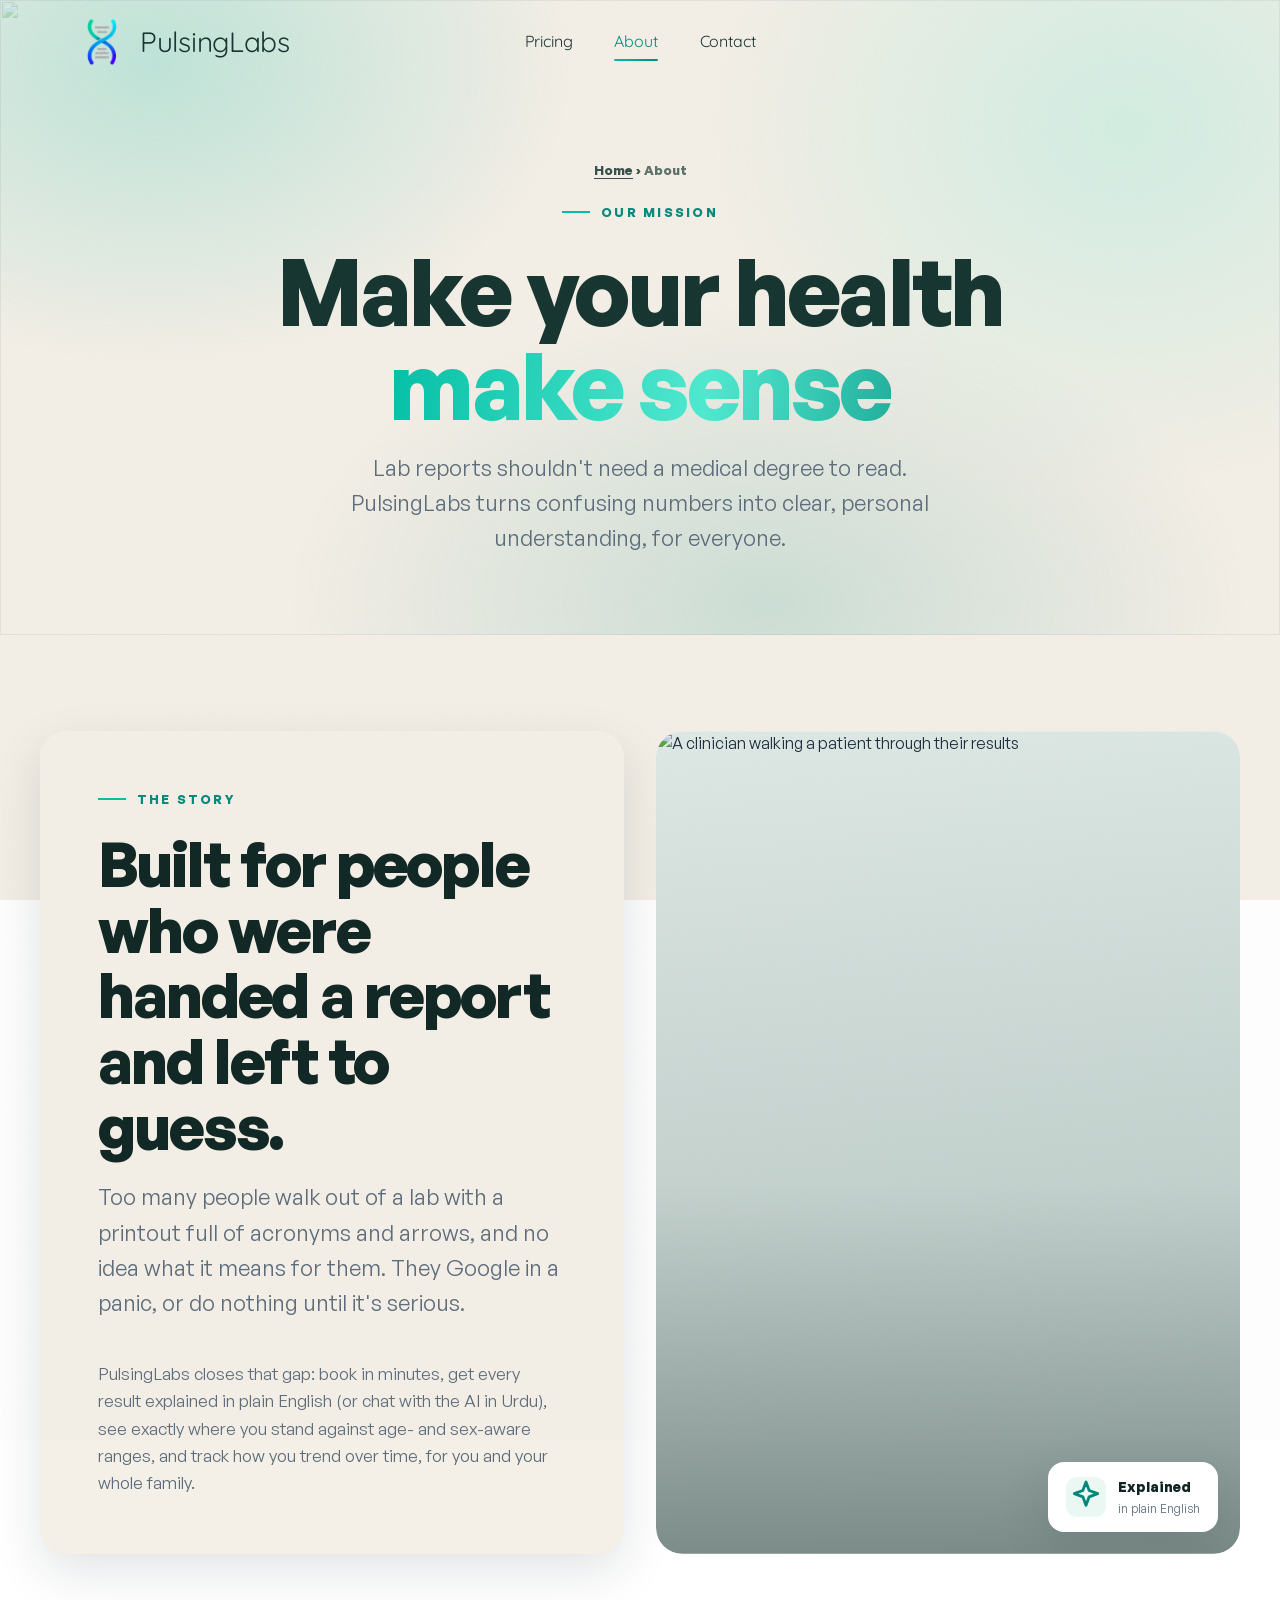
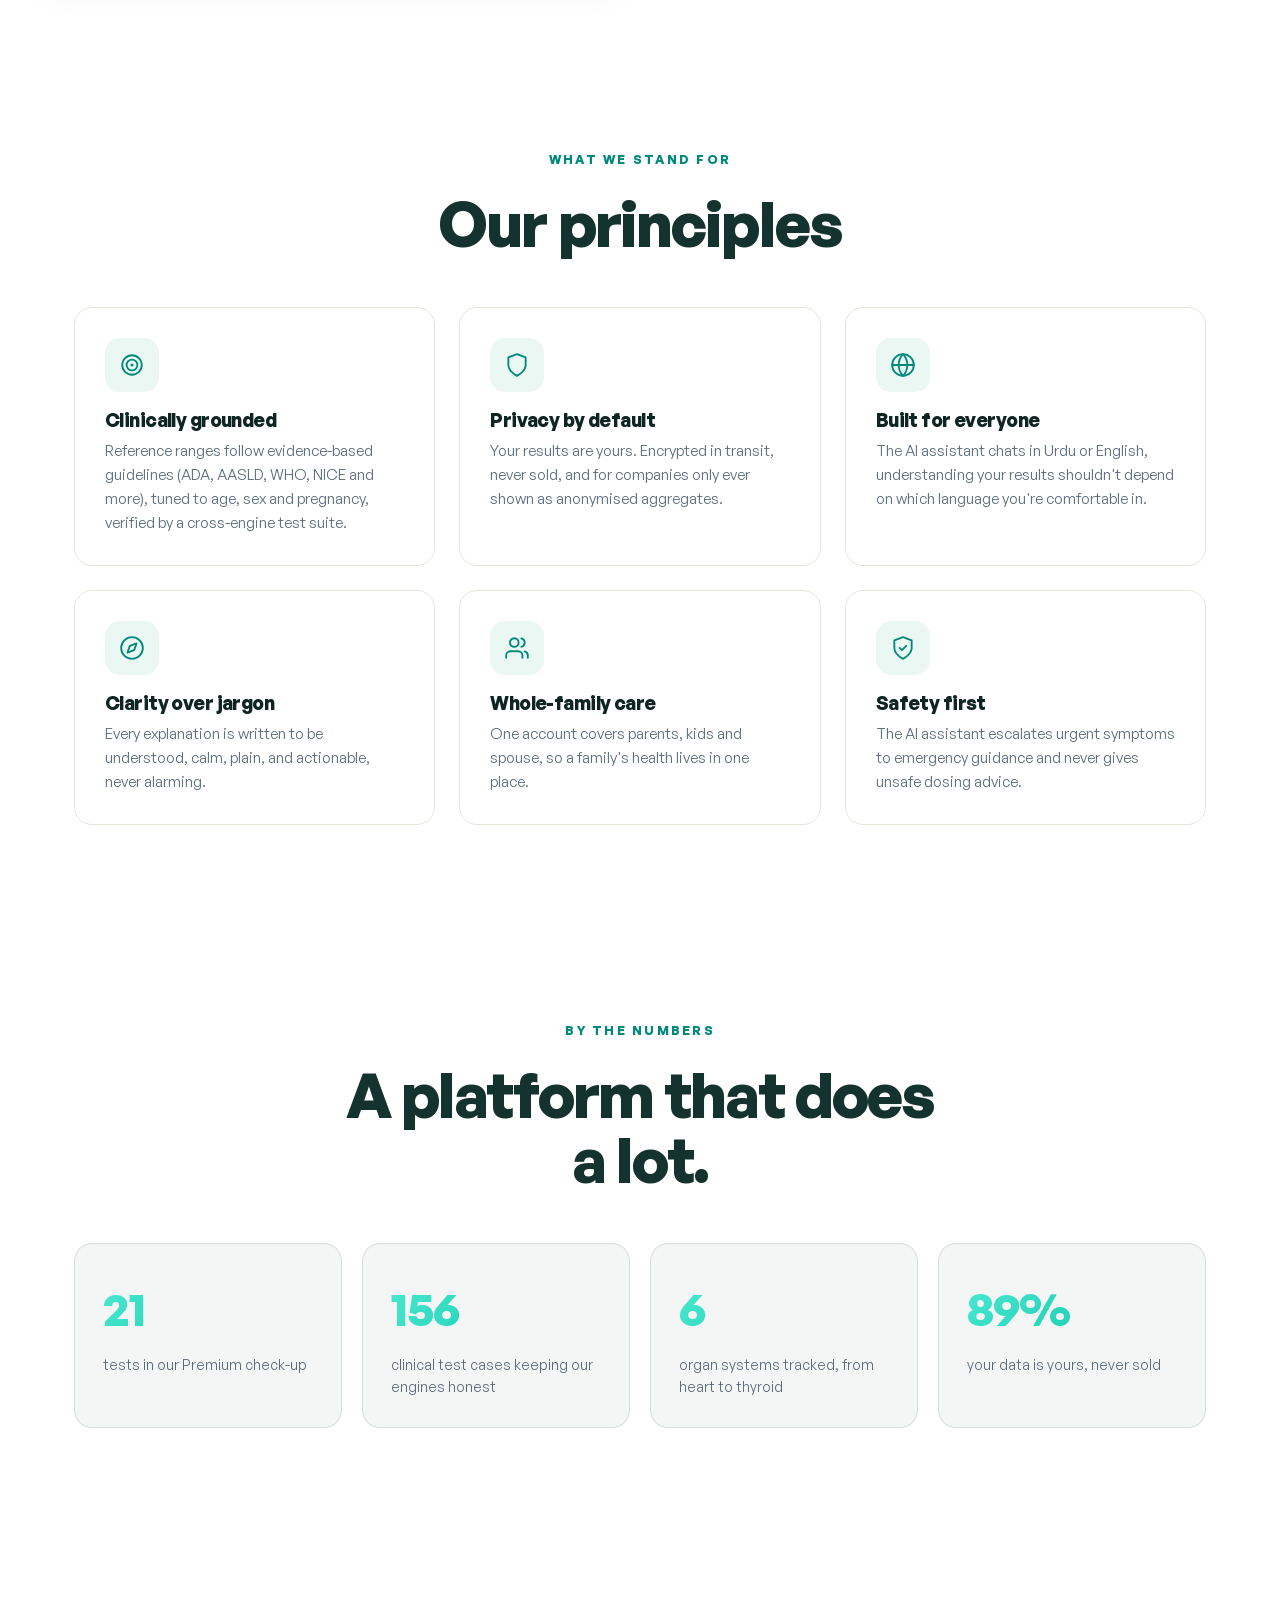
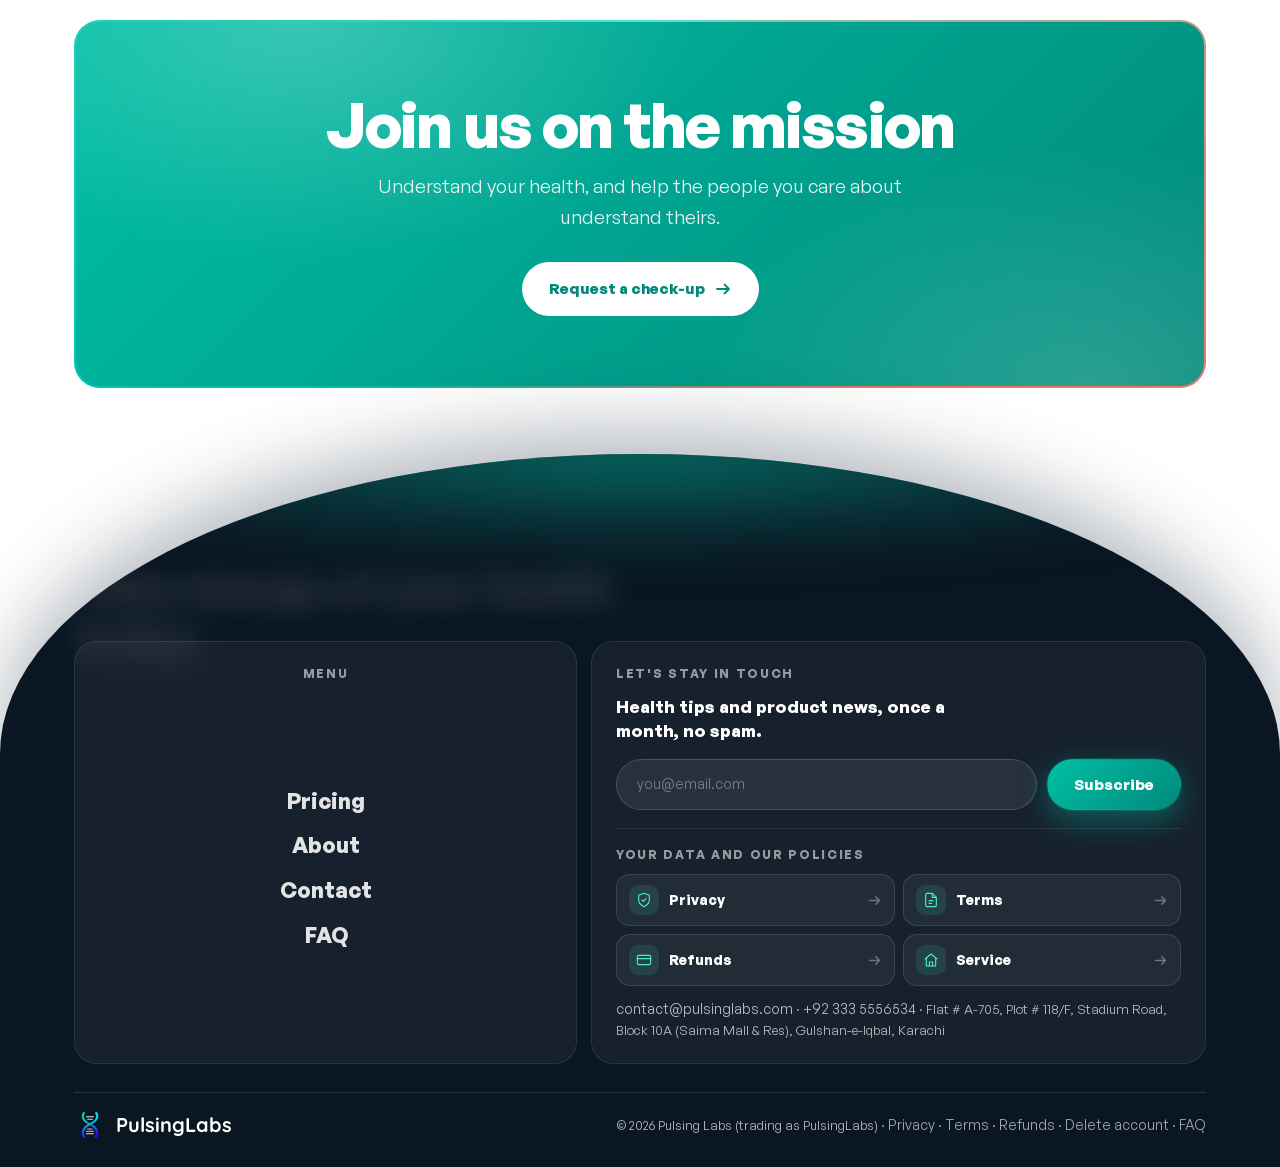
==== commit bcc2575c: "feat: Google Analytics (GA4) on the live site, ad features off; CSP + privacy page updated Co-Author" ====
--- a/about.html
+++ b/about.html
@@ -106,6 +106,6 @@
   </section>
 
   <div id="site-footer"><nav aria-label="Site pages"><p><a href="/">Home</a> · <a href="/pricing">Pricing</a> · <a href="/faq">FAQ</a> · <a href="/features">Features</a> · <a href="/business">For business</a> · <a href="/about">About</a> · <a href="/contact">Contact</a> · <a href="/refunds#service-policy">Service policy</a> · <a href="/refunds">Refund policy</a> · <a href="/privacy">Privacy policy</a> · <a href="/terms">Terms</a></p><p>PulsingLabs · Blood tests at home in Karachi · <a href="mailto:contact@pulsinglabs.com">contact@pulsinglabs.com</a></p></nav></div>
-  <script src="assets/app.js?v=144"></script>
+  <script src="assets/app.js?v=145"></script>
 </body>
 </html>
